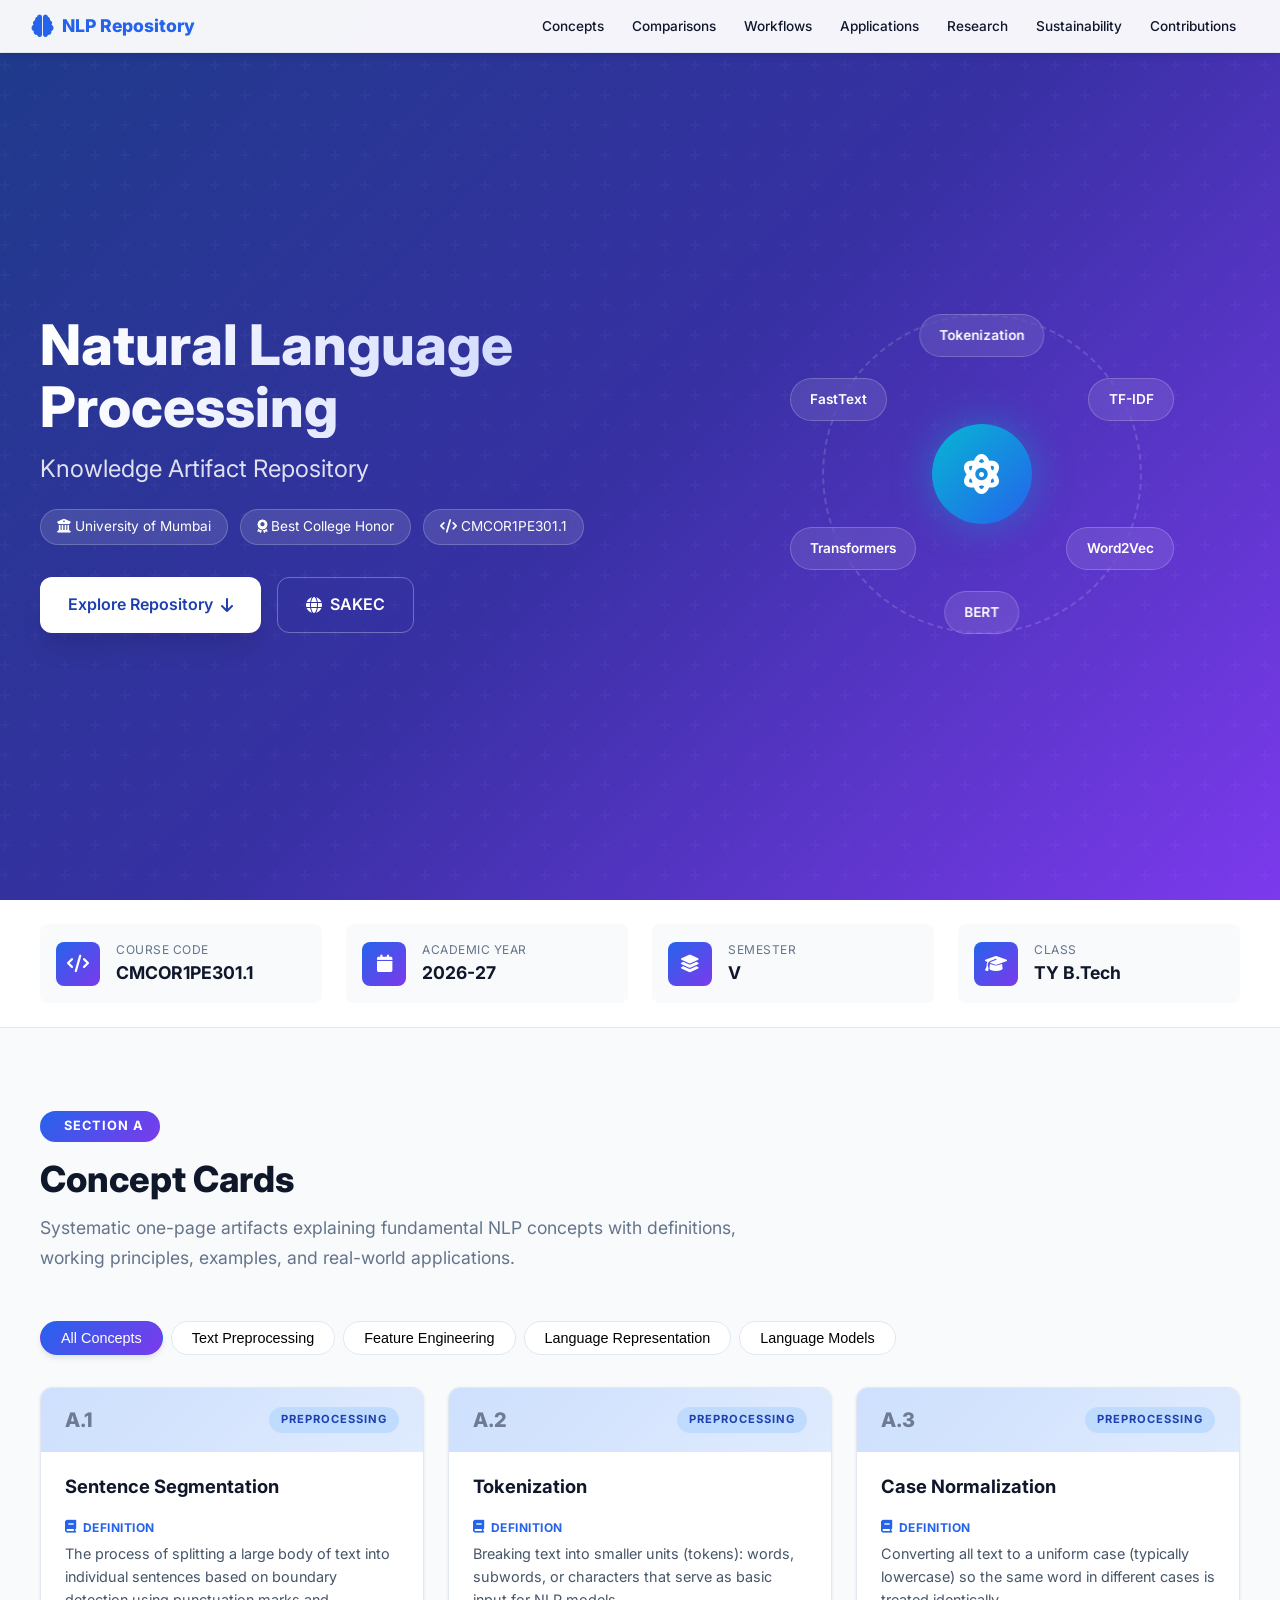
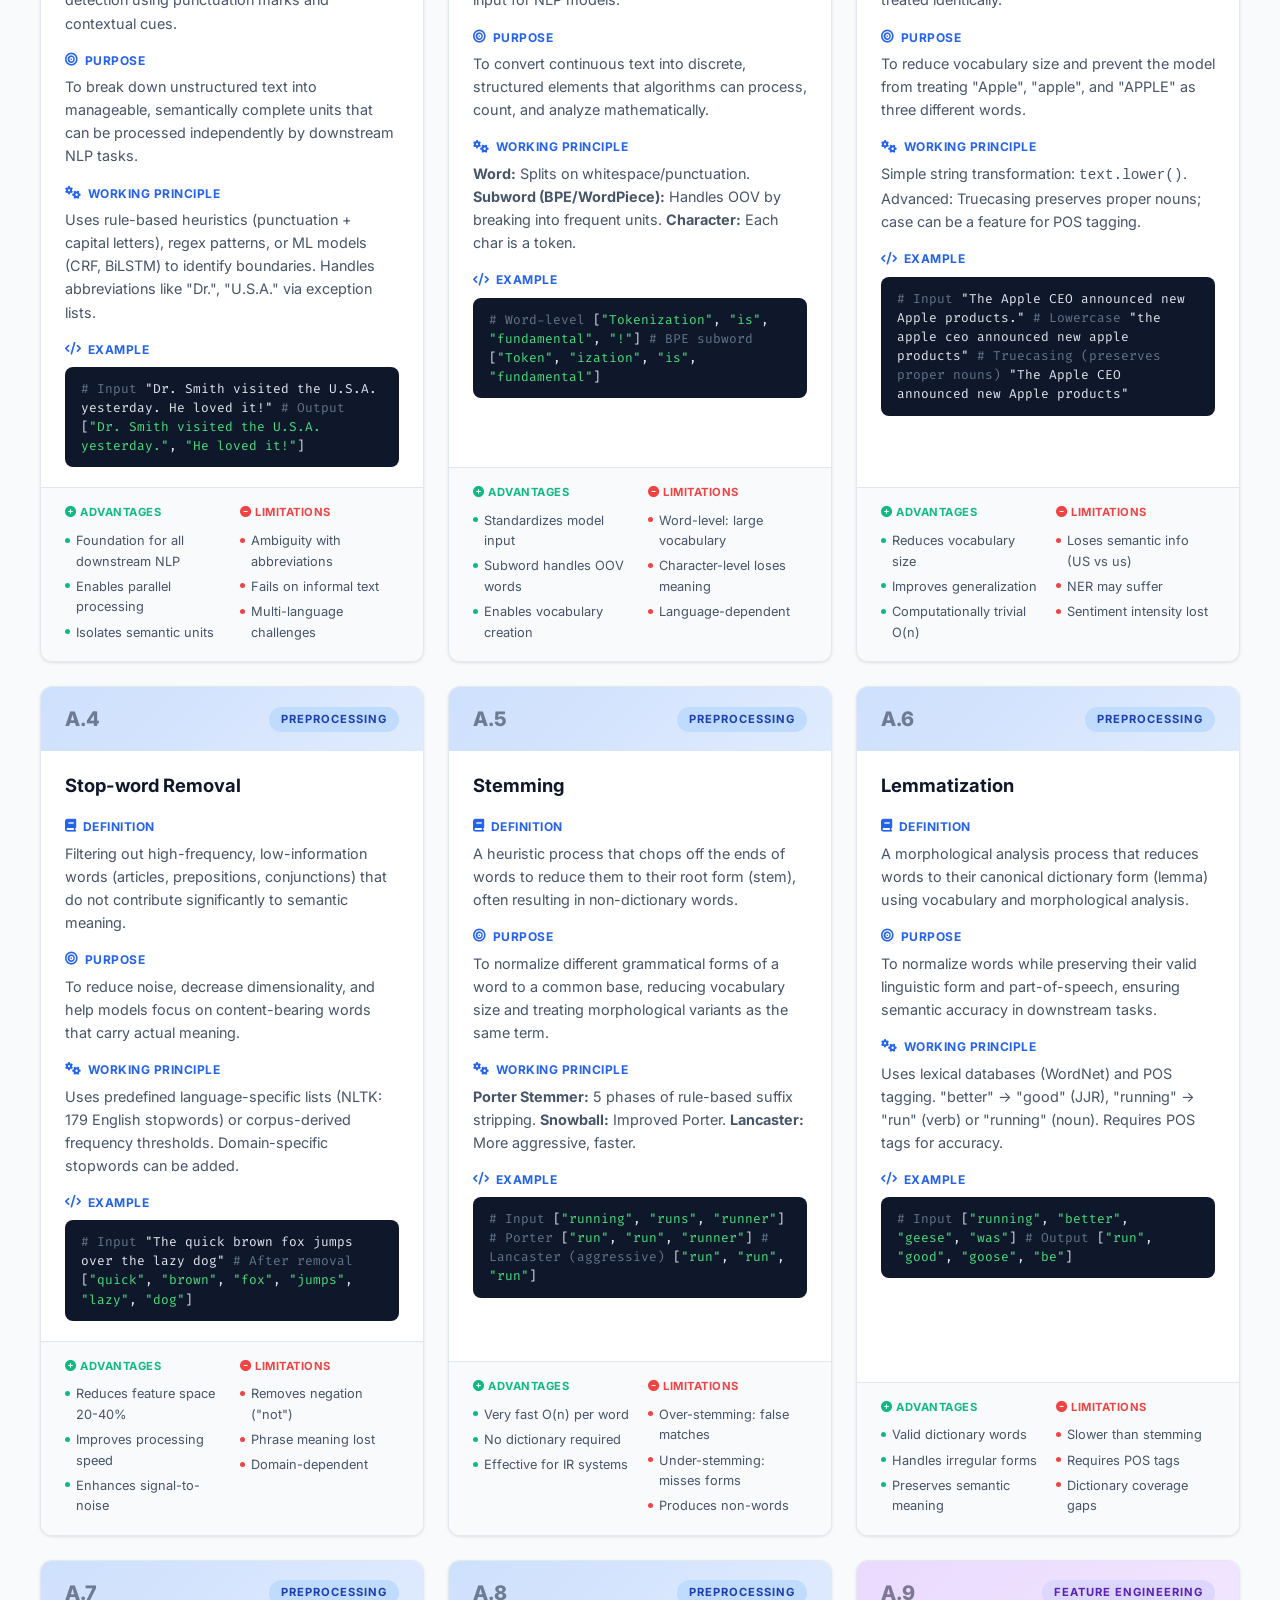
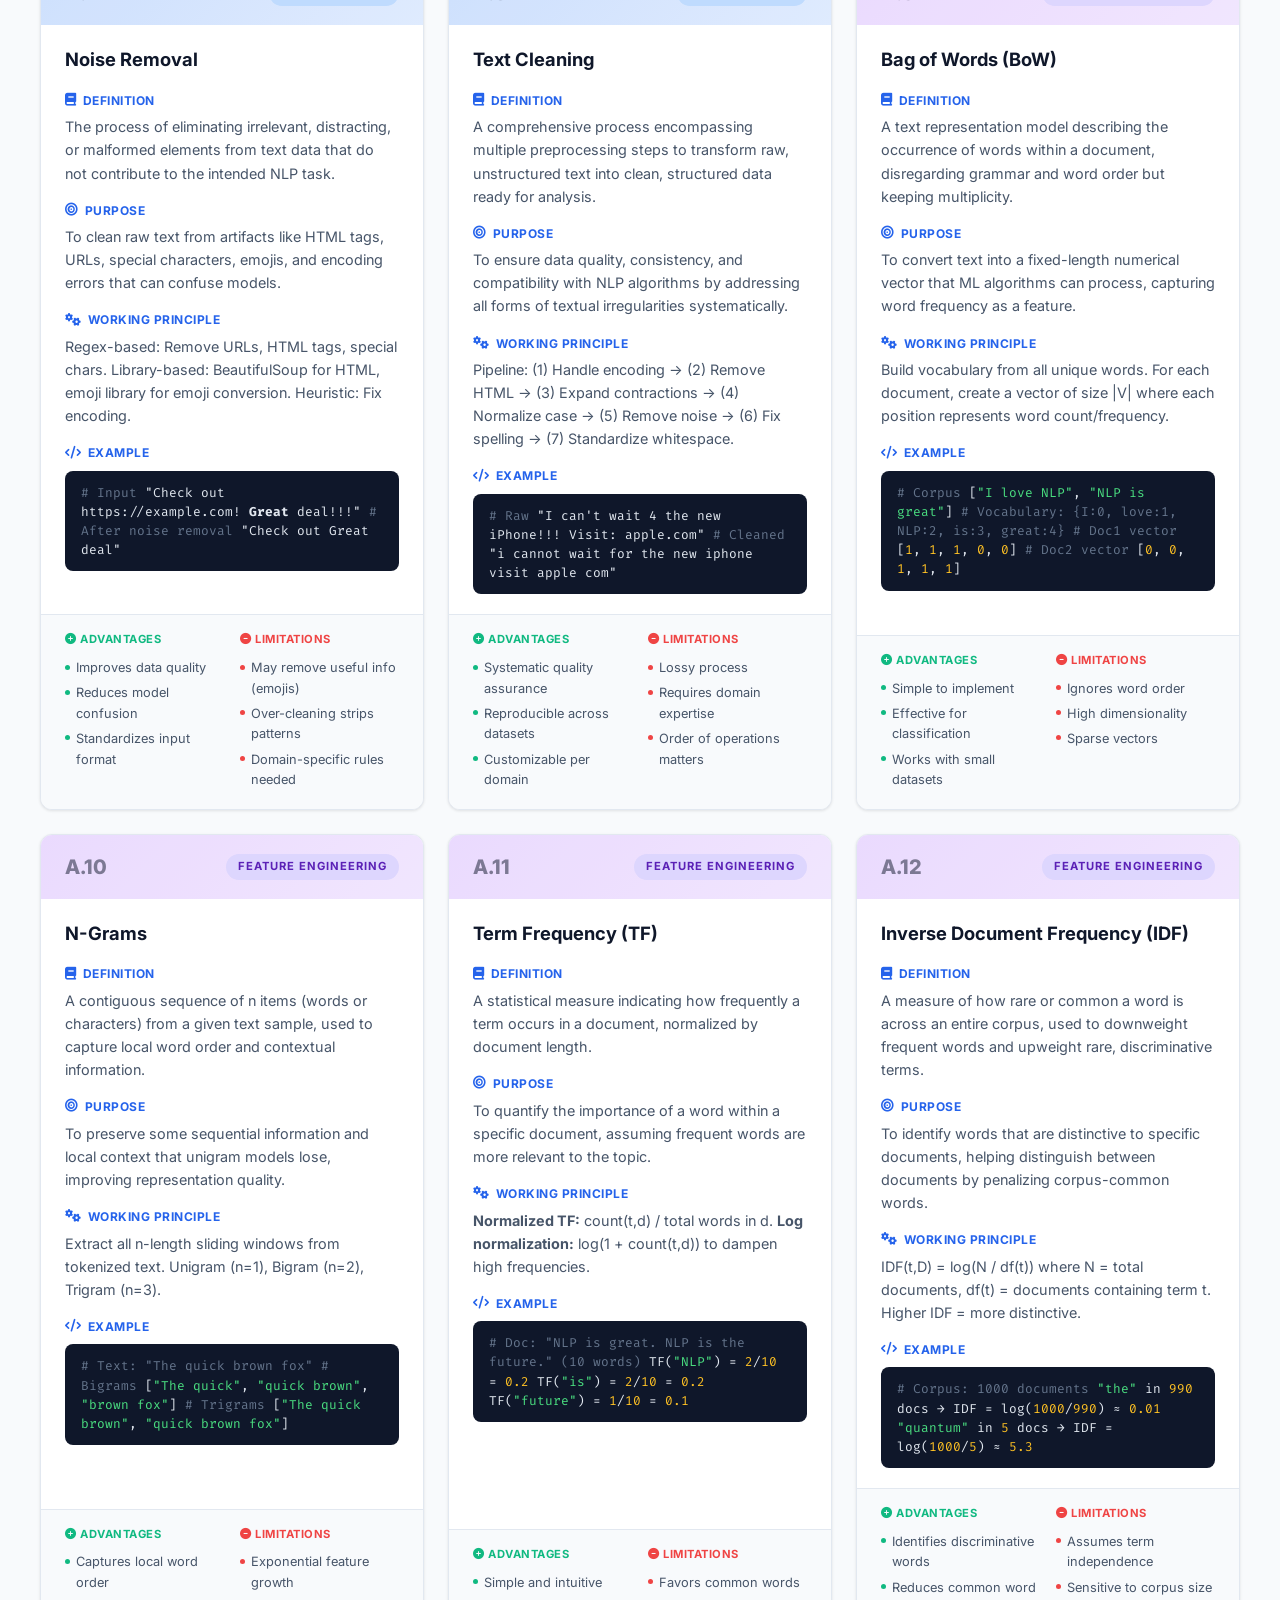
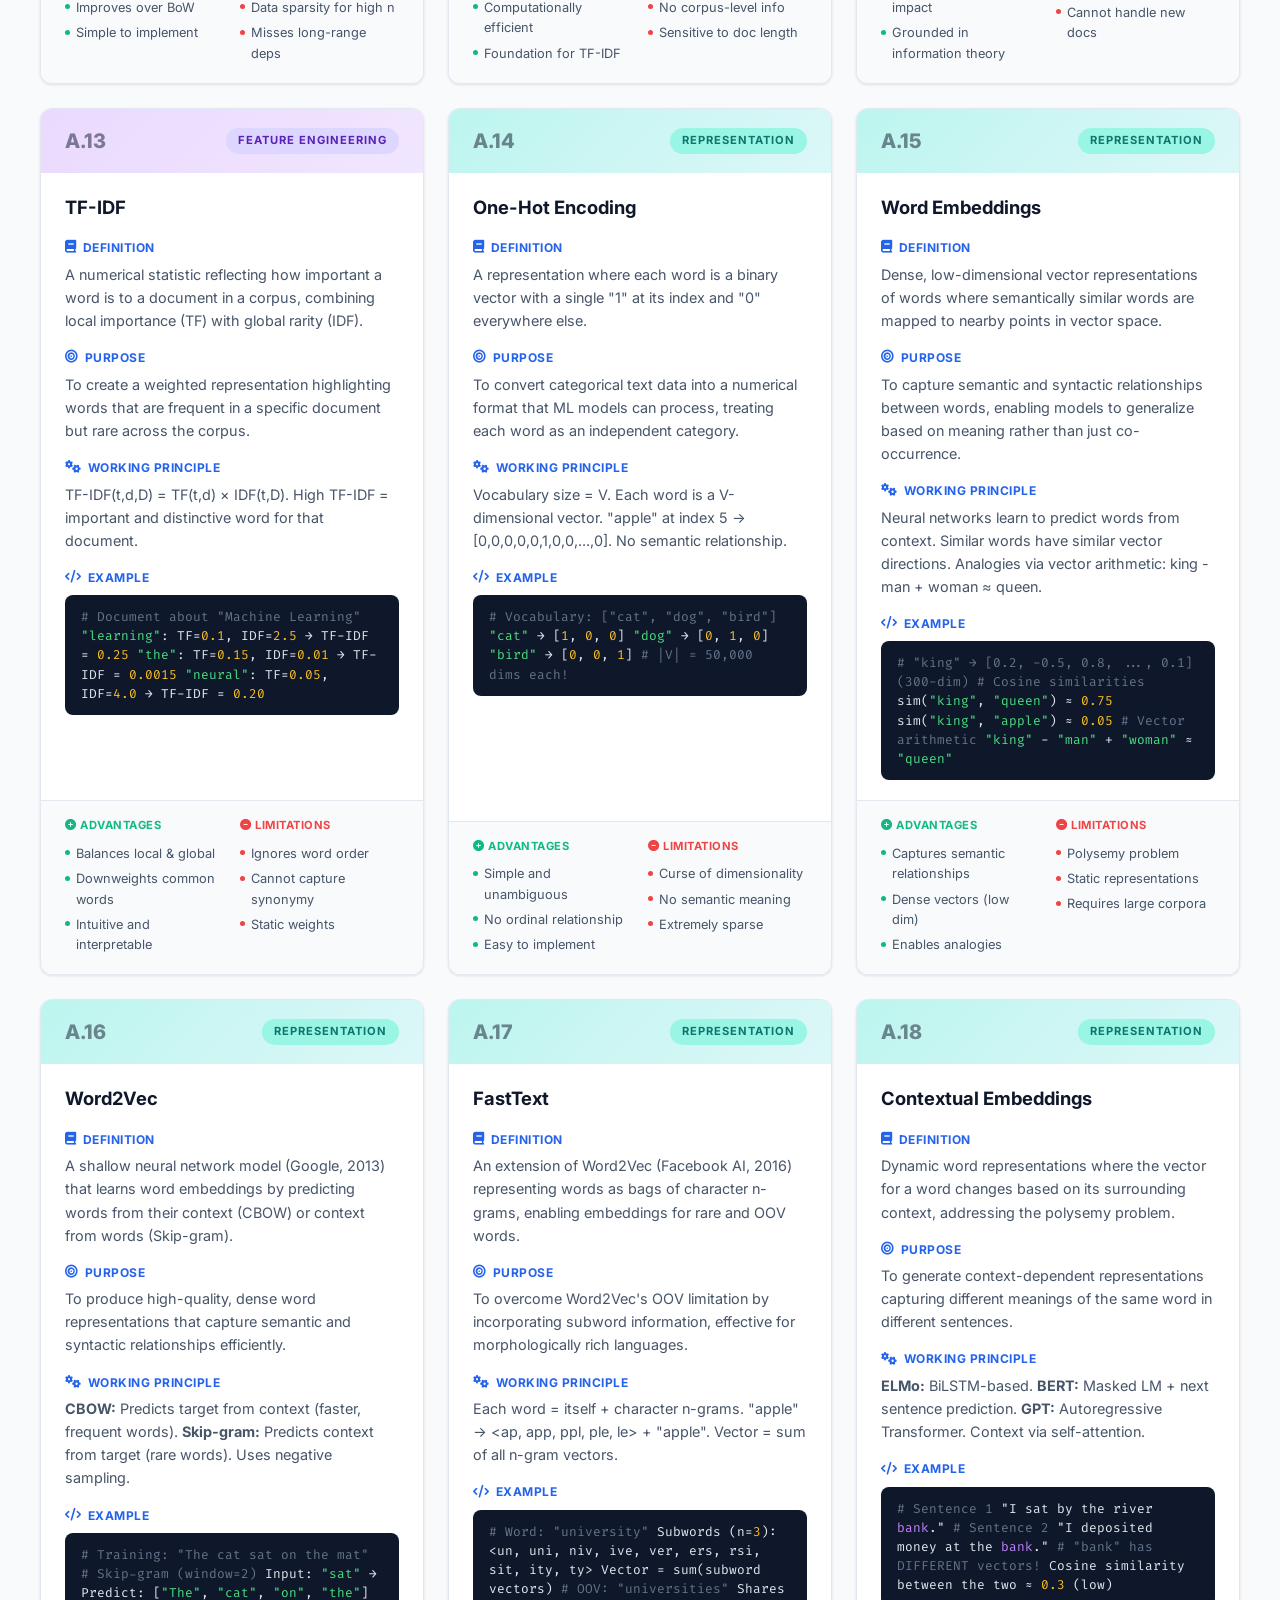
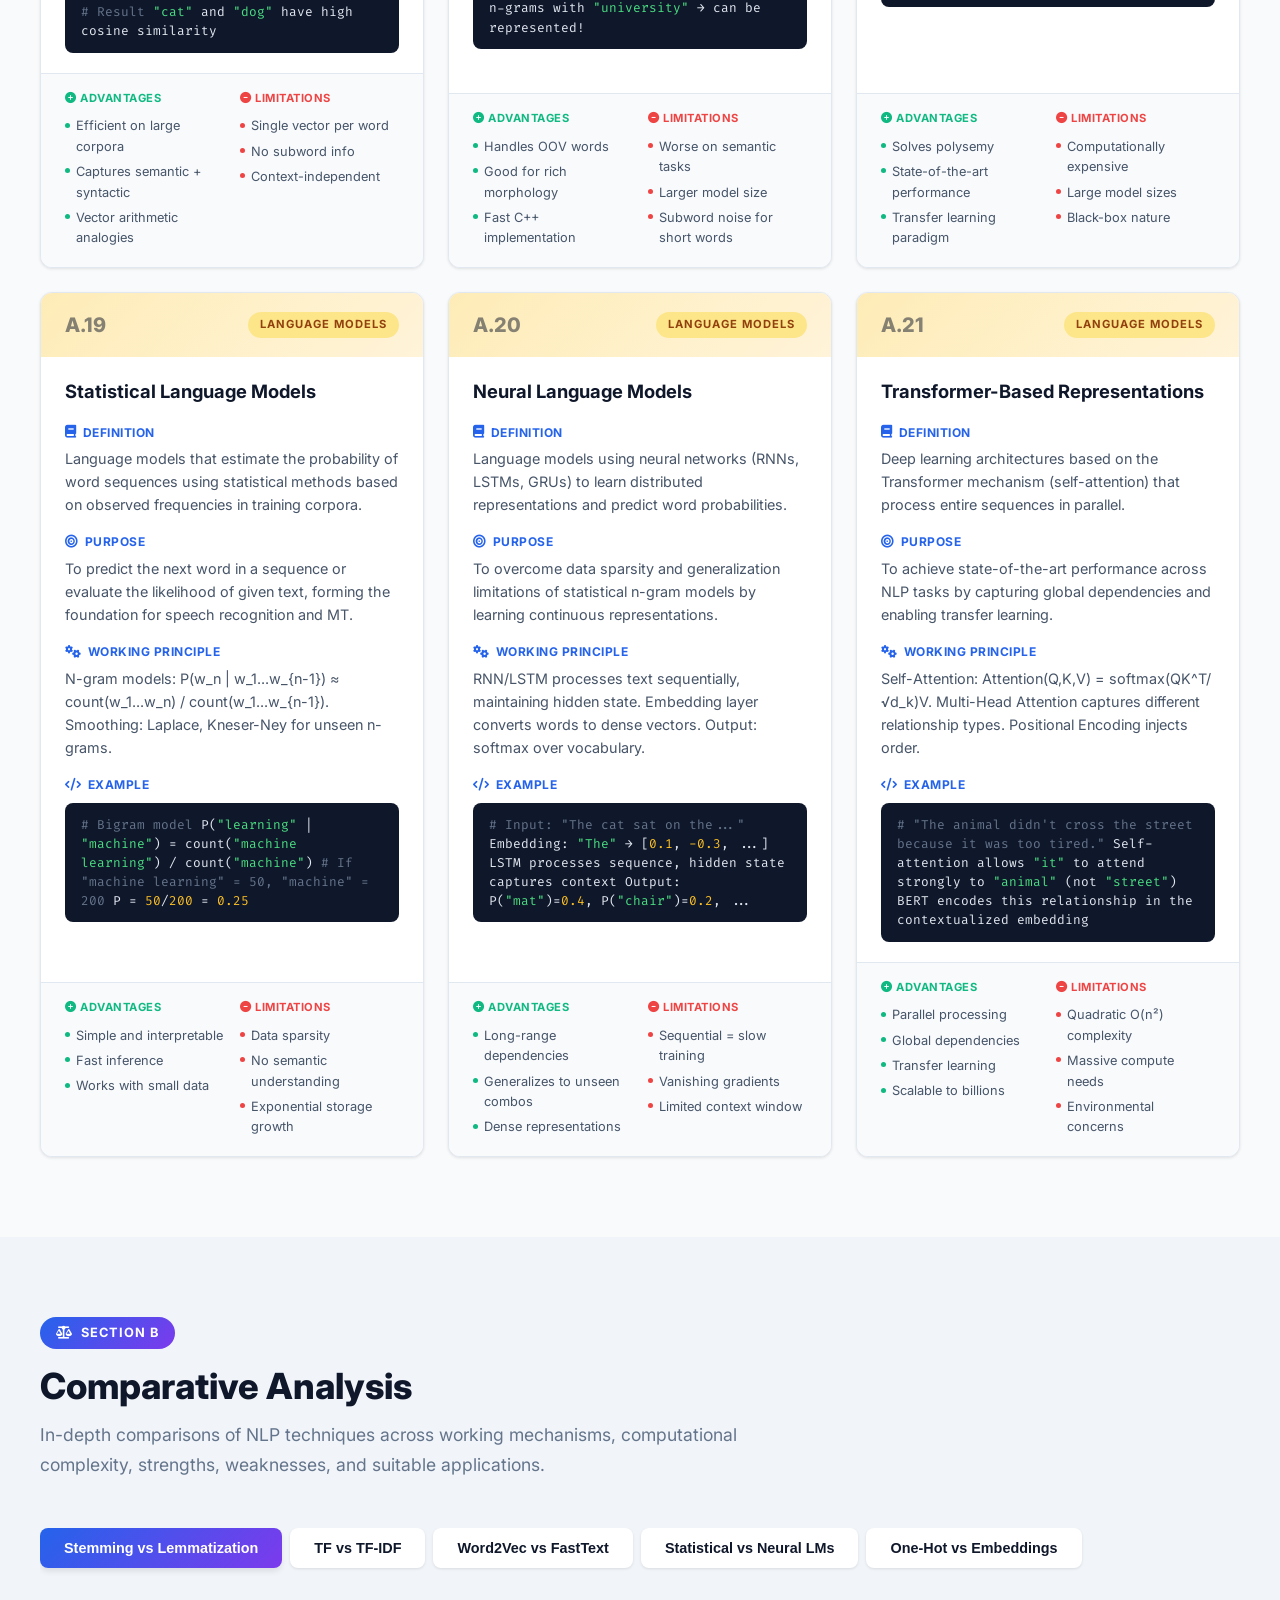
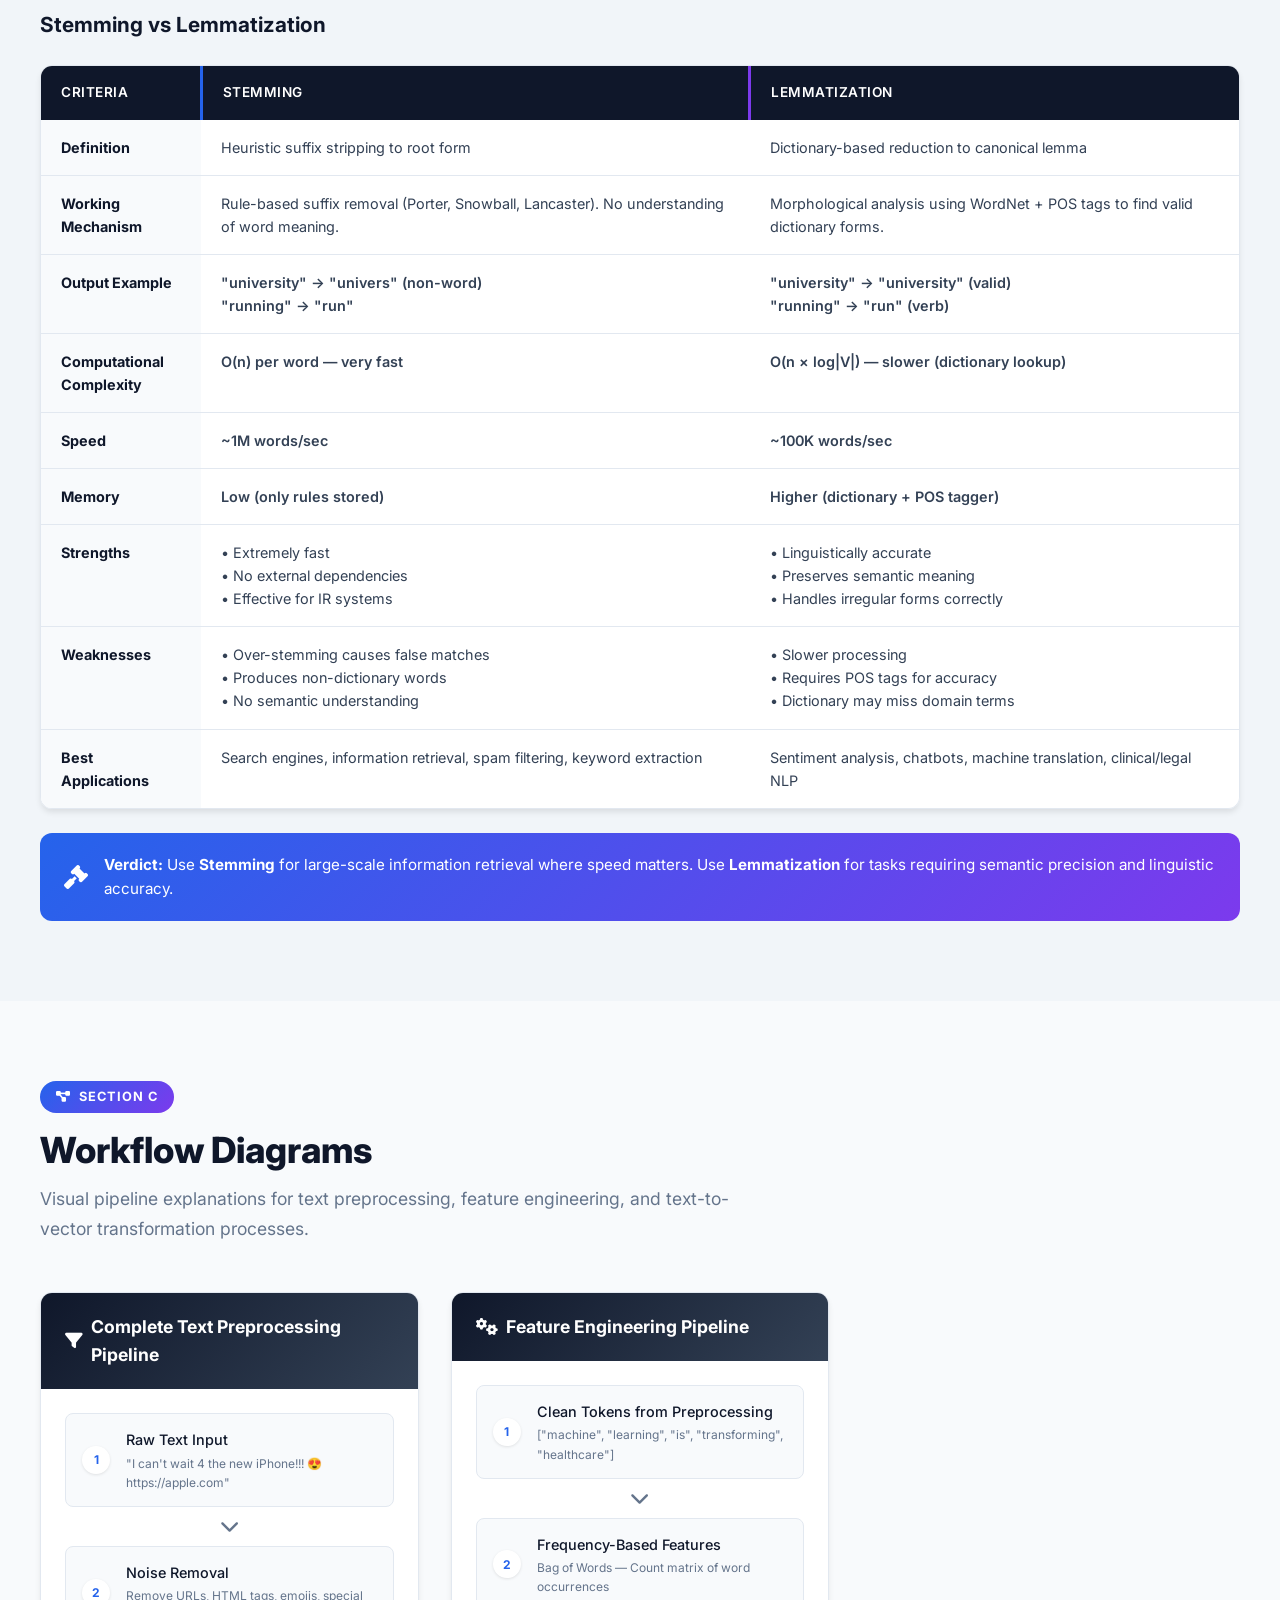
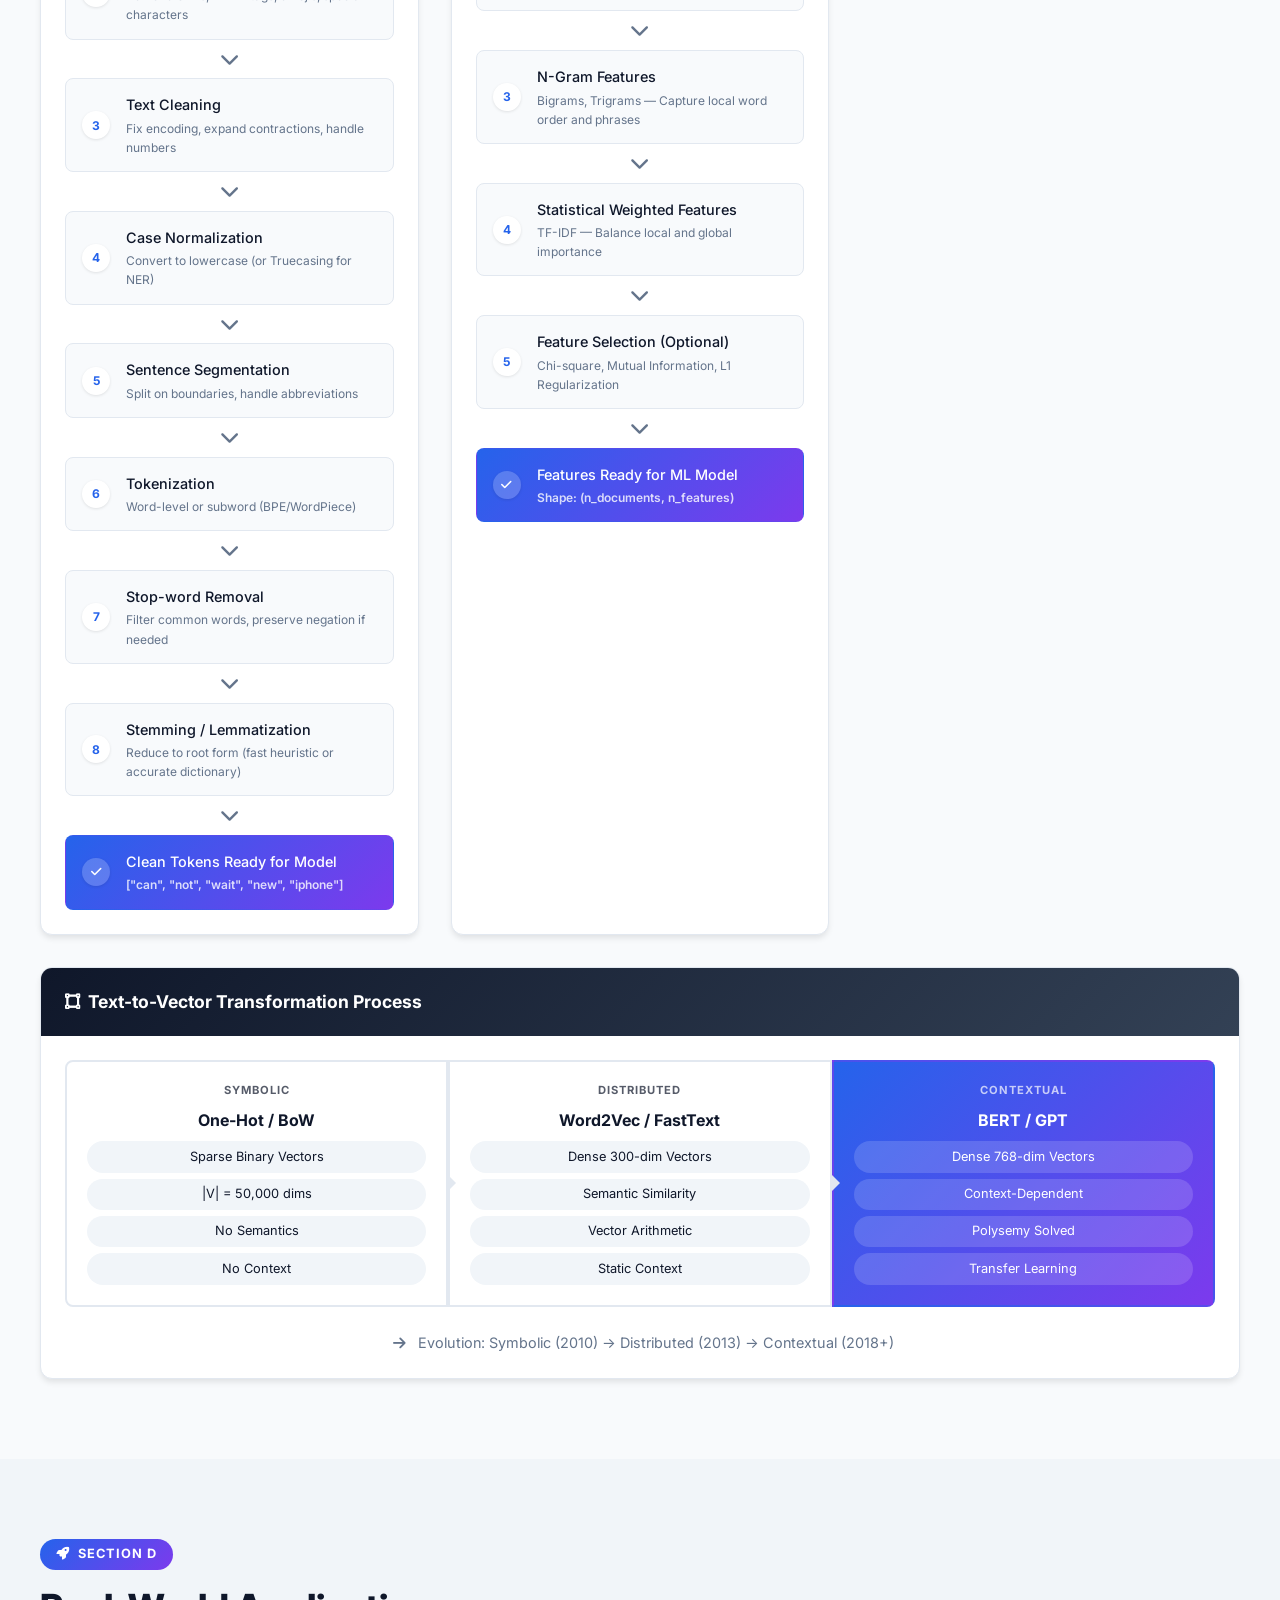
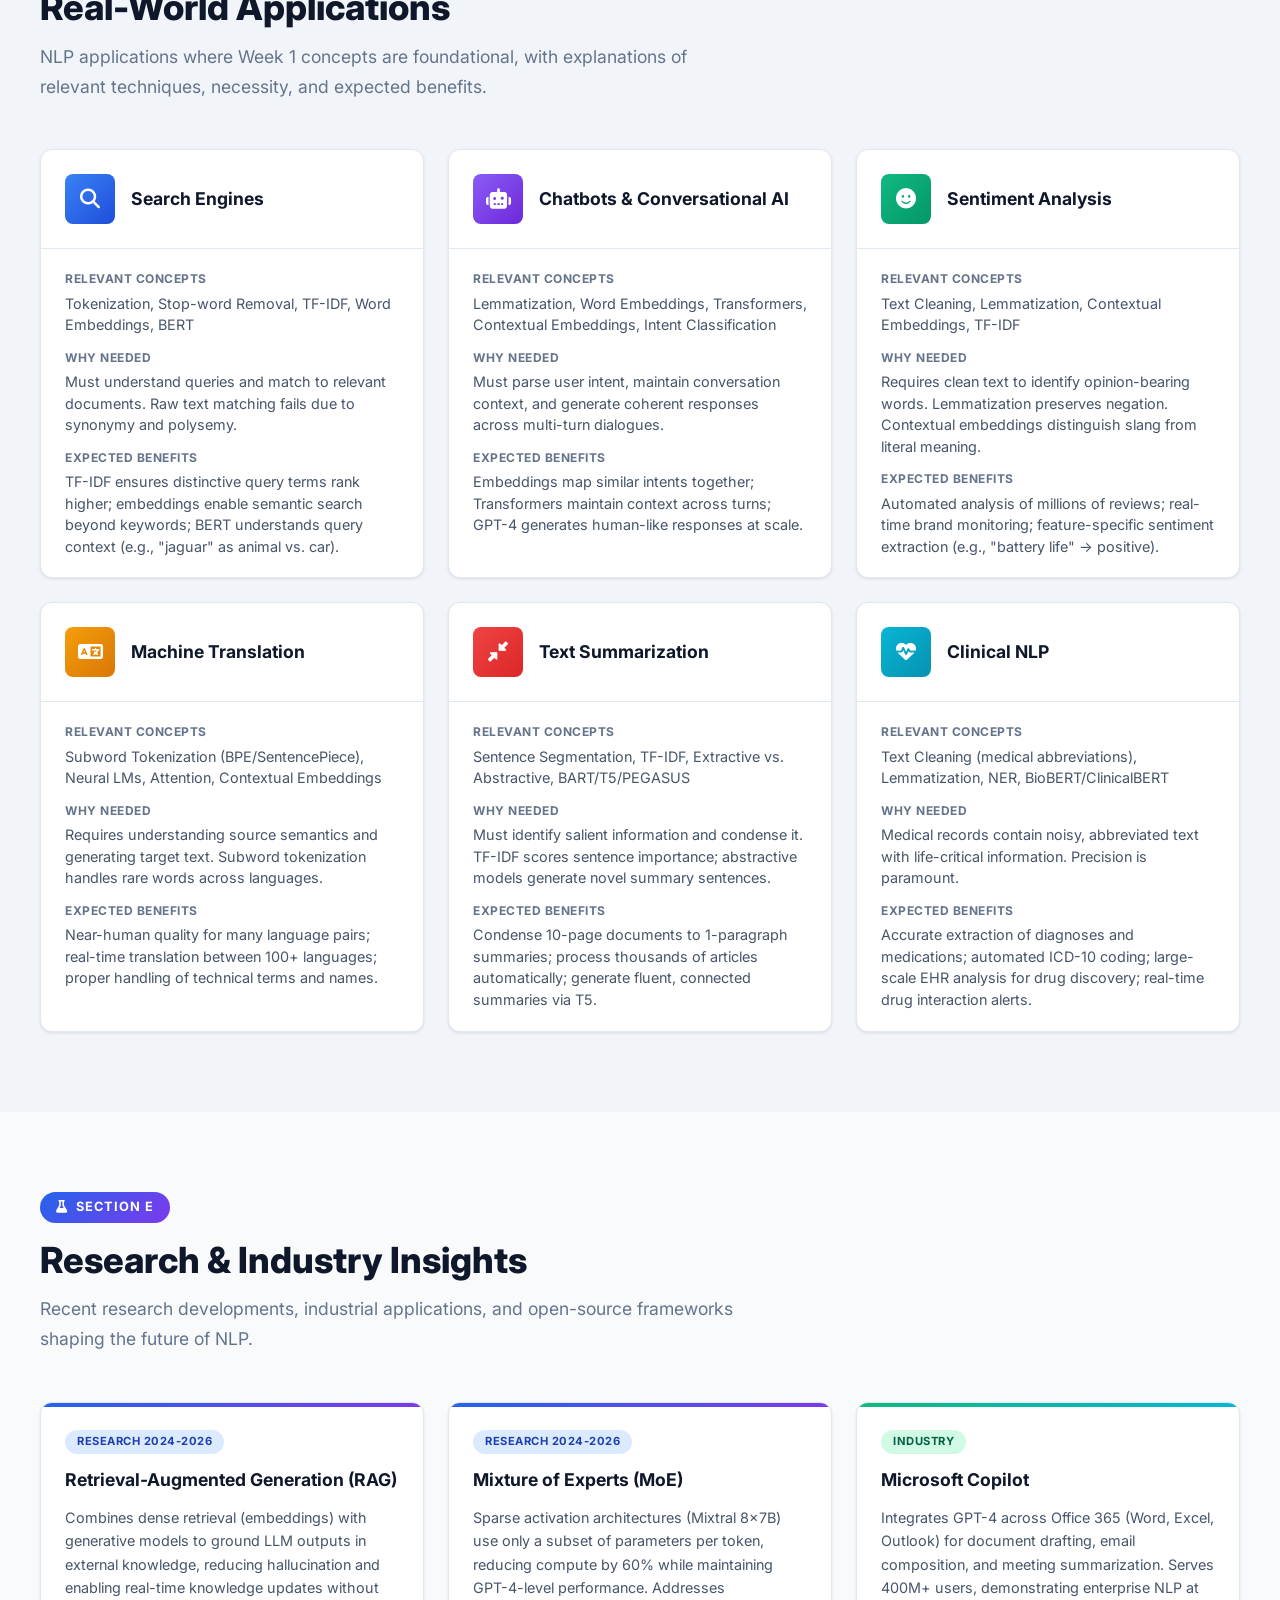
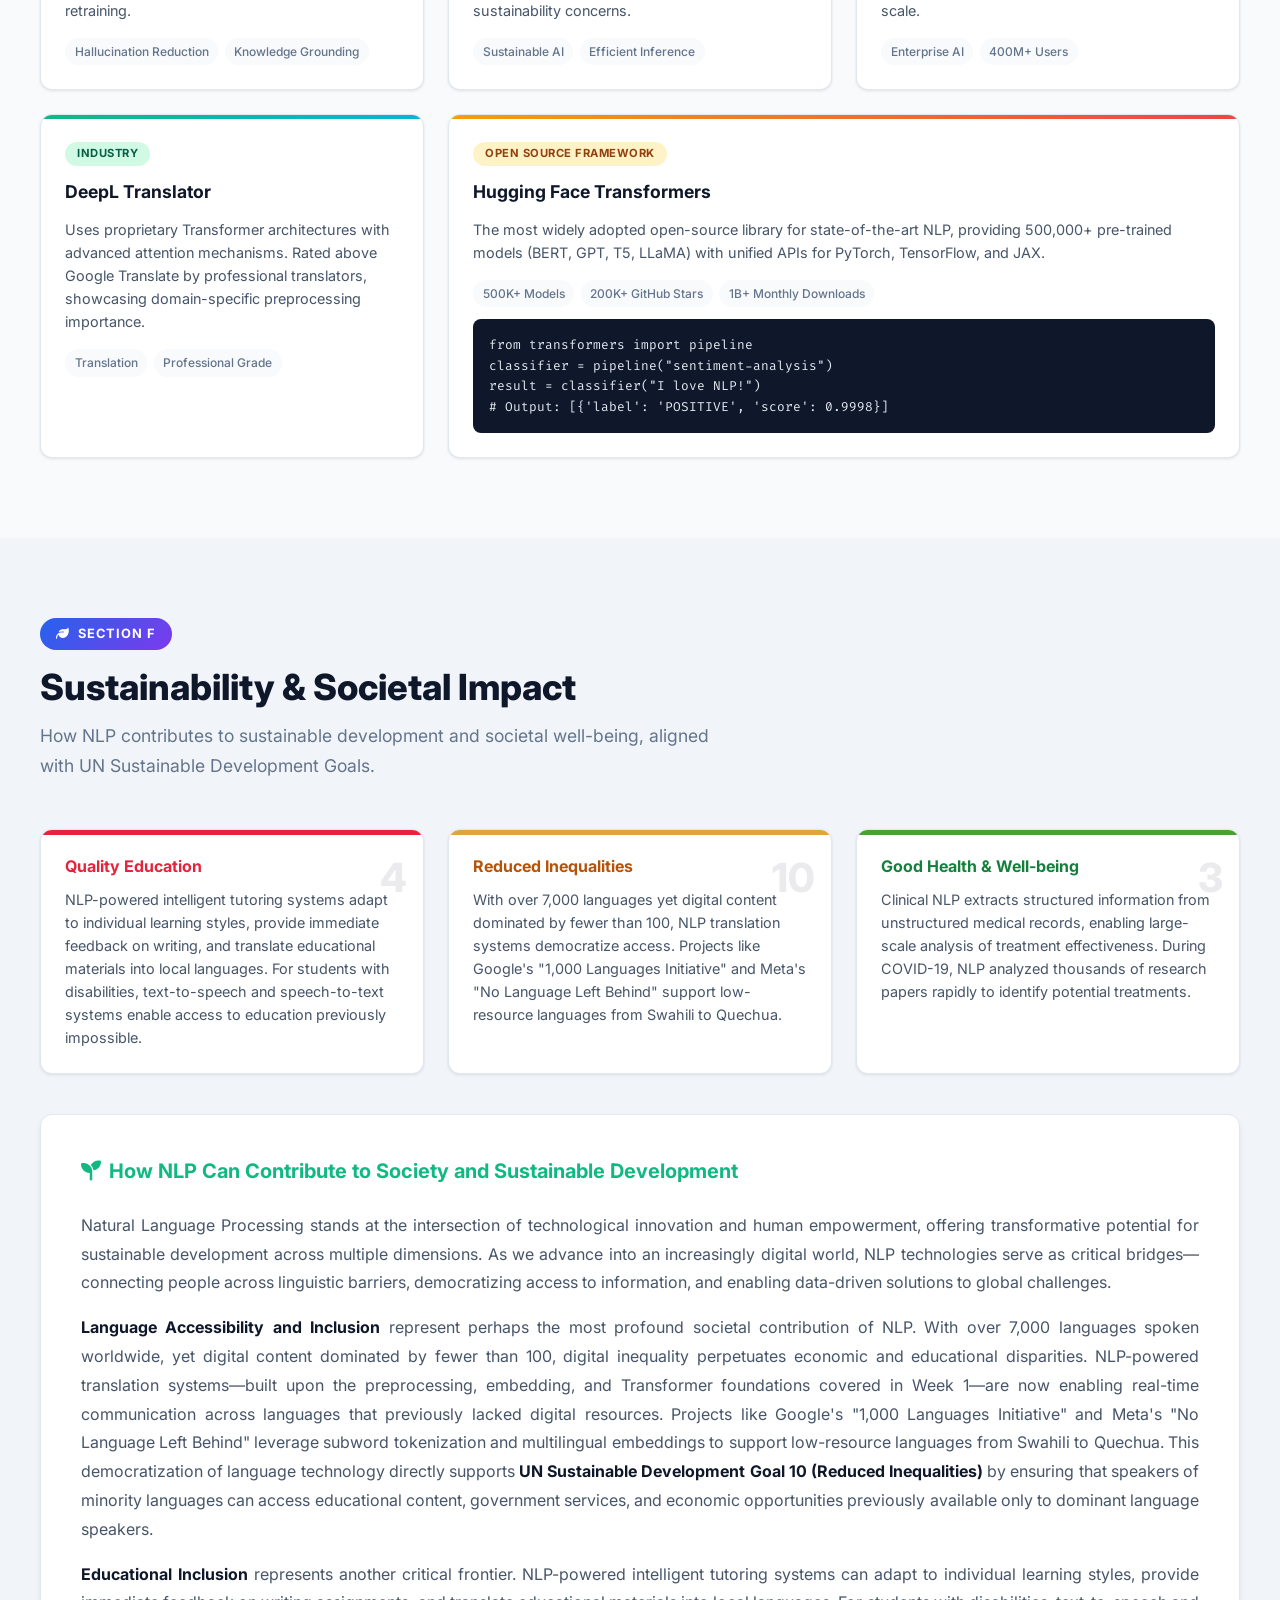
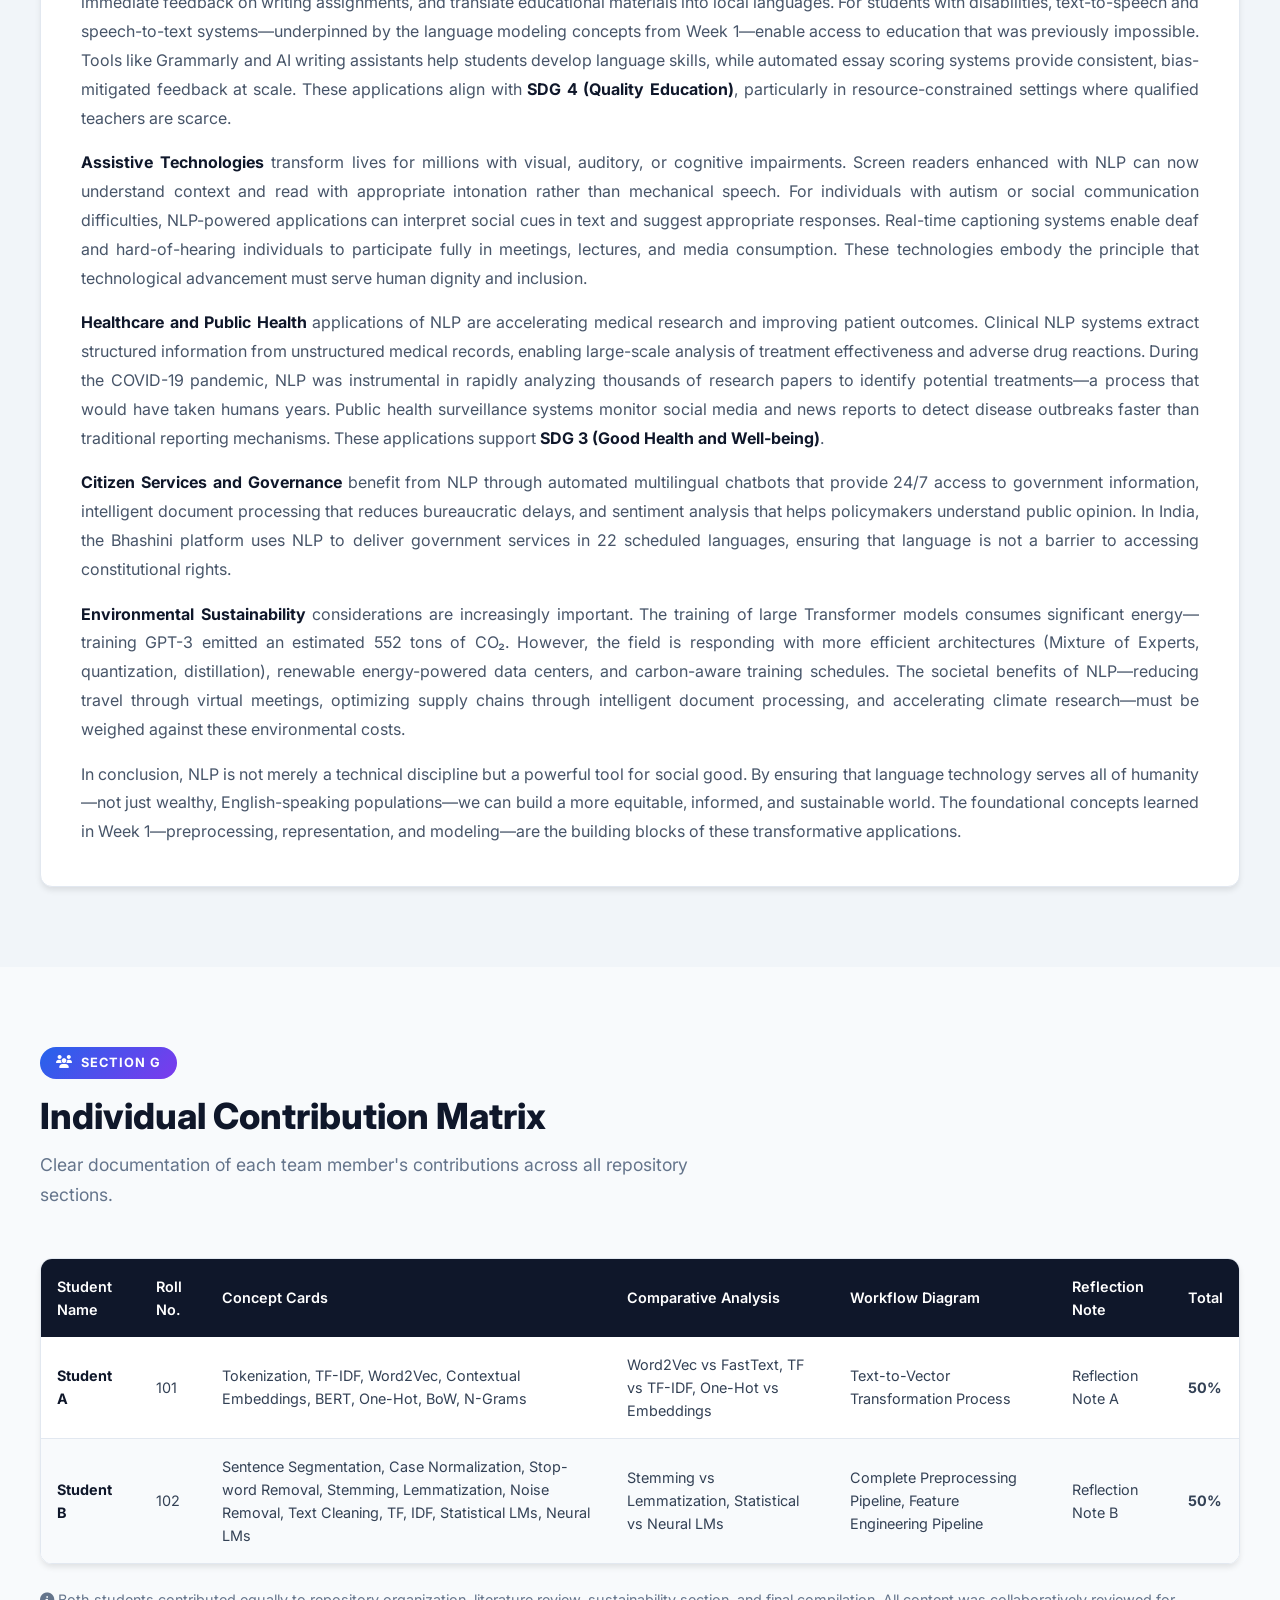
==== index.html @ ac27a71c "initial commit" ====
<!DOCTYPE html>
<html lang="en">
<head>
    <meta charset="UTF-8">
    <meta name="viewport" content="width=device-width, initial-scale=1.0">
    <title>NLP Knowledge Artifact Repository | SAKEC</title>
    <link href="https://fonts.googleapis.com/css2?family=Inter:wght@300;400;500;600;700;800&family=Fira+Code:wght@400;500&display=swap" rel="stylesheet">
    <link rel="stylesheet" href="https://cdnjs.cloudflare.com/ajax/libs/font-awesome/6.5.1/css/all.min.css">
    <style>
        :root {
            --primary: #2563eb;
            --primary-dark: #1e40af;
            --secondary: #7c3aed;
            --accent: #06b6d4;
            --success: #10b981;
            --warning: #f59e0b;
            --danger: #ef4444;
            --dark: #0f172a;
            --light: #f8fafc;
            --gray: #64748b;
            --border: #e2e8f0;
            --shadow: 0 1px 3px rgba(0,0,0,0.1);
            --shadow-md: 0 4px 6px -1px rgba(0,0,0,0.1);
            --shadow-lg: 0 10px 15px -3px rgba(0,0,0,0.1);
            --shadow-xl: 0 20px 25px -5px rgba(0,0,0,0.1);
            --radius: 12px;
            --radius-sm: 8px;
            --transition: all 0.3s cubic-bezier(0.4, 0, 0.2, 1);
        }

        * { margin: 0; padding: 0; box-sizing: border-box; }
        html { scroll-behavior: smooth; scroll-padding-top: 80px; }
        body {
            font-family: 'Inter', -apple-system, BlinkMacSystemFont, sans-serif;
            line-height: 1.6;
            color: var(--dark);
            background: var(--light);
            overflow-x: hidden;
        }

        /* ===== NAVIGATION ===== */
        .navbar {
            position: fixed;
            top: 0; left: 0; right: 0;
            background: rgba(255,255,255,0.95);
            backdrop-filter: blur(12px);
            padding: 0.75rem 2rem;
            display: flex;
            justify-content: space-between;
            align-items: center;
            box-shadow: var(--shadow-md);
            z-index: 1000;
            border-bottom: 1px solid var(--border);
        }
        .nav-brand {
            display: flex;
            align-items: center;
            gap: 0.5rem;
            font-size: 1.1rem;
            font-weight: 800;
            color: var(--primary);
            text-decoration: none;
        }
        .nav-brand i { font-size: 1.4rem; }
        .nav-links {
            display: flex;
            list-style: none;
            gap: 0.25rem;
        }
        .nav-links a {
            text-decoration: none;
            color: var(--dark);
            font-weight: 500;
            font-size: 0.85rem;
            padding: 0.5rem 0.75rem;
            border-radius: var(--radius-sm);
            transition: var(--transition);
        }
        .nav-links a:hover { color: var(--primary); background: rgba(37,99,235,0.08); }
        .hamburger { display: none; flex-direction: column; gap: 4px; cursor: pointer; padding: 0.5rem; }
        .hamburger span { width: 22px; height: 2.5px; background: var(--dark); border-radius: 3px; transition: var(--transition); }

        /* ===== HERO ===== */
        .hero {
            min-height: 100vh;
            display: flex;
            align-items: center;
            justify-content: center;
            padding: 7rem 2rem 4rem;
            background: linear-gradient(135deg, #1e3a8a 0%, #3730a3 50%, #7c3aed 100%);
            color: white;
            position: relative;
            overflow: hidden;
        }
        .hero::before {
            content: '';
            position: absolute;
            inset: 0;
            background: url("data:image/svg+xml,%3Csvg width='60' height='60' viewBox='0 0 60 60' xmlns='http://www.w3.org/2000/svg'%3E%3Cg fill='none' fill-rule='evenodd'%3E%3Cg fill='%23ffffff' fill-opacity='0.05'%3E%3Cpath d='M36 34v-4h-2v4h-4v2h4v4h2v-4h4v-2h-4zm0-30V0h-2v4h-4v2h4v4h2V6h4V4h-4zM6 34v-4H4v4H0v2h4v4h2v-4h4v-2H6zM6 4V0H4v4H0v2h4v4h2V6h4V4H6z'/%3E%3C/g%3E%3C/g%3E%3C/svg%3E");
            opacity: 0.5;
        }
        .hero-inner {
            max-width: 1200px;
            width: 100%;
            display: grid;
            grid-template-columns: 1.2fr 1fr;
            gap: 4rem;
            align-items: center;
            position: relative;
            z-index: 2;
        }
        .hero-content h1 {
            font-size: 3.5rem;
            font-weight: 800;
            line-height: 1.1;
            margin-bottom: 0.75rem;
            background: linear-gradient(to right, #fff, #c7d2fe);
            -webkit-background-clip: text;
            -webkit-text-fill-color: transparent;
        }
        .hero-content h2 {
            font-size: 1.5rem;
            font-weight: 400;
            opacity: 0.85;
            margin-bottom: 1.25rem;
        }
        .hero-meta {
            display: flex;
            flex-wrap: wrap;
            gap: 0.75rem;
            margin-bottom: 2rem;
        }
        .meta-badge {
            background: rgba(255,255,255,0.12);
            border: 1px solid rgba(255,255,255,0.2);
            padding: 0.4rem 1rem;
            border-radius: 50px;
            font-size: 0.85rem;
            backdrop-filter: blur(5px);
        }
        .cta-group { display: flex; gap: 1rem; flex-wrap: wrap; }
        .cta-primary {
            display: inline-flex;
            align-items: center;
            gap: 0.5rem;
            background: white;
            color: var(--primary-dark);
            padding: 0.875rem 1.75rem;
            border-radius: var(--radius);
            text-decoration: none;
            font-weight: 600;
            transition: var(--transition);
            box-shadow: var(--shadow-xl);
        }
        .cta-primary:hover { transform: translateY(-2px); box-shadow: 0 25px 30px -5px rgba(0,0,0,0.3); }
        .cta-secondary {
            display: inline-flex;
            align-items: center;
            gap: 0.5rem;
            background: transparent;
            color: white;
            padding: 0.875rem 1.75rem;
            border-radius: var(--radius);
            text-decoration: none;
            font-weight: 600;
            border: 1px solid rgba(255,255,255,0.3);
            transition: var(--transition);
        }
        .cta-secondary:hover { background: rgba(255,255,255,0.1); }

        .hero-visual {
            position: relative;
            height: 400px;
            display: flex;
            align-items: center;
            justify-content: center;
        }
        .orbit-container {
            position: relative;
            width: 320px;
            height: 320px;
        }
        .orbit-center {
            position: absolute;
            top: 50%; left: 50%;
            transform: translate(-50%, -50%);
            width: 100px; height: 100px;
            background: linear-gradient(135deg, var(--accent), var(--primary));
            border-radius: 50%;
            display: flex;
            align-items: center;
            justify-content: center;
            font-size: 2.5rem;
            box-shadow: 0 0 40px rgba(6,182,212,0.4);
            z-index: 10;
        }
        .orbit-ring {
            position: absolute;
            inset: 0;
            border: 2px dashed rgba(255,255,255,0.15);
            border-radius: 50%;
            animation: spin 20s linear infinite;
        }
        .orbit-item {
            position: absolute;
            background: rgba(255,255,255,0.1);
            backdrop-filter: blur(10px);
            border: 1px solid rgba(255,255,255,0.2);
            padding: 0.6rem 1.2rem;
            border-radius: 50px;
            font-size: 0.85rem;
            font-weight: 600;
            white-space: nowrap;
            animation: float 4s ease-in-out infinite;
        }
        .orbit-item:nth-child(2) { top: 0; left: 50%; transform: translateX(-50%); animation-delay: 0s; }
        .orbit-item:nth-child(3) { top: 20%; right: -10%; animation-delay: 0.5s; }
        .orbit-item:nth-child(4) { bottom: 20%; right: -10%; animation-delay: 1s; }
        .orbit-item:nth-child(5) { bottom: 0; left: 50%; transform: translateX(-50%); animation-delay: 1.5s; }
        .orbit-item:nth-child(6) { bottom: 20%; left: -10%; animation-delay: 2s; }
        .orbit-item:nth-child(7) { top: 20%; left: -10%; animation-delay: 2.5s; }

        @keyframes spin { from { transform: rotate(0deg); } to { transform: rotate(360deg); } }
        @keyframes float {
            0%, 100% { transform: translateY(0) scale(1); }
            50% { transform: translateY(-10px) scale(1.05); }
        }

        /* ===== COURSE INFO BAR ===== */
        .course-bar {
            background: white;
            border-bottom: 1px solid var(--border);
            padding: 1.5rem 2rem;
        }
        .course-bar-inner {
            max-width: 1200px;
            margin: 0 auto;
            display: grid;
            grid-template-columns: repeat(4, 1fr);
            gap: 1.5rem;
        }
        .course-stat {
            display: flex;
            align-items: center;
            gap: 1rem;
            padding: 1rem;
            border-radius: var(--radius-sm);
            background: var(--light);
        }
        .stat-icon {
            width: 44px; height: 44px;
            background: linear-gradient(135deg, var(--primary), var(--secondary));
            border-radius: var(--radius-sm);
            display: flex;
            align-items: center;
            justify-content: center;
            color: white;
            font-size: 1.1rem;
        }
        .stat-label { font-size: 0.75rem; color: var(--gray); text-transform: uppercase; letter-spacing: 0.5px; }
        .stat-value { font-size: 1.1rem; font-weight: 700; color: var(--dark); }

        /* ===== SECTIONS ===== */
        .section { padding: 5rem 2rem; }
        .section-alt { background: #f1f5f9; }
        .container { max-width: 1200px; margin: 0 auto; }
        .section-header {
            margin-bottom: 3rem;
            max-width: 700px;
        }
        .section-label {
            display: inline-flex;
            align-items: center;
            gap: 0.5rem;
            background: linear-gradient(135deg, var(--primary), var(--secondary));
            color: white;
            padding: 0.35rem 1rem;
            border-radius: 50px;
            font-size: 0.8rem;
            font-weight: 700;
            text-transform: uppercase;
            letter-spacing: 1px;
            margin-bottom: 1rem;
        }
        .section-title {
            font-size: 2.25rem;
            font-weight: 800;
            color: var(--dark);
            margin-bottom: 0.75rem;
            line-height: 1.2;
        }
        .section-desc {
            color: var(--gray);
            font-size: 1.1rem;
            line-height: 1.7;
        }

        /* ===== CONCEPT CARDS ===== */
        .filter-bar {
            display: flex;
            gap: 0.5rem;
            margin-bottom: 2rem;
            flex-wrap: wrap;
        }
        .filter-pill {
            padding: 0.5rem 1.25rem;
            border: 1.5px solid var(--border);
            background: white;
            border-radius: 50px;
            cursor: pointer;
            font-weight: 500;
            font-size: 0.9rem;
            transition: var(--transition);
        }
        .filter-pill:hover { border-color: var(--primary); color: var(--primary); }
        .filter-pill.active {
            background: linear-gradient(135deg, var(--primary), var(--secondary));
            color: white;
            border-color: transparent;
            box-shadow: var(--shadow-md);
        }

        .concept-grid {
            display: grid;
            grid-template-columns: repeat(auto-fill, minmax(360px, 1fr));
            gap: 1.5rem;
        }
        .concept-card {
            background: white;
            border-radius: var(--radius);
            overflow: hidden;
            box-shadow: var(--shadow);
            transition: var(--transition);
            border: 1px solid var(--border);
            display: flex;
            flex-direction: column;
        }
        .concept-card:hover {
            transform: translateY(-4px);
            box-shadow: var(--shadow-xl);
            border-color: rgba(37,99,235,0.2);
        }
        .card-header {
            padding: 1rem 1.5rem;
            display: flex;
            justify-content: space-between;
            align-items: center;
            position: relative;
            overflow: hidden;
        }
        .card-header::before {
            content: '';
            position: absolute;
            inset: 0;
            opacity: 0.08;
        }
        .card-header.preprocessing { background: linear-gradient(135deg, #dbeafe, #eff6ff); }
        .card-header.preprocessing::before { background: #2563eb; }
        .card-header.feature { background: linear-gradient(135deg, #f3e8ff, #faf5ff); }
        .card-header.feature::before { background: #7c3aed; }
        .card-header.representation { background: linear-gradient(135deg, #ccfbf1, #f0fdfa); }
        .card-header.representation::before { background: #06b6d4; }
        .card-header.models { background: linear-gradient(135deg, #fef3c7, #fffbeb); }
        .card-header.models::before { background: #f59e0b; }

        .card-id {
            font-size: 1.25rem;
            font-weight: 800;
            color: var(--dark);
            opacity: 0.5;
            position: relative;
        }
        .card-tag {
            font-size: 0.7rem;
            font-weight: 700;
            text-transform: uppercase;
            letter-spacing: 1px;
            padding: 0.25rem 0.75rem;
            border-radius: 50px;
            position: relative;
        }
        .card-tag.preprocessing { background: #bfdbfe; color: #1e40af; }
        .card-tag.feature { background: #ddd6fe; color: #5b21b6; }
        .card-tag.representation { background: #99f6e4; color: #0f766e; }
        .card-tag.models { background: #fde68a; color: #92400e; }

        .card-body { padding: 1.25rem 1.5rem; flex: 1; }
        .card-body h3 {
            font-size: 1.15rem;
            font-weight: 700;
            color: var(--dark);
            margin-bottom: 1rem;
        }
        .field { margin-bottom: 1rem; }
        .field:last-child { margin-bottom: 0; }
        .field-label {
            font-size: 0.75rem;
            font-weight: 700;
            text-transform: uppercase;
            letter-spacing: 0.5px;
            color: var(--primary);
            margin-bottom: 0.35rem;
            display: flex;
            align-items: center;
            gap: 0.4rem;
        }
        .field-label i { font-size: 0.8rem; }
        .field p {
            font-size: 0.9rem;
            color: #475569;
            line-height: 1.6;
        }
        .code-block {
            background: #0f172a;
            color: #e2e8f0;
            padding: 0.75rem 1rem;
            border-radius: var(--radius-sm);
            font-family: 'Fira Code', monospace;
            font-size: 0.8rem;
            line-height: 1.5;
            overflow-x: auto;
            margin-top: 0.5rem;
        }
        .code-block .comment { color: #64748b; }
        .code-block .keyword { color: #c084fc; }
        .code-block .string { color: #4ade80; }
        .code-block .number { color: #fbbf24; }

        .card-footer {
            padding: 1rem 1.5rem;
            background: #f8fafc;
            border-top: 1px solid var(--border);
            display: grid;
            grid-template-columns: 1fr 1fr;
            gap: 1rem;
        }
        .footer-col h4 {
            font-size: 0.7rem;
            font-weight: 700;
            text-transform: uppercase;
            letter-spacing: 0.5px;
            margin-bottom: 0.4rem;
        }
        .footer-col.pros h4 { color: var(--success); }
        .footer-col.cons h4 { color: var(--danger); }
        .footer-col ul {
            list-style: none;
            font-size: 0.8rem;
            color: #475569;
        }
        .footer-col li {
            padding: 0.15rem 0;
            display: flex;
            align-items: flex-start;
            gap: 0.4rem;
        }
        .footer-col li::before {
            content: '';
            width: 5px; height: 5px;
            border-radius: 50%;
            margin-top: 0.4rem;
            flex-shrink: 0;
        }
        .footer-col.pros li::before { background: var(--success); }
        .footer-col.cons li::before { background: var(--danger); }

        /* ===== COMPARISONS ===== */
        .tab-nav {
            display: flex;
            gap: 0.5rem;
            margin-bottom: 2rem;
            overflow-x: auto;
            padding-bottom: 0.5rem;
            scrollbar-width: none;
        }
        .tab-nav::-webkit-scrollbar { display: none; }
        .tab-btn {
            padding: 0.75rem 1.5rem;
            border: none;
            background: white;
            border-radius: var(--radius-sm);
            cursor: pointer;
            font-weight: 600;
            font-size: 0.9rem;
            white-space: nowrap;
            transition: var(--transition);
            box-shadow: var(--shadow);
            color: var(--dark);
        }
        .tab-btn:hover { background: var(--light); }
        .tab-btn.active {
            background: linear-gradient(135deg, var(--primary), var(--secondary));
            color: white;
            box-shadow: var(--shadow-md);
        }
        .tab-panel {
            display: none;
            animation: fadeIn 0.4s ease;
        }
        .tab-panel.active { display: block; }
        @keyframes fadeIn {
            from { opacity: 0; transform: translateY(10px); }
            to { opacity: 1; transform: translateY(0); }
        }

        .comp-table-wrap {
            overflow-x: auto;
            border-radius: var(--radius);
            box-shadow: var(--shadow-md);
            margin-bottom: 1.5rem;
            border: 1px solid var(--border);
        }
        .comp-table {
            width: 100%;
            border-collapse: collapse;
            background: white;
            font-size: 0.9rem;
        }
        .comp-table th {
            background: var(--dark);
            color: white;
            padding: 1rem 1.25rem;
            text-align: left;
            font-weight: 600;
            font-size: 0.85rem;
            text-transform: uppercase;
            letter-spacing: 0.5px;
        }
        .comp-table td {
            padding: 1rem 1.25rem;
            border-bottom: 1px solid var(--border);
            color: #334155;
            vertical-align: top;
        }
        .comp-table tr:last-child td { border-bottom: none; }
        .comp-table tr:hover { background: #f8fafc; }
        .comp-table td:first-child {
            font-weight: 600;
            color: var(--dark);
            width: 160px;
            background: #f8fafc;
        }
        .col-left { border-left: 3px solid var(--primary); }
        .col-right { border-left: 3px solid var(--secondary); }
        .badge-good { color: var(--success); font-weight: 600; }
        .badge-bad { color: var(--danger); font-weight: 600; }
        .badge-info { color: var(--primary); font-weight: 600; }

        .verdict {
            background: linear-gradient(135deg, var(--primary), var(--secondary));
            color: white;
            padding: 1.25rem 1.5rem;
            border-radius: var(--radius);
            display: flex;
            align-items: center;
            gap: 1rem;
            font-size: 0.95rem;
            line-height: 1.6;
        }
        .verdict i { font-size: 1.5rem; flex-shrink: 0; }
        .verdict strong { font-weight: 700; }

        /* ===== WORKFLOWS ===== */
        .workflow-grid {
            display: grid;
            grid-template-columns: repeat(auto-fit, minmax(350px, 1fr));
            gap: 2rem;
        }
        .workflow-card {
            background: white;
            border-radius: var(--radius);
            box-shadow: var(--shadow-md);
            border: 1px solid var(--border);
            overflow: hidden;
        }
        .workflow-header {
            padding: 1.25rem 1.5rem;
            background: linear-gradient(135deg, var(--dark), #334155);
            color: white;
        }
        .workflow-header h3 {
            font-size: 1.1rem;
            font-weight: 700;
            display: flex;
            align-items: center;
            gap: 0.5rem;
        }
        .workflow-body { padding: 1.5rem; }

        .pipeline {
            display: flex;
            flex-direction: column;
            gap: 0;
        }
        .pipe-step {
            display: flex;
            align-items: center;
            gap: 1rem;
            padding: 0.875rem 1rem;
            background: var(--light);
            border-radius: var(--radius-sm);
            border: 1.5px solid var(--border);
            transition: var(--transition);
        }
        .pipe-step:hover { border-color: var(--primary); background: #eff6ff; }
        .pipe-step.final {
            background: linear-gradient(135deg, var(--primary), var(--secondary));
            color: white;
            border-color: transparent;
            font-weight: 600;
        }
        .step-num {
            width: 28px; height: 28px;
            background: white;
            color: var(--primary);
            border-radius: 50%;
            display: flex;
            align-items: center;
            justify-content: center;
            font-size: 0.75rem;
            font-weight: 700;
            flex-shrink: 0;
            box-shadow: var(--shadow);
        }
        .pipe-step.final .step-num { background: rgba(255,255,255,0.2); color: white; }
        .step-text { font-size: 0.9rem; font-weight: 500; }
        .step-detail { font-size: 0.75rem; color: var(--gray); margin-top: 0.15rem; }
        .pipe-step.final .step-detail { color: rgba(255,255,255,0.8); }
        .pipe-arrow {
            text-align: center;
            color: var(--gray);
            font-size: 1.2rem;
            padding: 0.25rem 0;
        }

        .evo-flow {
            display: flex;
            align-items: stretch;
            gap: 0;
        }
        .evo-stage {
            flex: 1;
            padding: 1.25rem;
            text-align: center;
            border: 2px solid var(--border);
            position: relative;
        }
        .evo-stage:first-child { border-radius: var(--radius-sm) 0 0 var(--radius-sm); }
        .evo-stage:last-child { border-radius: 0 var(--radius-sm) var(--radius-sm) 0; }
        .evo-stage.active {
            background: linear-gradient(135deg, var(--primary), var(--secondary));
            color: white;
            border-color: transparent;
        }
        .evo-stage:not(:last-child)::after {
            content: '';
            position: absolute;
            right: -10px; top: 50%;
            transform: translateY(-50%);
            width: 0; height: 0;
            border-top: 10px solid transparent;
            border-bottom: 10px solid transparent;
            border-left: 10px solid var(--border);
            z-index: 2;
        }
        .evo-stage.active:not(:last-child)::after { border-left-color: var(--secondary); }
        .evo-label {
            font-size: 0.7rem;
            font-weight: 700;
            text-transform: uppercase;
            letter-spacing: 1px;
            margin-bottom: 0.5rem;
            opacity: 0.7;
        }
        .evo-title { font-weight: 700; font-size: 1rem; margin-bottom: 0.5rem; }
        .evo-items { display: flex; flex-direction: column; gap: 0.35rem; }
        .evo-item {
            font-size: 0.8rem;
            padding: 0.35rem 0.75rem;
            background: rgba(255,255,255,0.15);
            border-radius: 50px;
        }
        .evo-stage:not(.active) .evo-item { background: #f1f5f9; }

        /* ===== APPLICATIONS ===== */
        .app-grid {
            display: grid;
            grid-template-columns: repeat(auto-fill, minmax(300px, 1fr));
            gap: 1.5rem;
        }
        .app-card {
            background: white;
            border-radius: var(--radius);
            box-shadow: var(--shadow);
            border: 1px solid var(--border);
            overflow: hidden;
            transition: var(--transition);
        }
        .app-card:hover { transform: translateY(-4px); box-shadow: var(--shadow-xl); }
        .app-top {
            padding: 1.5rem;
            display: flex;
            align-items: center;
            gap: 1rem;
            border-bottom: 1px solid var(--border);
        }
        .app-icon-box {
            width: 50px; height: 50px;
            border-radius: var(--radius-sm);
            display: flex;
            align-items: center;
            justify-content: center;
            font-size: 1.25rem;
            color: white;
        }
        .app-icon-box.search { background: linear-gradient(135deg, #3b82f6, #1d4ed8); }
        .app-icon-box.chat { background: linear-gradient(135deg, #8b5cf6, #6d28d9); }
        .app-icon-box.sentiment { background: linear-gradient(135deg, #10b981, #059669); }
        .app-icon-box.translate { background: linear-gradient(135deg, #f59e0b, #d97706); }
        .app-icon-box.summarize { background: linear-gradient(135deg, #ef4444, #dc2626); }
        .app-icon-box.clinical { background: linear-gradient(135deg, #06b6d4, #0891b2); }
        .app-title { font-size: 1.1rem; font-weight: 700; }
        .app-body { padding: 1.25rem 1.5rem; }
        .app-field { margin-bottom: 0.75rem; }
        .app-field:last-child { margin-bottom: 0; }
        .app-field strong {
            font-size: 0.75rem;
            text-transform: uppercase;
            letter-spacing: 0.5px;
            color: var(--gray);
            display: block;
            margin-bottom: 0.25rem;
        }
        .app-field p { font-size: 0.9rem; color: #475569; line-height: 1.5; }

        /* ===== RESEARCH ===== */
        .research-grid {
            display: grid;
            grid-template-columns: repeat(auto-fill, minmax(300px, 1fr));
            gap: 1.5rem;
        }
        .research-card {
            background: white;
            border-radius: var(--radius);
            box-shadow: var(--shadow);
            border: 1px solid var(--border);
            padding: 1.5rem;
            position: relative;
            overflow: hidden;
        }
        .research-card::before {
            content: '';
            position: absolute;
            top: 0; left: 0; right: 0;
            height: 4px;
        }
        .research-card.research::before { background: linear-gradient(90deg, var(--primary), var(--secondary)); }
        .research-card.industry::before { background: linear-gradient(90deg, var(--success), var(--accent)); }
        .research-card.framework::before { background: linear-gradient(90deg, var(--warning), var(--danger)); }
        .research-badge {
            display: inline-block;
            padding: 0.2rem 0.75rem;
            border-radius: 50px;
            font-size: 0.7rem;
            font-weight: 700;
            text-transform: uppercase;
            letter-spacing: 0.5px;
            margin-bottom: 0.75rem;
        }
        .research-card.research .research-badge { background: #dbeafe; color: #1e40af; }
        .research-card.industry .research-badge { background: #d1fae5; color: #065f46; }
        .research-card.framework .research-badge { background: #fef3c7; color: #92400e; }
        .research-card h3 { font-size: 1.1rem; font-weight: 700; margin-bottom: 0.75rem; color: var(--dark); }
        .research-card p { font-size: 0.9rem; color: #475569; line-height: 1.6; margin-bottom: 1rem; }
        .research-tags { display: flex; flex-wrap: wrap; gap: 0.4rem; }
        .r-tag {
            font-size: 0.75rem;
            padding: 0.25rem 0.6rem;
            background: var(--light);
            border-radius: 50px;
            color: var(--gray);
            font-weight: 500;
        }
        .code-snippet {
            background: #0f172a;
            color: #e2e8f0;
            padding: 1rem;
            border-radius: var(--radius-sm);
            font-family: 'Fira Code', monospace;
            font-size: 0.8rem;
            margin-top: 0.75rem;
            overflow-x: auto;
        }

        /* ===== SUSTAINABILITY ===== */
        .sdg-row {
            display: grid;
            grid-template-columns: repeat(3, 1fr);
            gap: 1.5rem;
            margin-bottom: 2.5rem;
        }
        .sdg-card {
            background: white;
            border-radius: var(--radius);
            box-shadow: var(--shadow);
            border: 1px solid var(--border);
            padding: 1.5rem;
            position: relative;
            overflow: hidden;
        }
        .sdg-card::before {
            content: '';
            position: absolute;
            top: 0; left: 0; right: 0;
            height: 5px;
        }
        .sdg-card:nth-child(1)::before { background: #e5243b; }
        .sdg-card:nth-child(2)::before { background: #dda63a; }
        .sdg-card:nth-child(3)::before { background: #4c9f38; }
        .sdg-num {
            position: absolute;
            top: 1rem; right: 1rem;
            font-size: 2.5rem;
            font-weight: 800;
            opacity: 0.08;
        }
        .sdg-card h4 { font-size: 1rem; margin-bottom: 0.5rem; }
        .sdg-card:nth-child(1) h4 { color: #e5243b; }
        .sdg-card:nth-child(2) h4 { color: #b45309; }
        .sdg-card:nth-child(3) h4 { color: #15803d; }
        .sdg-card p { font-size: 0.9rem; color: #475569; line-height: 1.6; }

        .essay-box {
            background: white;
            border-radius: var(--radius);
            box-shadow: var(--shadow-md);
            border: 1px solid var(--border);
            padding: 2.5rem;
        }
        .essay-box h3 {
            display: flex;
            align-items: center;
            gap: 0.5rem;
            font-size: 1.25rem;
            color: var(--success);
            margin-bottom: 1.5rem;
        }
        .essay-box p {
            font-size: 1rem;
            color: #475569;
            line-height: 1.8;
            margin-bottom: 1rem;
            text-align: justify;
        }
        .essay-box p:last-child { margin-bottom: 0; }
        .essay-box strong { color: var(--dark); }

        /* ===== CONTRIBUTION MATRIX ===== */
        .matrix-wrap {
            overflow-x: auto;
            border-radius: var(--radius);
            box-shadow: var(--shadow-md);
            border: 1px solid var(--border);
        }
        .matrix-table {
            width: 100%;
            border-collapse: collapse;
            background: white;
            font-size: 0.9rem;
        }
        .matrix-table th {
            background: var(--dark);
            color: white;
            padding: 1rem;
            text-align: left;
            font-weight: 600;
        }
        .matrix-table td {
            padding: 1rem;
            border-bottom: 1px solid var(--border);
            color: #334155;
        }
        .matrix-table tr:last-child td { border-bottom: none; }
        .matrix-table tr:nth-child(even) { background: #f8fafc; }
        .matrix-table td:first-child { font-weight: 600; color: var(--dark); }

        /* ===== REFLECTIONS ===== */
        .reflection-grid {
            display: grid;
            grid-template-columns: repeat(auto-fit, minmax(400px, 1fr));
            gap: 2rem;
        }
        .reflection-card {
            background: white;
            border-radius: var(--radius);
            box-shadow: var(--shadow-md);
            border: 1px solid var(--border);
            padding: 2rem;
        }
        .reflection-header {
            display: flex;
            align-items: center;
            gap: 1rem;
            margin-bottom: 1.5rem;
            padding-bottom: 1rem;
            border-bottom: 2px solid var(--border);
        }
        .reflection-avatar {
            width: 50px; height: 50px;
            background: linear-gradient(135deg, var(--primary), var(--secondary));
            border-radius: 50%;
            display: flex;
            align-items: center;
            justify-content: center;
            color: white;
            font-size: 1.25rem;
            font-weight: 700;
        }
        .reflection-meta h4 { font-size: 1.1rem; color: var(--dark); }
        .reflection-meta span { font-size: 0.85rem; color: var(--gray); }
        .reflection-body p {
            font-size: 0.95rem;
            color: #475569;
            line-height: 1.8;
            margin-bottom: 1rem;
            text-align: justify;
        }
        .reflection-body p:last-child { margin-bottom: 0; }
        .highlight-text {
            background: linear-gradient(120deg, #dbeafe 0%, #dbeafe 100%);
            background-repeat: no-repeat;
            background-size: 100% 40%;
            background-position: 0 88%;
            padding: 0 0.2rem;
            font-weight: 600;
            color: var(--primary-dark);
        }

        /* ===== FOOTER ===== */
        .footer {
            background: var(--dark);
            color: white;
            padding: 3rem 2rem 1.5rem;
        }
        .footer-inner {
            max-width: 1200px;
            margin: 0 auto;
            display: grid;
            grid-template-columns: 1fr 2fr 1fr;
            gap: 2rem;
            align-items: start;
            margin-bottom: 2rem;
        }
        .footer-brand {
            display: flex;
            align-items: center;
            gap: 0.5rem;
            font-size: 1.1rem;
            font-weight: 700;
        }
        .footer-info p { opacity: 0.6; font-size: 0.85rem; margin-bottom: 0.25rem; }
        .footer-link {
            color: white;
            opacity: 0.6;
            text-decoration: none;
            font-size: 0.9rem;
            transition: var(--transition);
        }
        .footer-link:hover { opacity: 1; }
        .footer-bottom {
            border-top: 1px solid rgba(255,255,255,0.1);
            padding-top: 1.5rem;
            text-align: center;
            opacity: 0.5;
            font-size: 0.8rem;
        }
        .ai-note { color: var(--accent); margin-top: 0.5rem; }

        /* ===== SCROLL TO TOP ===== */
        .scroll-top {
            position: fixed;
            bottom: 2rem; right: 2rem;
            width: 48px; height: 48px;
            background: linear-gradient(135deg, var(--primary), var(--secondary));
            color: white;
            border: none;
            border-radius: 50%;
            cursor: pointer;
            display: flex;
            align-items: center;
            justify-content: center;
            font-size: 1.1rem;
            box-shadow: var(--shadow-xl);
            opacity: 0;
            visibility: hidden;
            transition: var(--transition);
            z-index: 999;
        }
        .scroll-top.visible { opacity: 1; visibility: visible; }
        .scroll-top:hover { transform: translateY(-3px); }

        /* ===== RESPONSIVE ===== */
        @media (max-width: 1024px) {
            .hero-inner { grid-template-columns: 1fr; text-align: center; }
            .hero-visual { display: none; }
            .hero-content h1 { font-size: 2.5rem; }
            .cta-group { justify-content: center; }
            .course-bar-inner { grid-template-columns: repeat(2, 1fr); }
            .sdg-row { grid-template-columns: 1fr; }
            .reflection-grid { grid-template-columns: 1fr; }
            .footer-inner { grid-template-columns: 1fr; text-align: center; }
        }
        @media (max-width: 768px) {
            .nav-links {
                position: fixed;
                top: 60px; right: -100%;
                width: 100%; height: calc(100vh - 60px);
                background: white;
                flex-direction: column;
                align-items: center;
                padding: 2rem 0;
                transition: var(--transition);
                box-shadow: var(--shadow-xl);
            }
            .nav-links.active { right: 0; }
            .hamburger { display: flex; }
            .hero { padding: 6rem 1.5rem 2rem; }
            .hero-content h1 { font-size: 2rem; }
            .section { padding: 3rem 1.5rem; }
            .section-title { font-size: 1.75rem; }
            .concept-grid { grid-template-columns: 1fr; }
            .course-bar-inner { grid-template-columns: 1fr; }
            .evo-flow { flex-direction: column; }
            .evo-stage { border-radius: var(--radius-sm) !important; }
            .evo-stage:not(:last-child)::after {
                right: 50% !important; bottom: -10px !important; top: auto !important;
                transform: translateX(50%) rotate(90deg) !important;
            }
        }
    </style>
<base target="_blank">
</head>
<body>

<!-- Navigation -->
<nav class="navbar">
    <a href="#" class="nav-brand"><i class="fas fa-brain"></i><span>NLP Repository</span></a>
    <ul class="nav-links" id="navLinks">
        <li><a href="#concepts">Concepts</a></li>
        <li><a href="#comparisons">Comparisons</a></li>
        <li><a href="#workflows">Workflows</a></li>
        <li><a href="#applications">Applications</a></li>
        <li><a href="#research">Research</a></li>
        <li><a href="#sustainability">Sustainability</a></li>
        <li><a href="#contributions">Contributions</a></li>
    </ul>
    <div class="hamburger" onclick="toggleNav()"><span></span><span></span><span></span></div>
</nav>

<!-- Hero -->
<header class="hero">
    <div class="hero-inner">
        <div class="hero-content">
            <h1>Natural Language Processing</h1>
            <h2>Knowledge Artifact Repository</h2>
            <div class="hero-meta">
                <span class="meta-badge"><i class="fas fa-university"></i> University of Mumbai</span>
                <span class="meta-badge"><i class="fas fa-award"></i> Best College Honor</span>
                <span class="meta-badge"><i class="fas fa-code"></i> CMCOR1PE301.1</span>
            </div>
            <div class="cta-group">
                <a href="#concepts" class="cta-primary">Explore Repository <i class="fas fa-arrow-down"></i></a>
                <a href="https://www.sakec.ac.in" target="_blank" class="cta-secondary"><i class="fas fa-globe"></i> SAKEC</a>
            </div>
        </div>
        <div class="hero-visual">
            <div class="orbit-container">
                <div class="orbit-ring"></div>
                <div class="orbit-item">Tokenization</div>
                <div class="orbit-item">TF-IDF</div>
                <div class="orbit-item">Word2Vec</div>
                <div class="orbit-item">BERT</div>
                <div class="orbit-item">Transformers</div>
                <div class="orbit-item">FastText</div>
                <div class="orbit-center"><i class="fas fa-atom"></i></div>
            </div>
        </div>
    </div>
</header>

<!-- Course Info -->
<div class="course-bar">
    <div class="course-bar-inner">
        <div class="course-stat"><div class="stat-icon"><i class="fas fa-code"></i></div><div><div class="stat-label">Course Code</div><div class="stat-value">CMCOR1PE301.1</div></div></div>
        <div class="course-stat"><div class="stat-icon"><i class="fas fa-calendar"></i></div><div><div class="stat-label">Academic Year</div><div class="stat-value">2026-27</div></div></div>
        <div class="course-stat"><div class="stat-icon"><i class="fas fa-layer-group"></i></div><div><div class="stat-label">Semester</div><div class="stat-value">V</div></div></div>
        <div class="course-stat"><div class="stat-icon"><i class="fas fa-graduation-cap"></i></div><div><div class="stat-label">Class</div><div class="stat-value">TY B.Tech</div></div></div>
    </div>
</div>

<!-- Section A: Concept Cards -->
<section id="concepts" class="section">
    <div class="container">
        <div class="section-header">
            <div class="section-label"><i class="fas fa-cards-blank"></i> Section A</div>
            <h2 class="section-title">Concept Cards</h2>
            <p class="section-desc">Systematic one-page artifacts explaining fundamental NLP concepts with definitions, working principles, examples, and real-world applications.</p>
        </div>

        <div class="filter-bar">
            <button class="filter-pill active" onclick="filterConcepts('all', this)">All Concepts</button>
            <button class="filter-pill" onclick="filterConcepts('preprocessing', this)">Text Preprocessing</button>
            <button class="filter-pill" onclick="filterConcepts('feature', this)">Feature Engineering</button>
            <button class="filter-pill" onclick="filterConcepts('representation', this)">Language Representation</button>
            <button class="filter-pill" onclick="filterConcepts('models', this)">Language Models</button>
        </div>

        <div class="concept-grid" id="conceptGrid">

            <!-- A.1 Sentence Segmentation -->
            <div class="concept-card" data-cat="preprocessing">
                <div class="card-header preprocessing">
                    <span class="card-id">A.1</span>
                    <span class="card-tag preprocessing">Preprocessing</span>
                </div>
                <div class="card-body">
                    <h3>Sentence Segmentation</h3>
                    <div class="field">
                        <div class="field-label"><i class="fas fa-book"></i> Definition</div>
                        <p>The process of splitting a large body of text into individual sentences based on boundary detection using punctuation marks and contextual cues.</p>
                    </div>
                    <div class="field">
                        <div class="field-label"><i class="fas fa-bullseye"></i> Purpose</div>
                        <p>To break down unstructured text into manageable, semantically complete units that can be processed independently by downstream NLP tasks.</p>
                    </div>
                    <div class="field">
                        <div class="field-label"><i class="fas fa-cogs"></i> Working Principle</div>
                        <p>Uses rule-based heuristics (punctuation + capital letters), regex patterns, or ML models (CRF, BiLSTM) to identify boundaries. Handles abbreviations like "Dr.", "U.S.A." via exception lists.</p>
                    </div>
                    <div class="field">
                        <div class="field-label"><i class="fas fa-code"></i> Example</div>
                        <div class="code-block">
<span class="comment"># Input</span>
"Dr. Smith visited the U.S.A. yesterday. He loved it!"
<span class="comment"># Output</span>
[<span class="string">"Dr. Smith visited the U.S.A. yesterday."</span>, <span class="string">"He loved it!"</span>]
                        </div>
                    </div>
                </div>
                <div class="card-footer">
                    <div class="footer-col pros">
                        <h4><i class="fas fa-plus-circle"></i> Advantages</h4>
                        <ul><li>Foundation for all downstream NLP</li><li>Enables parallel processing</li><li>Isolates semantic units</li></ul>
                    </div>
                    <div class="footer-col cons">
                        <h4><i class="fas fa-minus-circle"></i> Limitations</h4>
                        <ul><li>Ambiguity with abbreviations</li><li>Fails on informal text</li><li>Multi-language challenges</li></ul>
                    </div>
                </div>
            </div>

            <!-- A.2 Tokenization -->
            <div class="concept-card" data-cat="preprocessing">
                <div class="card-header preprocessing">
                    <span class="card-id">A.2</span>
                    <span class="card-tag preprocessing">Preprocessing</span>
                </div>
                <div class="card-body">
                    <h3>Tokenization</h3>
                    <div class="field">
                        <div class="field-label"><i class="fas fa-book"></i> Definition</div>
                        <p>Breaking text into smaller units (tokens): words, subwords, or characters that serve as basic input for NLP models.</p>
                    </div>
                    <div class="field">
                        <div class="field-label"><i class="fas fa-bullseye"></i> Purpose</div>
                        <p>To convert continuous text into discrete, structured elements that algorithms can process, count, and analyze mathematically.</p>
                    </div>
                    <div class="field">
                        <div class="field-label"><i class="fas fa-cogs"></i> Working Principle</div>
                        <p><strong>Word:</strong> Splits on whitespace/punctuation. <strong>Subword (BPE/WordPiece):</strong> Handles OOV by breaking into frequent units. <strong>Character:</strong> Each char is a token.</p>
                    </div>
                    <div class="field">
                        <div class="field-label"><i class="fas fa-code"></i> Example</div>
                        <div class="code-block">
<span class="comment"># Word-level</span>
[<span class="string">"Tokenization"</span>, <span class="string">"is"</span>, <span class="string">"fundamental"</span>, <span class="string">"!"</span>]
<span class="comment"># BPE subword</span>
[<span class="string">"Token"</span>, <span class="string">"ization"</span>, <span class="string">"is"</span>, <span class="string">"fundamental"</span>]
                        </div>
                    </div>
                </div>
                <div class="card-footer">
                    <div class="footer-col pros">
                        <h4><i class="fas fa-plus-circle"></i> Advantages</h4>
                        <ul><li>Standardizes model input</li><li>Subword handles OOV words</li><li>Enables vocabulary creation</li></ul>
                    </div>
                    <div class="footer-col cons">
                        <h4><i class="fas fa-minus-circle"></i> Limitations</h4>
                        <ul><li>Word-level: large vocabulary</li><li>Character-level loses meaning</li><li>Language-dependent</li></ul>
                    </div>
                </div>
            </div>

            <!-- A.3 Case Normalization -->
            <div class="concept-card" data-cat="preprocessing">
                <div class="card-header preprocessing">
                    <span class="card-id">A.3</span>
                    <span class="card-tag preprocessing">Preprocessing</span>
                </div>
                <div class="card-body">
                    <h3>Case Normalization</h3>
                    <div class="field">
                        <div class="field-label"><i class="fas fa-book"></i> Definition</div>
                        <p>Converting all text to a uniform case (typically lowercase) so the same word in different cases is treated identically.</p>
                    </div>
                    <div class="field">
                        <div class="field-label"><i class="fas fa-bullseye"></i> Purpose</div>
                        <p>To reduce vocabulary size and prevent the model from treating "Apple", "apple", and "APPLE" as three different words.</p>
                    </div>
                    <div class="field">
                        <div class="field-label"><i class="fas fa-cogs"></i> Working Principle</div>
                        <p>Simple string transformation: <code>text.lower()</code>. Advanced: Truecasing preserves proper nouns; case can be a feature for POS tagging.</p>
                    </div>
                    <div class="field">
                        <div class="field-label"><i class="fas fa-code"></i> Example</div>
                        <div class="code-block">
<span class="comment"># Input</span>
"The Apple CEO announced new Apple products."
<span class="comment"># Lowercase</span>
"the apple ceo announced new apple products"
<span class="comment"># Truecasing (preserves proper nouns)</span>
"The Apple CEO announced new Apple products"
                        </div>
                    </div>
                </div>
                <div class="card-footer">
                    <div class="footer-col pros">
                        <h4><i class="fas fa-plus-circle"></i> Advantages</h4>
                        <ul><li>Reduces vocabulary size</li><li>Improves generalization</li><li>Computationally trivial O(n)</li></ul>
                    </div>
                    <div class="footer-col cons">
                        <h4><i class="fas fa-minus-circle"></i> Limitations</h4>
                        <ul><li>Loses semantic info (US vs us)</li><li>NER may suffer</li><li>Sentiment intensity lost</li></ul>
                    </div>
                </div>
            </div>

            <!-- A.4 Stop-word Removal -->
            <div class="concept-card" data-cat="preprocessing">
                <div class="card-header preprocessing">
                    <span class="card-id">A.4</span>
                    <span class="card-tag preprocessing">Preprocessing</span>
                </div>
                <div class="card-body">
                    <h3>Stop-word Removal</h3>
                    <div class="field">
                        <div class="field-label"><i class="fas fa-book"></i> Definition</div>
                        <p>Filtering out high-frequency, low-information words (articles, prepositions, conjunctions) that do not contribute significantly to semantic meaning.</p>
                    </div>
                    <div class="field">
                        <div class="field-label"><i class="fas fa-bullseye"></i> Purpose</div>
                        <p>To reduce noise, decrease dimensionality, and help models focus on content-bearing words that carry actual meaning.</p>
                    </div>
                    <div class="field">
                        <div class="field-label"><i class="fas fa-cogs"></i> Working Principle</div>
                        <p>Uses predefined language-specific lists (NLTK: 179 English stopwords) or corpus-derived frequency thresholds. Domain-specific stopwords can be added.</p>
                    </div>
                    <div class="field">
                        <div class="field-label"><i class="fas fa-code"></i> Example</div>
                        <div class="code-block">
<span class="comment"># Input</span>
"The quick brown fox jumps over the lazy dog"
<span class="comment"># After removal</span>
[<span class="string">"quick"</span>, <span class="string">"brown"</span>, <span class="string">"fox"</span>, <span class="string">"jumps"</span>, <span class="string">"lazy"</span>, <span class="string">"dog"</span>]
                        </div>
                    </div>
                </div>
                <div class="card-footer">
                    <div class="footer-col pros">
                        <h4><i class="fas fa-plus-circle"></i> Advantages</h4>
                        <ul><li>Reduces feature space 20-40%</li><li>Improves processing speed</li><li>Enhances signal-to-noise</li></ul>
                    </div>
                    <div class="footer-col cons">
                        <h4><i class="fas fa-minus-circle"></i> Limitations</h4>
                        <ul><li>Removes negation ("not")</li><li>Phrase meaning lost</li><li>Domain-dependent</li></ul>
                    </div>
                </div>
            </div>

            <!-- A.5 Stemming -->
            <div class="concept-card" data-cat="preprocessing">
                <div class="card-header preprocessing">
                    <span class="card-id">A.5</span>
                    <span class="card-tag preprocessing">Preprocessing</span>
                </div>
                <div class="card-body">
                    <h3>Stemming</h3>
                    <div class="field">
                        <div class="field-label"><i class="fas fa-book"></i> Definition</div>
                        <p>A heuristic process that chops off the ends of words to reduce them to their root form (stem), often resulting in non-dictionary words.</p>
                    </div>
                    <div class="field">
                        <div class="field-label"><i class="fas fa-bullseye"></i> Purpose</div>
                        <p>To normalize different grammatical forms of a word to a common base, reducing vocabulary size and treating morphological variants as the same term.</p>
                    </div>
                    <div class="field">
                        <div class="field-label"><i class="fas fa-cogs"></i> Working Principle</div>
                        <p><strong>Porter Stemmer:</strong> 5 phases of rule-based suffix stripping. <strong>Snowball:</strong> Improved Porter. <strong>Lancaster:</strong> More aggressive, faster.</p>
                    </div>
                    <div class="field">
                        <div class="field-label"><i class="fas fa-code"></i> Example</div>
                        <div class="code-block">
<span class="comment"># Input</span>
[<span class="string">"running"</span>, <span class="string">"runs"</span>, <span class="string">"runner"</span>]
<span class="comment"># Porter</span>
[<span class="string">"run"</span>, <span class="string">"run"</span>, <span class="string">"runner"</span>]
<span class="comment"># Lancaster (aggressive)</span>
[<span class="string">"run"</span>, <span class="string">"run"</span>, <span class="string">"run"</span>]
                        </div>
                    </div>
                </div>
                <div class="card-footer">
                    <div class="footer-col pros">
                        <h4><i class="fas fa-plus-circle"></i> Advantages</h4>
                        <ul><li>Very fast O(n) per word</li><li>No dictionary required</li><li>Effective for IR systems</li></ul>
                    </div>
                    <div class="footer-col cons">
                        <h4><i class="fas fa-minus-circle"></i> Limitations</h4>
                        <ul><li>Over-stemming: false matches</li><li>Under-stemming: misses forms</li><li>Produces non-words</li></ul>
                    </div>
                </div>
            </div>

            <!-- A.6 Lemmatization -->
            <div class="concept-card" data-cat="preprocessing">
                <div class="card-header preprocessing">
                    <span class="card-id">A.6</span>
                    <span class="card-tag preprocessing">Preprocessing</span>
                </div>
                <div class="card-body">
                    <h3>Lemmatization</h3>
                    <div class="field">
                        <div class="field-label"><i class="fas fa-book"></i> Definition</div>
                        <p>A morphological analysis process that reduces words to their canonical dictionary form (lemma) using vocabulary and morphological analysis.</p>
                    </div>
                    <div class="field">
                        <div class="field-label"><i class="fas fa-bullseye"></i> Purpose</div>
                        <p>To normalize words while preserving their valid linguistic form and part-of-speech, ensuring semantic accuracy in downstream tasks.</p>
                    </div>
                    <div class="field">
                        <div class="field-label"><i class="fas fa-cogs"></i> Working Principle</div>
                        <p>Uses lexical databases (WordNet) and POS tagging. "better" → "good" (JJR), "running" → "run" (verb) or "running" (noun). Requires POS tags for accuracy.</p>
                    </div>
                    <div class="field">
                        <div class="field-label"><i class="fas fa-code"></i> Example</div>
                        <div class="code-block">
<span class="comment"># Input</span>
[<span class="string">"running"</span>, <span class="string">"better"</span>, <span class="string">"geese"</span>, <span class="string">"was"</span>]
<span class="comment"># Output</span>
[<span class="string">"run"</span>, <span class="string">"good"</span>, <span class="string">"goose"</span>, <span class="string">"be"</span>]
                        </div>
                    </div>
                </div>
                <div class="card-footer">
                    <div class="footer-col pros">
                        <h4><i class="fas fa-plus-circle"></i> Advantages</h4>
                        <ul><li>Valid dictionary words</li><li>Handles irregular forms</li><li>Preserves semantic meaning</li></ul>
                    </div>
                    <div class="footer-col cons">
                        <h4><i class="fas fa-minus-circle"></i> Limitations</h4>
                        <ul><li>Slower than stemming</li><li>Requires POS tags</li><li>Dictionary coverage gaps</li></ul>
                    </div>
                </div>
            </div>

            <!-- A.7 Noise Removal -->
            <div class="concept-card" data-cat="preprocessing">
                <div class="card-header preprocessing">
                    <span class="card-id">A.7</span>
                    <span class="card-tag preprocessing">Preprocessing</span>
                </div>
                <div class="card-body">
                    <h3>Noise Removal</h3>
                    <div class="field">
                        <div class="field-label"><i class="fas fa-book"></i> Definition</div>
                        <p>The process of eliminating irrelevant, distracting, or malformed elements from text data that do not contribute to the intended NLP task.</p>
                    </div>
                    <div class="field">
                        <div class="field-label"><i class="fas fa-bullseye"></i> Purpose</div>
                        <p>To clean raw text from artifacts like HTML tags, URLs, special characters, emojis, and encoding errors that can confuse models.</p>
                    </div>
                    <div class="field">
                        <div class="field-label"><i class="fas fa-cogs"></i> Working Principle</div>
                        <p>Regex-based: Remove URLs, HTML tags, special chars. Library-based: BeautifulSoup for HTML, emoji library for emoji conversion. Heuristic: Fix encoding.</p>
                    </div>
                    <div class="field">
                        <div class="field-label"><i class="fas fa-code"></i> Example</div>
                        <div class="code-block">
<span class="comment"># Input</span>
"Check out https://example.com! <b>Great</b> deal!!!"
<span class="comment"># After noise removal</span>
"Check out Great deal"
                        </div>
                    </div>
                </div>
                <div class="card-footer">
                    <div class="footer-col pros">
                        <h4><i class="fas fa-plus-circle"></i> Advantages</h4>
                        <ul><li>Improves data quality</li><li>Reduces model confusion</li><li>Standardizes input format</li></ul>
                    </div>
                    <div class="footer-col cons">
                        <h4><i class="fas fa-minus-circle"></i> Limitations</h4>
                        <ul><li>May remove useful info (emojis)</li><li>Over-cleaning strips patterns</li><li>Domain-specific rules needed</li></ul>
                    </div>
                </div>
            </div>

            <!-- A.8 Text Cleaning -->
            <div class="concept-card" data-cat="preprocessing">
                <div class="card-header preprocessing">
                    <span class="card-id">A.8</span>
                    <span class="card-tag preprocessing">Preprocessing</span>
                </div>
                <div class="card-body">
                    <h3>Text Cleaning</h3>
                    <div class="field">
                        <div class="field-label"><i class="fas fa-book"></i> Definition</div>
                        <p>A comprehensive process encompassing multiple preprocessing steps to transform raw, unstructured text into clean, structured data ready for analysis.</p>
                    </div>
                    <div class="field">
                        <div class="field-label"><i class="fas fa-bullseye"></i> Purpose</div>
                        <p>To ensure data quality, consistency, and compatibility with NLP algorithms by addressing all forms of textual irregularities systematically.</p>
                    </div>
                    <div class="field">
                        <div class="field-label"><i class="fas fa-cogs"></i> Working Principle</div>
                        <p>Pipeline: (1) Handle encoding → (2) Remove HTML → (3) Expand contractions → (4) Normalize case → (5) Remove noise → (6) Fix spelling → (7) Standardize whitespace.</p>
                    </div>
                    <div class="field">
                        <div class="field-label"><i class="fas fa-code"></i> Example</div>
                        <div class="code-block">
<span class="comment"># Raw</span>
"I can't wait 4 the new iPhone!!! Visit: apple.com"
<span class="comment"># Cleaned</span>
"i cannot wait for the new iphone visit apple com"
                        </div>
                    </div>
                </div>
                <div class="card-footer">
                    <div class="footer-col pros">
                        <h4><i class="fas fa-plus-circle"></i> Advantages</h4>
                        <ul><li>Systematic quality assurance</li><li>Reproducible across datasets</li><li>Customizable per domain</li></ul>
                    </div>
                    <div class="footer-col cons">
                        <h4><i class="fas fa-minus-circle"></i> Limitations</h4>
                        <ul><li>Lossy process</li><li>Requires domain expertise</li><li>Order of operations matters</li></ul>
                    </div>
                </div>
            </div>

            <!-- A.9 Bag of Words -->
            <div class="concept-card" data-cat="feature">
                <div class="card-header feature">
                    <span class="card-id">A.9</span>
                    <span class="card-tag feature">Feature Engineering</span>
                </div>
                <div class="card-body">
                    <h3>Bag of Words (BoW)</h3>
                    <div class="field">
                        <div class="field-label"><i class="fas fa-book"></i> Definition</div>
                        <p>A text representation model describing the occurrence of words within a document, disregarding grammar and word order but keeping multiplicity.</p>
                    </div>
                    <div class="field">
                        <div class="field-label"><i class="fas fa-bullseye"></i> Purpose</div>
                        <p>To convert text into a fixed-length numerical vector that ML algorithms can process, capturing word frequency as a feature.</p>
                    </div>
                    <div class="field">
                        <div class="field-label"><i class="fas fa-cogs"></i> Working Principle</div>
                        <p>Build vocabulary from all unique words. For each document, create a vector of size |V| where each position represents word count/frequency.</p>
                    </div>
                    <div class="field">
                        <div class="field-label"><i class="fas fa-code"></i> Example</div>
                        <div class="code-block">
<span class="comment"># Corpus</span>
[<span class="string">"I love NLP"</span>, <span class="string">"NLP is great"</span>]
<span class="comment"># Vocabulary: {I:0, love:1, NLP:2, is:3, great:4}</span>
<span class="comment"># Doc1 vector</span>
[<span class="number">1</span>, <span class="number">1</span>, <span class="number">1</span>, <span class="number">0</span>, <span class="number">0</span>]
<span class="comment"># Doc2 vector</span>
[<span class="number">0</span>, <span class="number">0</span>, <span class="number">1</span>, <span class="number">1</span>, <span class="number">1</span>]
                        </div>
                    </div>
                </div>
                <div class="card-footer">
                    <div class="footer-col pros">
                        <h4><i class="fas fa-plus-circle"></i> Advantages</h4>
                        <ul><li>Simple to implement</li><li>Effective for classification</li><li>Works with small datasets</li></ul>
                    </div>
                    <div class="footer-col cons">
                        <h4><i class="fas fa-minus-circle"></i> Limitations</h4>
                        <ul><li>Ignores word order</li><li>High dimensionality</li><li>Sparse vectors</li></ul>
                    </div>
                </div>
            </div>

            <!-- A.10 N-Grams -->
            <div class="concept-card" data-cat="feature">
                <div class="card-header feature">
                    <span class="card-id">A.10</span>
                    <span class="card-tag feature">Feature Engineering</span>
                </div>
                <div class="card-body">
                    <h3>N-Grams</h3>
                    <div class="field">
                        <div class="field-label"><i class="fas fa-book"></i> Definition</div>
                        <p>A contiguous sequence of n items (words or characters) from a given text sample, used to capture local word order and contextual information.</p>
                    </div>
                    <div class="field">
                        <div class="field-label"><i class="fas fa-bullseye"></i> Purpose</div>
                        <p>To preserve some sequential information and local context that unigram models lose, improving representation quality.</p>
                    </div>
                    <div class="field">
                        <div class="field-label"><i class="fas fa-cogs"></i> Working Principle</div>
                        <p>Extract all n-length sliding windows from tokenized text. Unigram (n=1), Bigram (n=2), Trigram (n=3).</p>
                    </div>
                    <div class="field">
                        <div class="field-label"><i class="fas fa-code"></i> Example</div>
                        <div class="code-block">
<span class="comment"># Text: "The quick brown fox"</span>
<span class="comment"># Bigrams</span>
[<span class="string">"The quick"</span>, <span class="string">"quick brown"</span>, <span class="string">"brown fox"</span>]
<span class="comment"># Trigrams</span>
[<span class="string">"The quick brown"</span>, <span class="string">"quick brown fox"</span>]
                        </div>
                    </div>
                </div>
                <div class="card-footer">
                    <div class="footer-col pros">
                        <h4><i class="fas fa-plus-circle"></i> Advantages</h4>
                        <ul><li>Captures local word order</li><li>Improves over BoW</li><li>Simple to implement</li></ul>
                    </div>
                    <div class="footer-col cons">
                        <h4><i class="fas fa-minus-circle"></i> Limitations</h4>
                        <ul><li>Exponential feature growth</li><li>Data sparsity for high n</li><li>Misses long-range deps</li></ul>
                    </div>
                </div>
            </div>

            <!-- A.11 TF -->
            <div class="concept-card" data-cat="feature">
                <div class="card-header feature">
                    <span class="card-id">A.11</span>
                    <span class="card-tag feature">Feature Engineering</span>
                </div>
                <div class="card-body">
                    <h3>Term Frequency (TF)</h3>
                    <div class="field">
                        <div class="field-label"><i class="fas fa-book"></i> Definition</div>
                        <p>A statistical measure indicating how frequently a term occurs in a document, normalized by document length.</p>
                    </div>
                    <div class="field">
                        <div class="field-label"><i class="fas fa-bullseye"></i> Purpose</div>
                        <p>To quantify the importance of a word within a specific document, assuming frequent words are more relevant to the topic.</p>
                    </div>
                    <div class="field">
                        <div class="field-label"><i class="fas fa-cogs"></i> Working Principle</div>
                        <p><strong>Normalized TF:</strong> count(t,d) / total words in d. <strong>Log normalization:</strong> log(1 + count(t,d)) to dampen high frequencies.</p>
                    </div>
                    <div class="field">
                        <div class="field-label"><i class="fas fa-code"></i> Example</div>
                        <div class="code-block">
<span class="comment"># Doc: "NLP is great. NLP is the future." (10 words)</span>
TF(<span class="string">"NLP"</span>) = <span class="number">2</span>/<span class="number">10</span> = <span class="number">0.2</span>
TF(<span class="string">"is"</span>) = <span class="number">2</span>/<span class="number">10</span> = <span class="number">0.2</span>
TF(<span class="string">"future"</span>) = <span class="number">1</span>/<span class="number">10</span> = <span class="number">0.1</span>
                        </div>
                    </div>
                </div>
                <div class="card-footer">
                    <div class="footer-col pros">
                        <h4><i class="fas fa-plus-circle"></i> Advantages</h4>
                        <ul><li>Simple and intuitive</li><li>Computationally efficient</li><li>Foundation for TF-IDF</li></ul>
                    </div>
                    <div class="footer-col cons">
                        <h4><i class="fas fa-minus-circle"></i> Limitations</h4>
                        <ul><li>Favors common words</li><li>No corpus-level info</li><li>Sensitive to doc length</li></ul>
                    </div>
                </div>
            </div>

            <!-- A.12 IDF -->
            <div class="concept-card" data-cat="feature">
                <div class="card-header feature">
                    <span class="card-id">A.12</span>
                    <span class="card-tag feature">Feature Engineering</span>
                </div>
                <div class="card-body">
                    <h3>Inverse Document Frequency (IDF)</h3>
                    <div class="field">
                        <div class="field-label"><i class="fas fa-book"></i> Definition</div>
                        <p>A measure of how rare or common a word is across an entire corpus, used to downweight frequent words and upweight rare, discriminative terms.</p>
                    </div>
                    <div class="field">
                        <div class="field-label"><i class="fas fa-bullseye"></i> Purpose</div>
                        <p>To identify words that are distinctive to specific documents, helping distinguish between documents by penalizing corpus-common words.</p>
                    </div>
                    <div class="field">
                        <div class="field-label"><i class="fas fa-cogs"></i> Working Principle</div>
                        <p>IDF(t,D) = log(N / df(t)) where N = total documents, df(t) = documents containing term t. Higher IDF = more distinctive.</p>
                    </div>
                    <div class="field">
                        <div class="field-label"><i class="fas fa-code"></i> Example</div>
                        <div class="code-block">
<span class="comment"># Corpus: 1000 documents</span>
<span class="string">"the"</span> in <span class="number">990</span> docs → IDF = log(<span class="number">1000</span>/<span class="number">990</span>) ≈ <span class="number">0.01</span>
<span class="string">"quantum"</span> in <span class="number">5</span> docs → IDF = log(<span class="number">1000</span>/<span class="number">5</span>) ≈ <span class="number">5.3</span>
                        </div>
                    </div>
                </div>
                <div class="card-footer">
                    <div class="footer-col pros">
                        <h4><i class="fas fa-plus-circle"></i> Advantages</h4>
                        <ul><li>Identifies discriminative words</li><li>Reduces common word impact</li><li>Grounded in information theory</li></ul>
                    </div>
                    <div class="footer-col cons">
                        <h4><i class="fas fa-minus-circle"></i> Limitations</h4>
                        <ul><li>Assumes term independence</li><li>Sensitive to corpus size</li><li>Cannot handle new docs</li></ul>
                    </div>
                </div>
            </div>

            <!-- A.13 TF-IDF -->
            <div class="concept-card" data-cat="feature">
                <div class="card-header feature">
                    <span class="card-id">A.13</span>
                    <span class="card-tag feature">Feature Engineering</span>
                </div>
                <div class="card-body">
                    <h3>TF-IDF</h3>
                    <div class="field">
                        <div class="field-label"><i class="fas fa-book"></i> Definition</div>
                        <p>A numerical statistic reflecting how important a word is to a document in a corpus, combining local importance (TF) with global rarity (IDF).</p>
                    </div>
                    <div class="field">
                        <div class="field-label"><i class="fas fa-bullseye"></i> Purpose</div>
                        <p>To create a weighted representation highlighting words that are frequent in a specific document but rare across the corpus.</p>
                    </div>
                    <div class="field">
                        <div class="field-label"><i class="fas fa-cogs"></i> Working Principle</div>
                        <p>TF-IDF(t,d,D) = TF(t,d) × IDF(t,D). High TF-IDF = important and distinctive word for that document.</p>
                    </div>
                    <div class="field">
                        <div class="field-label"><i class="fas fa-code"></i> Example</div>
                        <div class="code-block">
<span class="comment"># Document about "Machine Learning"</span>
<span class="string">"learning"</span>: TF=<span class="number">0.1</span>, IDF=<span class="number">2.5</span> → TF-IDF = <span class="number">0.25</span>
<span class="string">"the"</span>: TF=<span class="number">0.15</span>, IDF=<span class="number">0.01</span> → TF-IDF = <span class="number">0.0015</span>
<span class="string">"neural"</span>: TF=<span class="number">0.05</span>, IDF=<span class="number">4.0</span> → TF-IDF = <span class="number">0.20</span>
                        </div>
                    </div>
                </div>
                <div class="card-footer">
                    <div class="footer-col pros">
                        <h4><i class="fas fa-plus-circle"></i> Advantages</h4>
                        <ul><li>Balances local & global</li><li>Downweights common words</li><li>Intuitive and interpretable</li></ul>
                    </div>
                    <div class="footer-col cons">
                        <h4><i class="fas fa-minus-circle"></i> Limitations</h4>
                        <ul><li>Ignores word order</li><li>Cannot capture synonymy</li><li>Static weights</li></ul>
                    </div>
                </div>
            </div>

            <!-- A.14 One-Hot Encoding -->
            <div class="concept-card" data-cat="representation">
                <div class="card-header representation">
                    <span class="card-id">A.14</span>
                    <span class="card-tag representation">Representation</span>
                </div>
                <div class="card-body">
                    <h3>One-Hot Encoding</h3>
                    <div class="field">
                        <div class="field-label"><i class="fas fa-book"></i> Definition</div>
                        <p>A representation where each word is a binary vector with a single "1" at its index and "0" everywhere else.</p>
                    </div>
                    <div class="field">
                        <div class="field-label"><i class="fas fa-bullseye"></i> Purpose</div>
                        <p>To convert categorical text data into a numerical format that ML models can process, treating each word as an independent category.</p>
                    </div>
                    <div class="field">
                        <div class="field-label"><i class="fas fa-cogs"></i> Working Principle</div>
                        <p>Vocabulary size = V. Each word is a V-dimensional vector. "apple" at index 5 → [0,0,0,0,0,1,0,0,...,0]. No semantic relationship.</p>
                    </div>
                    <div class="field">
                        <div class="field-label"><i class="fas fa-code"></i> Example</div>
                        <div class="code-block">
<span class="comment"># Vocabulary: ["cat", "dog", "bird"]</span>
<span class="string">"cat"</span>  → [<span class="number">1</span>, <span class="number">0</span>, <span class="number">0</span>]
<span class="string">"dog"</span>  → [<span class="number">0</span>, <span class="number">1</span>, <span class="number">0</span>]
<span class="string">"bird"</span> → [<span class="number">0</span>, <span class="number">0</span>, <span class="number">1</span>]
<span class="comment"># |V| = 50,000 dims each!</span>
                        </div>
                    </div>
                </div>
                <div class="card-footer">
                    <div class="footer-col pros">
                        <h4><i class="fas fa-plus-circle"></i> Advantages</h4>
                        <ul><li>Simple and unambiguous</li><li>No ordinal relationship</li><li>Easy to implement</li></ul>
                    </div>
                    <div class="footer-col cons">
                        <h4><i class="fas fa-minus-circle"></i> Limitations</h4>
                        <ul><li>Curse of dimensionality</li><li>No semantic meaning</li><li>Extremely sparse</li></ul>
                    </div>
                </div>
            </div>

            <!-- A.15 Word Embeddings -->
            <div class="concept-card" data-cat="representation">
                <div class="card-header representation">
                    <span class="card-id">A.15</span>
                    <span class="card-tag representation">Representation</span>
                </div>
                <div class="card-body">
                    <h3>Word Embeddings</h3>
                    <div class="field">
                        <div class="field-label"><i class="fas fa-book"></i> Definition</div>
                        <p>Dense, low-dimensional vector representations of words where semantically similar words are mapped to nearby points in vector space.</p>
                    </div>
                    <div class="field">
                        <div class="field-label"><i class="fas fa-bullseye"></i> Purpose</div>
                        <p>To capture semantic and syntactic relationships between words, enabling models to generalize based on meaning rather than just co-occurrence.</p>
                    </div>
                    <div class="field">
                        <div class="field-label"><i class="fas fa-cogs"></i> Working Principle</div>
                        <p>Neural networks learn to predict words from context. Similar words have similar vector directions. Analogies via vector arithmetic: king - man + woman ≈ queen.</p>
                    </div>
                    <div class="field">
                        <div class="field-label"><i class="fas fa-code"></i> Example</div>
                        <div class="code-block">
<span class="comment"># "king" → [0.2, -0.5, 0.8, ..., 0.1] (300-dim)</span>
<span class="comment"># Cosine similarities</span>
sim(<span class="string">"king"</span>, <span class="string">"queen"</span>) ≈ <span class="number">0.75</span>
sim(<span class="string">"king"</span>, <span class="string">"apple"</span>) ≈ <span class="number">0.05</span>
<span class="comment"># Vector arithmetic</span>
<span class="string">"king"</span> - <span class="string">"man"</span> + <span class="string">"woman"</span> ≈ <span class="string">"queen"</span>
                        </div>
                    </div>
                </div>
                <div class="card-footer">
                    <div class="footer-col pros">
                        <h4><i class="fas fa-plus-circle"></i> Advantages</h4>
                        <ul><li>Captures semantic relationships</li><li>Dense vectors (low dim)</li><li>Enables analogies</li></ul>
                    </div>
                    <div class="footer-col cons">
                        <h4><i class="fas fa-minus-circle"></i> Limitations</h4>
                        <ul><li>Polysemy problem</li><li>Static representations</li><li>Requires large corpora</li></ul>
                    </div>
                </div>
            </div>

            <!-- A.16 Word2Vec -->
            <div class="concept-card" data-cat="representation">
                <div class="card-header representation">
                    <span class="card-id">A.16</span>
                    <span class="card-tag representation">Representation</span>
                </div>
                <div class="card-body">
                    <h3>Word2Vec</h3>
                    <div class="field">
                        <div class="field-label"><i class="fas fa-book"></i> Definition</div>
                        <p>A shallow neural network model (Google, 2013) that learns word embeddings by predicting words from their context (CBOW) or context from words (Skip-gram).</p>
                    </div>
                    <div class="field">
                        <div class="field-label"><i class="fas fa-bullseye"></i> Purpose</div>
                        <p>To produce high-quality, dense word representations that capture semantic and syntactic relationships efficiently.</p>
                    </div>
                    <div class="field">
                        <div class="field-label"><i class="fas fa-cogs"></i> Working Principle</div>
                        <p><strong>CBOW:</strong> Predicts target from context (faster, frequent words). <strong>Skip-gram:</strong> Predicts context from target (rare words). Uses negative sampling.</p>
                    </div>
                    <div class="field">
                        <div class="field-label"><i class="fas fa-code"></i> Example</div>
                        <div class="code-block">
<span class="comment"># Training: "The cat sat on the mat"</span>
<span class="comment"># Skip-gram (window=2)</span>
Input: <span class="string">"sat"</span> → Predict: [<span class="string">"The"</span>, <span class="string">"cat"</span>, <span class="string">"on"</span>, <span class="string">"the"</span>]
<span class="comment"># Result</span>
<span class="string">"cat"</span> and <span class="string">"dog"</span> have high cosine similarity
                        </div>
                    </div>
                </div>
                <div class="card-footer">
                    <div class="footer-col pros">
                        <h4><i class="fas fa-plus-circle"></i> Advantages</h4>
                        <ul><li>Efficient on large corpora</li><li>Captures semantic + syntactic</li><li>Vector arithmetic analogies</li></ul>
                    </div>
                    <div class="footer-col cons">
                        <h4><i class="fas fa-minus-circle"></i> Limitations</h4>
                        <ul><li>Single vector per word</li><li>No subword info</li><li>Context-independent</li></ul>
                    </div>
                </div>
            </div>

            <!-- A.17 FastText -->
            <div class="concept-card" data-cat="representation">
                <div class="card-header representation">
                    <span class="card-id">A.17</span>
                    <span class="card-tag representation">Representation</span>
                </div>
                <div class="card-body">
                    <h3>FastText</h3>
                    <div class="field">
                        <div class="field-label"><i class="fas fa-book"></i> Definition</div>
                        <p>An extension of Word2Vec (Facebook AI, 2016) representing words as bags of character n-grams, enabling embeddings for rare and OOV words.</p>
                    </div>
                    <div class="field">
                        <div class="field-label"><i class="fas fa-bullseye"></i> Purpose</div>
                        <p>To overcome Word2Vec's OOV limitation by incorporating subword information, effective for morphologically rich languages.</p>
                    </div>
                    <div class="field">
                        <div class="field-label"><i class="fas fa-cogs"></i> Working Principle</div>
                        <p>Each word = itself + character n-grams. "apple" → &lt;ap, app, ppl, ple, le&gt; + "apple". Vector = sum of all n-gram vectors.</p>
                    </div>
                    <div class="field">
                        <div class="field-label"><i class="fas fa-code"></i> Example</div>
                        <div class="code-block">
<span class="comment"># Word: "university"</span>
Subwords (n=<span class="number">3</span>): &lt;un, uni, niv, ive, ver, ers, rsi, sit, ity, ty&gt;
Vector = sum(subword vectors)
<span class="comment"># OOV: "universities"</span>
Shares n-grams with <span class="string">"university"</span> → can be represented!
                        </div>
                    </div>
                </div>
                <div class="card-footer">
                    <div class="footer-col pros">
                        <h4><i class="fas fa-plus-circle"></i> Advantages</h4>
                        <ul><li>Handles OOV words</li><li>Good for rich morphology</li><li>Fast C++ implementation</li></ul>
                    </div>
                    <div class="footer-col cons">
                        <h4><i class="fas fa-minus-circle"></i> Limitations</h4>
                        <ul><li>Worse on semantic tasks</li><li>Larger model size</li><li>Subword noise for short words</li></ul>
                    </div>
                </div>
            </div>

            <!-- A.18 Contextual Embeddings -->
            <div class="concept-card" data-cat="representation">
                <div class="card-header representation">
                    <span class="card-id">A.18</span>
                    <span class="card-tag representation">Representation</span>
                </div>
                <div class="card-body">
                    <h3>Contextual Embeddings</h3>
                    <div class="field">
                        <div class="field-label"><i class="fas fa-book"></i> Definition</div>
                        <p>Dynamic word representations where the vector for a word changes based on its surrounding context, addressing the polysemy problem.</p>
                    </div>
                    <div class="field">
                        <div class="field-label"><i class="fas fa-bullseye"></i> Purpose</div>
                        <p>To generate context-dependent representations capturing different meanings of the same word in different sentences.</p>
                    </div>
                    <div class="field">
                        <div class="field-label"><i class="fas fa-cogs"></i> Working Principle</div>
                        <p><strong>ELMo:</strong> BiLSTM-based. <strong>BERT:</strong> Masked LM + next sentence prediction. <strong>GPT:</strong> Autoregressive Transformer. Context via self-attention.</p>
                    </div>
                    <div class="field">
                        <div class="field-label"><i class="fas fa-code"></i> Example</div>
                        <div class="code-block">
<span class="comment"># Sentence 1</span>
"I sat by the river <span class="keyword">bank</span>."
<span class="comment"># Sentence 2</span>
"I deposited money at the <span class="keyword">bank</span>."
<span class="comment"># "bank" has DIFFERENT vectors!</span>
Cosine similarity between the two ≈ <span class="number">0.3</span> (low)
                        </div>
                    </div>
                </div>
                <div class="card-footer">
                    <div class="footer-col pros">
                        <h4><i class="fas fa-plus-circle"></i> Advantages</h4>
                        <ul><li>Solves polysemy</li><li>State-of-the-art performance</li><li>Transfer learning paradigm</li></ul>
                    </div>
                    <div class="footer-col cons">
                        <h4><i class="fas fa-minus-circle"></i> Limitations</h4>
                        <ul><li>Computationally expensive</li><li>Large model sizes</li><li>Black-box nature</li></ul>
                    </div>
                </div>
            </div>

            <!-- A.19 Statistical Language Models -->
            <div class="concept-card" data-cat="models">
                <div class="card-header models">
                    <span class="card-id">A.19</span>
                    <span class="card-tag models">Language Models</span>
                </div>
                <div class="card-body">
                    <h3>Statistical Language Models</h3>
                    <div class="field">
                        <div class="field-label"><i class="fas fa-book"></i> Definition</div>
                        <p>Language models that estimate the probability of word sequences using statistical methods based on observed frequencies in training corpora.</p>
                    </div>
                    <div class="field">
                        <div class="field-label"><i class="fas fa-bullseye"></i> Purpose</div>
                        <p>To predict the next word in a sequence or evaluate the likelihood of given text, forming the foundation for speech recognition and MT.</p>
                    </div>
                    <div class="field">
                        <div class="field-label"><i class="fas fa-cogs"></i> Working Principle</div>
                        <p>N-gram models: P(w_n | w_1...w_{n-1}) ≈ count(w_1...w_n) / count(w_1...w_{n-1}). Smoothing: Laplace, Kneser-Ney for unseen n-grams.</p>
                    </div>
                    <div class="field">
                        <div class="field-label"><i class="fas fa-code"></i> Example</div>
                        <div class="code-block">
<span class="comment"># Bigram model</span>
P(<span class="string">"learning"</span> | <span class="string">"machine"</span>) = 
  count(<span class="string">"machine learning"</span>) / count(<span class="string">"machine"</span>)
<span class="comment"># If "machine learning" = 50, "machine" = 200</span>
P = <span class="number">50</span>/<span class="number">200</span> = <span class="number">0.25</span>
                        </div>
                    </div>
                </div>
                <div class="card-footer">
                    <div class="footer-col pros">
                        <h4><i class="fas fa-plus-circle"></i> Advantages</h4>
                        <ul><li>Simple and interpretable</li><li>Fast inference</li><li>Works with small data</li></ul>
                    </div>
                    <div class="footer-col cons">
                        <h4><i class="fas fa-minus-circle"></i> Limitations</h4>
                        <ul><li>Data sparsity</li><li>No semantic understanding</li><li>Exponential storage growth</li></ul>
                    </div>
                </div>
            </div>

            <!-- A.20 Neural Language Models -->
            <div class="concept-card" data-cat="models">
                <div class="card-header models">
                    <span class="card-id">A.20</span>
                    <span class="card-tag models">Language Models</span>
                </div>
                <div class="card-body">
                    <h3>Neural Language Models</h3>
                    <div class="field">
                        <div class="field-label"><i class="fas fa-book"></i> Definition</div>
                        <p>Language models using neural networks (RNNs, LSTMs, GRUs) to learn distributed representations and predict word probabilities.</p>
                    </div>
                    <div class="field">
                        <div class="field-label"><i class="fas fa-bullseye"></i> Purpose</div>
                        <p>To overcome data sparsity and generalization limitations of statistical n-gram models by learning continuous representations.</p>
                    </div>
                    <div class="field">
                        <div class="field-label"><i class="fas fa-cogs"></i> Working Principle</div>
                        <p>RNN/LSTM processes text sequentially, maintaining hidden state. Embedding layer converts words to dense vectors. Output: softmax over vocabulary.</p>
                    </div>
                    <div class="field">
                        <div class="field-label"><i class="fas fa-code"></i> Example</div>
                        <div class="code-block">
<span class="comment"># Input: "The cat sat on the..."</span>
Embedding: <span class="string">"The"</span> → [<span class="number">0.1</span>, <span class="number">-0.3</span>, ...]
LSTM processes sequence, hidden state captures context
Output: P(<span class="string">"mat"</span>)=<span class="number">0.4</span>, P(<span class="string">"chair"</span>)=<span class="number">0.2</span>, ...
                        </div>
                    </div>
                </div>
                <div class="card-footer">
                    <div class="footer-col pros">
                        <h4><i class="fas fa-plus-circle"></i> Advantages</h4>
                        <ul><li>Long-range dependencies</li><li>Generalizes to unseen combos</li><li>Dense representations</li></ul>
                    </div>
                    <div class="footer-col cons">
                        <h4><i class="fas fa-minus-circle"></i> Limitations</h4>
                        <ul><li>Sequential = slow training</li><li>Vanishing gradients</li><li>Limited context window</li></ul>
                    </div>
                </div>
            </div>

            <!-- A.21 Transformer-Based Representations -->
            <div class="concept-card" data-cat="models">
                <div class="card-header models">
                    <span class="card-id">A.21</span>
                    <span class="card-tag models">Language Models</span>
                </div>
                <div class="card-body">
                    <h3>Transformer-Based Representations</h3>
                    <div class="field">
                        <div class="field-label"><i class="fas fa-book"></i> Definition</div>
                        <p>Deep learning architectures based on the Transformer mechanism (self-attention) that process entire sequences in parallel.</p>
                    </div>
                    <div class="field">
                        <div class="field-label"><i class="fas fa-bullseye"></i> Purpose</div>
                        <p>To achieve state-of-the-art performance across NLP tasks by capturing global dependencies and enabling transfer learning.</p>
                    </div>
                    <div class="field">
                        <div class="field-label"><i class="fas fa-cogs"></i> Working Principle</div>
                        <p>Self-Attention: Attention(Q,K,V) = softmax(QK^T/√d_k)V. Multi-Head Attention captures different relationship types. Positional Encoding injects order.</p>
                    </div>
                    <div class="field">
                        <div class="field-label"><i class="fas fa-code"></i> Example</div>
                        <div class="code-block">
<span class="comment"># "The animal didn't cross the street because it was too tired."</span>
Self-attention allows <span class="string">"it"</span> to attend strongly to <span class="string">"animal"</span>
(not <span class="string">"street"</span>)
BERT encodes this relationship in the contextualized embedding
                        </div>
                    </div>
                </div>
                <div class="card-footer">
                    <div class="footer-col pros">
                        <h4><i class="fas fa-plus-circle"></i> Advantages</h4>
                        <ul><li>Parallel processing</li><li>Global dependencies</li><li>Transfer learning</li><li>Scalable to billions</li></ul>
                    </div>
                    <div class="footer-col cons">
                        <h4><i class="fas fa-minus-circle"></i> Limitations</h4>
                        <ul><li>Quadratic O(n²) complexity</li><li>Massive compute needs</li><li>Environmental concerns</li></ul>
                    </div>
                </div>
            </div>

        </div>
    </div>
</section>

<!-- Section B: Comparative Analysis -->
<section id="comparisons" class="section section-alt">
    <div class="container">
        <div class="section-header">
            <div class="section-label"><i class="fas fa-scale-balanced"></i> Section B</div>
            <h2 class="section-title">Comparative Analysis</h2>
            <p class="section-desc">In-depth comparisons of NLP techniques across working mechanisms, computational complexity, strengths, weaknesses, and suitable applications.</p>
        </div>

        <div class="tab-nav">
            <button class="tab-btn active" onclick="showTab('tab1', this)">Stemming vs Lemmatization</button>
            <button class="tab-btn" onclick="showTab('tab2', this)">TF vs TF-IDF</button>
            <button class="tab-btn" onclick="showTab('tab3', this)">Word2Vec vs FastText</button>
            <button class="tab-btn" onclick="showTab('tab4', this)">Statistical vs Neural LMs</button>
            <button class="tab-btn" onclick="showTab('tab5', this)">One-Hot vs Embeddings</button>
        </div>

        <!-- Tab 1: Stemming vs Lemmatization -->
        <div id="tab1" class="tab-panel active">
            <h3 style="margin-bottom:1.5rem;font-size:1.3rem;">Stemming vs Lemmatization</h3>
            <div class="comp-table-wrap">
                <table class="comp-table">
                    <thead><tr><th>Criteria</th><th class="col-left">Stemming</th><th class="col-right">Lemmatization</th></tr></thead>
                    <tbody>
                        <tr><td><strong>Definition</strong></td><td>Heuristic suffix stripping to root form</td><td>Dictionary-based reduction to canonical lemma</td></tr>
                        <tr><td><strong>Working Mechanism</strong></td><td>Rule-based suffix removal (Porter, Snowball, Lancaster). No understanding of word meaning.</td><td>Morphological analysis using WordNet + POS tags to find valid dictionary forms.</td></tr>
                        <tr><td><strong>Output Example</strong></td><td class="badge-bad">"university" → "univers" (non-word)<br>"running" → "run"</td><td class="badge-good">"university" → "university" (valid)<br>"running" → "run" (verb)</td></tr>
                        <tr><td><strong>Computational Complexity</strong></td><td class="badge-good">O(n) per word — very fast</td><td class="badge-info">O(n × log|V|) — slower (dictionary lookup)</td></tr>
                        <tr><td><strong>Speed</strong></td><td class="badge-good">~1M words/sec</td><td class="badge-bad">~100K words/sec</td></tr>
                        <tr><td><strong>Memory</strong></td><td class="badge-good">Low (only rules stored)</td><td class="badge-bad">Higher (dictionary + POS tagger)</td></tr>
                        <tr><td><strong>Strengths</strong></td><td>• Extremely fast<br>• No external dependencies<br>• Effective for IR systems</td><td>• Linguistically accurate<br>• Preserves semantic meaning<br>• Handles irregular forms correctly</td></tr>
                        <tr><td><strong>Weaknesses</strong></td><td>• Over-stemming causes false matches<br>• Produces non-dictionary words<br>• No semantic understanding</td><td>• Slower processing<br>• Requires POS tags for accuracy<br>• Dictionary may miss domain terms</td></tr>
                        <tr><td><strong>Best Applications</strong></td><td>Search engines, information retrieval, spam filtering, keyword extraction</td><td>Sentiment analysis, chatbots, machine translation, clinical/legal NLP</td></tr>
                    </tbody>
                </table>
            </div>
            <div class="verdict"><i class="fas fa-gavel"></i><div><strong>Verdict:</strong> Use <strong>Stemming</strong> for large-scale information retrieval where speed matters. Use <strong>Lemmatization</strong> for tasks requiring semantic precision and linguistic accuracy.</div></div>
        </div>

        <!-- Tab 2: TF vs TF-IDF -->
        <div id="tab2" class="tab-panel">
            <h3 style="margin-bottom:1.5rem;font-size:1.3rem;">TF vs TF-IDF</h3>
            <div class="comp-table-wrap">
                <table class="comp-table">
                    <thead><tr><th>Criteria</th><th class="col-left">Term Frequency (TF)</th><th class="col-right">TF-IDF</th></tr></thead>
                    <tbody>
                        <tr><td><strong>Formula</strong></td><td>TF(t,d) = count(t,d) / |d|</td><td>TF-IDF(t,d,D) = TF(t,d) × log(N/df(t))</td></tr>
                        <tr><td><strong>Scope</strong></td><td>Document-local only</td><td>Document-local + Corpus-global</td></tr>
                        <tr><td><strong>Common Words</strong></td><td class="badge-bad">Favors "the", "is" (high TF)</td><td class="badge-good">Automatically downweights them</td></tr>
                        <tr><td><strong>Computational Complexity</strong></td><td class="badge-good">O(|d|) per document</td><td class="badge-info">O(|d| + |D|) — needs corpus stats</td></tr>
                        <tr><td><strong>Strengths</strong></td><td>• Simple and intuitive<br>• Fast to compute<br>• Good for within-doc analysis</td><td>• Balances local and global importance<br>• Better discrimination between docs<br>• Industry standard for IR</td></tr>
                        <tr><td><strong>Weaknesses</strong></td><td>• Cannot distinguish document types<br>• Biased by document length<br>• No corpus context</td><td>• Still ignores word order<br>• Assumes term independence<br>• Sensitive to corpus composition</td></tr>
                        <tr><td><strong>Best Applications</strong></td><td>Single document keyword extraction, basic text statistics</td><td>Search engine ranking, document clustering, text classification, plagiarism detection</td></tr>
                    </tbody>
                </table>
            </div>
            <div class="verdict"><i class="fas fa-gavel"></i><div><strong>Verdict:</strong> Use <strong>TF-IDF</strong> for almost all information retrieval and document classification tasks. TF alone is insufficient for cross-document comparison.</div></div>
        </div>

        <!-- Tab 3: Word2Vec vs FastText -->
        <div id="tab3" class="tab-panel">
            <h3 style="margin-bottom:1.5rem;font-size:1.3rem;">Word2Vec vs FastText</h3>
            <div class="comp-table-wrap">
                <table class="comp-table">
                    <thead><tr><th>Criteria</th><th class="col-left">Word2Vec</th><th class="col-right">FastText</th></tr></thead>
                    <tbody>
                        <tr><td><strong>Definition</strong></td><td>Neural word embedding using CBOW or Skip-gram</td><td>Extension using character n-gram representations</td></tr>
                        <tr><td><strong>Working Mechanism</strong></td><td>Learns word vectors by predicting context/target. Each word has a single vector.</td><td>Represents words as sum of word vector + character n-gram vectors. Shares subword info.</td></tr>
                        <tr><td><strong>OOV Handling</strong></td><td class="badge-bad">Cannot handle OOV (random vector)</td><td class="badge-good">Handles OOV via subword composition</td></tr>
                        <tr><td><strong>Model Size</strong></td><td class="badge-good">Smaller (only word vectors)</td><td class="badge-bad">Larger (word + n-gram vectors)</td></tr>
                        <tr><td><strong>Training Speed</strong></td><td>Faster (Python gensim)</td><td>Highly optimized C++ implementation</td></tr>
                        <tr><td><strong>Strengths</strong></td><td>• Better semantic relationships<br>• Smaller footprint<br>• Mature ecosystem (gensim)</td><td>• Handles OOV and rare words<br>• Better for morphologically rich languages<br>• Built-in text classifier</td></tr>
                        <tr><td><strong>Weaknesses</strong></td><td>• Single vector per word (polysemy)<br>• No subword information<br>• Poor for rare words</td><td>• Slightly worse semantic performance<br>• Subword noise for short words<br>• Still context-independent</td></tr>
                        <tr><td><strong>Best Applications</strong></td><td>General English NLP, semantic similarity, recommendation systems</td><td>Multilingual apps, morphologically complex languages, specialized domains</td></tr>
                    </tbody>
                </table>
            </div>
            <div class="verdict"><i class="fas fa-gavel"></i><div><strong>Verdict:</strong> Use <strong>Word2Vec</strong> for general-purpose English NLP. Use <strong>FastText</strong> for multilingual applications, morphologically complex languages, or domains with many rare/technical terms.</div></div>
        </div>

        <!-- Tab 4: Statistical vs Neural -->
        <div id="tab4" class="tab-panel">
            <h3 style="margin-bottom:1.5rem;font-size:1.3rem;">Statistical vs Neural Language Models</h3>
            <div class="comp-table-wrap">
                <table class="comp-table">
                    <thead><tr><th>Criteria</th><th class="col-left">Statistical (N-gram)</th><th class="col-right">Neural (RNN/Transformer)</th></tr></thead>
                    <tbody>
                        <tr><td><strong>Definition</strong></td><td>Probability models based on observed word frequencies</td><td>Deep learning models learning distributed representations</td></tr>
                        <tr><td><strong>Working Mechanism</strong></td><td>Count-based frequency estimation with smoothing</td><td>Neural network forward passes with backpropagation</td></tr>
                        <tr><td><strong>Data Requirements</strong></td><td class="badge-good">Works with limited data</td><td class="badge-bad">Requires large corpora</td></tr>
                        <tr><td><strong>Interpretability</strong></td><td class="badge-good">High — easy to debug</td><td class="badge-bad">Low — black-box nature</td></tr>
                        <tr><td><strong>Long-range Dependencies</strong></td><td class="badge-bad">Cannot capture</td><td class="badge-good">Captures via attention/LSTM</td></tr>
                        <tr><td><strong>Strengths</strong></td><td>• Interpretable and debuggable<br>• Fast inference<br>• No GPU required<br>• Easy to implement</td><td>• Semantic generalization<br>• Transfer learning capability<br>• State-of-the-art performance<br>• Handles unseen combinations</td></tr>
                        <tr><td><strong>Weaknesses</strong></td><td>• Data sparsity (zero probabilities)<br>• No semantic understanding<br>• Exponential storage growth<br>• Limited context window</td><td>• Computationally expensive<br>• Requires large training data<br>• Environmental impact<br>• Hallucination risks</td></tr>
                        <tr><td><strong>Best Applications</strong></td><td>Spell checkers, keyboard autocomplete, resource-constrained environments</td><td>Machine translation, chatbots, text summarization, code generation</td></tr>
                    </tbody>
                </table>
            </div>
            <div class="verdict"><i class="fas fa-gavel"></i><div><strong>Verdict:</strong> Use <strong>Statistical models</strong> for resource-constrained, interpretable, or small-data scenarios. Use <strong>Neural models</strong> for tasks requiring deep semantic understanding.</div></div>
        </div>

        <!-- Tab 5: One-Hot vs Embeddings -->
        <div id="tab5" class="tab-panel">
            <h3 style="margin-bottom:1.5rem;font-size:1.3rem;">One-Hot Encoding vs Word Embeddings</h3>
            <div class="comp-table-wrap">
                <table class="comp-table">
                    <thead><tr><th>Criteria</th><th class="col-left">One-Hot Encoding</th><th class="col-right">Word Embeddings</th></tr></thead>
                    <tbody>
                        <tr><td><strong>Dimensionality</strong></td><td class="badge-bad">|V| (10K–1M+)</td><td class="badge-good">Fixed small (50–1024)</td></tr>
                        <tr><td><strong>Sparsity</strong></td><td class="badge-bad">Extremely sparse (99.99% zeros)</td><td class="badge-good">Dense (all non-zero)</td></tr>
                        <tr><td><strong>Semantic Info</strong></td><td class="badge-bad">None — purely symbolic</td><td class="badge-good">Rich — captures meaning, analogy</td></tr>
                        <tr><td><strong>Memory Efficiency</strong></td><td class="badge-bad">Very poor</td><td class="badge-good">Excellent</td></tr>
                        <tr><td><strong>Generalization</strong></td><td class="badge-bad">None</td><td class="badge-good">Strong — similar words cluster</td></tr>
                        <tr><td><strong>Training</strong></td><td class="badge-good">None required</td><td class="badge-bad">Requires large corpus + time</td></tr>
                        <tr><td><strong>Strengths</strong></td><td>• Simple and unambiguous<br>• No implied ordinal relationship<br>• Works with any vocabulary</td><td>• Captures semantic relationships<br>• Enables similarity queries<br>• Compact representation</td></tr>
                        <tr><td><strong>Weaknesses</strong></td><td>• Curse of dimensionality<br>• No semantic meaning<br>• Cannot handle OOV</td><td>• Requires training data<br>• Polysemy issue<br>• Static for non-contextual</td></tr>
                        <tr><td><strong>Best Applications</strong></td><td>Very small vocabularies, baseline experiments, categorical features</td><td>All modern NLP: search, classification, translation, generation</td></tr>
                    </tbody>
                </table>
            </div>
            <div class="verdict"><i class="fas fa-gavel"></i><div><strong>Verdict:</strong> <strong>One-Hot Encoding</strong> is obsolete for NLP. <strong>Word Embeddings</strong> are the universal standard for all production NLP systems.</div></div>
        </div>

    </div>
</section>

<!-- Section C: Workflow Diagrams -->
<section id="workflows" class="section">
    <div class="container">
        <div class="section-header">
            <div class="section-label"><i class="fas fa-project-diagram"></i> Section C</div>
            <h2 class="section-title">Workflow Diagrams</h2>
            <p class="section-desc">Visual pipeline explanations for text preprocessing, feature engineering, and text-to-vector transformation processes.</p>
        </div>

        <div class="workflow-grid">
            <!-- Workflow 1: Preprocessing -->
            <div class="workflow-card">
                <div class="workflow-header"><h3><i class="fas fa-filter"></i> Complete Text Preprocessing Pipeline</h3></div>
                <div class="workflow-body">
                    <div class="pipeline">
                        <div class="pipe-step"><div class="step-num">1</div><div><div class="step-text">Raw Text Input</div><div class="step-detail">"I can't wait 4 the new iPhone!!! 😍 https://apple.com"</div></div></div>
                        <div class="pipe-arrow"><i class="fas fa-chevron-down"></i></div>
                        <div class="pipe-step"><div class="step-num">2</div><div><div class="step-text">Noise Removal</div><div class="step-detail">Remove URLs, HTML tags, emojis, special characters</div></div></div>
                        <div class="pipe-arrow"><i class="fas fa-chevron-down"></i></div>
                        <div class="pipe-step"><div class="step-num">3</div><div><div class="step-text">Text Cleaning</div><div class="step-detail">Fix encoding, expand contractions, handle numbers</div></div></div>
                        <div class="pipe-arrow"><i class="fas fa-chevron-down"></i></div>
                        <div class="pipe-step"><div class="step-num">4</div><div><div class="step-text">Case Normalization</div><div class="step-detail">Convert to lowercase (or Truecasing for NER)</div></div></div>
                        <div class="pipe-arrow"><i class="fas fa-chevron-down"></i></div>
                        <div class="pipe-step"><div class="step-num">5</div><div><div class="step-text">Sentence Segmentation</div><div class="step-detail">Split on boundaries, handle abbreviations</div></div></div>
                        <div class="pipe-arrow"><i class="fas fa-chevron-down"></i></div>
                        <div class="pipe-step"><div class="step-num">6</div><div><div class="step-text">Tokenization</div><div class="step-detail">Word-level or subword (BPE/WordPiece)</div></div></div>
                        <div class="pipe-arrow"><i class="fas fa-chevron-down"></i></div>
                        <div class="pipe-step"><div class="step-num">7</div><div><div class="step-text">Stop-word Removal</div><div class="step-detail">Filter common words, preserve negation if needed</div></div></div>
                        <div class="pipe-arrow"><i class="fas fa-chevron-down"></i></div>
                        <div class="pipe-step"><div class="step-num">8</div><div><div class="step-text">Stemming / Lemmatization</div><div class="step-detail">Reduce to root form (fast heuristic or accurate dictionary)</div></div></div>
                        <div class="pipe-arrow"><i class="fas fa-chevron-down"></i></div>
                        <div class="pipe-step final"><div class="step-num"><i class="fas fa-check"></i></div><div><div class="step-text">Clean Tokens Ready for Model</div><div class="step-detail">["can", "not", "wait", "new", "iphone"]</div></div></div>
                    </div>
                </div>
            </div>

            <!-- Workflow 2: Feature Engineering -->
            <div class="workflow-card">
                <div class="workflow-header"><h3><i class="fas fa-cogs"></i> Feature Engineering Pipeline</h3></div>
                <div class="workflow-body">
                    <div class="pipeline">
                        <div class="pipe-step"><div class="step-num">1</div><div><div class="step-text">Clean Tokens from Preprocessing</div><div class="step-detail">["machine", "learning", "is", "transforming", "healthcare"]</div></div></div>
                        <div class="pipe-arrow"><i class="fas fa-chevron-down"></i></div>
                        <div class="pipe-step"><div class="step-num">2</div><div><div class="step-text">Frequency-Based Features</div><div class="step-detail">Bag of Words — Count matrix of word occurrences</div></div></div>
                        <div class="pipe-arrow"><i class="fas fa-chevron-down"></i></div>
                        <div class="pipe-step"><div class="step-num">3</div><div><div class="step-text">N-Gram Features</div><div class="step-detail">Bigrams, Trigrams — Capture local word order and phrases</div></div></div>
                        <div class="pipe-arrow"><i class="fas fa-chevron-down"></i></div>
                        <div class="pipe-step"><div class="step-num">4</div><div><div class="step-text">Statistical Weighted Features</div><div class="step-detail">TF-IDF — Balance local and global importance</div></div></div>
                        <div class="pipe-arrow"><i class="fas fa-chevron-down"></i></div>
                        <div class="pipe-step"><div class="step-num">5</div><div><div class="step-text">Feature Selection (Optional)</div><div class="step-detail">Chi-square, Mutual Information, L1 Regularization</div></div></div>
                        <div class="pipe-arrow"><i class="fas fa-chevron-down"></i></div>
                        <div class="pipe-step final"><div class="step-num"><i class="fas fa-check"></i></div><div><div class="step-text">Features Ready for ML Model</div><div class="step-detail">Shape: (n_documents, n_features)</div></div></div>
                    </div>
                </div>
            </div>

            <!-- Workflow 3: Text-to-Vector -->
            <div class="workflow-card" style="grid-column: 1 / -1;">
                <div class="workflow-header"><h3><i class="fas fa-vector-square"></i> Text-to-Vector Transformation Process</h3></div>
                <div class="workflow-body">
                    <div class="evo-flow">
                        <div class="evo-stage">
                            <div class="evo-label">Symbolic</div>
                            <div class="evo-title">One-Hot / BoW</div>
                            <div class="evo-items">
                                <span class="evo-item">Sparse Binary Vectors</span>
                                <span class="evo-item">|V| = 50,000 dims</span>
                                <span class="evo-item">No Semantics</span>
                                <span class="evo-item">No Context</span>
                            </div>
                        </div>
                        <div class="evo-stage">
                            <div class="evo-label">Distributed</div>
                            <div class="evo-title">Word2Vec / FastText</div>
                            <div class="evo-items">
                                <span class="evo-item">Dense 300-dim Vectors</span>
                                <span class="evo-item">Semantic Similarity</span>
                                <span class="evo-item">Vector Arithmetic</span>
                                <span class="evo-item">Static Context</span>
                            </div>
                        </div>
                        <div class="evo-stage active">
                            <div class="evo-label">Contextual</div>
                            <div class="evo-title">BERT / GPT</div>
                            <div class="evo-items">
                                <span class="evo-item">Dense 768-dim Vectors</span>
                                <span class="evo-item">Context-Dependent</span>
                                <span class="evo-item">Polysemy Solved</span>
                                <span class="evo-item">Transfer Learning</span>
                            </div>
                        </div>
                    </div>
                    <div style="margin-top:1.5rem;text-align:center;color:var(--gray);font-size:0.9rem;">
                        <i class="fas fa-arrow-right" style="margin:0 0.5rem;"></i> Evolution: Symbolic (2010) → Distributed (2013) → Contextual (2018+)
                    </div>
                </div>
            </div>
        </div>
    </div>
</section>

<!-- Section D: Real-World Applications -->
<section id="applications" class="section section-alt">
    <div class="container">
        <div class="section-header">
            <div class="section-label"><i class="fas fa-rocket"></i> Section D</div>
            <h2 class="section-title">Real-World Applications</h2>
            <p class="section-desc">NLP applications where Week 1 concepts are foundational, with explanations of relevant techniques, necessity, and expected benefits.</p>
        </div>

        <div class="app-grid">
            <div class="app-card">
                <div class="app-top">
                    <div class="app-icon-box search"><i class="fas fa-search"></i></div>
                    <div class="app-title">Search Engines</div>
                </div>
                <div class="app-body">
                    <div class="app-field"><strong>Relevant Concepts</strong><p>Tokenization, Stop-word Removal, TF-IDF, Word Embeddings, BERT</p></div>
                    <div class="app-field"><strong>Why Needed</strong><p>Must understand queries and match to relevant documents. Raw text matching fails due to synonymy and polysemy.</p></div>
                    <div class="app-field"><strong>Expected Benefits</strong><p>TF-IDF ensures distinctive query terms rank higher; embeddings enable semantic search beyond keywords; BERT understands query context (e.g., "jaguar" as animal vs. car).</p></div>
                </div>
            </div>

            <div class="app-card">
                <div class="app-top">
                    <div class="app-icon-box chat"><i class="fas fa-robot"></i></div>
                    <div class="app-title">Chatbots & Conversational AI</div>
                </div>
                <div class="app-body">
                    <div class="app-field"><strong>Relevant Concepts</strong><p>Lemmatization, Word Embeddings, Transformers, Contextual Embeddings, Intent Classification</p></div>
                    <div class="app-field"><strong>Why Needed</strong><p>Must parse user intent, maintain conversation context, and generate coherent responses across multi-turn dialogues.</p></div>
                    <div class="app-field"><strong>Expected Benefits</strong><p>Embeddings map similar intents together; Transformers maintain context across turns; GPT-4 generates human-like responses at scale.</p></div>
                </div>
            </div>

            <div class="app-card">
                <div class="app-top">
                    <div class="app-icon-box sentiment"><i class="fas fa-smile"></i></div>
                    <div class="app-title">Sentiment Analysis</div>
                </div>
                <div class="app-body">
                    <div class="app-field"><strong>Relevant Concepts</strong><p>Text Cleaning, Lemmatization, Contextual Embeddings, TF-IDF</p></div>
                    <div class="app-field"><strong>Why Needed</strong><p>Requires clean text to identify opinion-bearing words. Lemmatization preserves negation. Contextual embeddings distinguish slang from literal meaning.</p></div>
                    <div class="app-field"><strong>Expected Benefits</strong><p>Automated analysis of millions of reviews; real-time brand monitoring; feature-specific sentiment extraction (e.g., "battery life" → positive).</p></div>
                </div>
            </div>

            <div class="app-card">
                <div class="app-top">
                    <div class="app-icon-box translate"><i class="fas fa-language"></i></div>
                    <div class="app-title">Machine Translation</div>
                </div>
                <div class="app-body">
                    <div class="app-field"><strong>Relevant Concepts</strong><p>Subword Tokenization (BPE/SentencePiece), Neural LMs, Attention, Contextual Embeddings</p></div>
                    <div class="app-field"><strong>Why Needed</strong><p>Requires understanding source semantics and generating target text. Subword tokenization handles rare words across languages.</p></div>
                    <div class="app-field"><strong>Expected Benefits</strong><p>Near-human quality for many language pairs; real-time translation between 100+ languages; proper handling of technical terms and names.</p></div>
                </div>
            </div>

            <div class="app-card">
                <div class="app-top">
                    <div class="app-icon-box summarize"><i class="fas fa-compress-alt"></i></div>
                    <div class="app-title">Text Summarization</div>
                </div>
                <div class="app-body">
                    <div class="app-field"><strong>Relevant Concepts</strong><p>Sentence Segmentation, TF-IDF, Extractive vs. Abstractive, BART/T5/PEGASUS</p></div>
                    <div class="app-field"><strong>Why Needed</strong><p>Must identify salient information and condense it. TF-IDF scores sentence importance; abstractive models generate novel summary sentences.</p></div>
                    <div class="app-field"><strong>Expected Benefits</strong><p>Condense 10-page documents to 1-paragraph summaries; process thousands of articles automatically; generate fluent, connected summaries via T5.</p></div>
                </div>
            </div>

            <div class="app-card">
                <div class="app-top">
                    <div class="app-icon-box clinical"><i class="fas fa-heartbeat"></i></div>
                    <div class="app-title">Clinical NLP</div>
                </div>
                <div class="app-body">
                    <div class="app-field"><strong>Relevant Concepts</strong><p>Text Cleaning (medical abbreviations), Lemmatization, NER, BioBERT/ClinicalBERT</p></div>
                    <div class="app-field"><strong>Why Needed</strong><p>Medical records contain noisy, abbreviated text with life-critical information. Precision is paramount.</p></div>
                    <div class="app-field"><strong>Expected Benefits</strong><p>Accurate extraction of diagnoses and medications; automated ICD-10 coding; large-scale EHR analysis for drug discovery; real-time drug interaction alerts.</p></div>
                </div>
            </div>
        </div>
    </div>
</section>

<!-- Section E: Research & Industry -->
<section id="research" class="section">
    <div class="container">
        <div class="section-header">
            <div class="section-label"><i class="fas fa-flask"></i> Section E</div>
            <h2 class="section-title">Research & Industry Insights</h2>
            <p class="section-desc">Recent research developments, industrial applications, and open-source frameworks shaping the future of NLP.</p>
        </div>

        <div class="research-grid">
            <div class="research-card research">
                <div class="research-badge">Research 2024-2026</div>
                <h3>Retrieval-Augmented Generation (RAG)</h3>
                <p>Combines dense retrieval (embeddings) with generative models to ground LLM outputs in external knowledge, reducing hallucination and enabling real-time knowledge updates without retraining.</p>
                <div class="research-tags">
                    <span class="r-tag">Hallucination Reduction</span>
                    <span class="r-tag">Knowledge Grounding</span>
                </div>
            </div>

            <div class="research-card research">
                <div class="research-badge">Research 2024-2026</div>
                <h3>Mixture of Experts (MoE)</h3>
                <p>Sparse activation architectures (Mixtral 8x7B) use only a subset of parameters per token, reducing compute by 60% while maintaining GPT-4-level performance. Addresses sustainability concerns.</p>
                <div class="research-tags">
                    <span class="r-tag">Sustainable AI</span>
                    <span class="r-tag">Efficient Inference</span>
                </div>
            </div>

            <div class="research-card industry">
                <div class="research-badge">Industry</div>
                <h3>Microsoft Copilot</h3>
                <p>Integrates GPT-4 across Office 365 (Word, Excel, Outlook) for document drafting, email composition, and meeting summarization. Serves 400M+ users, demonstrating enterprise NLP at scale.</p>
                <div class="research-tags">
                    <span class="r-tag">Enterprise AI</span>
                    <span class="r-tag">400M+ Users</span>
                </div>
            </div>

            <div class="research-card industry">
                <div class="research-badge">Industry</div>
                <h3>DeepL Translator</h3>
                <p>Uses proprietary Transformer architectures with advanced attention mechanisms. Rated above Google Translate by professional translators, showcasing domain-specific preprocessing importance.</p>
                <div class="research-tags">
                    <span class="r-tag">Translation</span>
                    <span class="r-tag">Professional Grade</span>
                </div>
            </div>

            <div class="research-card framework" style="grid-column: span 2;">
                <div class="research-badge">Open Source Framework</div>
                <h3>Hugging Face Transformers</h3>
                <p>The most widely adopted open-source library for state-of-the-art NLP, providing 500,000+ pre-trained models (BERT, GPT, T5, LLaMA) with unified APIs for PyTorch, TensorFlow, and JAX.</p>
                <div class="research-tags">
                    <span class="r-tag">500K+ Models</span>
                    <span class="r-tag">200K+ GitHub Stars</span>
                    <span class="r-tag">1B+ Monthly Downloads</span>
                </div>
                <div class="code-snippet">from transformers import pipeline<br>classifier = pipeline("sentiment-analysis")<br>result = classifier("I love NLP!")<br># Output: [{'label': 'POSITIVE', 'score': 0.9998}]</div>
            </div>
        </div>
    </div>
</section>

<!-- Section F: Sustainability -->
<section id="sustainability" class="section section-alt">
    <div class="container">
        <div class="section-header">
            <div class="section-label"><i class="fas fa-leaf"></i> Section F</div>
            <h2 class="section-title">Sustainability & Societal Impact</h2>
            <p class="section-desc">How NLP contributes to sustainable development and societal well-being, aligned with UN Sustainable Development Goals.</p>
        </div>

        <div class="sdg-row">
            <div class="sdg-card">
                <div class="sdg-num">4</div>
                <h4>Quality Education</h4>
                <p>NLP-powered intelligent tutoring systems adapt to individual learning styles, provide immediate feedback on writing, and translate educational materials into local languages. For students with disabilities, text-to-speech and speech-to-text systems enable access to education previously impossible.</p>
            </div>
            <div class="sdg-card">
                <div class="sdg-num">10</div>
                <h4>Reduced Inequalities</h4>
                <p>With over 7,000 languages yet digital content dominated by fewer than 100, NLP translation systems democratize access. Projects like Google's "1,000 Languages Initiative" and Meta's "No Language Left Behind" support low-resource languages from Swahili to Quechua.</p>
            </div>
            <div class="sdg-card">
                <div class="sdg-num">3</div>
                <h4>Good Health & Well-being</h4>
                <p>Clinical NLP extracts structured information from unstructured medical records, enabling large-scale analysis of treatment effectiveness. During COVID-19, NLP analyzed thousands of research papers rapidly to identify potential treatments.</p>
            </div>
        </div>

        <div class="essay-box">
            <h3><i class="fas fa-seedling"></i> How NLP Can Contribute to Society and Sustainable Development</h3>
            <p>Natural Language Processing stands at the intersection of technological innovation and human empowerment, offering transformative potential for sustainable development across multiple dimensions. As we advance into an increasingly digital world, NLP technologies serve as critical bridges—connecting people across linguistic barriers, democratizing access to information, and enabling data-driven solutions to global challenges.</p>
            <p><strong>Language Accessibility and Inclusion</strong> represent perhaps the most profound societal contribution of NLP. With over 7,000 languages spoken worldwide, yet digital content dominated by fewer than 100, digital inequality perpetuates economic and educational disparities. NLP-powered translation systems—built upon the preprocessing, embedding, and Transformer foundations covered in Week 1—are now enabling real-time communication across languages that previously lacked digital resources. Projects like Google's "1,000 Languages Initiative" and Meta's "No Language Left Behind" leverage subword tokenization and multilingual embeddings to support low-resource languages from Swahili to Quechua. This democratization of language technology directly supports <strong>UN Sustainable Development Goal 10 (Reduced Inequalities)</strong> by ensuring that speakers of minority languages can access educational content, government services, and economic opportunities previously available only to dominant language speakers.</p>
            <p><strong>Educational Inclusion</strong> represents another critical frontier. NLP-powered intelligent tutoring systems can adapt to individual learning styles, provide immediate feedback on writing assignments, and translate educational materials into local languages. For students with disabilities, text-to-speech and speech-to-text systems—underpinned by the language modeling concepts from Week 1—enable access to education that was previously impossible. Tools like Grammarly and AI writing assistants help students develop language skills, while automated essay scoring systems provide consistent, bias-mitigated feedback at scale. These applications align with <strong>SDG 4 (Quality Education)</strong>, particularly in resource-constrained settings where qualified teachers are scarce.</p>
            <p><strong>Assistive Technologies</strong> transform lives for millions with visual, auditory, or cognitive impairments. Screen readers enhanced with NLP can now understand context and read with appropriate intonation rather than mechanical speech. For individuals with autism or social communication difficulties, NLP-powered applications can interpret social cues in text and suggest appropriate responses. Real-time captioning systems enable deaf and hard-of-hearing individuals to participate fully in meetings, lectures, and media consumption. These technologies embody the principle that technological advancement must serve human dignity and inclusion.</p>
            <p><strong>Healthcare and Public Health</strong> applications of NLP are accelerating medical research and improving patient outcomes. Clinical NLP systems extract structured information from unstructured medical records, enabling large-scale analysis of treatment effectiveness and adverse drug reactions. During the COVID-19 pandemic, NLP was instrumental in rapidly analyzing thousands of research papers to identify potential treatments—a process that would have taken humans years. Public health surveillance systems monitor social media and news reports to detect disease outbreaks faster than traditional reporting mechanisms. These applications support <strong>SDG 3 (Good Health and Well-being)</strong>.</p>
            <p><strong>Citizen Services and Governance</strong> benefit from NLP through automated multilingual chatbots that provide 24/7 access to government information, intelligent document processing that reduces bureaucratic delays, and sentiment analysis that helps policymakers understand public opinion. In India, the Bhashini platform uses NLP to deliver government services in 22 scheduled languages, ensuring that language is not a barrier to accessing constitutional rights.</p>
            <p><strong>Environmental Sustainability</strong> considerations are increasingly important. The training of large Transformer models consumes significant energy—training GPT-3 emitted an estimated 552 tons of CO₂. However, the field is responding with more efficient architectures (Mixture of Experts, quantization, distillation), renewable energy-powered data centers, and carbon-aware training schedules. The societal benefits of NLP—reducing travel through virtual meetings, optimizing supply chains through intelligent document processing, and accelerating climate research—must be weighed against these environmental costs.</p>
            <p>In conclusion, NLP is not merely a technical discipline but a powerful tool for social good. By ensuring that language technology serves all of humanity—not just wealthy, English-speaking populations—we can build a more equitable, informed, and sustainable world. The foundational concepts learned in Week 1—preprocessing, representation, and modeling—are the building blocks of these transformative applications.</p>
        </div>
    </div>
</section>

<!-- Section G: Contributions -->
<section id="contributions" class="section">
    <div class="container">
        <div class="section-header">
            <div class="section-label"><i class="fas fa-users"></i> Section G</div>
            <h2 class="section-title">Individual Contribution Matrix</h2>
            <p class="section-desc">Clear documentation of each team member's contributions across all repository sections.</p>
        </div>

        <div class="matrix-wrap">
            <table class="matrix-table">
                <thead>
                    <tr>
                        <th>Student Name</th>
                        <th>Roll No.</th>
                        <th>Concept Cards</th>
                        <th>Comparative Analysis</th>
                        <th>Workflow Diagram</th>
                        <th>Reflection Note</th>
                        <th>Total</th>
                    </tr>
                </thead>
                <tbody>
                    <tr>
                        <td><strong>Student A</strong></td>
                        <td>101</td>
                        <td>Tokenization, TF-IDF, Word2Vec, Contextual Embeddings, BERT, One-Hot, BoW, N-Grams</td>
                        <td>Word2Vec vs FastText, TF vs TF-IDF, One-Hot vs Embeddings</td>
                        <td>Text-to-Vector Transformation Process</td>
                        <td>Reflection Note A</td>
                        <td><strong>50%</strong></td>
                    </tr>
                    <tr>
                        <td><strong>Student B</strong></td>
                        <td>102</td>
                        <td>Sentence Segmentation, Case Normalization, Stop-word Removal, Stemming, Lemmatization, Noise Removal, Text Cleaning, TF, IDF, Statistical LMs, Neural LMs</td>
                        <td>Stemming vs Lemmatization, Statistical vs Neural LMs</td>
                        <td>Complete Preprocessing Pipeline, Feature Engineering Pipeline</td>
                        <td>Reflection Note B</td>
                        <td><strong>50%</strong></td>
                    </tr>
                </tbody>
            </table>
        </div>
        <p style="margin-top:1.5rem;color:var(--gray);font-size:0.9rem;"><i class="fas fa-info-circle"></i> Both students contributed equally to repository organization, literature review, sustainability section, and final compilation. All content was collaboratively reviewed for accuracy.</p>
    </div>
</section>

<!-- Section H: Reflections -->
<section id="reflections" class="section section-alt">
    <div class="container">
        <div class="section-header">
            <div class="section-label"><i class="fas fa-pen-fancy"></i> Section H</div>
            <h2 class="section-title">Reflection Notes</h2>
            <p class="section-desc">Critical reflections on learning outcomes, challenges faced, and future applications of Week 1 NLP concepts.</p>
        </div>

        <div class="reflection-grid">
            <div class="reflection-card">
                <div class="reflection-header">
                    <div class="reflection-avatar">A</div>
                    <div class="reflection-meta">
                        <h4>Reflection Note A — Student A</h4>
                        <span>Roll No. 101 | Concept Cards & Comparisons Lead</span>
                    </div>
                </div>
                <div class="reflection-body">
                    <p>Working on this Knowledge Artifact Repository deepened my understanding of how NLP preprocessing and representation techniques form an <span class="highlight-text">interconnected pipeline</span> rather than isolated steps. Initially, I viewed tokenization and vectorization as mechanical procedures, but researching their interactions revealed critical dependencies—poor tokenization directly degrades embedding quality, and preprocessing choices must align with the downstream model architecture.</p>
                    <p>Creating the <span class="highlight-text">Word2Vec vs FastText</span> comparison was particularly illuminating. I discovered that the "better" model depends entirely on the use case—Word2Vec excels at semantic relationships in English, while FastText's subword handling makes it indispensable for morphologically rich languages. This nuanced understanding would not have emerged from textbook reading alone.</p>
                    <p>The workflow diagrams forced me to think systematically about pipeline design. I realized that preprocessing is not one-size-fits-all—a sentiment analysis pipeline must preserve negation words during stop-word removal, while an information retrieval pipeline might prioritize aggressive stemming for speed.</p>
                    <p>Looking forward, I plan to explore how these Week 1 foundations enable modern LLMs. Understanding that BERT's contextual embeddings are built upon the same tokenization and attention principles we studied makes the field feel accessible rather than magical. I intend to implement these concepts in a mini-project: building a semantic search engine for academic papers using TF-IDF and sentence embeddings.</p>
                </div>
            </div>

            <div class="reflection-card">
                <div class="reflection-header">
                    <div class="reflection-avatar">B</div>
                    <div class="reflection-meta">
                        <h4>Reflection Note B — Student B</h4>
                        <span>Roll No. 102 | Preprocessing & Workflows Lead</span>
                    </div>
                </div>
                <div class="reflection-body">
                    <p>This repository project transformed my perspective on NLP from <span class="highlight-text">"using black-box libraries"</span> to "understanding why each step matters." The Stemming vs Lemmatization comparison challenged my assumption that "more accurate is always better"—I now appreciate that stemming's speed advantage makes it the right choice for search engines processing billions of queries, while lemmatization is essential for clinical NLP where "univers" vs "university" could change a diagnosis.</p>
                    <p>Designing the <span class="highlight-text">Complete Preprocessing Pipeline</span> diagram revealed the critical importance of step ordering. I initially placed stop-word removal before tokenization, which would have been impossible. This mistake taught me that pipeline design requires both theoretical knowledge and practical implementation awareness. The order of operations matters significantly—encoding normalization must precede tokenization, and lemmatization requires POS tags that can only be generated from properly tokenized input.</p>
                    <p>Researching BERT and Transformer architectures for the concept card was the most challenging yet rewarding part. Understanding how self-attention replaces sequential processing with parallel computation helped me grasp why modern NLP is so much faster than RNN-based approaches. The mathematical elegance of the attention mechanism—softmax(QK<sup>T</sup>/√d<sub>k</sub>)V—belies its profound impact.</p>
                    <p>I was particularly struck by the <span class="highlight-text">sustainability implications</span> of our research. Learning that training GPT-3 emitted 552 tons of CO₂ made me critically evaluate whether every large model is necessary. The emergence of efficient architectures like Mixture of Experts and model distillation techniques gives me hope that the field is maturing toward responsible innovation.</p>
                    <p>For future application, I plan to build a multilingual chatbot for rural healthcare in India using FastText embeddings and lightweight Transformer models. This would directly apply our Week 1 knowledge to a real societal need—providing health information in regional languages where medical professionals are scarce.</p>
                </div>
            </div>
        </div>
    </div>
</section>

<!-- Footer -->
<footer class="footer">
    <div class="footer-inner">
        <div class="footer-brand"><i class="fas fa-brain"></i><span>NLP Repository</span></div>
        <div class="footer-info">
            <p>Shah & Anchor Kutchhi Engineering College</p>
            <p>Autonomous Institute Affiliated to University of Mumbai</p>
            <p>Bestowed with the University of Mumbai's Best College Honor A.Y. 2024-25</p>
        </div>
        <div><a href="https://www.sakec.ac.in" target="_blank" class="footer-link"><i class="fas fa-globe"></i> www.sakec.ac.in</a></div>
    </div>
    <div class="footer-bottom">
        <p> CMCOR1PE301.1 | A.Y. 2026-27 | TY B.Tech | Semester V</p>
        <p class="ai-note"><i class="fas fa-robot"></i> AI-Assisted Content Generation Declared | All External Sources Cited | Academic Integrity Maintained</p>
    </div>
</footer>

<button class="scroll-top" id="scrollTop" onclick="window.scrollTo({top:0,behavior:'smooth'})"><i class="fas fa-arrow-up"></i></button>

<script>
    // Mobile Navigation
    function toggleNav() {
        document.getElementById('navLinks').classList.toggle('active');
    }
    document.querySelectorAll('.nav-links a').forEach(link => {
        link.addEventListener('click', () => document.getElementById('navLinks').classList.remove('active'));
    });

    // Concept Filtering
    function filterConcepts(category, btn) {
        document.querySelectorAll('.filter-pill').forEach(b => b.classList.remove('active'));
        btn.classList.add('active');
        document.querySelectorAll('.concept-card').forEach(card => {
            card.style.display = (category === 'all' || card.dataset.cat === category) ? 'flex' : 'none';
        });
    }

    // Tab Switching
    function showTab(tabId, btn) {
        document.querySelectorAll('.tab-panel').forEach(p => p.classList.remove('active'));
        document.querySelectorAll('.tab-btn').forEach(b => b.classList.remove('active'));
        document.getElementById(tabId).classList.add('active');
        btn.classList.add('active');
    }

    // Scroll to Top
    const scrollTopBtn = document.getElementById('scrollTop');
    window.addEventListener('scroll', () => {
        scrollTopBtn.classList.toggle('visible', window.scrollY > 500);
    });

    // Intersection Observer for animations
    const observer = new IntersectionObserver((entries) => {
        entries.forEach(entry => {
            if (entry.isIntersecting) {
                entry.target.style.opacity = '1';
                entry.target.style.transform = 'translateY(0)';
            }
        });
    }, { threshold: 0.1 });

    document.querySelectorAll('.concept-card, .app-card, .research-card, .workflow-card').forEach(el => {
        el.style.opacity = '0';
        el.style.transform = 'translateY(20px)';
        el.style.transition = 'opacity 0.5s ease, transform 0.5s ease';
        observer.observe(el);
    });
</script>
</body>
</html>
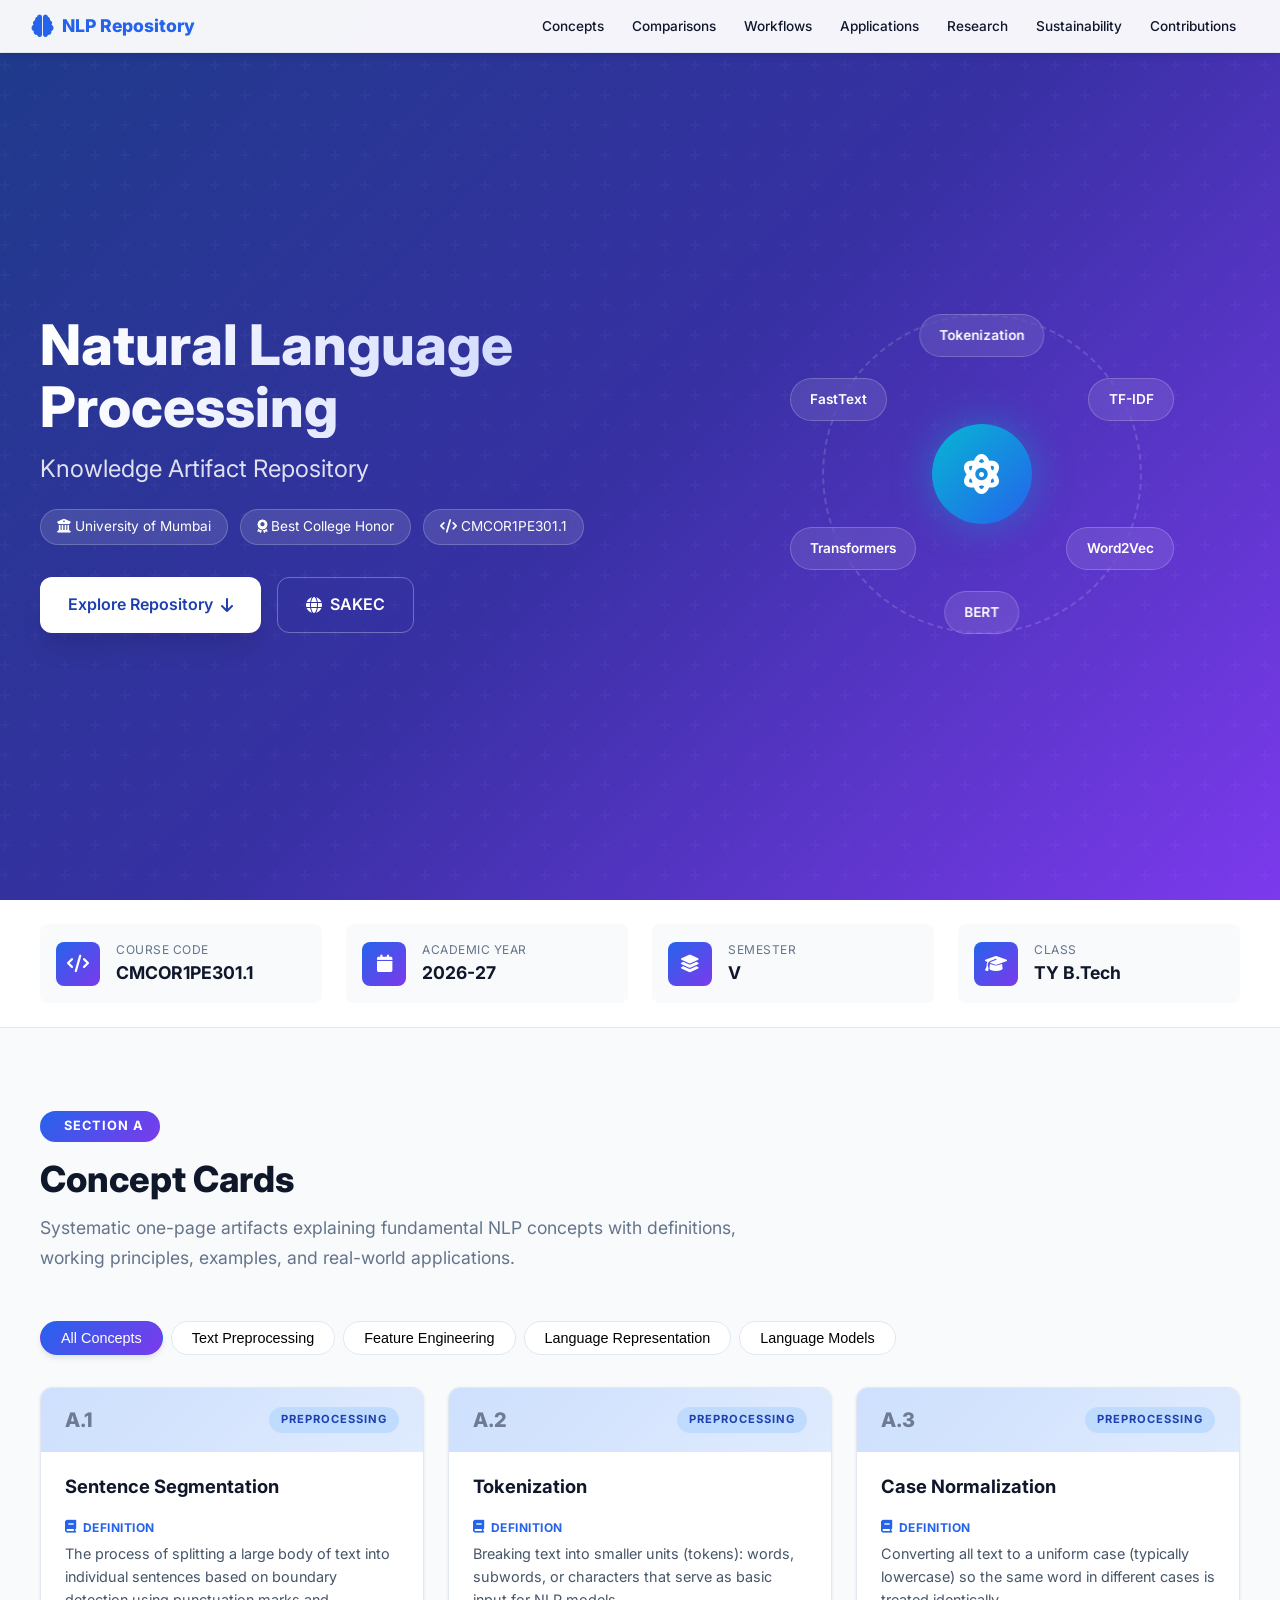
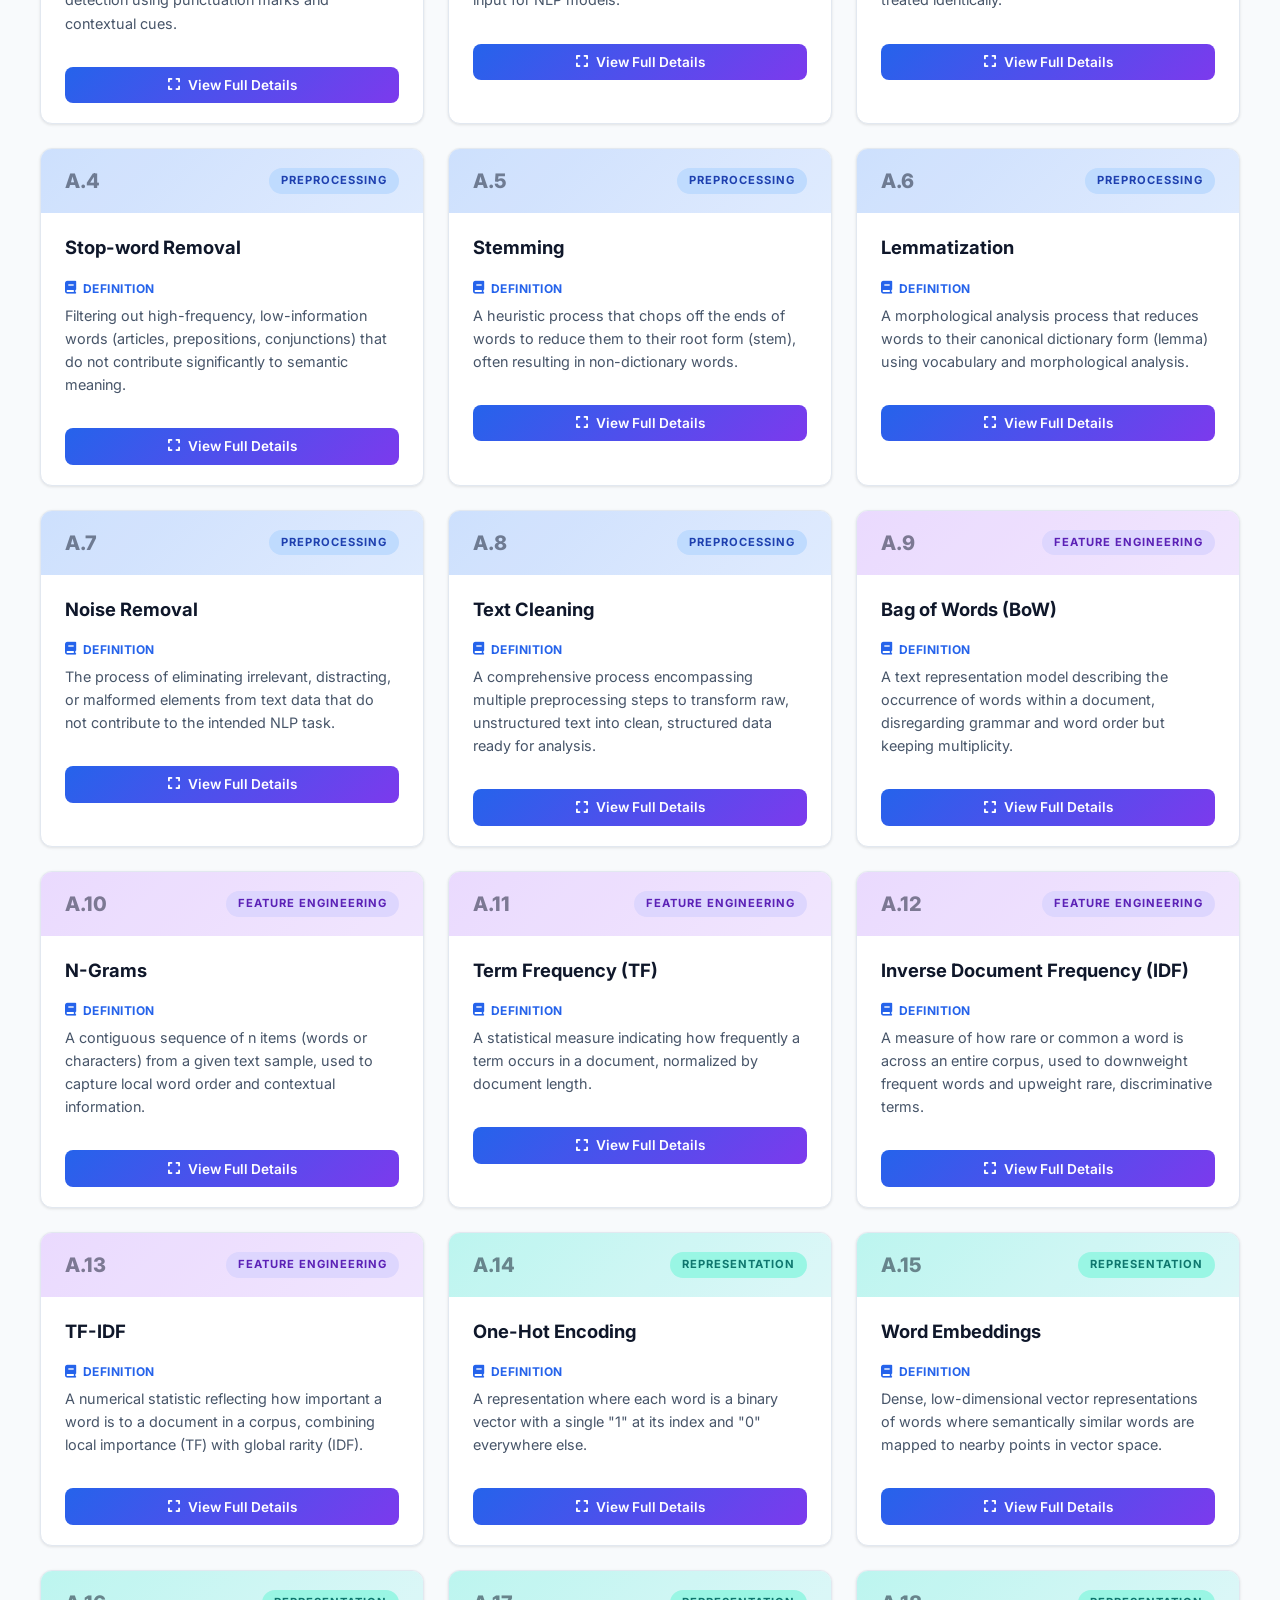
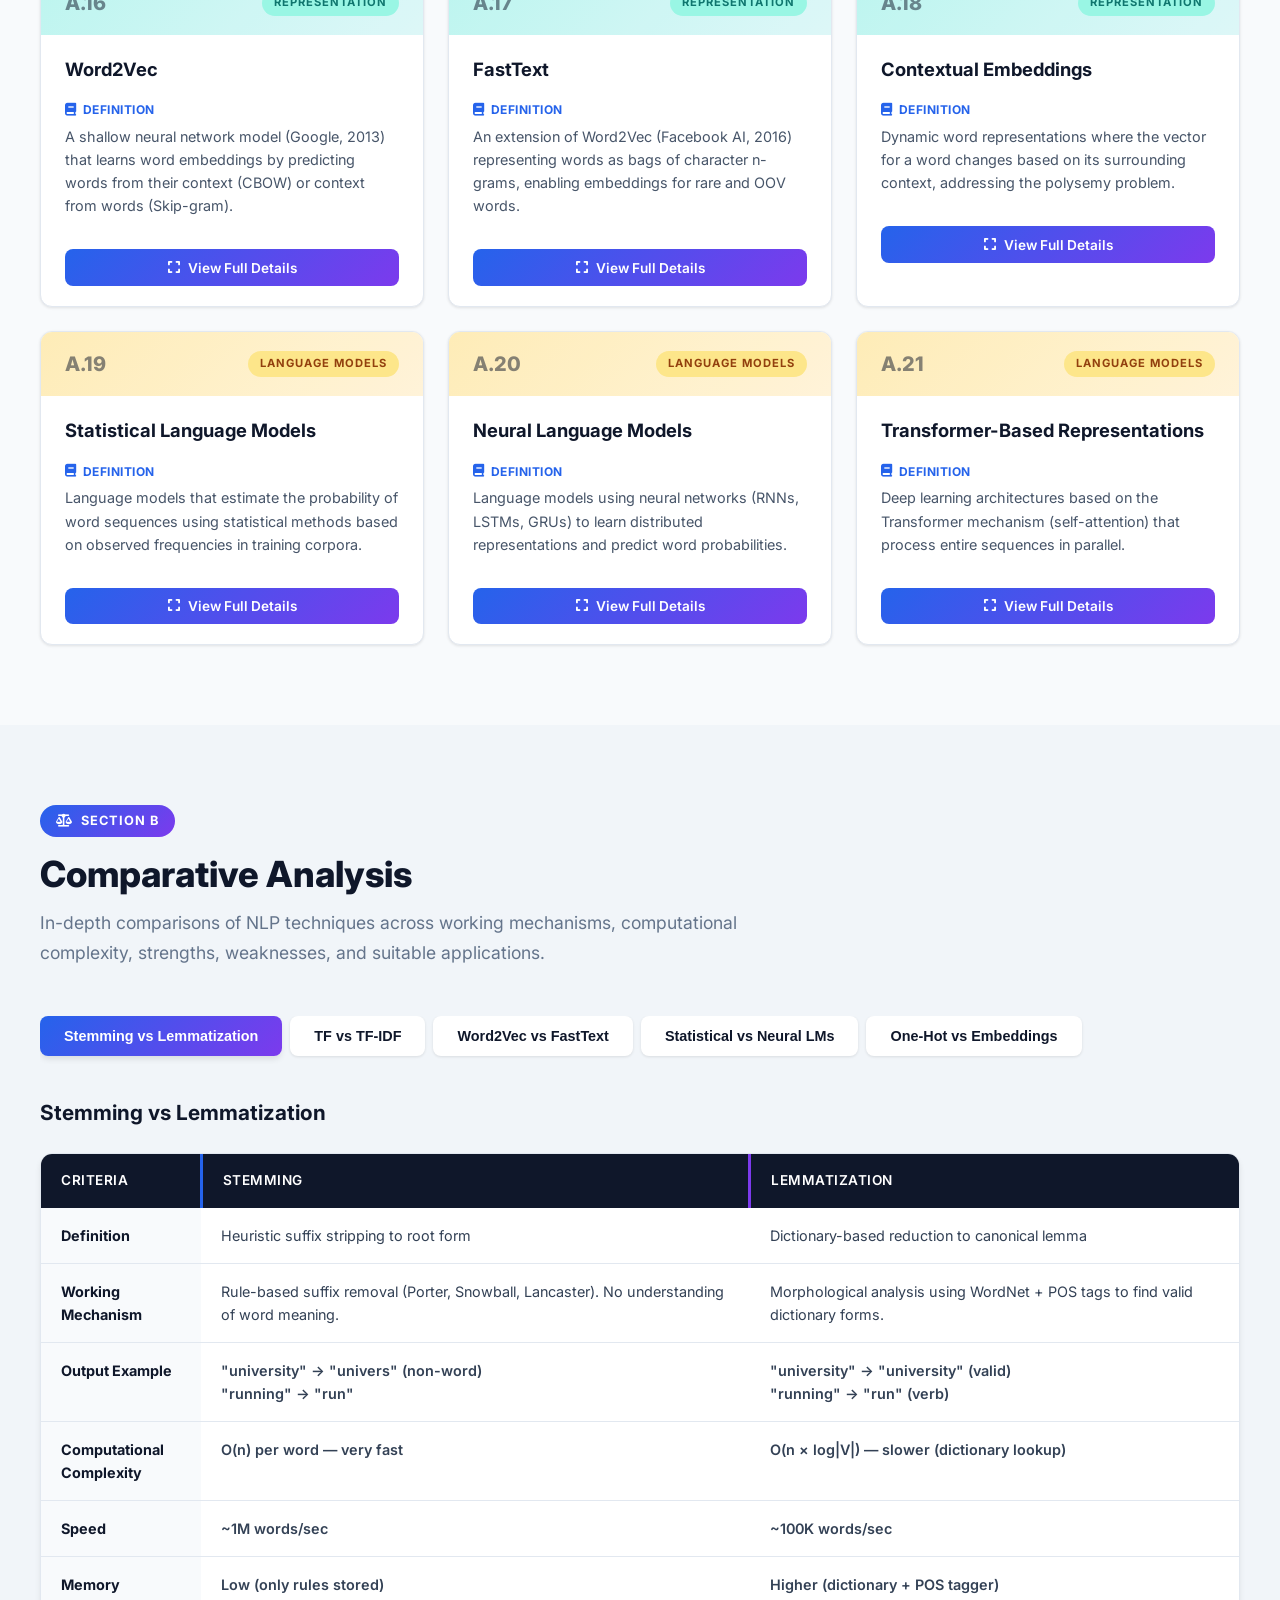
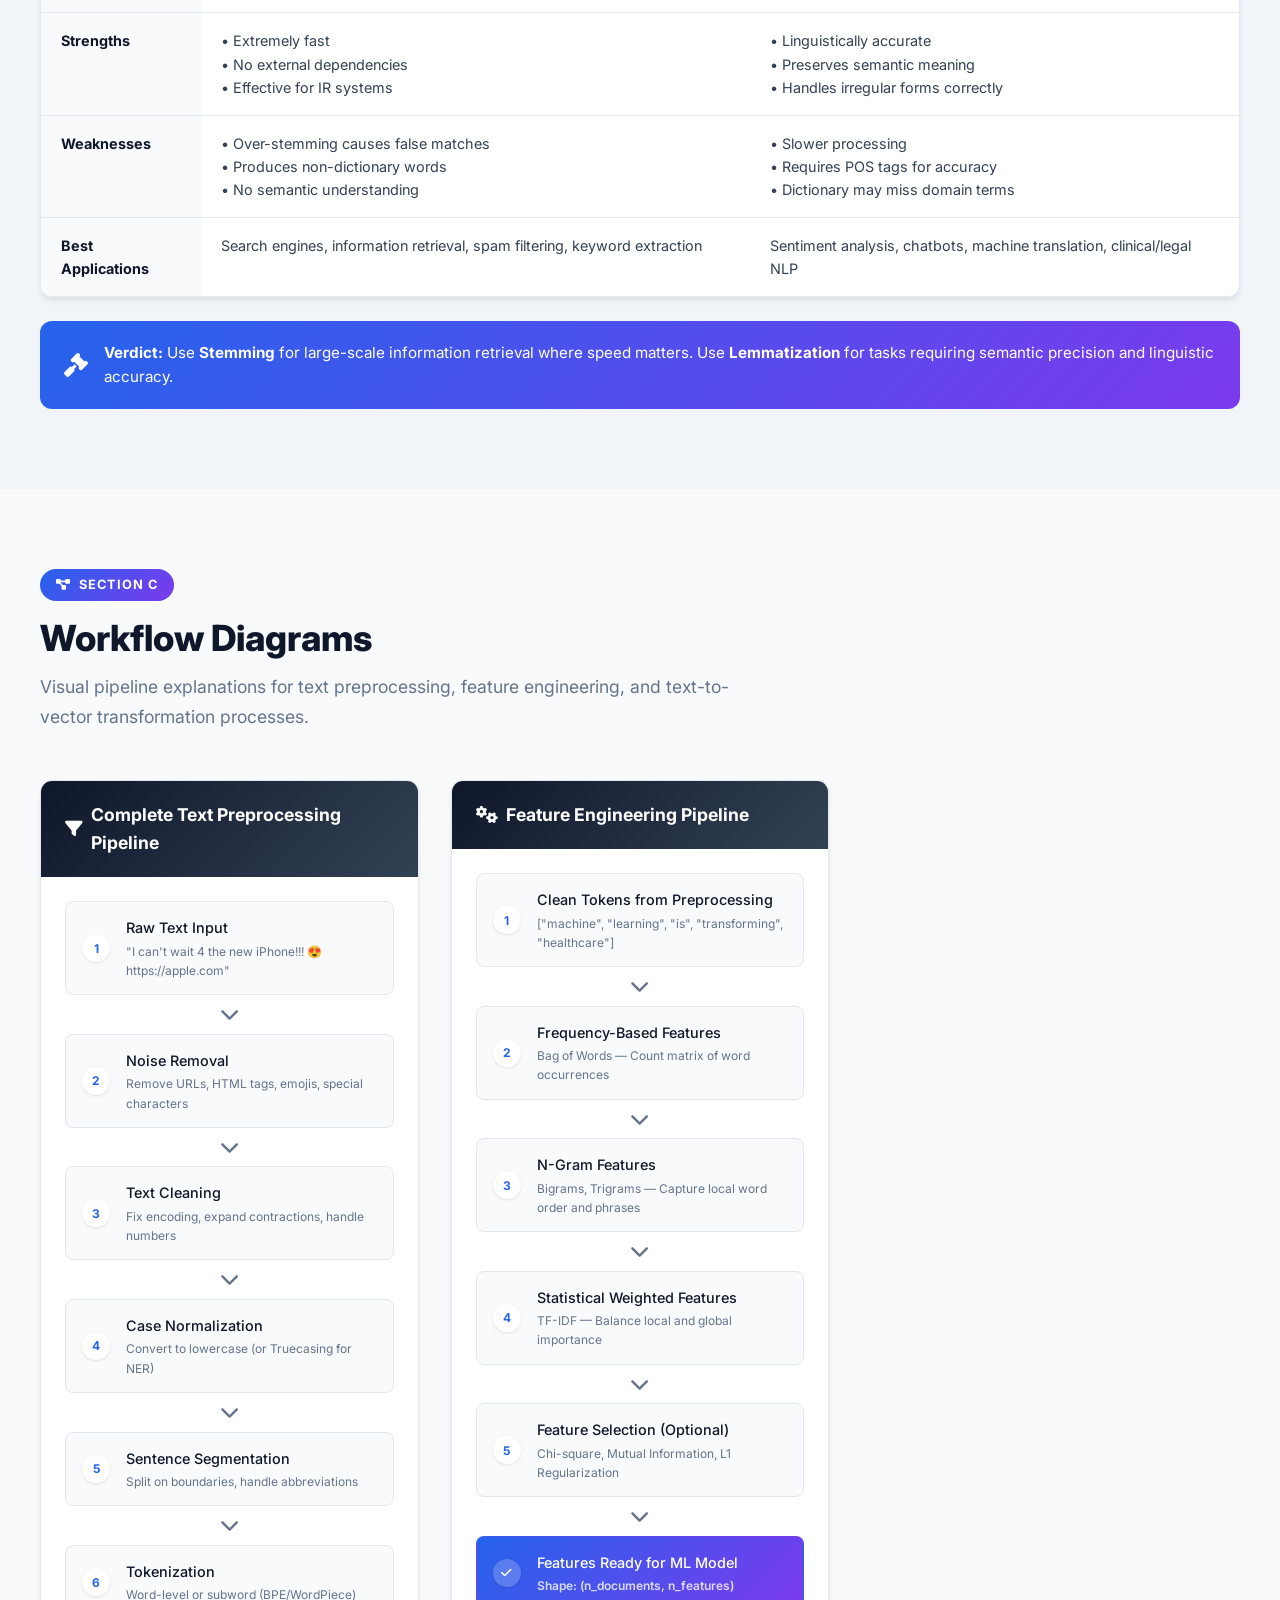
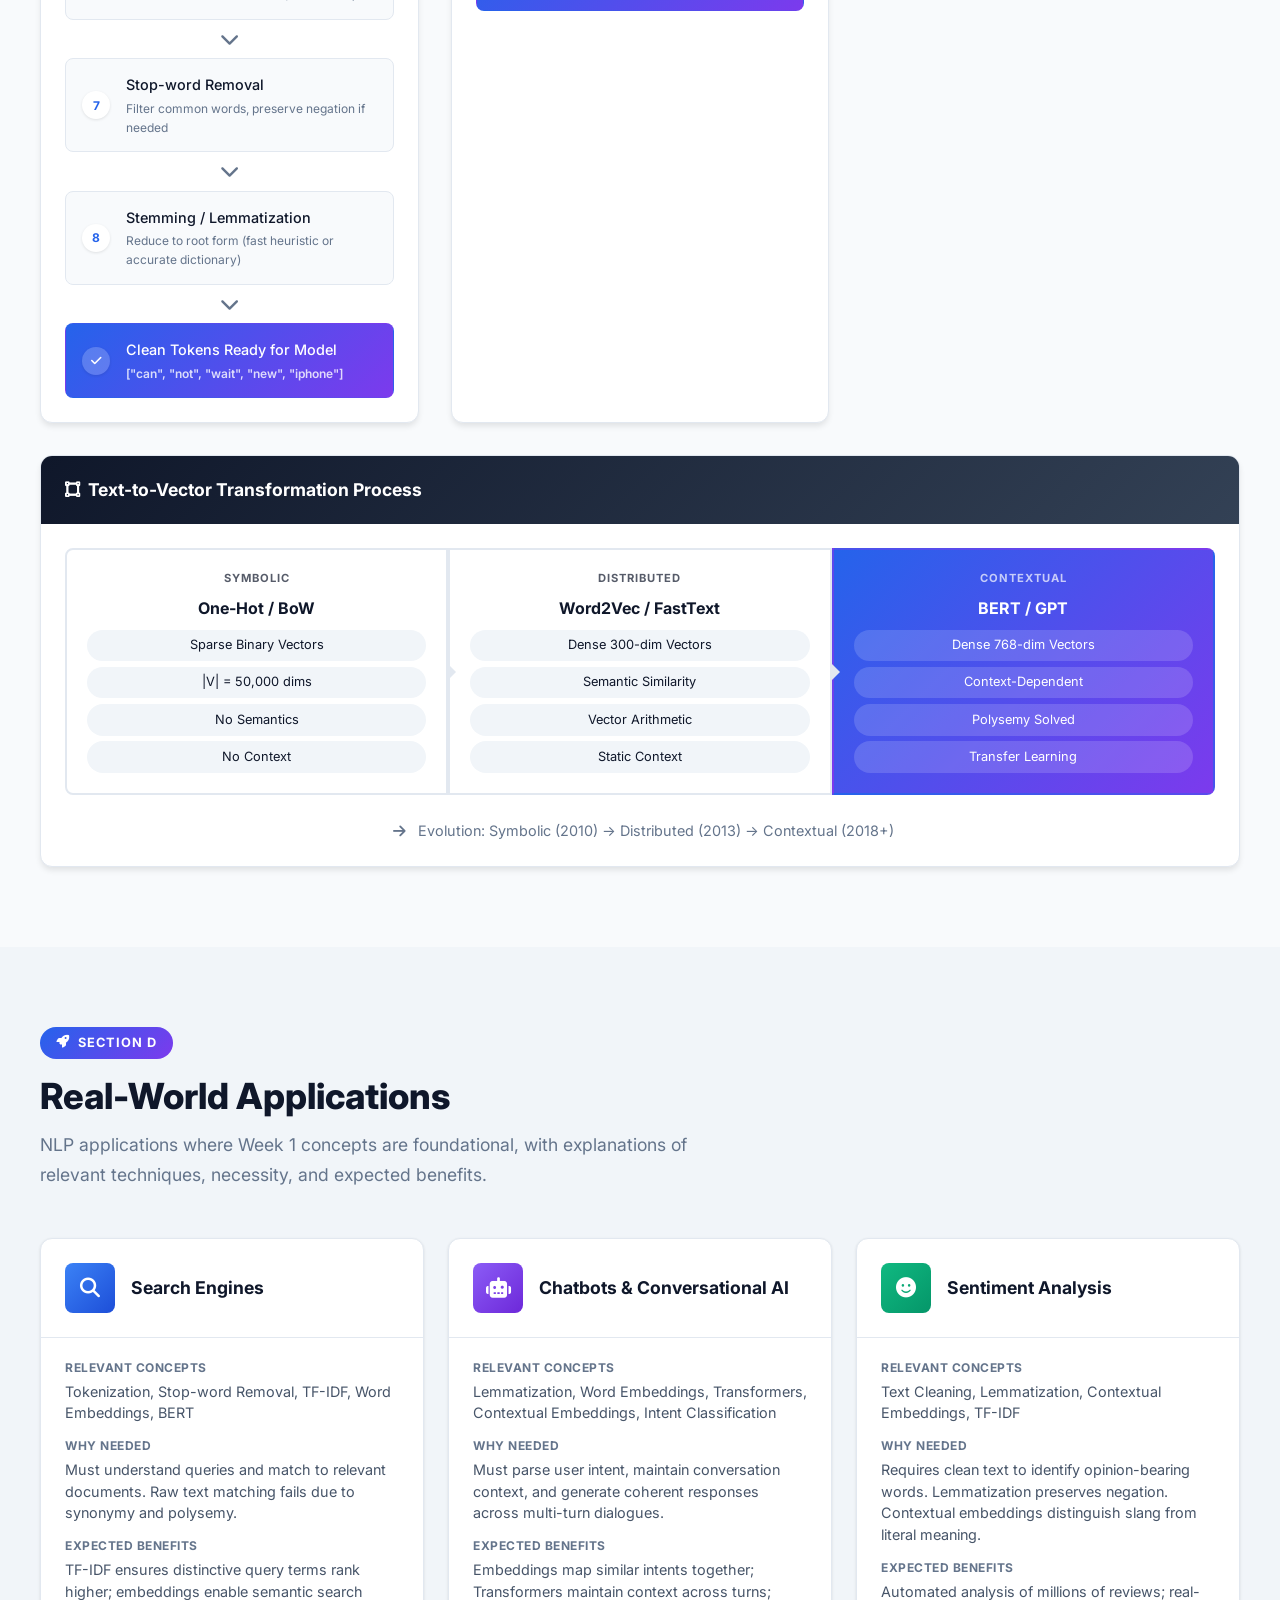
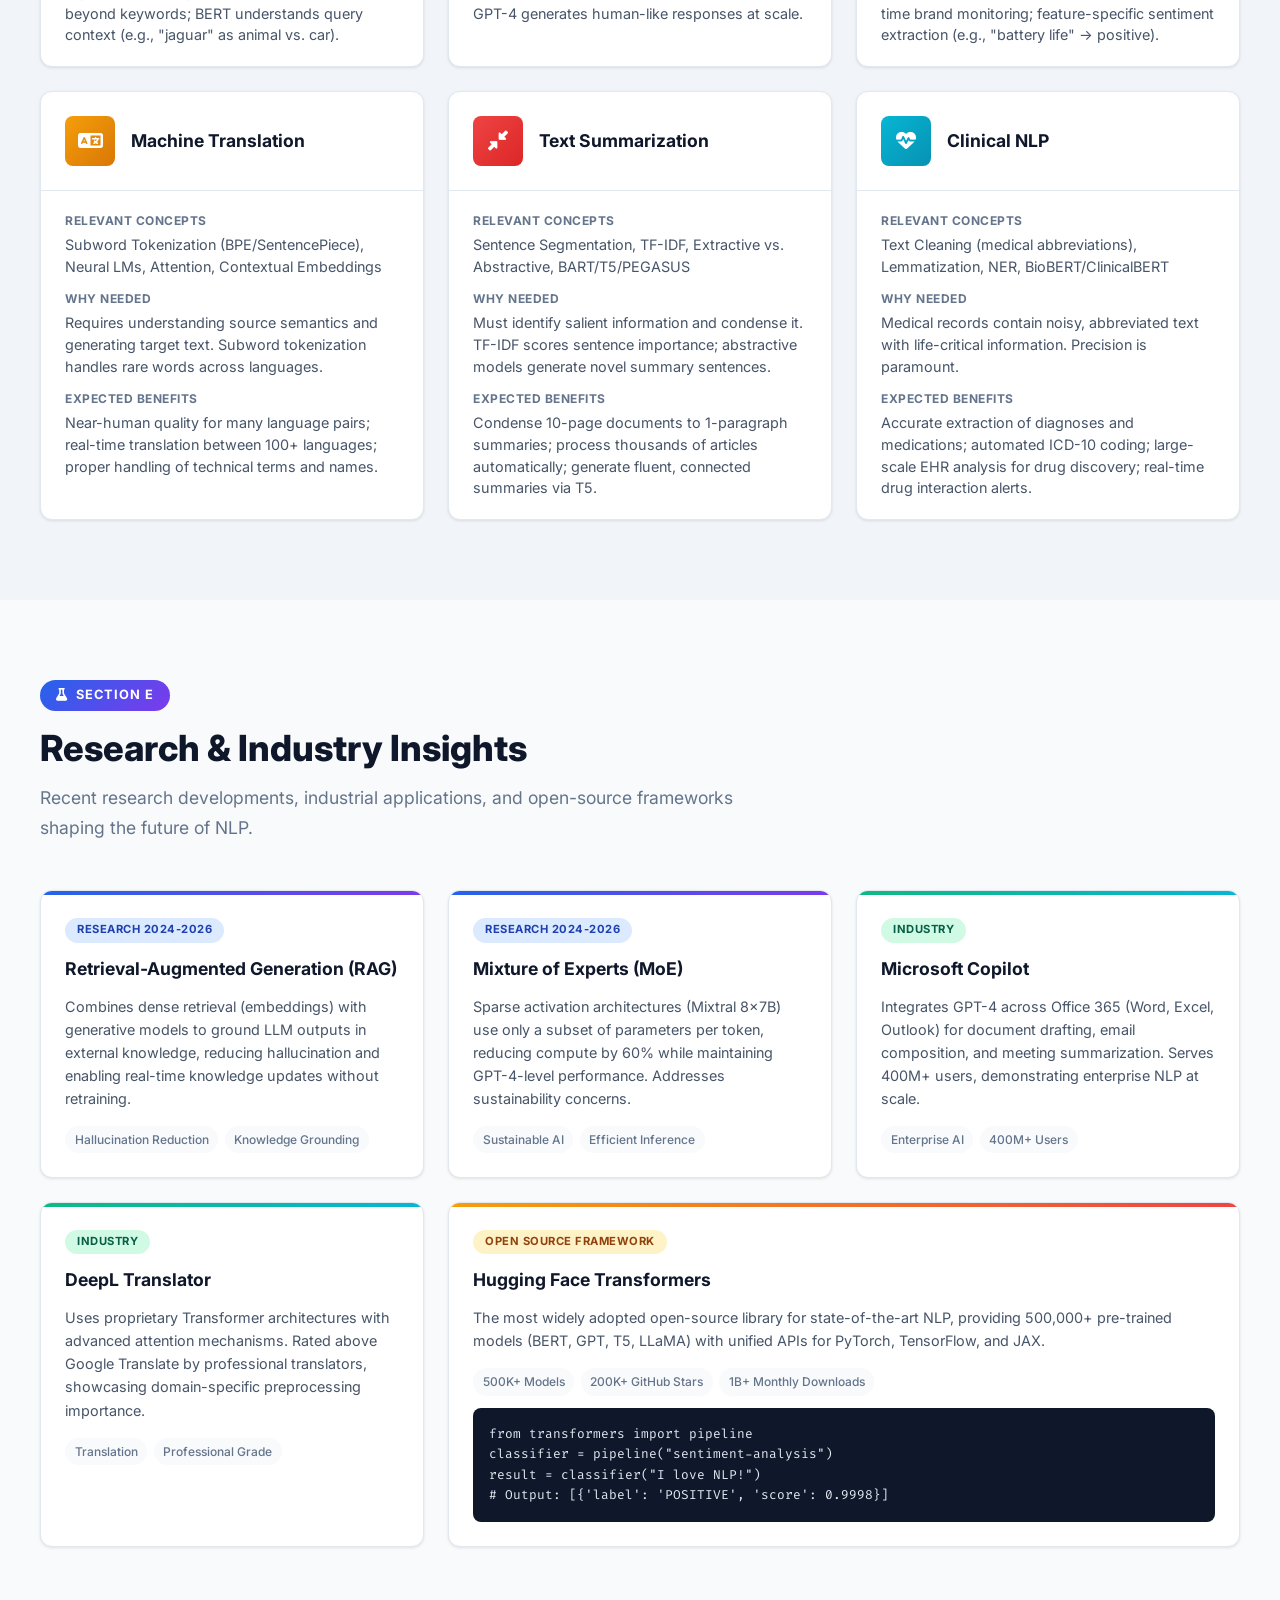
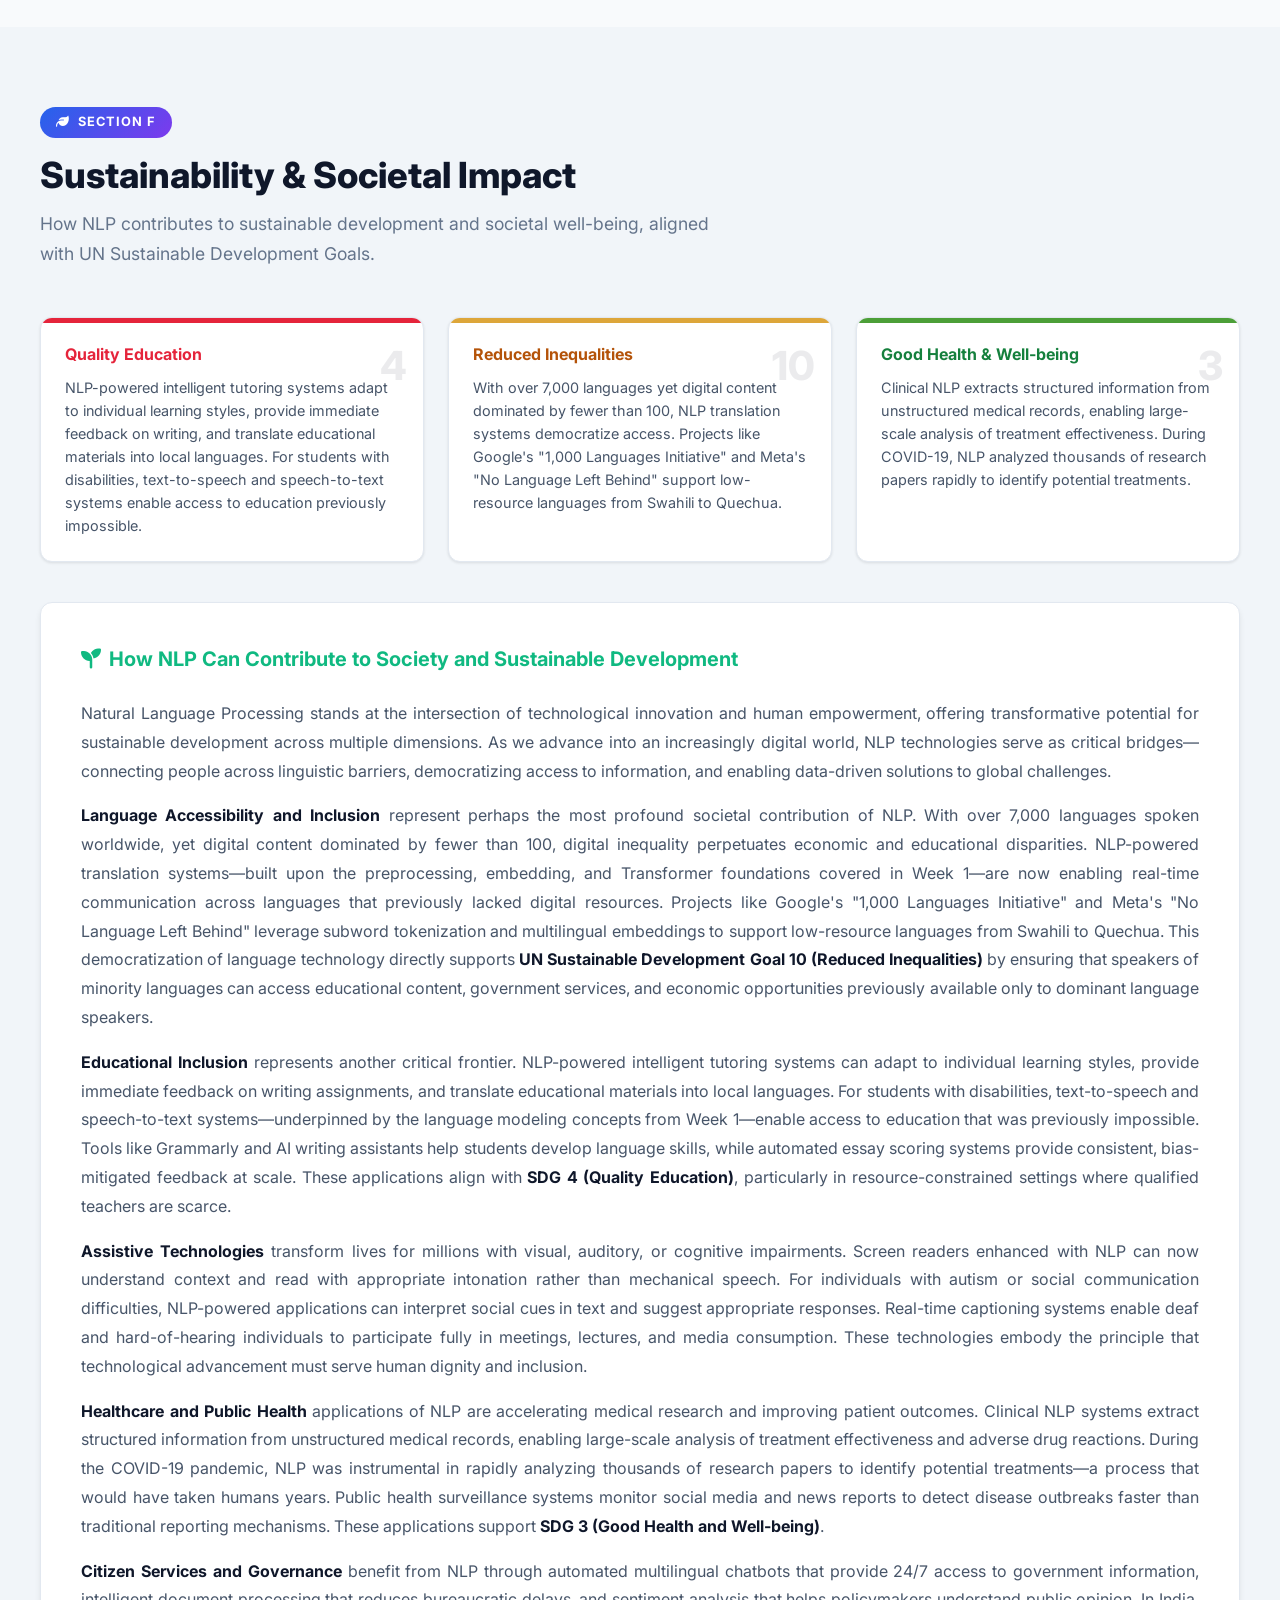
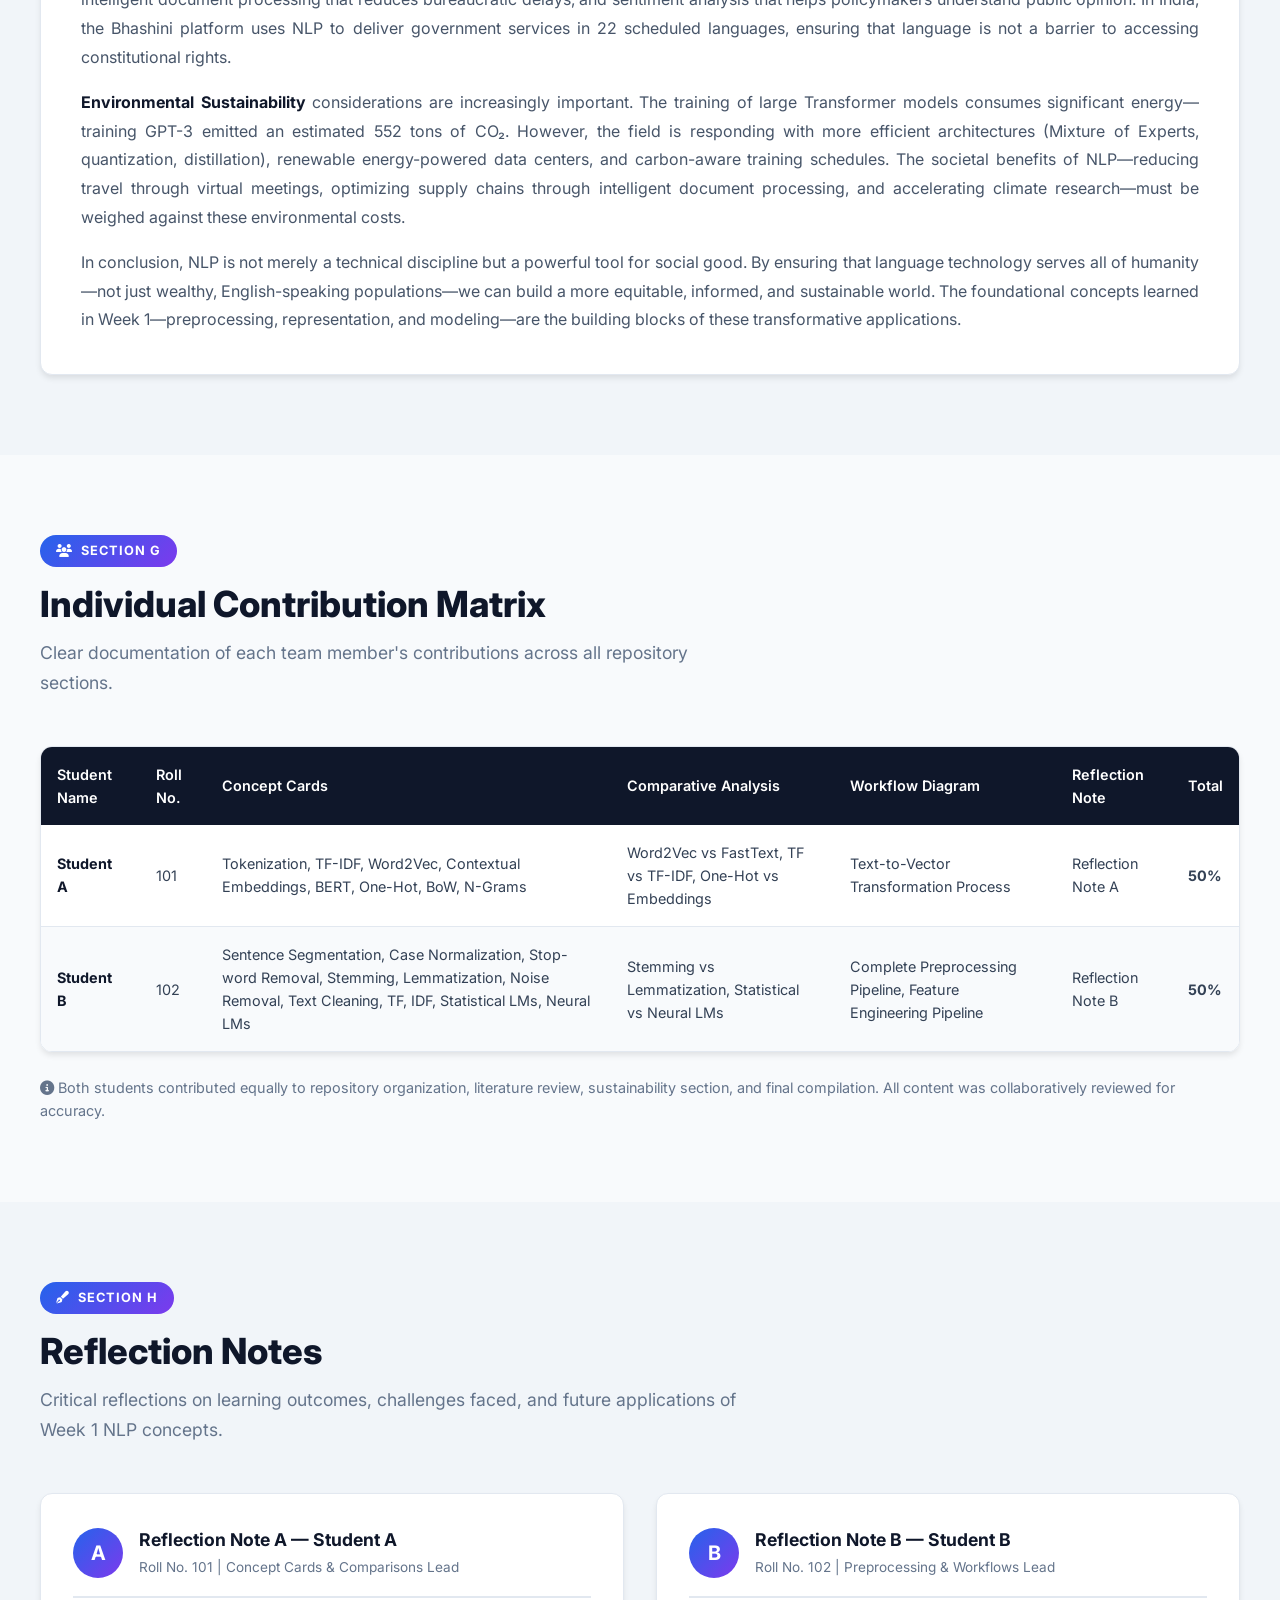
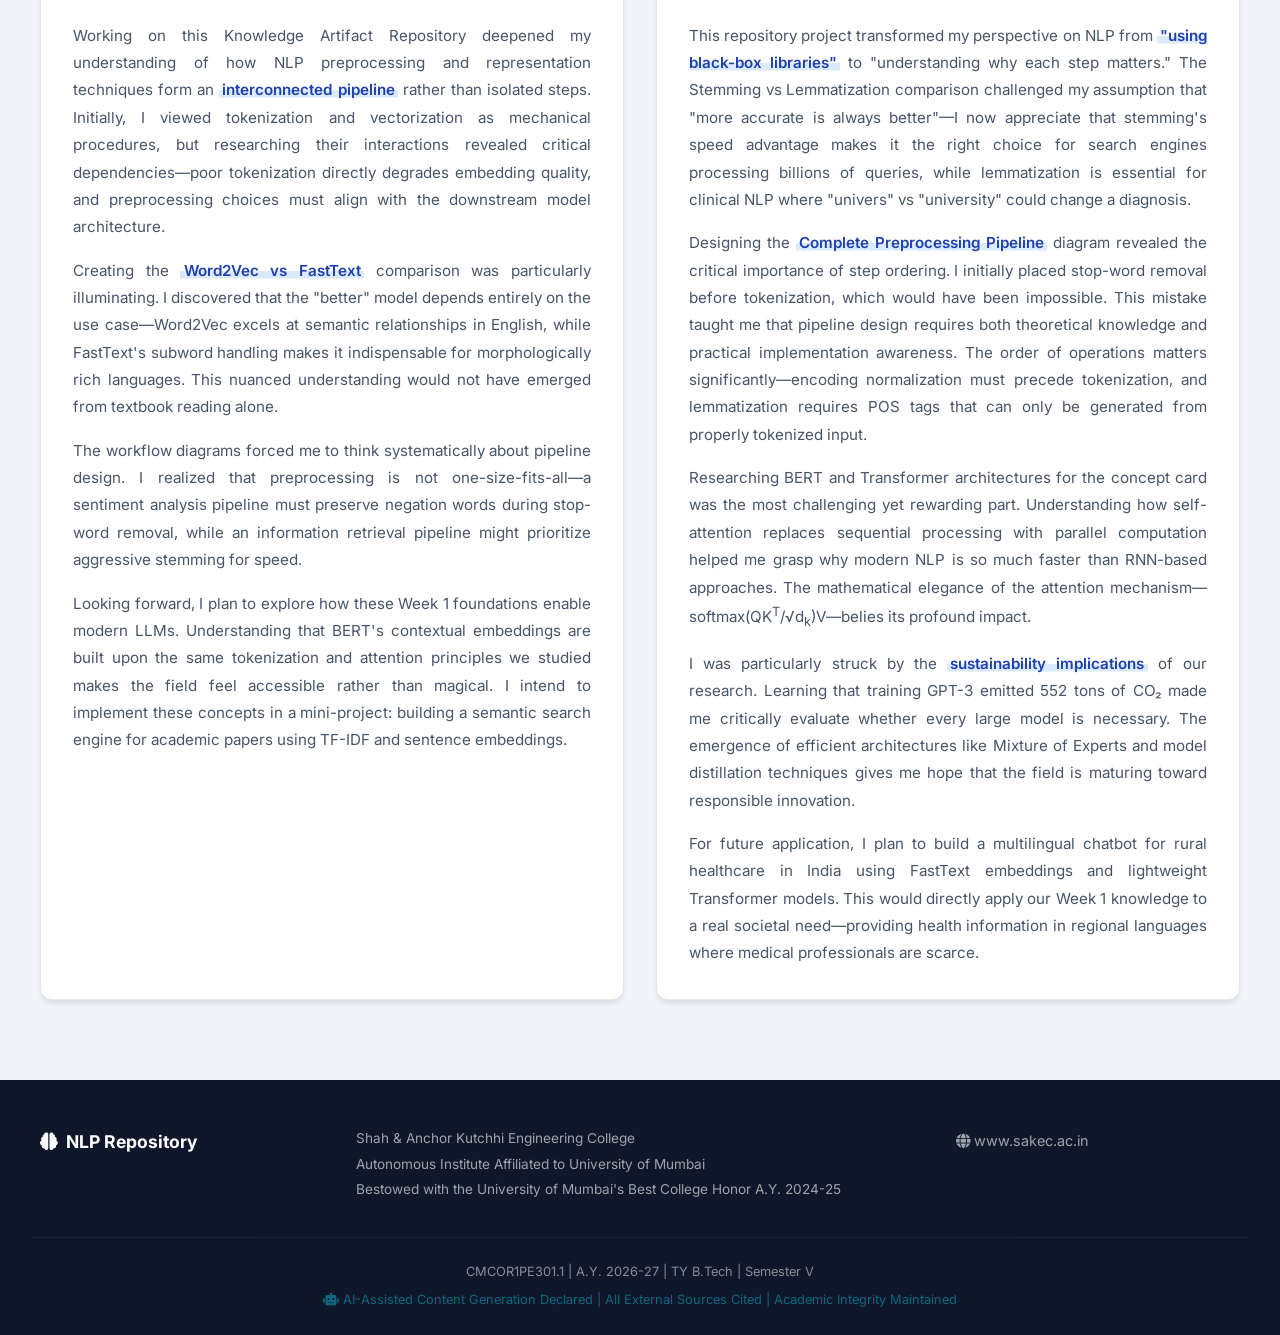
==== commit d3941777: "add styling cards" ====
--- a/index.html
+++ b/index.html
@@ -999,6 +999,98 @@
         .scroll-top.visible { opacity: 1; visibility: visible; }
         .scroll-top:hover { transform: translateY(-3px); }
 
+        /* ===== CONCEPT CARD: COMPACT VIEW + MODAL ===== */
+        /* By default, only the first field (Definition) and the header/title show on the card.
+           Everything else (Purpose, Working Principle, Example, pros/cons footer) is revealed
+           only inside the full-details modal. */
+        .concept-card .card-body > div.field:nth-of-type(n+2) { display: none; }
+        .concept-card .card-footer { display: none; }
+        .concept-card .card-body p.card-desc-hint {
+            font-size: 0.8rem;
+            color: var(--gray);
+            margin-top: 0.75rem;
+        }
+
+        .details-btn {
+            margin-top: 1rem;
+            display: inline-flex;
+            align-items: center;
+            justify-content: center;
+            gap: 0.5rem;
+            width: 100%;
+            background: linear-gradient(135deg, var(--primary), var(--secondary));
+            color: white;
+            border: none;
+            padding: 0.65rem 1.25rem;
+            border-radius: var(--radius-sm);
+            font-weight: 600;
+            font-size: 0.85rem;
+            font-family: inherit;
+            cursor: pointer;
+            transition: var(--transition);
+        }
+        .details-btn:hover { transform: translateY(-2px); box-shadow: var(--shadow-md); }
+        .details-btn:active { transform: translateY(0); }
+
+        body.modal-open { overflow: hidden; }
+
+        .modal-overlay {
+            position: fixed;
+            inset: 0;
+            background: rgba(15, 23, 42, 0.55);
+            backdrop-filter: blur(8px);
+            -webkit-backdrop-filter: blur(8px);
+            display: flex;
+            align-items: center;
+            justify-content: center;
+            padding: 2rem 1.25rem;
+            z-index: 2000;
+            opacity: 0;
+            visibility: hidden;
+            transition: opacity 0.25s ease, visibility 0.25s ease;
+        }
+        .modal-overlay.active { opacity: 1; visibility: visible; }
+
+        .modal-box {
+            position: relative;
+            background: white;
+            border-radius: var(--radius);
+            max-width: 640px;
+            width: 100%;
+            max-height: 88vh;
+            overflow-y: auto;
+            box-shadow: var(--shadow-xl);
+            transform: scale(0.94) translateY(12px);
+            transition: transform 0.25s cubic-bezier(0.4, 0, 0.2, 1);
+        }
+        .modal-overlay.active .modal-box { transform: scale(1) translateY(0); }
+
+        /* Inside the modal, reveal everything the compact card hides */
+        .modal-box .concept-card { box-shadow: none; border: none; border-radius: 0; }
+        .modal-box .card-body > div.field:nth-of-type(n+2) { display: block !important; }
+        .modal-box .card-footer { display: grid !important; }
+        .modal-box .details-btn { display: none !important; }
+
+        .modal-close-btn {
+            position: sticky;
+            top: 1rem;
+            float: right;
+            margin: 1rem 1rem -2.5rem 0;
+            width: 36px; height: 36px;
+            border-radius: 50%;
+            border: none;
+            background: rgba(15,23,42,0.08);
+            color: var(--dark);
+            font-size: 1rem;
+            cursor: pointer;
+            display: flex;
+            align-items: center;
+            justify-content: center;
+            z-index: 10;
+            transition: var(--transition);
+        }
+        .modal-close-btn:hover { background: rgba(15,23,42,0.16); transform: rotate(90deg); }
+
         /* ===== RESPONSIVE ===== */
         @media (max-width: 1024px) {
             .hero-inner { grid-template-columns: 1fr; text-align: center; }
@@ -1036,6 +1128,7 @@
                 right: 50% !important; bottom: -10px !important; top: auto !important;
                 transform: translateX(50%) rotate(90deg) !important;
             }
+            .modal-box { max-height: 92vh; }
         }
     </style>
 <base target="_blank">
@@ -2549,6 +2642,11 @@
 
 <button class="scroll-top" id="scrollTop" onclick="window.scrollTo({top:0,behavior:'smooth'})"><i class="fas fa-arrow-up"></i></button>
 
+<!-- Concept Card Full-Details Modal -->
+<div class="modal-overlay" id="modalOverlay">
+    <div class="modal-box" id="modalBox"></div>
+</div>
+
 <script>
     // Mobile Navigation
     function toggleNav() {
@@ -2597,6 +2695,64 @@
         el.style.transition = 'opacity 0.5s ease, transform 0.5s ease';
         observer.observe(el);
     });
+
+    // ===== Concept Card: "View Full Details" button + modal =====
+    function initConceptCardDetails() {
+        document.querySelectorAll('.concept-card').forEach(card => {
+            const body = card.querySelector('.card-body');
+            if (!body || body.querySelector('.details-btn')) return;
+            const btn = document.createElement('button');
+            btn.type = 'button';
+            btn.className = 'details-btn';
+            btn.innerHTML = '<i class="fas fa-expand"></i> View Full Details';
+            btn.addEventListener('click', (e) => {
+                e.stopPropagation();
+                openCardModal(card);
+            });
+            body.appendChild(btn);
+        });
+    }
+
+    function openCardModal(card) {
+        const overlay = document.getElementById('modalOverlay');
+        const modalBox = document.getElementById('modalBox');
+
+        // Clone the full card (header + all fields + pros/cons footer)
+        const clone = card.cloneNode(true);
+        // Make sure the clone is visible regardless of scroll-animation state
+        clone.style.opacity = '1';
+        clone.style.transform = 'none';
+        clone.style.display = 'flex';
+
+        modalBox.innerHTML = '';
+
+        const closeBtn = document.createElement('button');
+        closeBtn.type = 'button';
+        closeBtn.className = 'modal-close-btn';
+        closeBtn.setAttribute('aria-label', 'Close');
+        closeBtn.innerHTML = '<i class="fas fa-times"></i>';
+        closeBtn.addEventListener('click', closeCardModal);
+
+        modalBox.appendChild(closeBtn);
+        modalBox.appendChild(clone);
+
+        overlay.classList.add('active');
+        document.body.classList.add('modal-open');
+    }
+
+    function closeCardModal() {
+        document.getElementById('modalOverlay').classList.remove('active');
+        document.body.classList.remove('modal-open');
+    }
+
+    document.getElementById('modalOverlay').addEventListener('click', (e) => {
+        if (e.target.id === 'modalOverlay') closeCardModal();
+    });
+    document.addEventListener('keydown', (e) => {
+        if (e.key === 'Escape') closeCardModal();
+    });
+
+    initConceptCardDetails();
 </script>
 </body>
 </html>
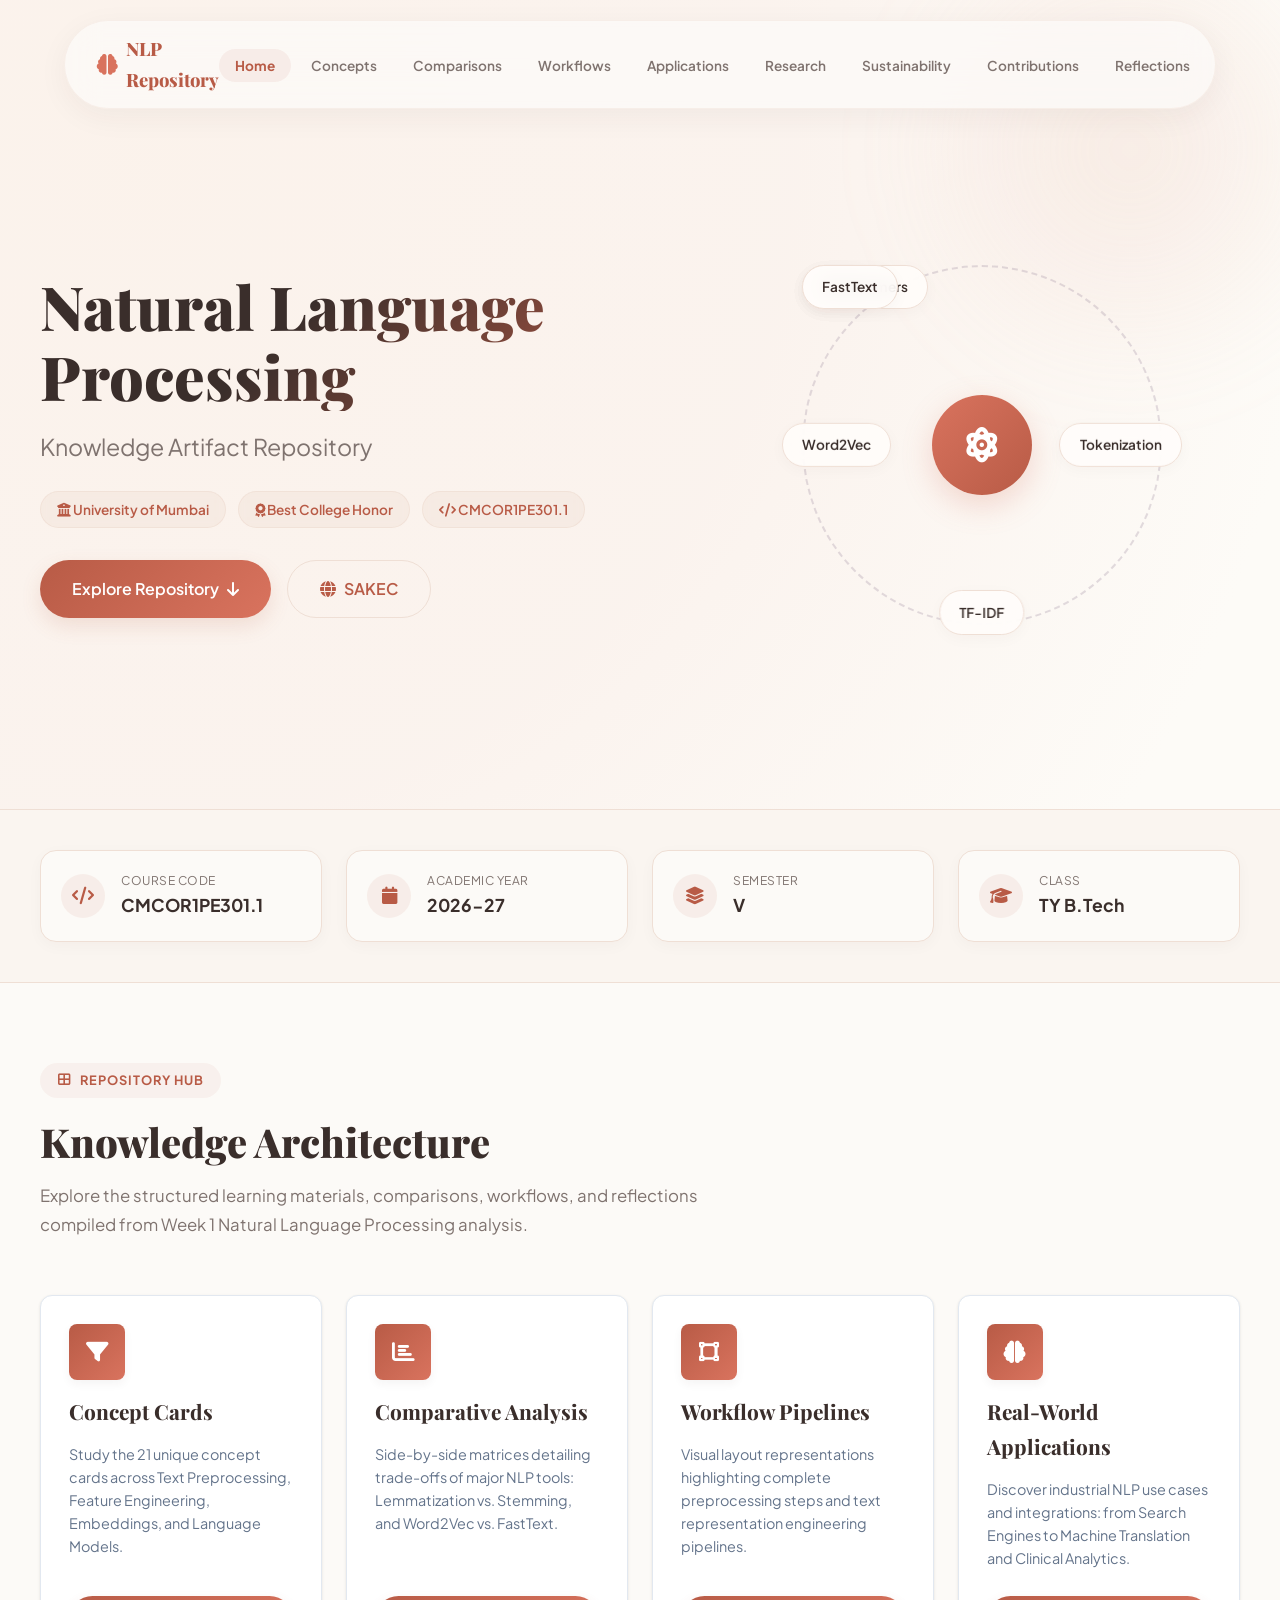
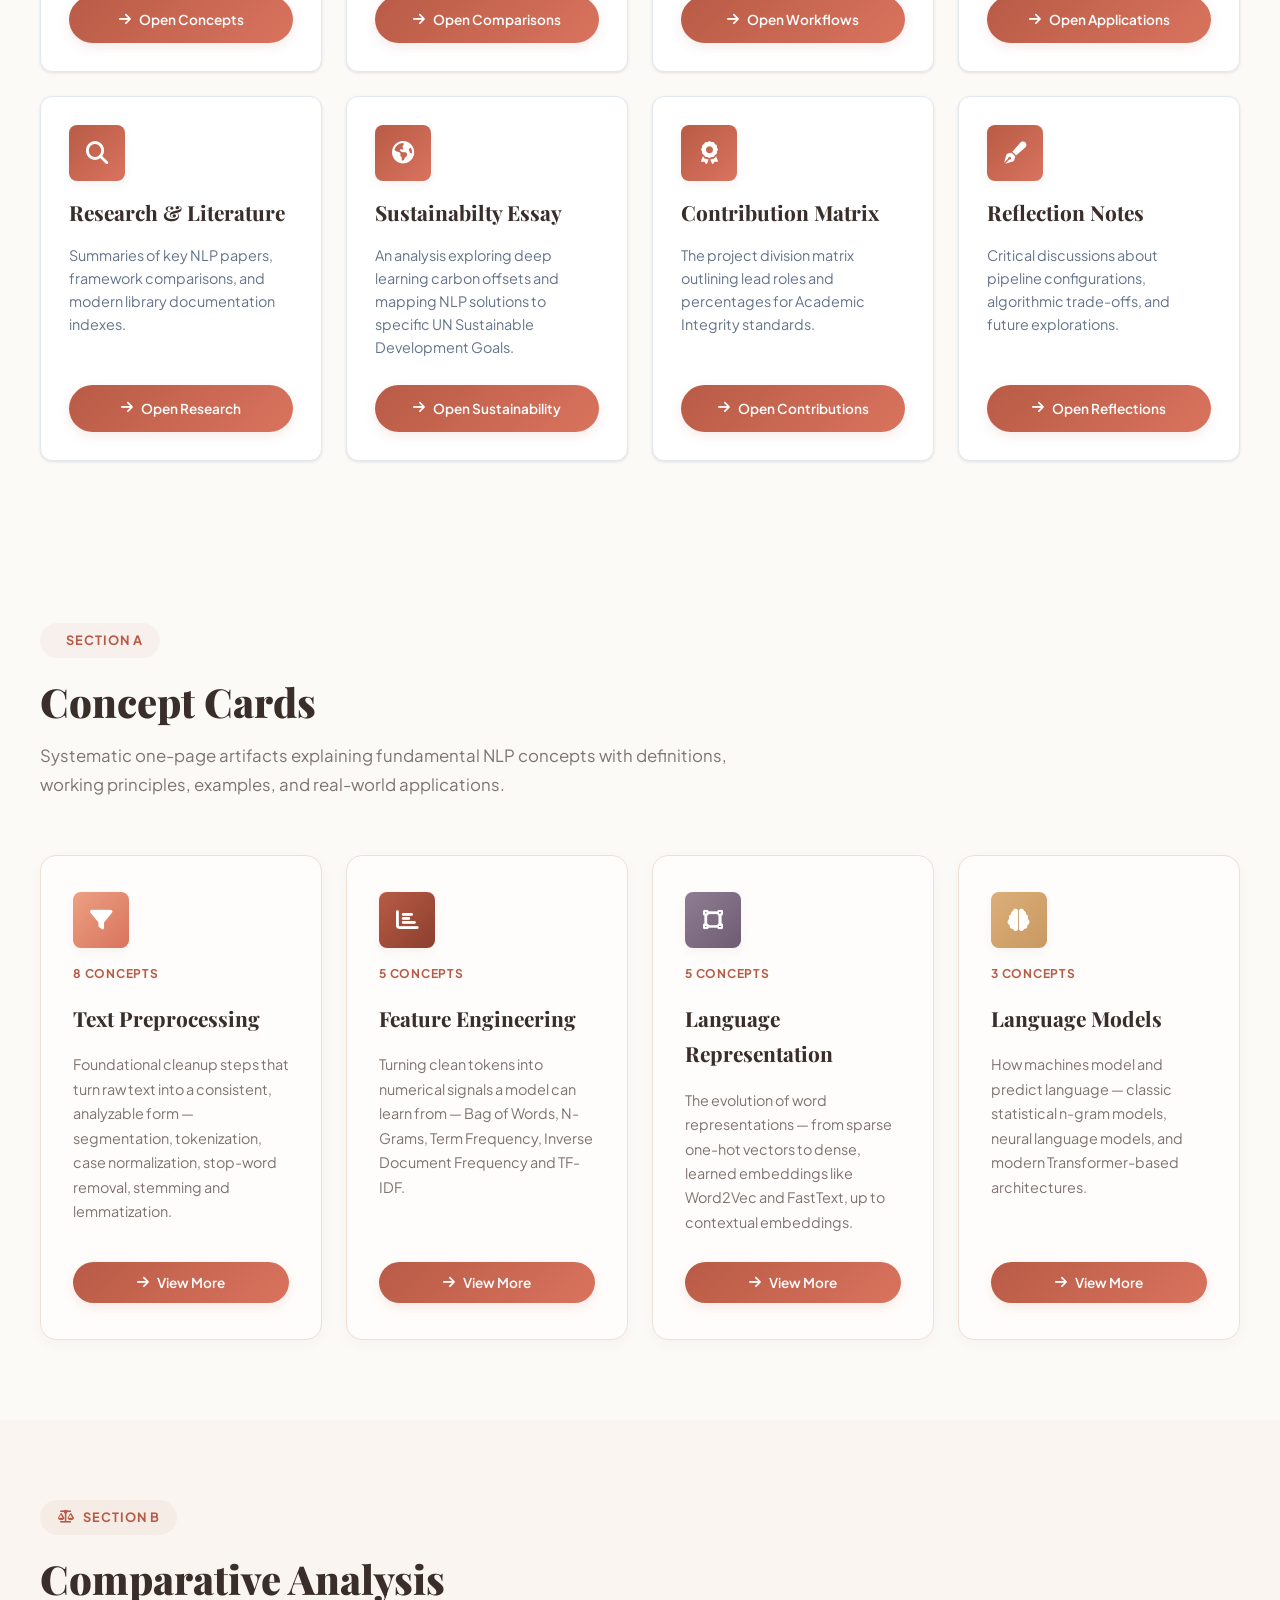
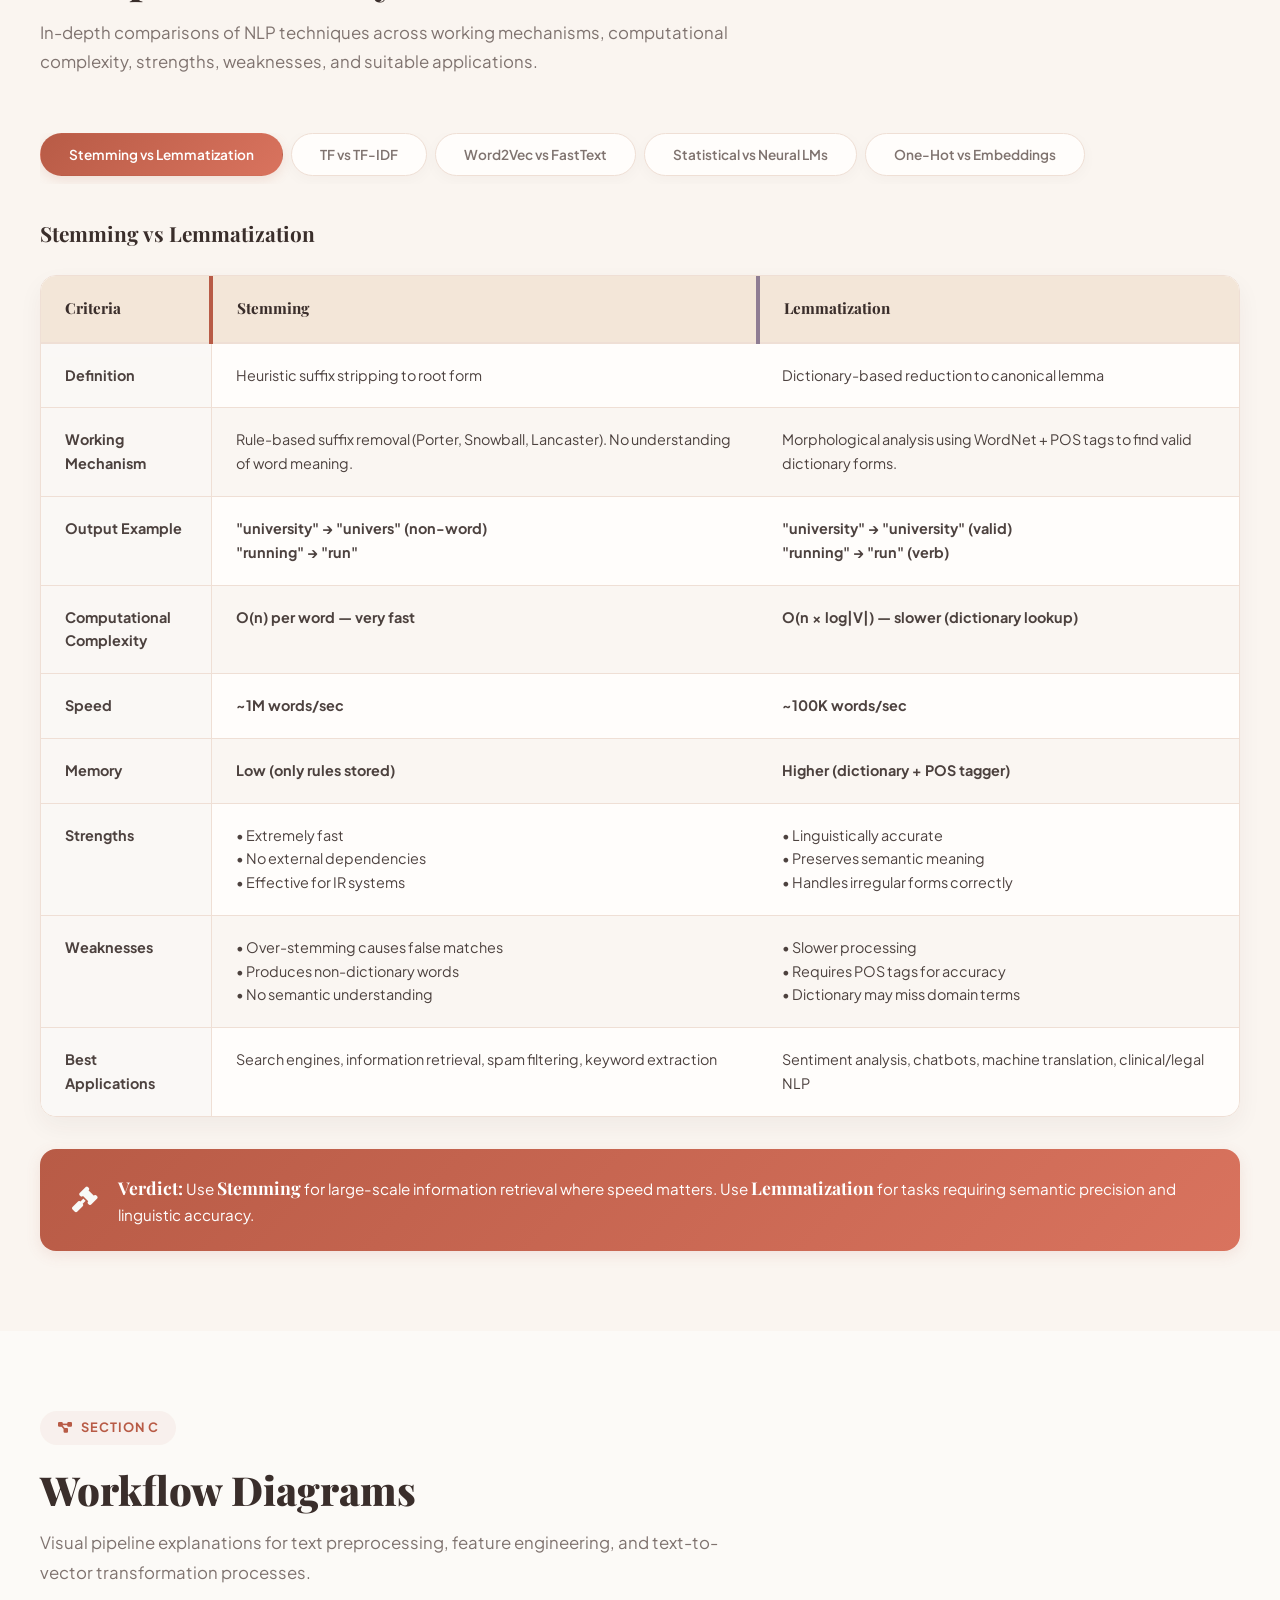
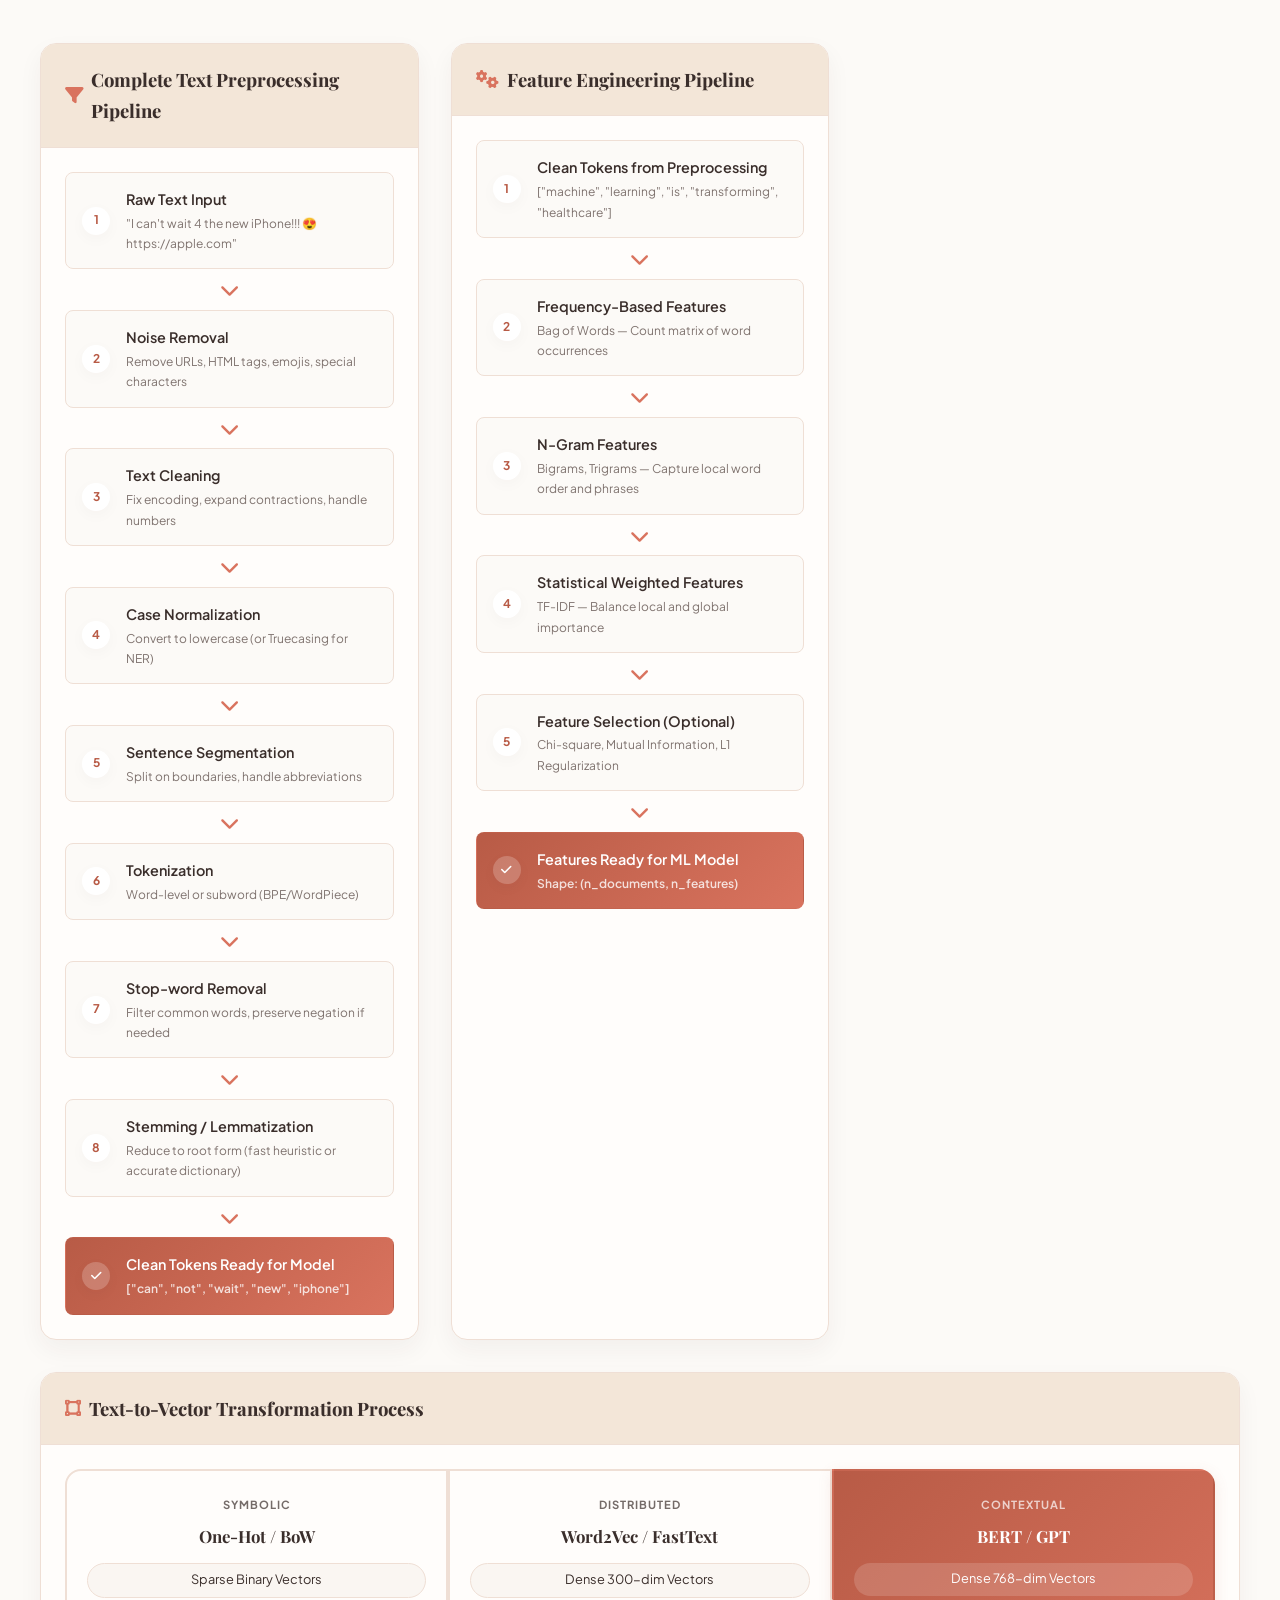
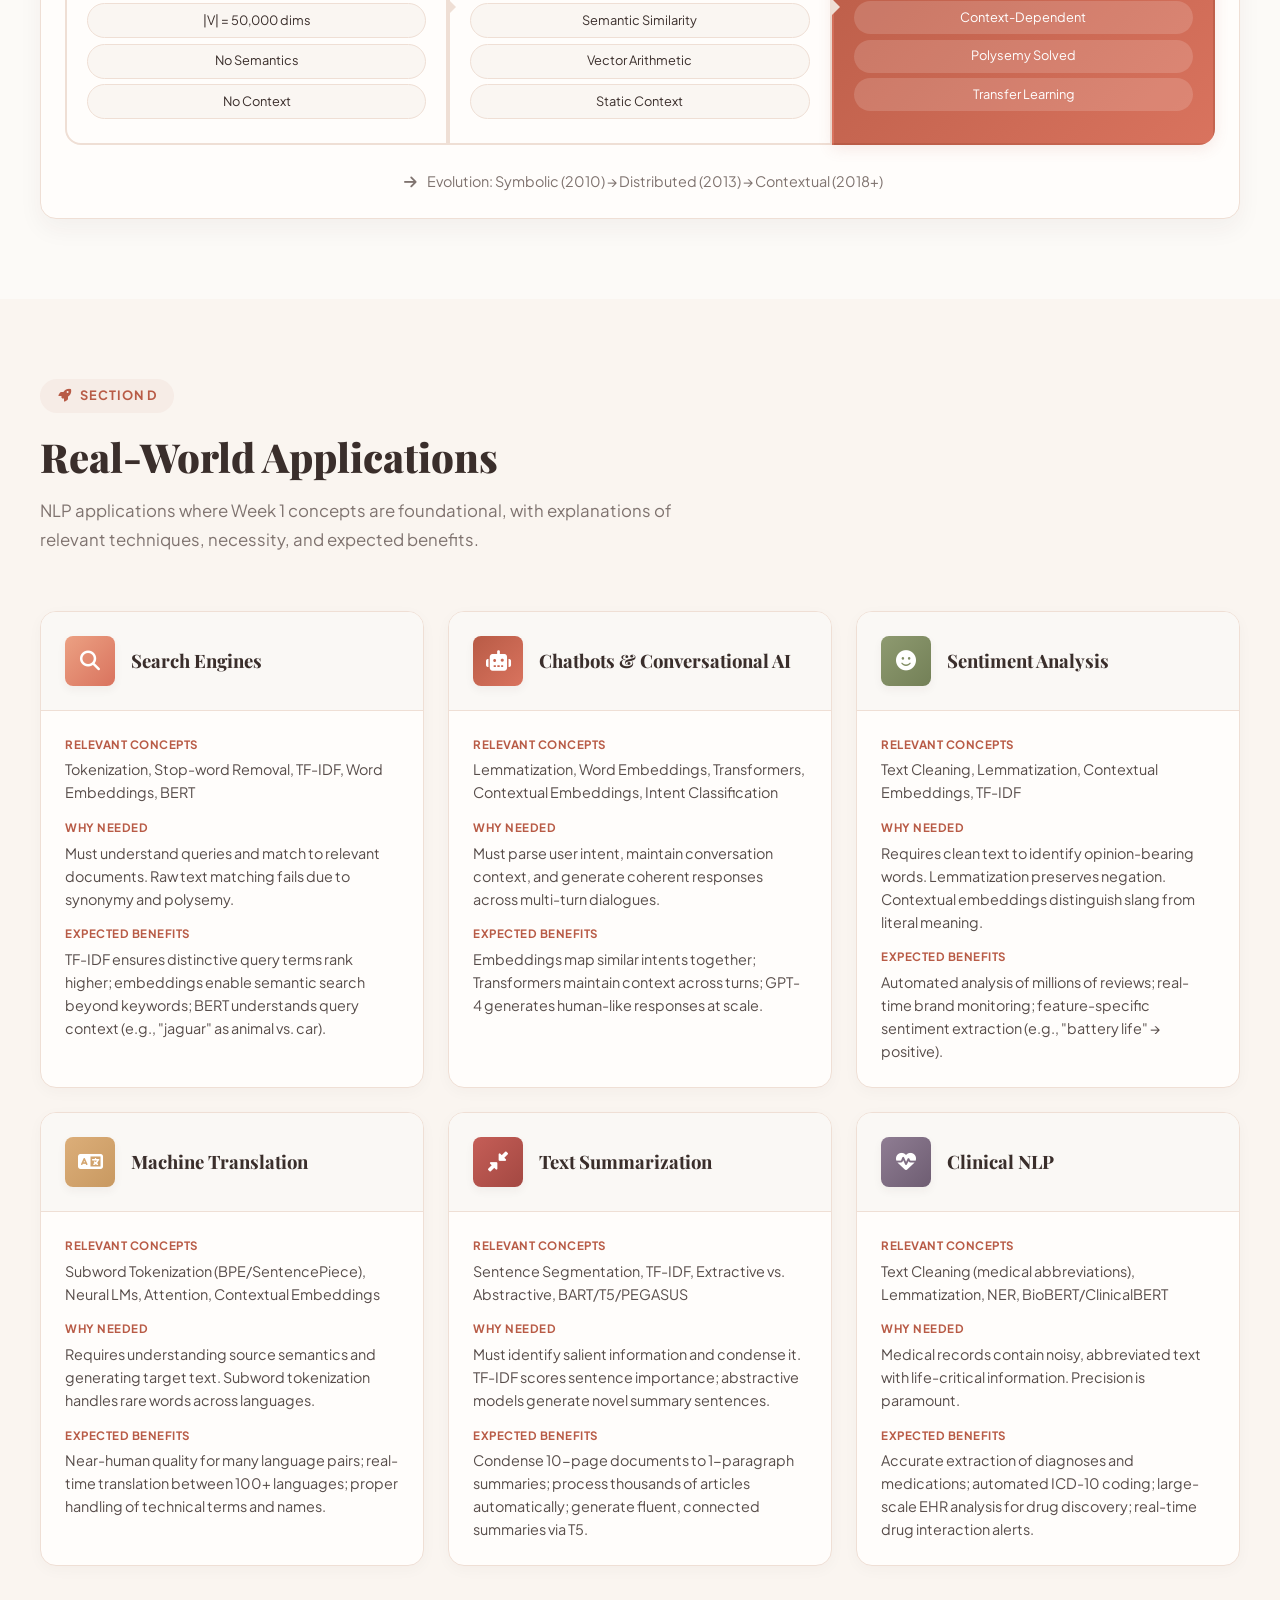
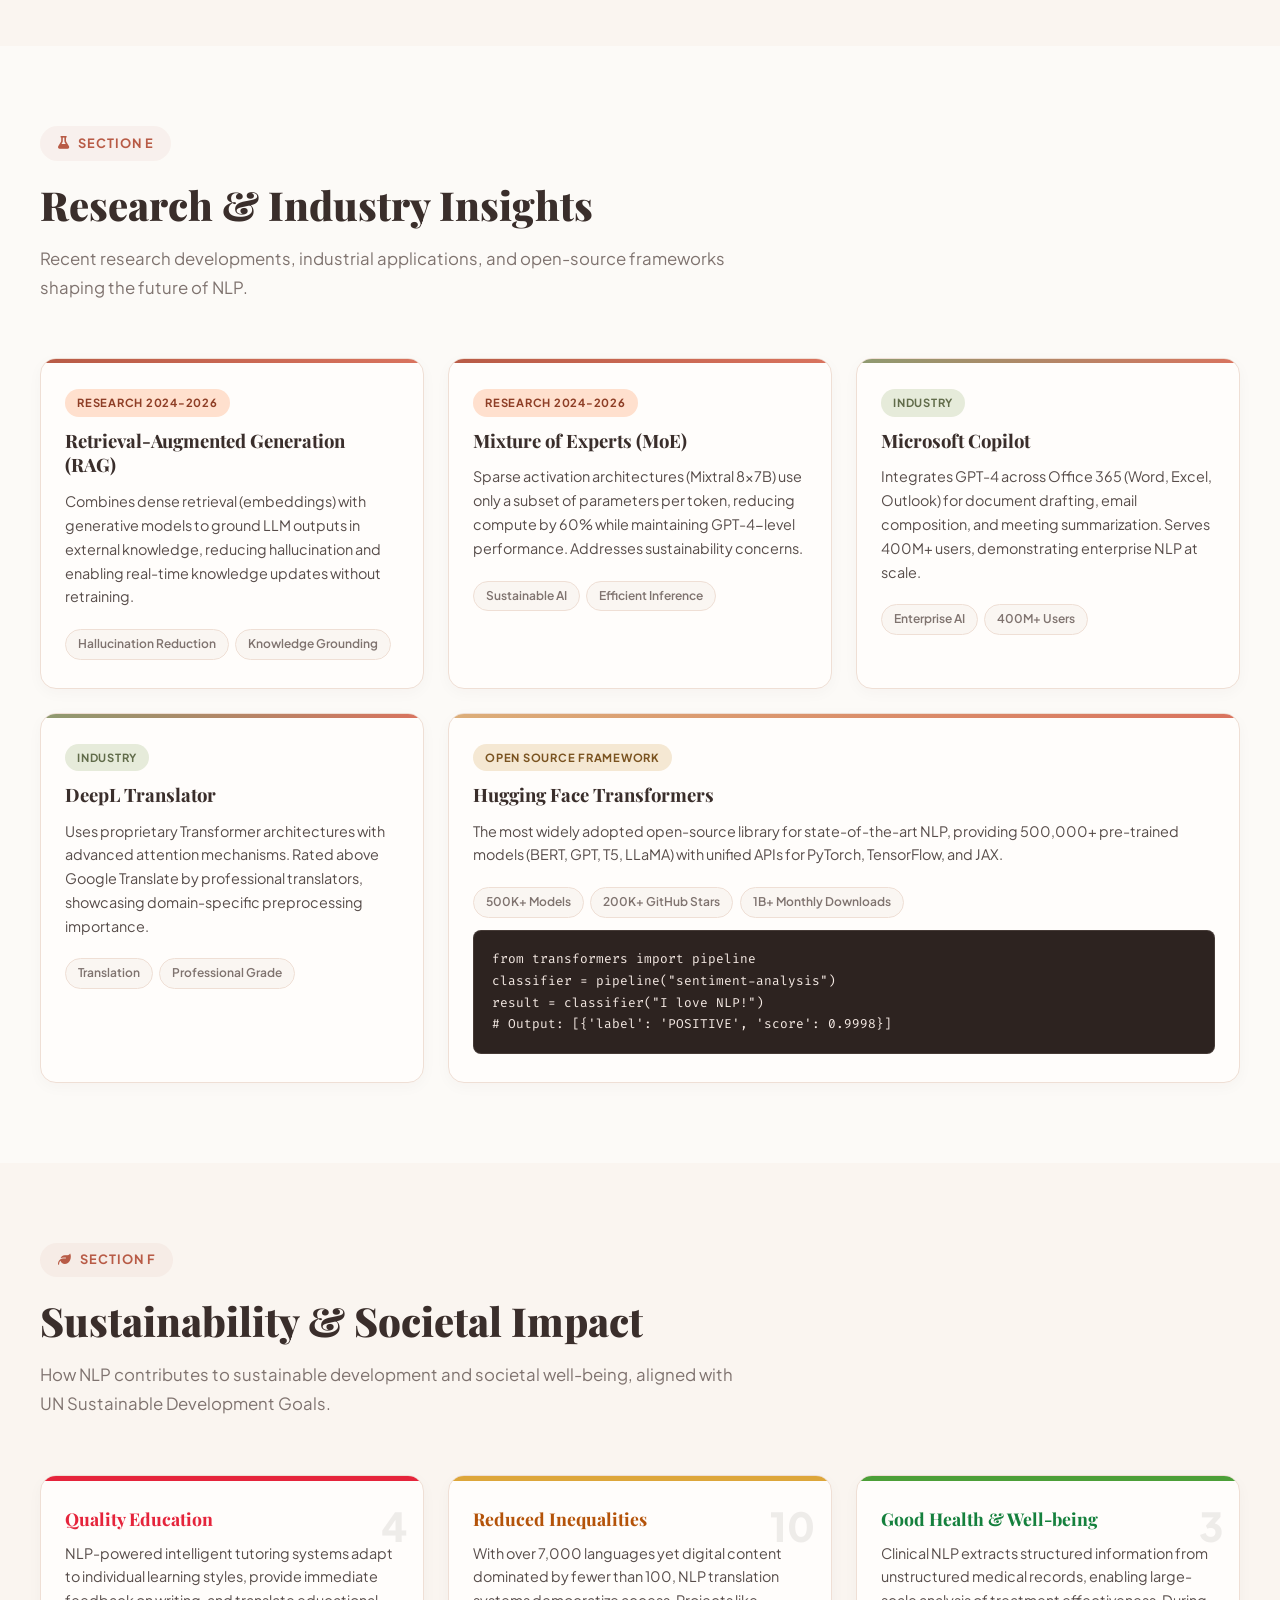
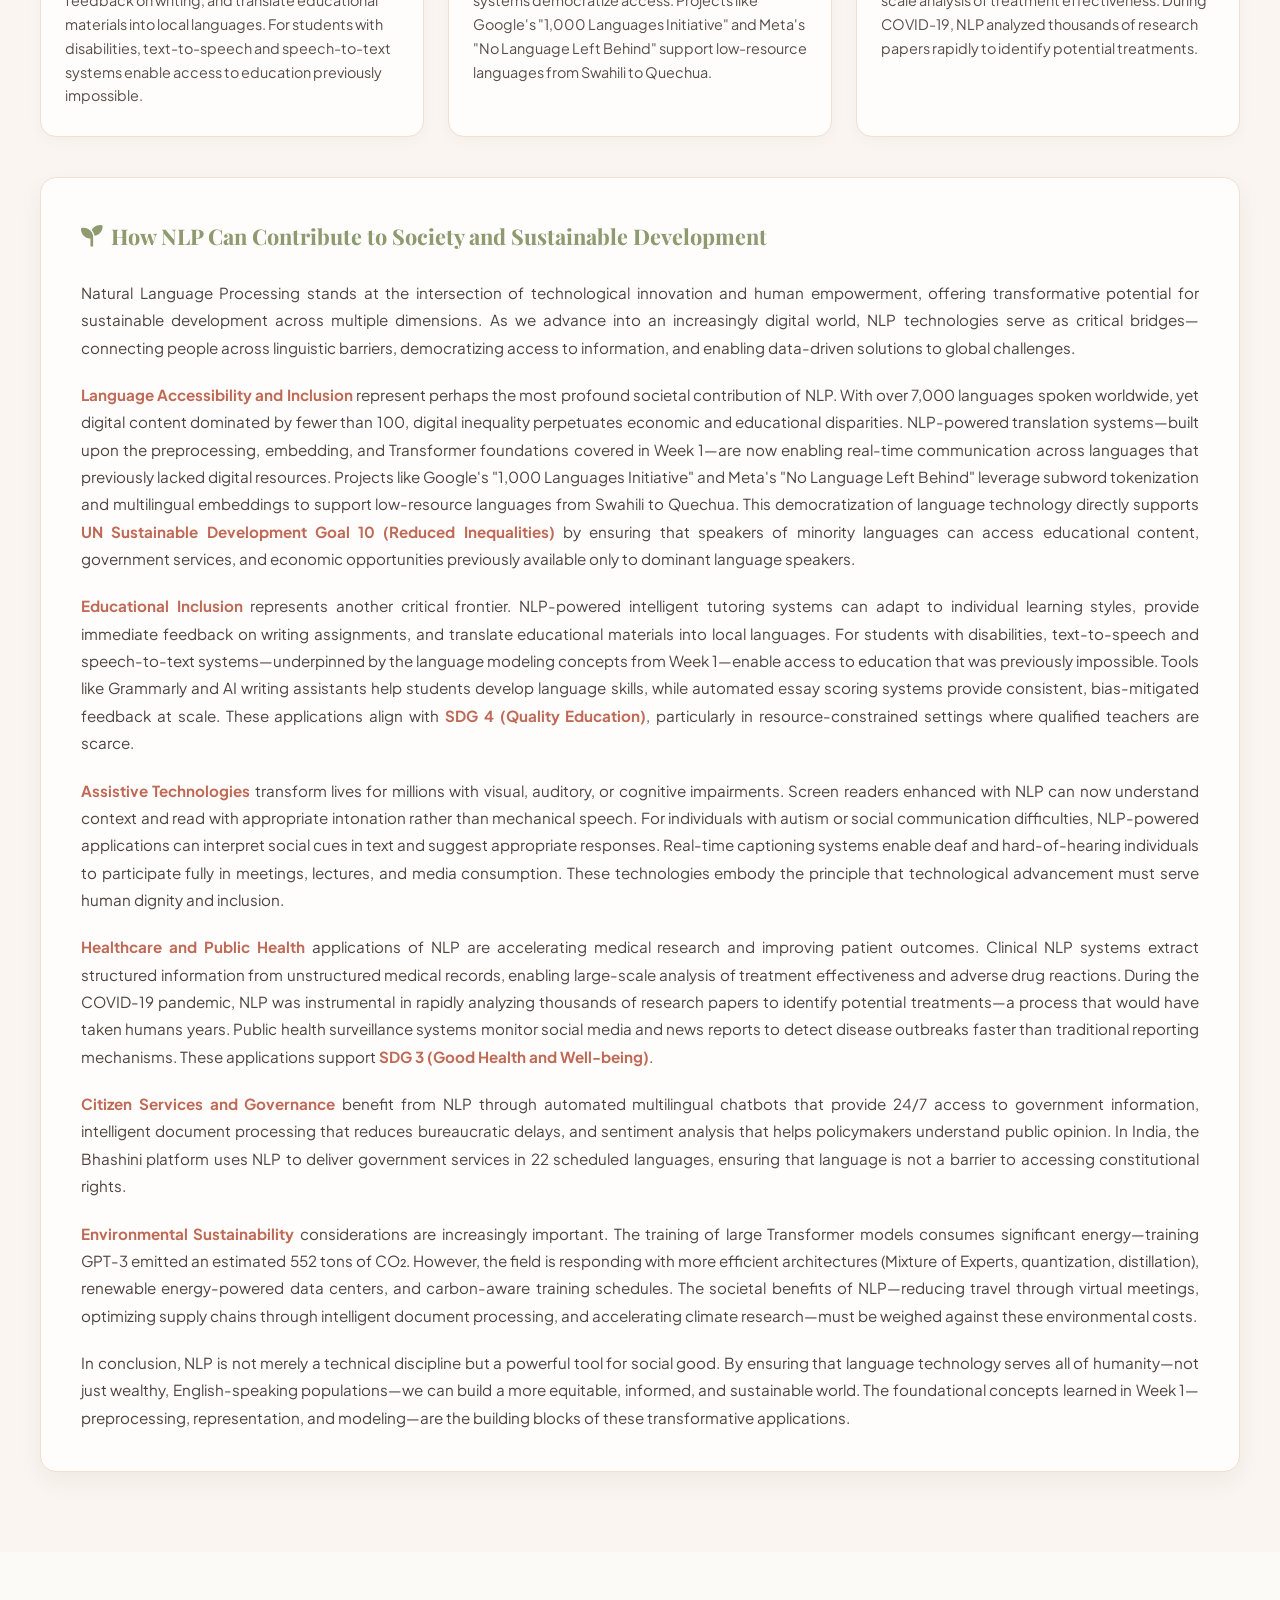
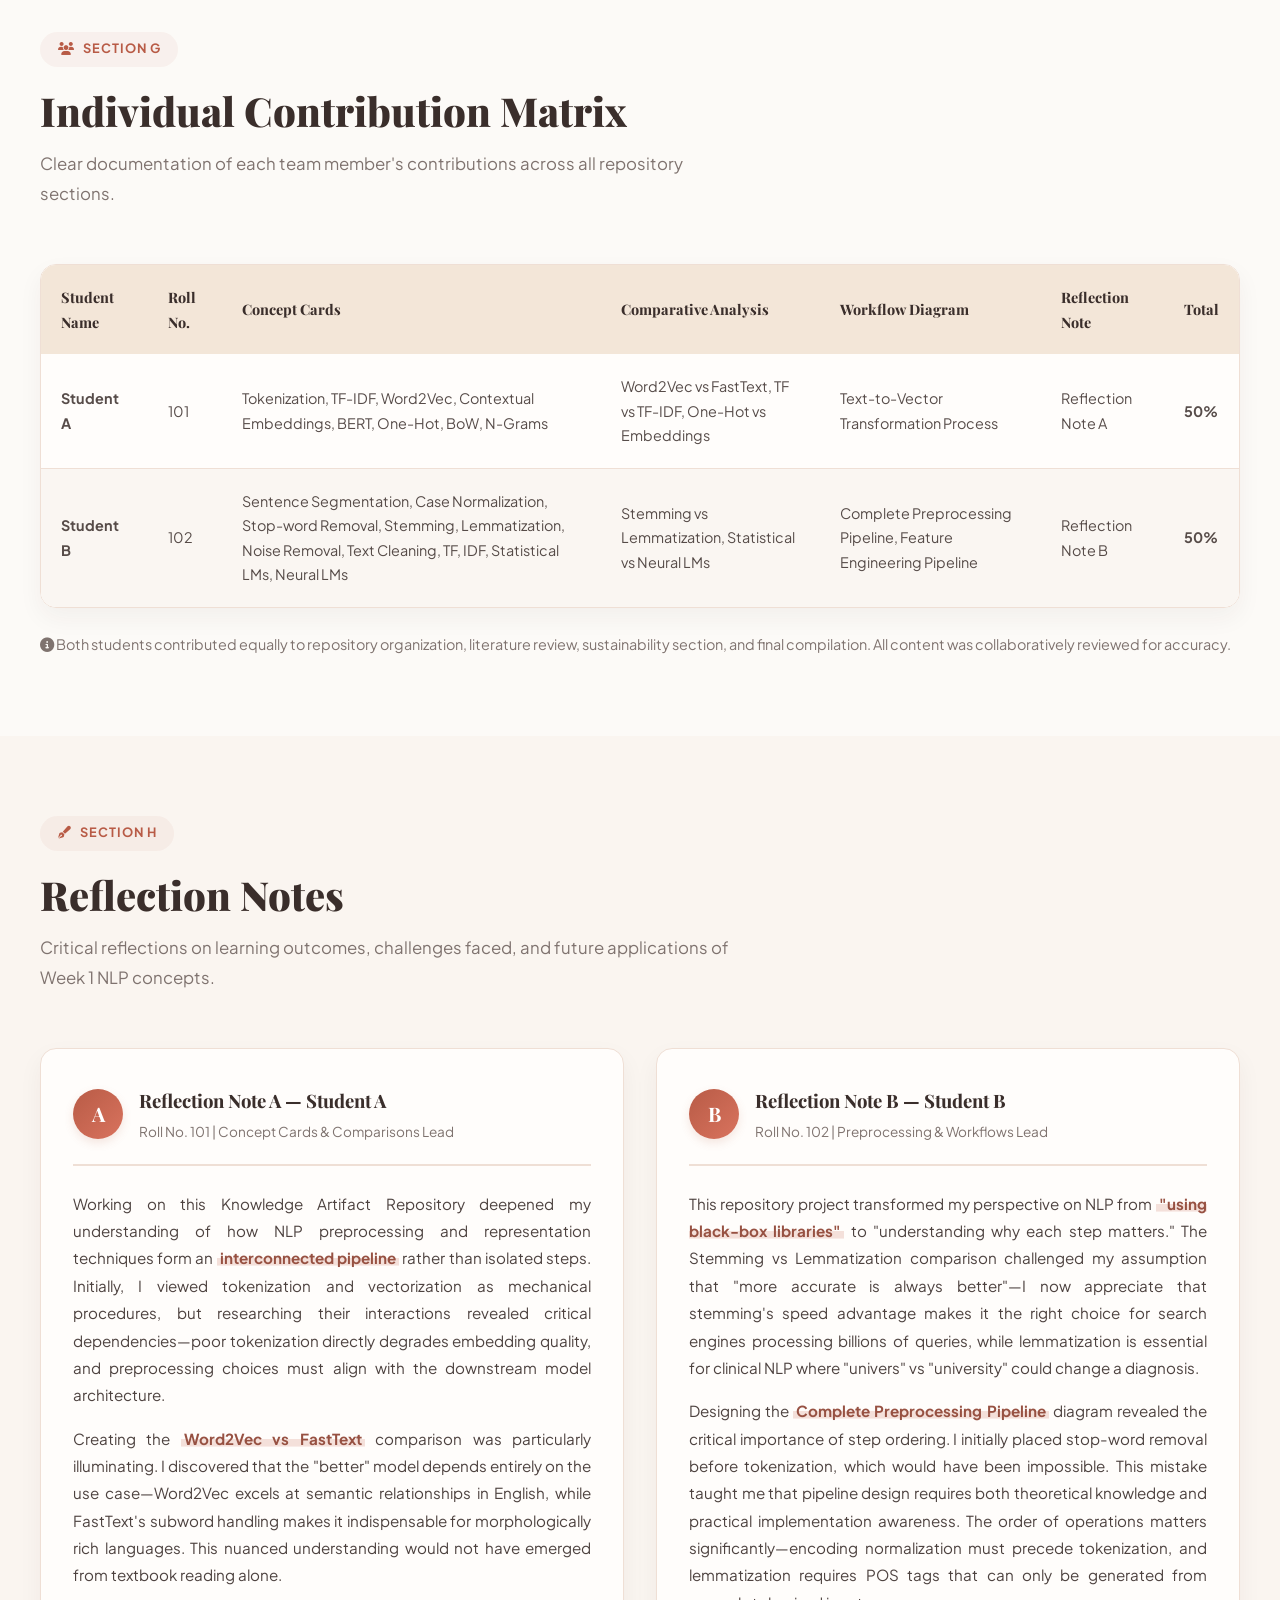
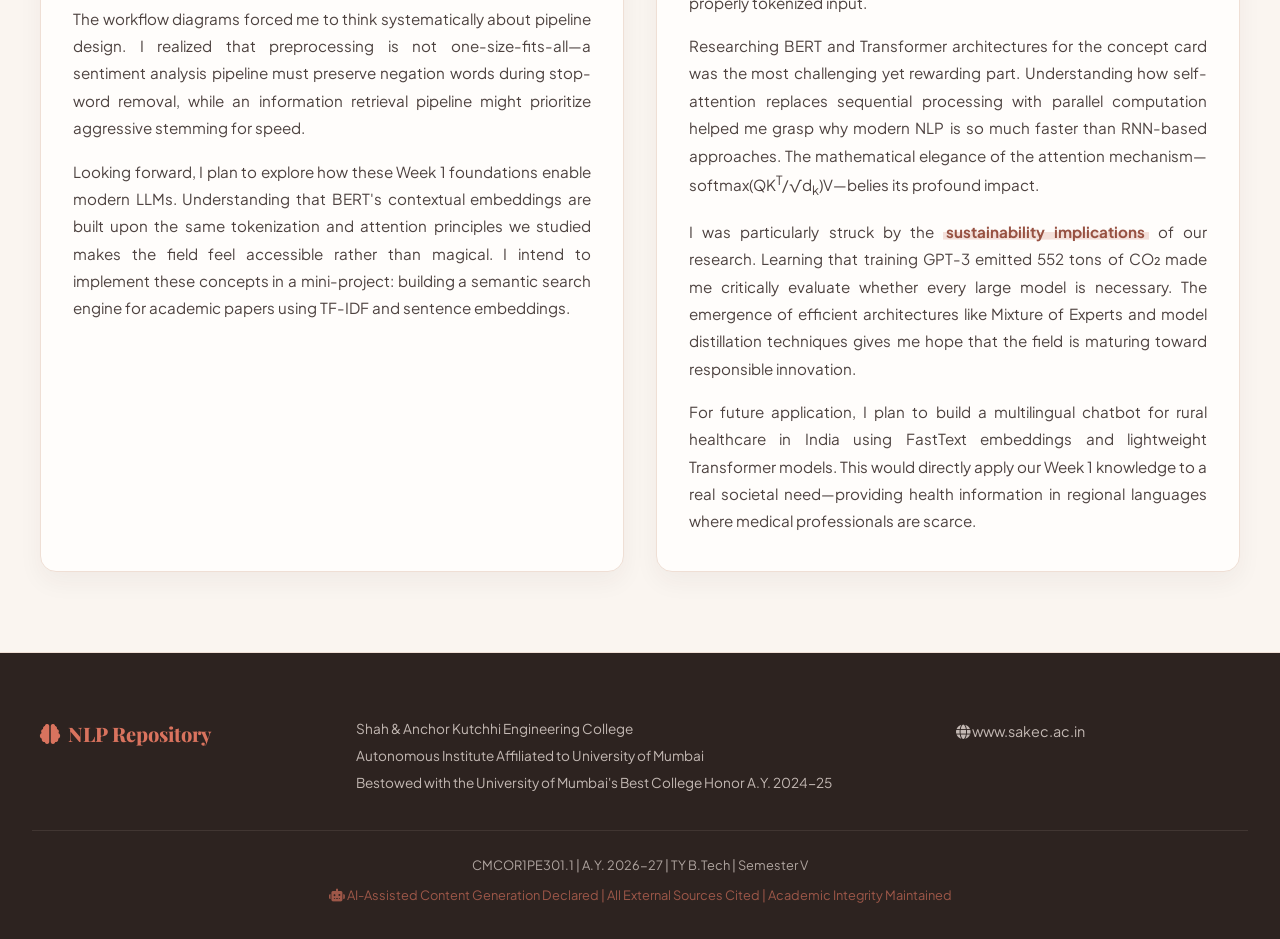
==== commit 29f6a33d: "Refractor project into modular structure" ====
--- a/index.html
+++ b/index.html
@@ -1,2758 +1,323 @@
 <!DOCTYPE html>
 <html lang="en">
+
 <head>
     <meta charset="UTF-8">
     <meta name="viewport" content="width=device-width, initial-scale=1.0">
     <title>NLP Knowledge Artifact Repository | SAKEC</title>
-    <link href="https://fonts.googleapis.com/css2?family=Inter:wght@300;400;500;600;700;800&family=Fira+Code:wght@400;500&display=swap" rel="stylesheet">
+    <link
+        href="https://fonts.googleapis.com/css2?family=Inter:wght@300;400;500;600;700;800&family=Fira+Code:wght@400;500&display=swap"
+        rel="stylesheet">
     <link rel="stylesheet" href="https://cdnjs.cloudflare.com/ajax/libs/font-awesome/6.5.1/css/all.min.css">
-    <style>
-        :root {
-            --primary: #2563eb;
-            --primary-dark: #1e40af;
-            --secondary: #7c3aed;
-            --accent: #06b6d4;
-            --success: #10b981;
-            --warning: #f59e0b;
-            --danger: #ef4444;
-            --dark: #0f172a;
-            --light: #f8fafc;
-            --gray: #64748b;
-            --border: #e2e8f0;
-            --shadow: 0 1px 3px rgba(0,0,0,0.1);
-            --shadow-md: 0 4px 6px -1px rgba(0,0,0,0.1);
-            --shadow-lg: 0 10px 15px -3px rgba(0,0,0,0.1);
-            --shadow-xl: 0 20px 25px -5px rgba(0,0,0,0.1);
-            --radius: 12px;
-            --radius-sm: 8px;
-            --transition: all 0.3s cubic-bezier(0.4, 0, 0.2, 1);
-        }
-
-        * { margin: 0; padding: 0; box-sizing: border-box; }
-        html { scroll-behavior: smooth; scroll-padding-top: 80px; }
-        body {
-            font-family: 'Inter', -apple-system, BlinkMacSystemFont, sans-serif;
-            line-height: 1.6;
-            color: var(--dark);
-            background: var(--light);
-            overflow-x: hidden;
-        }
-
-        /* ===== NAVIGATION ===== */
-        .navbar {
-            position: fixed;
-            top: 0; left: 0; right: 0;
-            background: rgba(255,255,255,0.95);
-            backdrop-filter: blur(12px);
-            padding: 0.75rem 2rem;
-            display: flex;
-            justify-content: space-between;
-            align-items: center;
-            box-shadow: var(--shadow-md);
-            z-index: 1000;
-            border-bottom: 1px solid var(--border);
-        }
-        .nav-brand {
-            display: flex;
-            align-items: center;
-            gap: 0.5rem;
-            font-size: 1.1rem;
-            font-weight: 800;
-            color: var(--primary);
-            text-decoration: none;
-        }
-        .nav-brand i { font-size: 1.4rem; }
-        .nav-links {
-            display: flex;
-            list-style: none;
-            gap: 0.25rem;
-        }
-        .nav-links a {
-            text-decoration: none;
-            color: var(--dark);
-            font-weight: 500;
-            font-size: 0.85rem;
-            padding: 0.5rem 0.75rem;
-            border-radius: var(--radius-sm);
-            transition: var(--transition);
-        }
-        .nav-links a:hover { color: var(--primary); background: rgba(37,99,235,0.08); }
-        .hamburger { display: none; flex-direction: column; gap: 4px; cursor: pointer; padding: 0.5rem; }
-        .hamburger span { width: 22px; height: 2.5px; background: var(--dark); border-radius: 3px; transition: var(--transition); }
-
-        /* ===== HERO ===== */
-        .hero {
-            min-height: 100vh;
-            display: flex;
-            align-items: center;
-            justify-content: center;
-            padding: 7rem 2rem 4rem;
-            background: linear-gradient(135deg, #1e3a8a 0%, #3730a3 50%, #7c3aed 100%);
-            color: white;
-            position: relative;
-            overflow: hidden;
-        }
-        .hero::before {
-            content: '';
-            position: absolute;
-            inset: 0;
-            background: url("data:image/svg+xml,%3Csvg width='60' height='60' viewBox='0 0 60 60' xmlns='http://www.w3.org/2000/svg'%3E%3Cg fill='none' fill-rule='evenodd'%3E%3Cg fill='%23ffffff' fill-opacity='0.05'%3E%3Cpath d='M36 34v-4h-2v4h-4v2h4v4h2v-4h4v-2h-4zm0-30V0h-2v4h-4v2h4v4h2V6h4V4h-4zM6 34v-4H4v4H0v2h4v4h2v-4h4v-2H6zM6 4V0H4v4H0v2h4v4h2V6h4V4H6z'/%3E%3C/g%3E%3C/g%3E%3C/svg%3E");
-            opacity: 0.5;
-        }
-        .hero-inner {
-            max-width: 1200px;
-            width: 100%;
-            display: grid;
-            grid-template-columns: 1.2fr 1fr;
-            gap: 4rem;
-            align-items: center;
-            position: relative;
-            z-index: 2;
-        }
-        .hero-content h1 {
-            font-size: 3.5rem;
-            font-weight: 800;
-            line-height: 1.1;
-            margin-bottom: 0.75rem;
-            background: linear-gradient(to right, #fff, #c7d2fe);
-            -webkit-background-clip: text;
-            -webkit-text-fill-color: transparent;
-        }
-        .hero-content h2 {
-            font-size: 1.5rem;
-            font-weight: 400;
-            opacity: 0.85;
-            margin-bottom: 1.25rem;
-        }
-        .hero-meta {
-            display: flex;
-            flex-wrap: wrap;
-            gap: 0.75rem;
-            margin-bottom: 2rem;
-        }
-        .meta-badge {
-            background: rgba(255,255,255,0.12);
-            border: 1px solid rgba(255,255,255,0.2);
-            padding: 0.4rem 1rem;
-            border-radius: 50px;
-            font-size: 0.85rem;
-            backdrop-filter: blur(5px);
-        }
-        .cta-group { display: flex; gap: 1rem; flex-wrap: wrap; }
-        .cta-primary {
-            display: inline-flex;
-            align-items: center;
-            gap: 0.5rem;
-            background: white;
-            color: var(--primary-dark);
-            padding: 0.875rem 1.75rem;
-            border-radius: var(--radius);
-            text-decoration: none;
-            font-weight: 600;
-            transition: var(--transition);
-            box-shadow: var(--shadow-xl);
-        }
-        .cta-primary:hover { transform: translateY(-2px); box-shadow: 0 25px 30px -5px rgba(0,0,0,0.3); }
-        .cta-secondary {
-            display: inline-flex;
-            align-items: center;
-            gap: 0.5rem;
-            background: transparent;
-            color: white;
-            padding: 0.875rem 1.75rem;
-            border-radius: var(--radius);
-            text-decoration: none;
-            font-weight: 600;
-            border: 1px solid rgba(255,255,255,0.3);
-            transition: var(--transition);
-        }
-        .cta-secondary:hover { background: rgba(255,255,255,0.1); }
-
-        .hero-visual {
-            position: relative;
-            height: 400px;
-            display: flex;
-            align-items: center;
-            justify-content: center;
-        }
-        .orbit-container {
-            position: relative;
-            width: 320px;
-            height: 320px;
-        }
-        .orbit-center {
-            position: absolute;
-            top: 50%; left: 50%;
-            transform: translate(-50%, -50%);
-            width: 100px; height: 100px;
-            background: linear-gradient(135deg, var(--accent), var(--primary));
-            border-radius: 50%;
-            display: flex;
-            align-items: center;
-            justify-content: center;
-            font-size: 2.5rem;
-            box-shadow: 0 0 40px rgba(6,182,212,0.4);
-            z-index: 10;
-        }
-        .orbit-ring {
-            position: absolute;
-            inset: 0;
-            border: 2px dashed rgba(255,255,255,0.15);
-            border-radius: 50%;
-            animation: spin 20s linear infinite;
-        }
-        .orbit-item {
-            position: absolute;
-            background: rgba(255,255,255,0.1);
-            backdrop-filter: blur(10px);
-            border: 1px solid rgba(255,255,255,0.2);
-            padding: 0.6rem 1.2rem;
-            border-radius: 50px;
-            font-size: 0.85rem;
-            font-weight: 600;
-            white-space: nowrap;
-            animation: float 4s ease-in-out infinite;
-        }
-        .orbit-item:nth-child(2) { top: 0; left: 50%; transform: translateX(-50%); animation-delay: 0s; }
-        .orbit-item:nth-child(3) { top: 20%; right: -10%; animation-delay: 0.5s; }
-        .orbit-item:nth-child(4) { bottom: 20%; right: -10%; animation-delay: 1s; }
-        .orbit-item:nth-child(5) { bottom: 0; left: 50%; transform: translateX(-50%); animation-delay: 1.5s; }
-        .orbit-item:nth-child(6) { bottom: 20%; left: -10%; animation-delay: 2s; }
-        .orbit-item:nth-child(7) { top: 20%; left: -10%; animation-delay: 2.5s; }
-
-        @keyframes spin { from { transform: rotate(0deg); } to { transform: rotate(360deg); } }
-        @keyframes float {
-            0%, 100% { transform: translateY(0) scale(1); }
-            50% { transform: translateY(-10px) scale(1.05); }
-        }
-
-        /* ===== COURSE INFO BAR ===== */
-        .course-bar {
-            background: white;
-            border-bottom: 1px solid var(--border);
-            padding: 1.5rem 2rem;
-        }
-        .course-bar-inner {
-            max-width: 1200px;
-            margin: 0 auto;
-            display: grid;
-            grid-template-columns: repeat(4, 1fr);
-            gap: 1.5rem;
-        }
-        .course-stat {
-            display: flex;
-            align-items: center;
-            gap: 1rem;
-            padding: 1rem;
-            border-radius: var(--radius-sm);
-            background: var(--light);
-        }
-        .stat-icon {
-            width: 44px; height: 44px;
-            background: linear-gradient(135deg, var(--primary), var(--secondary));
-            border-radius: var(--radius-sm);
-            display: flex;
-            align-items: center;
-            justify-content: center;
-            color: white;
-            font-size: 1.1rem;
-        }
-        .stat-label { font-size: 0.75rem; color: var(--gray); text-transform: uppercase; letter-spacing: 0.5px; }
-        .stat-value { font-size: 1.1rem; font-weight: 700; color: var(--dark); }
-
-        /* ===== SECTIONS ===== */
-        .section { padding: 5rem 2rem; }
-        .section-alt { background: #f1f5f9; }
-        .container { max-width: 1200px; margin: 0 auto; }
-        .section-header {
-            margin-bottom: 3rem;
-            max-width: 700px;
-        }
-        .section-label {
-            display: inline-flex;
-            align-items: center;
-            gap: 0.5rem;
-            background: linear-gradient(135deg, var(--primary), var(--secondary));
-            color: white;
-            padding: 0.35rem 1rem;
-            border-radius: 50px;
-            font-size: 0.8rem;
-            font-weight: 700;
-            text-transform: uppercase;
-            letter-spacing: 1px;
-            margin-bottom: 1rem;
-        }
-        .section-title {
-            font-size: 2.25rem;
-            font-weight: 800;
-            color: var(--dark);
-            margin-bottom: 0.75rem;
-            line-height: 1.2;
-        }
-        .section-desc {
-            color: var(--gray);
-            font-size: 1.1rem;
-            line-height: 1.7;
-        }
-
-        /* ===== CONCEPT CARDS ===== */
-        .filter-bar {
-            display: flex;
-            gap: 0.5rem;
-            margin-bottom: 2rem;
-            flex-wrap: wrap;
-        }
-        .filter-pill {
-            padding: 0.5rem 1.25rem;
-            border: 1.5px solid var(--border);
-            background: white;
-            border-radius: 50px;
-            cursor: pointer;
-            font-weight: 500;
-            font-size: 0.9rem;
-            transition: var(--transition);
-        }
-        .filter-pill:hover { border-color: var(--primary); color: var(--primary); }
-        .filter-pill.active {
-            background: linear-gradient(135deg, var(--primary), var(--secondary));
-            color: white;
-            border-color: transparent;
-            box-shadow: var(--shadow-md);
-        }
-
-        .concept-grid {
-            display: grid;
-            grid-template-columns: repeat(auto-fill, minmax(360px, 1fr));
-            gap: 1.5rem;
-        }
-        .concept-card {
-            background: white;
-            border-radius: var(--radius);
-            overflow: hidden;
-            box-shadow: var(--shadow);
-            transition: var(--transition);
-            border: 1px solid var(--border);
-            display: flex;
-            flex-direction: column;
-        }
-        .concept-card:hover {
-            transform: translateY(-4px);
-            box-shadow: var(--shadow-xl);
-            border-color: rgba(37,99,235,0.2);
-        }
-        .card-header {
-            padding: 1rem 1.5rem;
-            display: flex;
-            justify-content: space-between;
-            align-items: center;
-            position: relative;
-            overflow: hidden;
-        }
-        .card-header::before {
-            content: '';
-            position: absolute;
-            inset: 0;
-            opacity: 0.08;
-        }
-        .card-header.preprocessing { background: linear-gradient(135deg, #dbeafe, #eff6ff); }
-        .card-header.preprocessing::before { background: #2563eb; }
-        .card-header.feature { background: linear-gradient(135deg, #f3e8ff, #faf5ff); }
-        .card-header.feature::before { background: #7c3aed; }
-        .card-header.representation { background: linear-gradient(135deg, #ccfbf1, #f0fdfa); }
-        .card-header.representation::before { background: #06b6d4; }
-        .card-header.models { background: linear-gradient(135deg, #fef3c7, #fffbeb); }
-        .card-header.models::before { background: #f59e0b; }
-
-        .card-id {
-            font-size: 1.25rem;
-            font-weight: 800;
-            color: var(--dark);
-            opacity: 0.5;
-            position: relative;
-        }
-        .card-tag {
-            font-size: 0.7rem;
-            font-weight: 700;
-            text-transform: uppercase;
-            letter-spacing: 1px;
-            padding: 0.25rem 0.75rem;
-            border-radius: 50px;
-            position: relative;
-        }
-        .card-tag.preprocessing { background: #bfdbfe; color: #1e40af; }
-        .card-tag.feature { background: #ddd6fe; color: #5b21b6; }
-        .card-tag.representation { background: #99f6e4; color: #0f766e; }
-        .card-tag.models { background: #fde68a; color: #92400e; }
-
-        .card-body { padding: 1.25rem 1.5rem; flex: 1; }
-        .card-body h3 {
-            font-size: 1.15rem;
-            font-weight: 700;
-            color: var(--dark);
-            margin-bottom: 1rem;
-        }
-        .field { margin-bottom: 1rem; }
-        .field:last-child { margin-bottom: 0; }
-        .field-label {
-            font-size: 0.75rem;
-            font-weight: 700;
-            text-transform: uppercase;
-            letter-spacing: 0.5px;
-            color: var(--primary);
-            margin-bottom: 0.35rem;
-            display: flex;
-            align-items: center;
-            gap: 0.4rem;
-        }
-        .field-label i { font-size: 0.8rem; }
-        .field p {
-            font-size: 0.9rem;
-            color: #475569;
-            line-height: 1.6;
-        }
-        .code-block {
-            background: #0f172a;
-            color: #e2e8f0;
-            padding: 0.75rem 1rem;
-            border-radius: var(--radius-sm);
-            font-family: 'Fira Code', monospace;
-            font-size: 0.8rem;
-            line-height: 1.5;
-            overflow-x: auto;
-            margin-top: 0.5rem;
-        }
-        .code-block .comment { color: #64748b; }
-        .code-block .keyword { color: #c084fc; }
-        .code-block .string { color: #4ade80; }
-        .code-block .number { color: #fbbf24; }
-
-        .card-footer {
-            padding: 1rem 1.5rem;
-            background: #f8fafc;
-            border-top: 1px solid var(--border);
-            display: grid;
-            grid-template-columns: 1fr 1fr;
-            gap: 1rem;
-        }
-        .footer-col h4 {
-            font-size: 0.7rem;
-            font-weight: 700;
-            text-transform: uppercase;
-            letter-spacing: 0.5px;
-            margin-bottom: 0.4rem;
-        }
-        .footer-col.pros h4 { color: var(--success); }
-        .footer-col.cons h4 { color: var(--danger); }
-        .footer-col ul {
-            list-style: none;
-            font-size: 0.8rem;
-            color: #475569;
-        }
-        .footer-col li {
-            padding: 0.15rem 0;
-            display: flex;
-            align-items: flex-start;
-            gap: 0.4rem;
-        }
-        .footer-col li::before {
-            content: '';
-            width: 5px; height: 5px;
-            border-radius: 50%;
-            margin-top: 0.4rem;
-            flex-shrink: 0;
-        }
-        .footer-col.pros li::before { background: var(--success); }
-        .footer-col.cons li::before { background: var(--danger); }
-
-        /* ===== COMPARISONS ===== */
-        .tab-nav {
-            display: flex;
-            gap: 0.5rem;
-            margin-bottom: 2rem;
-            overflow-x: auto;
-            padding-bottom: 0.5rem;
-            scrollbar-width: none;
-        }
-        .tab-nav::-webkit-scrollbar { display: none; }
-        .tab-btn {
-            padding: 0.75rem 1.5rem;
-            border: none;
-            background: white;
-            border-radius: var(--radius-sm);
-            cursor: pointer;
-            font-weight: 600;
-            font-size: 0.9rem;
-            white-space: nowrap;
-            transition: var(--transition);
-            box-shadow: var(--shadow);
-            color: var(--dark);
-        }
-        .tab-btn:hover { background: var(--light); }
-        .tab-btn.active {
-            background: linear-gradient(135deg, var(--primary), var(--secondary));
-            color: white;
-            box-shadow: var(--shadow-md);
-        }
-        .tab-panel {
-            display: none;
-            animation: fadeIn 0.4s ease;
-        }
-        .tab-panel.active { display: block; }
-        @keyframes fadeIn {
-            from { opacity: 0; transform: translateY(10px); }
-            to { opacity: 1; transform: translateY(0); }
-        }
-
-        .comp-table-wrap {
-            overflow-x: auto;
-            border-radius: var(--radius);
-            box-shadow: var(--shadow-md);
-            margin-bottom: 1.5rem;
-            border: 1px solid var(--border);
-        }
-        .comp-table {
-            width: 100%;
-            border-collapse: collapse;
-            background: white;
-            font-size: 0.9rem;
-        }
-        .comp-table th {
-            background: var(--dark);
-            color: white;
-            padding: 1rem 1.25rem;
-            text-align: left;
-            font-weight: 600;
-            font-size: 0.85rem;
-            text-transform: uppercase;
-            letter-spacing: 0.5px;
-        }
-        .comp-table td {
-            padding: 1rem 1.25rem;
-            border-bottom: 1px solid var(--border);
-            color: #334155;
-            vertical-align: top;
-        }
-        .comp-table tr:last-child td { border-bottom: none; }
-        .comp-table tr:hover { background: #f8fafc; }
-        .comp-table td:first-child {
-            font-weight: 600;
-            color: var(--dark);
-            width: 160px;
-            background: #f8fafc;
-        }
-        .col-left { border-left: 3px solid var(--primary); }
-        .col-right { border-left: 3px solid var(--secondary); }
-        .badge-good { color: var(--success); font-weight: 600; }
-        .badge-bad { color: var(--danger); font-weight: 600; }
-        .badge-info { color: var(--primary); font-weight: 600; }
-
-        .verdict {
-            background: linear-gradient(135deg, var(--primary), var(--secondary));
-            color: white;
-            padding: 1.25rem 1.5rem;
-            border-radius: var(--radius);
-            display: flex;
-            align-items: center;
-            gap: 1rem;
-            font-size: 0.95rem;
-            line-height: 1.6;
-        }
-        .verdict i { font-size: 1.5rem; flex-shrink: 0; }
-        .verdict strong { font-weight: 700; }
-
-        /* ===== WORKFLOWS ===== */
-        .workflow-grid {
-            display: grid;
-            grid-template-columns: repeat(auto-fit, minmax(350px, 1fr));
-            gap: 2rem;
-        }
-        .workflow-card {
-            background: white;
-            border-radius: var(--radius);
-            box-shadow: var(--shadow-md);
-            border: 1px solid var(--border);
-            overflow: hidden;
-        }
-        .workflow-header {
-            padding: 1.25rem 1.5rem;
-            background: linear-gradient(135deg, var(--dark), #334155);
-            color: white;
-        }
-        .workflow-header h3 {
-            font-size: 1.1rem;
-            font-weight: 700;
-            display: flex;
-            align-items: center;
-            gap: 0.5rem;
-        }
-        .workflow-body { padding: 1.5rem; }
-
-        .pipeline {
-            display: flex;
-            flex-direction: column;
-            gap: 0;
-        }
-        .pipe-step {
-            display: flex;
-            align-items: center;
-            gap: 1rem;
-            padding: 0.875rem 1rem;
-            background: var(--light);
-            border-radius: var(--radius-sm);
-            border: 1.5px solid var(--border);
-            transition: var(--transition);
-        }
-        .pipe-step:hover { border-color: var(--primary); background: #eff6ff; }
-        .pipe-step.final {
-            background: linear-gradient(135deg, var(--primary), var(--secondary));
-            color: white;
-            border-color: transparent;
-            font-weight: 600;
-        }
-        .step-num {
-            width: 28px; height: 28px;
-            background: white;
-            color: var(--primary);
-            border-radius: 50%;
-            display: flex;
-            align-items: center;
-            justify-content: center;
-            font-size: 0.75rem;
-            font-weight: 700;
-            flex-shrink: 0;
-            box-shadow: var(--shadow);
-        }
-        .pipe-step.final .step-num { background: rgba(255,255,255,0.2); color: white; }
-        .step-text { font-size: 0.9rem; font-weight: 500; }
-        .step-detail { font-size: 0.75rem; color: var(--gray); margin-top: 0.15rem; }
-        .pipe-step.final .step-detail { color: rgba(255,255,255,0.8); }
-        .pipe-arrow {
-            text-align: center;
-            color: var(--gray);
-            font-size: 1.2rem;
-            padding: 0.25rem 0;
-        }
-
-        .evo-flow {
-            display: flex;
-            align-items: stretch;
-            gap: 0;
-        }
-        .evo-stage {
-            flex: 1;
-            padding: 1.25rem;
-            text-align: center;
-            border: 2px solid var(--border);
-            position: relative;
-        }
-        .evo-stage:first-child { border-radius: var(--radius-sm) 0 0 var(--radius-sm); }
-        .evo-stage:last-child { border-radius: 0 var(--radius-sm) var(--radius-sm) 0; }
-        .evo-stage.active {
-            background: linear-gradient(135deg, var(--primary), var(--secondary));
-            color: white;
-            border-color: transparent;
-        }
-        .evo-stage:not(:last-child)::after {
-            content: '';
-            position: absolute;
-            right: -10px; top: 50%;
-            transform: translateY(-50%);
-            width: 0; height: 0;
-            border-top: 10px solid transparent;
-            border-bottom: 10px solid transparent;
-            border-left: 10px solid var(--border);
-            z-index: 2;
-        }
-        .evo-stage.active:not(:last-child)::after { border-left-color: var(--secondary); }
-        .evo-label {
-            font-size: 0.7rem;
-            font-weight: 700;
-            text-transform: uppercase;
-            letter-spacing: 1px;
-            margin-bottom: 0.5rem;
-            opacity: 0.7;
-        }
-        .evo-title { font-weight: 700; font-size: 1rem; margin-bottom: 0.5rem; }
-        .evo-items { display: flex; flex-direction: column; gap: 0.35rem; }
-        .evo-item {
-            font-size: 0.8rem;
-            padding: 0.35rem 0.75rem;
-            background: rgba(255,255,255,0.15);
-            border-radius: 50px;
-        }
-        .evo-stage:not(.active) .evo-item { background: #f1f5f9; }
-
-        /* ===== APPLICATIONS ===== */
-        .app-grid {
-            display: grid;
-            grid-template-columns: repeat(auto-fill, minmax(300px, 1fr));
-            gap: 1.5rem;
-        }
-        .app-card {
-            background: white;
-            border-radius: var(--radius);
-            box-shadow: var(--shadow);
-            border: 1px solid var(--border);
-            overflow: hidden;
-            transition: var(--transition);
-        }
-        .app-card:hover { transform: translateY(-4px); box-shadow: var(--shadow-xl); }
-        .app-top {
-            padding: 1.5rem;
-            display: flex;
-            align-items: center;
-            gap: 1rem;
-            border-bottom: 1px solid var(--border);
-        }
-        .app-icon-box {
-            width: 50px; height: 50px;
-            border-radius: var(--radius-sm);
-            display: flex;
-            align-items: center;
-            justify-content: center;
-            font-size: 1.25rem;
-            color: white;
-        }
-        .app-icon-box.search { background: linear-gradient(135deg, #3b82f6, #1d4ed8); }
-        .app-icon-box.chat { background: linear-gradient(135deg, #8b5cf6, #6d28d9); }
-        .app-icon-box.sentiment { background: linear-gradient(135deg, #10b981, #059669); }
-        .app-icon-box.translate { background: linear-gradient(135deg, #f59e0b, #d97706); }
-        .app-icon-box.summarize { background: linear-gradient(135deg, #ef4444, #dc2626); }
-        .app-icon-box.clinical { background: linear-gradient(135deg, #06b6d4, #0891b2); }
-        .app-title { font-size: 1.1rem; font-weight: 700; }
-        .app-body { padding: 1.25rem 1.5rem; }
-        .app-field { margin-bottom: 0.75rem; }
-        .app-field:last-child { margin-bottom: 0; }
-        .app-field strong {
-            font-size: 0.75rem;
-            text-transform: uppercase;
-            letter-spacing: 0.5px;
-            color: var(--gray);
-            display: block;
-            margin-bottom: 0.25rem;
-        }
-        .app-field p { font-size: 0.9rem; color: #475569; line-height: 1.5; }
-
-        /* ===== RESEARCH ===== */
-        .research-grid {
-            display: grid;
-            grid-template-columns: repeat(auto-fill, minmax(300px, 1fr));
-            gap: 1.5rem;
-        }
-        .research-card {
-            background: white;
-            border-radius: var(--radius);
-            box-shadow: var(--shadow);
-            border: 1px solid var(--border);
-            padding: 1.5rem;
-            position: relative;
-            overflow: hidden;
-        }
-        .research-card::before {
-            content: '';
-            position: absolute;
-            top: 0; left: 0; right: 0;
-            height: 4px;
-        }
-        .research-card.research::before { background: linear-gradient(90deg, var(--primary), var(--secondary)); }
-        .research-card.industry::before { background: linear-gradient(90deg, var(--success), var(--accent)); }
-        .research-card.framework::before { background: linear-gradient(90deg, var(--warning), var(--danger)); }
-        .research-badge {
-            display: inline-block;
-            padding: 0.2rem 0.75rem;
-            border-radius: 50px;
-            font-size: 0.7rem;
-            font-weight: 700;
-            text-transform: uppercase;
-            letter-spacing: 0.5px;
-            margin-bottom: 0.75rem;
-        }
-        .research-card.research .research-badge { background: #dbeafe; color: #1e40af; }
-        .research-card.industry .research-badge { background: #d1fae5; color: #065f46; }
-        .research-card.framework .research-badge { background: #fef3c7; color: #92400e; }
-        .research-card h3 { font-size: 1.1rem; font-weight: 700; margin-bottom: 0.75rem; color: var(--dark); }
-        .research-card p { font-size: 0.9rem; color: #475569; line-height: 1.6; margin-bottom: 1rem; }
-        .research-tags { display: flex; flex-wrap: wrap; gap: 0.4rem; }
-        .r-tag {
-            font-size: 0.75rem;
-            padding: 0.25rem 0.6rem;
-            background: var(--light);
-            border-radius: 50px;
-            color: var(--gray);
-            font-weight: 500;
-        }
-        .code-snippet {
-            background: #0f172a;
-            color: #e2e8f0;
-            padding: 1rem;
-            border-radius: var(--radius-sm);
-            font-family: 'Fira Code', monospace;
-            font-size: 0.8rem;
-            margin-top: 0.75rem;
-            overflow-x: auto;
-        }
-
-        /* ===== SUSTAINABILITY ===== */
-        .sdg-row {
-            display: grid;
-            grid-template-columns: repeat(3, 1fr);
-            gap: 1.5rem;
-            margin-bottom: 2.5rem;
-        }
-        .sdg-card {
-            background: white;
-            border-radius: var(--radius);
-            box-shadow: var(--shadow);
-            border: 1px solid var(--border);
-            padding: 1.5rem;
-            position: relative;
-            overflow: hidden;
-        }
-        .sdg-card::before {
-            content: '';
-            position: absolute;
-            top: 0; left: 0; right: 0;
-            height: 5px;
-        }
-        .sdg-card:nth-child(1)::before { background: #e5243b; }
-        .sdg-card:nth-child(2)::before { background: #dda63a; }
-        .sdg-card:nth-child(3)::before { background: #4c9f38; }
-        .sdg-num {
-            position: absolute;
-            top: 1rem; right: 1rem;
-            font-size: 2.5rem;
-            font-weight: 800;
-            opacity: 0.08;
-        }
-        .sdg-card h4 { font-size: 1rem; margin-bottom: 0.5rem; }
-        .sdg-card:nth-child(1) h4 { color: #e5243b; }
-        .sdg-card:nth-child(2) h4 { color: #b45309; }
-        .sdg-card:nth-child(3) h4 { color: #15803d; }
-        .sdg-card p { font-size: 0.9rem; color: #475569; line-height: 1.6; }
-
-        .essay-box {
-            background: white;
-            border-radius: var(--radius);
-            box-shadow: var(--shadow-md);
-            border: 1px solid var(--border);
-            padding: 2.5rem;
-        }
-        .essay-box h3 {
-            display: flex;
-            align-items: center;
-            gap: 0.5rem;
-            font-size: 1.25rem;
-            color: var(--success);
-            margin-bottom: 1.5rem;
-        }
-        .essay-box p {
-            font-size: 1rem;
-            color: #475569;
-            line-height: 1.8;
-            margin-bottom: 1rem;
-            text-align: justify;
-        }
-        .essay-box p:last-child { margin-bottom: 0; }
-        .essay-box strong { color: var(--dark); }
-
-        /* ===== CONTRIBUTION MATRIX ===== */
-        .matrix-wrap {
-            overflow-x: auto;
-            border-radius: var(--radius);
-            box-shadow: var(--shadow-md);
-            border: 1px solid var(--border);
-        }
-        .matrix-table {
-            width: 100%;
-            border-collapse: collapse;
-            background: white;
-            font-size: 0.9rem;
-        }
-        .matrix-table th {
-            background: var(--dark);
-            color: white;
-            padding: 1rem;
-            text-align: left;
-            font-weight: 600;
-        }
-        .matrix-table td {
-            padding: 1rem;
-            border-bottom: 1px solid var(--border);
-            color: #334155;
-        }
-        .matrix-table tr:last-child td { border-bottom: none; }
-        .matrix-table tr:nth-child(even) { background: #f8fafc; }
-        .matrix-table td:first-child { font-weight: 600; color: var(--dark); }
-
-        /* ===== REFLECTIONS ===== */
-        .reflection-grid {
-            display: grid;
-            grid-template-columns: repeat(auto-fit, minmax(400px, 1fr));
-            gap: 2rem;
-        }
-        .reflection-card {
-            background: white;
-            border-radius: var(--radius);
-            box-shadow: var(--shadow-md);
-            border: 1px solid var(--border);
-            padding: 2rem;
-        }
-        .reflection-header {
-            display: flex;
-            align-items: center;
-            gap: 1rem;
-            margin-bottom: 1.5rem;
-            padding-bottom: 1rem;
-            border-bottom: 2px solid var(--border);
-        }
-        .reflection-avatar {
-            width: 50px; height: 50px;
-            background: linear-gradient(135deg, var(--primary), var(--secondary));
-            border-radius: 50%;
-            display: flex;
-            align-items: center;
-            justify-content: center;
-            color: white;
-            font-size: 1.25rem;
-            font-weight: 700;
-        }
-        .reflection-meta h4 { font-size: 1.1rem; color: var(--dark); }
-        .reflection-meta span { font-size: 0.85rem; color: var(--gray); }
-        .reflection-body p {
-            font-size: 0.95rem;
-            color: #475569;
-            line-height: 1.8;
-            margin-bottom: 1rem;
-            text-align: justify;
-        }
-        .reflection-body p:last-child { margin-bottom: 0; }
-        .highlight-text {
-            background: linear-gradient(120deg, #dbeafe 0%, #dbeafe 100%);
-            background-repeat: no-repeat;
-            background-size: 100% 40%;
-            background-position: 0 88%;
-            padding: 0 0.2rem;
-            font-weight: 600;
-            color: var(--primary-dark);
-        }
-
-        /* ===== FOOTER ===== */
-        .footer {
-            background: var(--dark);
-            color: white;
-            padding: 3rem 2rem 1.5rem;
-        }
-        .footer-inner {
-            max-width: 1200px;
-            margin: 0 auto;
-            display: grid;
-            grid-template-columns: 1fr 2fr 1fr;
-            gap: 2rem;
-            align-items: start;
-            margin-bottom: 2rem;
-        }
-        .footer-brand {
-            display: flex;
-            align-items: center;
-            gap: 0.5rem;
-            font-size: 1.1rem;
-            font-weight: 700;
-        }
-        .footer-info p { opacity: 0.6; font-size: 0.85rem; margin-bottom: 0.25rem; }
-        .footer-link {
-            color: white;
-            opacity: 0.6;
-            text-decoration: none;
-            font-size: 0.9rem;
-            transition: var(--transition);
-        }
-        .footer-link:hover { opacity: 1; }
-        .footer-bottom {
-            border-top: 1px solid rgba(255,255,255,0.1);
-            padding-top: 1.5rem;
-            text-align: center;
-            opacity: 0.5;
-            font-size: 0.8rem;
-        }
-        .ai-note { color: var(--accent); margin-top: 0.5rem; }
-
-        /* ===== SCROLL TO TOP ===== */
-        .scroll-top {
-            position: fixed;
-            bottom: 2rem; right: 2rem;
-            width: 48px; height: 48px;
-            background: linear-gradient(135deg, var(--primary), var(--secondary));
-            color: white;
-            border: none;
-            border-radius: 50%;
-            cursor: pointer;
-            display: flex;
-            align-items: center;
-            justify-content: center;
-            font-size: 1.1rem;
-            box-shadow: var(--shadow-xl);
-            opacity: 0;
-            visibility: hidden;
-            transition: var(--transition);
-            z-index: 999;
-        }
-        .scroll-top.visible { opacity: 1; visibility: visible; }
-        .scroll-top:hover { transform: translateY(-3px); }
-
-        /* ===== CONCEPT CARD: COMPACT VIEW + MODAL ===== */
-        /* By default, only the first field (Definition) and the header/title show on the card.
-           Everything else (Purpose, Working Principle, Example, pros/cons footer) is revealed
-           only inside the full-details modal. */
-        .concept-card .card-body > div.field:nth-of-type(n+2) { display: none; }
-        .concept-card .card-footer { display: none; }
-        .concept-card .card-body p.card-desc-hint {
-            font-size: 0.8rem;
-            color: var(--gray);
-            margin-top: 0.75rem;
-        }
-
-        .details-btn {
-            margin-top: 1rem;
-            display: inline-flex;
-            align-items: center;
-            justify-content: center;
-            gap: 0.5rem;
-            width: 100%;
-            background: linear-gradient(135deg, var(--primary), var(--secondary));
-            color: white;
-            border: none;
-            padding: 0.65rem 1.25rem;
-            border-radius: var(--radius-sm);
-            font-weight: 600;
-            font-size: 0.85rem;
-            font-family: inherit;
-            cursor: pointer;
-            transition: var(--transition);
-        }
-        .details-btn:hover { transform: translateY(-2px); box-shadow: var(--shadow-md); }
-        .details-btn:active { transform: translateY(0); }
-
-        body.modal-open { overflow: hidden; }
-
-        .modal-overlay {
-            position: fixed;
-            inset: 0;
-            background: rgba(15, 23, 42, 0.55);
-            backdrop-filter: blur(8px);
-            -webkit-backdrop-filter: blur(8px);
-            display: flex;
-            align-items: center;
-            justify-content: center;
-            padding: 2rem 1.25rem;
-            z-index: 2000;
-            opacity: 0;
-            visibility: hidden;
-            transition: opacity 0.25s ease, visibility 0.25s ease;
-        }
-        .modal-overlay.active { opacity: 1; visibility: visible; }
-
-        .modal-box {
-            position: relative;
-            background: white;
-            border-radius: var(--radius);
-            max-width: 640px;
-            width: 100%;
-            max-height: 88vh;
-            overflow-y: auto;
-            box-shadow: var(--shadow-xl);
-            transform: scale(0.94) translateY(12px);
-            transition: transform 0.25s cubic-bezier(0.4, 0, 0.2, 1);
-        }
-        .modal-overlay.active .modal-box { transform: scale(1) translateY(0); }
-
-        /* Inside the modal, reveal everything the compact card hides */
-        .modal-box .concept-card { box-shadow: none; border: none; border-radius: 0; }
-        .modal-box .card-body > div.field:nth-of-type(n+2) { display: block !important; }
-        .modal-box .card-footer { display: grid !important; }
-        .modal-box .details-btn { display: none !important; }
-
-        .modal-close-btn {
-            position: sticky;
-            top: 1rem;
-            float: right;
-            margin: 1rem 1rem -2.5rem 0;
-            width: 36px; height: 36px;
-            border-radius: 50%;
-            border: none;
-            background: rgba(15,23,42,0.08);
-            color: var(--dark);
-            font-size: 1rem;
-            cursor: pointer;
-            display: flex;
-            align-items: center;
-            justify-content: center;
-            z-index: 10;
-            transition: var(--transition);
-        }
-        .modal-close-btn:hover { background: rgba(15,23,42,0.16); transform: rotate(90deg); }
-
-        /* ===== RESPONSIVE ===== */
-        @media (max-width: 1024px) {
-            .hero-inner { grid-template-columns: 1fr; text-align: center; }
-            .hero-visual { display: none; }
-            .hero-content h1 { font-size: 2.5rem; }
-            .cta-group { justify-content: center; }
-            .course-bar-inner { grid-template-columns: repeat(2, 1fr); }
-            .sdg-row { grid-template-columns: 1fr; }
-            .reflection-grid { grid-template-columns: 1fr; }
-            .footer-inner { grid-template-columns: 1fr; text-align: center; }
-        }
-        @media (max-width: 768px) {
-            .nav-links {
-                position: fixed;
-                top: 60px; right: -100%;
-                width: 100%; height: calc(100vh - 60px);
-                background: white;
-                flex-direction: column;
-                align-items: center;
-                padding: 2rem 0;
-                transition: var(--transition);
-                box-shadow: var(--shadow-xl);
-            }
-            .nav-links.active { right: 0; }
-            .hamburger { display: flex; }
-            .hero { padding: 6rem 1.5rem 2rem; }
-            .hero-content h1 { font-size: 2rem; }
-            .section { padding: 3rem 1.5rem; }
-            .section-title { font-size: 1.75rem; }
-            .concept-grid { grid-template-columns: 1fr; }
-            .course-bar-inner { grid-template-columns: 1fr; }
-            .evo-flow { flex-direction: column; }
-            .evo-stage { border-radius: var(--radius-sm) !important; }
-            .evo-stage:not(:last-child)::after {
-                right: 50% !important; bottom: -10px !important; top: auto !important;
-                transform: translateX(50%) rotate(90deg) !important;
-            }
-            .modal-box { max-height: 92vh; }
-        }
-    </style>
-<base target="_blank">
+    <link rel="stylesheet" href="css/common.css">
+    <link rel="stylesheet" href="css/section_a.css">
+    <link rel="stylesheet" href="css/section_b.css">
+    <link rel="stylesheet" href="css/section_c.css">
+    <link rel="stylesheet" href="css/section_d.css">
+    <link rel="stylesheet" href="css/section_e.css">
+    <link rel="stylesheet" href="css/section_f.css">
+    <link rel="stylesheet" href="css/section_g.css">
+    <link rel="stylesheet" href="css/section_h.css">
+    <base target="_blank">
 </head>
+
 <body>
-
-<!-- Navigation -->
-<nav class="navbar">
-    <a href="#" class="nav-brand"><i class="fas fa-brain"></i><span>NLP Repository</span></a>
-    <ul class="nav-links" id="navLinks">
-        <li><a href="#concepts">Concepts</a></li>
-        <li><a href="#comparisons">Comparisons</a></li>
-        <li><a href="#workflows">Workflows</a></li>
-        <li><a href="#applications">Applications</a></li>
-        <li><a href="#research">Research</a></li>
-        <li><a href="#sustainability">Sustainability</a></li>
-        <li><a href="#contributions">Contributions</a></li>
-    </ul>
-    <div class="hamburger" onclick="toggleNav()"><span></span><span></span><span></span></div>
-</nav>
-
-<!-- Hero -->
-<header class="hero">
-    <div class="hero-inner">
-        <div class="hero-content">
-            <h1>Natural Language Processing</h1>
-            <h2>Knowledge Artifact Repository</h2>
-            <div class="hero-meta">
-                <span class="meta-badge"><i class="fas fa-university"></i> University of Mumbai</span>
-                <span class="meta-badge"><i class="fas fa-award"></i> Best College Honor</span>
-                <span class="meta-badge"><i class="fas fa-code"></i> CMCOR1PE301.1</span>
-            </div>
-            <div class="cta-group">
-                <a href="#concepts" class="cta-primary">Explore Repository <i class="fas fa-arrow-down"></i></a>
-                <a href="https://www.sakec.ac.in" target="_blank" class="cta-secondary"><i class="fas fa-globe"></i> SAKEC</a>
-            </div>
-        </div>
-        <div class="hero-visual">
-            <div class="orbit-container">
-                <div class="orbit-ring"></div>
-                <div class="orbit-item">Tokenization</div>
-                <div class="orbit-item">TF-IDF</div>
-                <div class="orbit-item">Word2Vec</div>
-                <div class="orbit-item">BERT</div>
-                <div class="orbit-item">Transformers</div>
-                <div class="orbit-item">FastText</div>
-                <div class="orbit-center"><i class="fas fa-atom"></i></div>
+    <!-- Navigation -->
+    <nav class="navbar">
+        <a href="index.html" target="_self" class="nav-brand"><i class="fas fa-brain"></i><span>NLP
+                Repository</span></a>
+        <ul class="nav-links" id="navLinks">
+            <li><a href="index.html" target="_self" class="active">Home</a></li>
+            <li><a href="#concepts" target="_self" class="">Concepts</a></li>
+            <li><a href="#comparisons" target="_self" class="">Comparisons</a></li>
+            <li><a href="#workflows" target="_self" class="">Workflows</a></li>
+            <li><a href="#applications" target="_self" class="">Applications</a></li>
+            <li><a href="#research" target="_self" class="">Research</a></li>
+            <li><a href="#sustainability" target="_self" class="">Sustainability</a></li>
+            <li><a href="#contributions" target="_self" class="">Contributions</a></li>
+            <li><a href="#reflections" target="_self" class="">Reflections</a></li>
+        </ul>
+        <div class="hamburger" onclick="toggleNav()"><span></span><span></span><span></span></div>
+    </nav>
+
+    <!-- Hero -->
+    <header class="hero">
+        <div class="hero-inner">
+            <div class="hero-content">
+                <h1>Natural Language Processing</h1>
+                <h2>Knowledge Artifact Repository</h2>
+                <div class="hero-meta">
+                    <span class="meta-badge"><i class="fas fa-university"></i> University of Mumbai</span>
+                    <span class="meta-badge"><i class="fas fa-award"></i> Best College Honor</span>
+                    <span class="meta-badge"><i class="fas fa-code"></i> CMCOR1PE301.1</span>
+                </div>
+                <div class="cta-group">
+                    <a href="#concepts" target="_self" class="cta-primary">Explore Repository <i
+                            class="fas fa-arrow-down"></i></a>
+                    <a href="https://www.sakec.ac.in" target="_blank" class="cta-secondary"><i class="fas fa-globe"></i>
+                        SAKEC</a>
+                </div>
+            </div>
+            <div class="hero-visual">
+                <div class="orbit-container">
+                    <div class="orbit-ring"></div>
+                    <div class="orbit-item">Tokenization</div>
+                    <div class="orbit-item">TF-IDF</div>
+                    <div class="orbit-item">Word2Vec</div>
+                    <div class="orbit-item">BERT</div>
+                    <div class="orbit-item">Transformers</div>
+                    <div class="orbit-item">FastText</div>
+                    <div class="orbit-center"><i class="fas fa-atom"></i></div>
+                </div>
+            </div>
+        </div>
+    </header>
+
+    <!-- Course Info -->
+    <div class="course-bar">
+        <div class="course-bar-inner">
+            <div class="course-stat">
+                <div class="stat-icon"><i class="fas fa-code"></i></div>
+                <div>
+                    <div class="stat-label">Course Code</div>
+                    <div class="stat-value">CMCOR1PE301.1</div>
+                </div>
+            </div>
+            <div class="course-stat">
+                <div class="stat-icon"><i class="fas fa-calendar"></i></div>
+                <div>
+                    <div class="stat-label">Academic Year</div>
+                    <div class="stat-value">2026-27</div>
+                </div>
+            </div>
+            <div class="course-stat">
+                <div class="stat-icon"><i class="fas fa-layer-group"></i></div>
+                <div>
+                    <div class="stat-label">Semester</div>
+                    <div class="stat-value">V</div>
+                </div>
+            </div>
+            <div class="course-stat">
+                <div class="stat-icon"><i class="fas fa-graduation-cap"></i></div>
+                <div>
+                    <div class="stat-label">Class</div>
+                    <div class="stat-value">TY B.Tech</div>
+                </div>
             </div>
         </div>
     </div>
-</header>
-
-<!-- Course Info -->
-<div class="course-bar">
-    <div class="course-bar-inner">
-        <div class="course-stat"><div class="stat-icon"><i class="fas fa-code"></i></div><div><div class="stat-label">Course Code</div><div class="stat-value">CMCOR1PE301.1</div></div></div>
-        <div class="course-stat"><div class="stat-icon"><i class="fas fa-calendar"></i></div><div><div class="stat-label">Academic Year</div><div class="stat-value">2026-27</div></div></div>
-        <div class="course-stat"><div class="stat-icon"><i class="fas fa-layer-group"></i></div><div><div class="stat-label">Semester</div><div class="stat-value">V</div></div></div>
-        <div class="course-stat"><div class="stat-icon"><i class="fas fa-graduation-cap"></i></div><div><div class="stat-label">Class</div><div class="stat-value">TY B.Tech</div></div></div>
+
+    <!-- Hub Dashboard Section -->
+    <section id="dashboard" class="section">
+        <div class="container">
+            <div class="section-header">
+                <div class="section-label"><i class="fas fa-th-large"></i> Repository Hub</div>
+                <h2 class="section-title">Knowledge Architecture</h2>
+                <p class="section-desc">Explore the structured learning materials, comparisons, workflows, and
+                    reflections compiled from Week 1 Natural Language Processing analysis.</p>
+            </div>
+
+            <div class="category-grid"
+                style="display: grid; grid-template-columns: repeat(auto-fit, minmax(280px, 1fr)); gap: 1.5rem;">
+                <div class="category-card"
+                    style="display: flex; flex-direction: column; gap: 0.85rem; padding: 1.75rem; background: white; border-radius: 12px; border: 1px solid #e2e8f0; box-shadow: 0 1px 3px rgba(0,0,0,0.1);">
+                    <div class="category-icon preprocessing"
+                        style="width: 56px; height: 56px; border-radius: 8px; display: flex; align-items: center; justify-content: center; font-size: 1.4rem; color: white; background: linear-gradient(135deg, var(--primary), var(--accent));">
+                        <i class="fas fa-filter"></i>
+                    </div>
+                    <h3>Concept Cards</h3>
+                    <p style="color: #64748b; font-size: 0.9rem; line-height: 1.6; flex: 1;">Study the 21 unique concept
+                        cards across Text Preprocessing, Feature Engineering, Embeddings, and Language Models.</p>
+                    <a href="#concepts" target="_self" style="text-decoration: none;" class="category-view-btn"><i
+                            class="fas fa-arrow-right"></i> Open Concepts</a>
+                </div>
+
+                <div class="category-card"
+                    style="display: flex; flex-direction: column; gap: 0.85rem; padding: 1.75rem; background: white; border-radius: 12px; border: 1px solid #e2e8f0; box-shadow: 0 1px 3px rgba(0,0,0,0.1);">
+                    <div class="category-icon feature"
+                        style="width: 56px; height: 56px; border-radius: 8px; display: flex; align-items: center; justify-content: center; font-size: 1.4rem; color: white; background: linear-gradient(135deg, var(--primary), var(--accent));">
+                        <i class="fas fa-chart-bar"></i>
+                    </div>
+                    <h3>Comparative Analysis</h3>
+                    <p style="color: #64748b; font-size: 0.9rem; line-height: 1.6; flex: 1;">Side-by-side matrices
+                        detailing trade-offs of major NLP tools: Lemmatization vs. Stemming, and Word2Vec vs. FastText.
+                    </p>
+                    <a href="#comparisons" target="_self" style="text-decoration: none;" class="category-view-btn"><i
+                            class="fas fa-arrow-right"></i> Open Comparisons</a>
+                </div>
+
+                <div class="category-card"
+                    style="display: flex; flex-direction: column; gap: 0.85rem; padding: 1.75rem; background: white; border-radius: 12px; border: 1px solid #e2e8f0; box-shadow: 0 1px 3px rgba(0,0,0,0.1);">
+                    <div class="category-icon representation"
+                        style="width: 56px; height: 56px; border-radius: 8px; display: flex; align-items: center; justify-content: center; font-size: 1.4rem; color: white; background: linear-gradient(135deg, var(--primary), var(--accent));">
+                        <i class="fas fa-vector-square"></i>
+                    </div>
+                    <h3>Workflow Pipelines</h3>
+                    <p style="color: #64748b; font-size: 0.9rem; line-height: 1.6; flex: 1;">Visual layout
+                        representations highlighting complete preprocessing steps and text representation engineering
+                        pipelines.</p>
+                    <a href="#workflows" target="_self" style="text-decoration: none;" class="category-view-btn"><i
+                            class="fas fa-arrow-right"></i> Open Workflows</a>
+                </div>
+
+                <div class="category-card"
+                    style="display: flex; flex-direction: column; gap: 0.85rem; padding: 1.75rem; background: white; border-radius: 12px; border: 1px solid #e2e8f0; box-shadow: 0 1px 3px rgba(0,0,0,0.1);">
+                    <div class="category-icon models"
+                        style="width: 56px; height: 56px; border-radius: 8px; display: flex; align-items: center; justify-content: center; font-size: 1.4rem; color: white; background: linear-gradient(135deg, var(--primary), var(--accent));">
+                        <i class="fas fa-brain"></i>
+                    </div>
+                    <h3>Real-World Applications</h3>
+                    <p style="color: #64748b; font-size: 0.9rem; line-height: 1.6; flex: 1;">Discover industrial NLP use
+                        cases and integrations: from Search Engines to Machine Translation and Clinical Analytics.</p>
+                    <a href="#applications" target="_self" style="text-decoration: none;" class="category-view-btn"><i
+                            class="fas fa-arrow-right"></i> Open Applications</a>
+                </div>
+
+                <div class="category-card"
+                    style="display: flex; flex-direction: column; gap: 0.85rem; padding: 1.75rem; background: white; border-radius: 12px; border: 1px solid #e2e8f0; box-shadow: 0 1px 3px rgba(0,0,0,0.1);">
+                    <div class="category-icon search"
+                        style="width: 56px; height: 56px; border-radius: 8px; display: flex; align-items: center; justify-content: center; font-size: 1.4rem; color: white; background: linear-gradient(135deg, var(--primary), var(--accent));">
+                        <i class="fas fa-search"></i>
+                    </div>
+                    <h3>Research & Literature</h3>
+                    <p style="color: #64748b; font-size: 0.9rem; line-height: 1.6; flex: 1;">Summaries of key NLP
+                        papers, framework comparisons, and modern library documentation indexes.</p>
+                    <a href="#research" target="_self" style="text-decoration: none;" class="category-view-btn"><i
+                            class="fas fa-arrow-right"></i> Open Research</a>
+                </div>
+
+                <div class="category-card"
+                    style="display: flex; flex-direction: column; gap: 0.85rem; padding: 1.75rem; background: white; border-radius: 12px; border: 1px solid #e2e8f0; box-shadow: 0 1px 3px rgba(0,0,0,0.1);">
+                    <div class="category-icon chat"
+                        style="width: 56px; height: 56px; border-radius: 8px; display: flex; align-items: center; justify-content: center; font-size: 1.4rem; color: white; background: linear-gradient(135deg, var(--primary), var(--accent));">
+                        <i class="fas fa-globe-americas"></i>
+                    </div>
+                    <h3>Sustainabilty Essay</h3>
+                    <p style="color: #64748b; font-size: 0.9rem; line-height: 1.6; flex: 1;">An analysis exploring deep
+                        learning carbon offsets and mapping NLP solutions to specific UN Sustainable Development Goals.
+                    </p>
+                    <a href="#sustainability" target="_self" style="text-decoration: none;" class="category-view-btn"><i
+                            class="fas fa-arrow-right"></i> Open Sustainability</a>
+                </div>
+
+                <div class="category-card"
+                    style="display: flex; flex-direction: column; gap: 0.85rem; padding: 1.75rem; background: white; border-radius: 12px; border: 1px solid #e2e8f0; box-shadow: 0 1px 3px rgba(0,0,0,0.1);">
+                    <div class="category-icon translate"
+                        style="width: 56px; height: 56px; border-radius: 8px; display: flex; align-items: center; justify-content: center; font-size: 1.4rem; color: white; background: linear-gradient(135deg, var(--primary), var(--accent));">
+                        <i class="fas fa-award"></i>
+                    </div>
+                    <h3>Contribution Matrix</h3>
+                    <p style="color: #64748b; font-size: 0.9rem; line-height: 1.6; flex: 1;">The project division matrix
+                        outlining lead roles and percentages for Academic Integrity standards.</p>
+                    <a href="#contributions" target="_self" style="text-decoration: none;" class="category-view-btn"><i
+                            class="fas fa-arrow-right"></i> Open Contributions</a>
+                </div>
+
+                <div class="category-card"
+                    style="display: flex; flex-direction: column; gap: 0.85rem; padding: 1.75rem; background: white; border-radius: 12px; border: 1px solid #e2e8f0; box-shadow: 0 1px 3px rgba(0,0,0,0.1);">
+                    <div class="category-icon summarize"
+                        style="width: 56px; height: 56px; border-radius: 8px; display: flex; align-items: center; justify-content: center; font-size: 1.4rem; color: white; background: linear-gradient(135deg, var(--primary), var(--accent));">
+                        <i class="fas fa-pen-fancy"></i>
+                    </div>
+                    <h3>Reflection Notes</h3>
+                    <p style="color: #64748b; font-size: 0.9rem; line-height: 1.6; flex: 1;">Critical discussions about
+                        pipeline configurations, algorithmic trade-offs, and future explorations.</p>
+                    <a href="#reflections" target="_self" style="text-decoration: none;" class="category-view-btn"><i
+                            class="fas fa-arrow-right"></i> Open Reflections</a>
+                </div>
+            </div>
+        </div>
+    </section>
+
+    <!-- Section A: Concept Cards -->
+    <section id="concepts" class="section">
+        <div class="container section-placeholder" data-src="pages/section_a.html">
+            <p style="text-align: center; opacity: 0.5;"><i class="fas fa-spinner fa-spin"></i> Loading Concepts...</p>
+        </div>
+    </section>
+
+    <!-- Section B: Comparative Analysis -->
+    <section id="comparisons" class="section section-alt">
+        <div class="container section-placeholder" data-src="pages/section_b.html">
+            <p style="text-align: center; opacity: 0.5;"><i class="fas fa-spinner fa-spin"></i> Loading Comparisons...
+            </p>
+        </div>
+    </section>
+
+    <!-- Section C: Workflow Diagrams -->
+    <section id="workflows" class="section">
+        <div class="container section-placeholder" data-src="pages/section_c.html">
+            <p style="text-align: center; opacity: 0.5;"><i class="fas fa-spinner fa-spin"></i> Loading Workflows...</p>
+        </div>
+    </section>
+
+    <!-- Section D: Real-World Applications -->
+    <section id="applications" class="section section-alt">
+        <div class="container section-placeholder" data-src="pages/section_d.html">
+            <p style="text-align: center; opacity: 0.5;"><i class="fas fa-spinner fa-spin"></i> Loading Applications...
+            </p>
+        </div>
+    </section>
+
+    <!-- Section E: Research & Industry -->
+    <section id="research" class="section">
+        <div class="container section-placeholder" data-src="pages/section_e.html">
+            <p style="text-align: center; opacity: 0.5;"><i class="fas fa-spinner fa-spin"></i> Loading Research...</p>
+        </div>
+    </section>
+
+    <!-- Section F: Sustainability -->
+    <section id="sustainability" class="section section-alt">
+        <div class="container section-placeholder" data-src="pages/section_f.html">
+            <p style="text-align: center; opacity: 0.5;"><i class="fas fa-spinner fa-spin"></i> Loading
+                Sustainability...</p>
+        </div>
+    </section>
+
+    <!-- Section G: Contributions -->
+    <section id="contributions" class="section">
+        <div class="container section-placeholder" data-src="pages/section_g.html">
+            <p style="text-align: center; opacity: 0.5;"><i class="fas fa-spinner fa-spin"></i> Loading Contributions...
+            </p>
+        </div>
+    </section>
+
+    <!-- Section H: Reflections -->
+    <section id="reflections" class="section section-alt">
+        <div class="container section-placeholder" data-src="pages/section_h.html">
+            <p style="text-align: center; opacity: 0.5;"><i class="fas fa-spinner fa-spin"></i> Loading Reflections...
+            </p>
+        </div>
+    </section>
+
+    <!-- Footer -->
+    <footer class="footer">
+        <div class="footer-inner">
+            <div class="footer-brand"><i class="fas fa-brain"></i><span>NLP Repository</span></div>
+            <div class="footer-info">
+                <p>Shah & Anchor Kutchhi Engineering College</p>
+                <p>Autonomous Institute Affiliated to University of Mumbai</p>
+                <p>Bestowed with the University of Mumbai's Best College Honor A.Y. 2024-25</p>
+            </div>
+            <div><a href="https://www.sakec.ac.in" target="_blank" class="footer-link"><i class="fas fa-globe"></i>
+                    www.sakec.ac.in</a></div>
+        </div>
+        <div class="footer-bottom">
+            <p> CMCOR1PE301.1 | A.Y. 2026-27 | TY B.Tech | Semester V</p>
+            <p class="ai-note"><i class="fas fa-robot"></i> AI-Assisted Content Generation Declared | All External
+                Sources Cited | Academic Integrity Maintained</p>
+        </div>
+    </footer>
+
+    <button class="scroll-top" id="scrollTop" onclick="window.scrollTo({top:0,behavior:'smooth'})"><i
+            class="fas fa-arrow-up"></i></button>
+
+    <!-- Concept Card Full-Details Modal -->
+    <div class="modal-overlay" id="modalOverlay">
+        <div class="modal-box" id="modalBox"></div>
     </div>
-</div>
-
-<!-- Section A: Concept Cards -->
-<section id="concepts" class="section">
-    <div class="container">
-        <div class="section-header">
-            <div class="section-label"><i class="fas fa-cards-blank"></i> Section A</div>
-            <h2 class="section-title">Concept Cards</h2>
-            <p class="section-desc">Systematic one-page artifacts explaining fundamental NLP concepts with definitions, working principles, examples, and real-world applications.</p>
-        </div>
-
-        <div class="filter-bar">
-            <button class="filter-pill active" onclick="filterConcepts('all', this)">All Concepts</button>
-            <button class="filter-pill" onclick="filterConcepts('preprocessing', this)">Text Preprocessing</button>
-            <button class="filter-pill" onclick="filterConcepts('feature', this)">Feature Engineering</button>
-            <button class="filter-pill" onclick="filterConcepts('representation', this)">Language Representation</button>
-            <button class="filter-pill" onclick="filterConcepts('models', this)">Language Models</button>
-        </div>
-
-        <div class="concept-grid" id="conceptGrid">
-
-            <!-- A.1 Sentence Segmentation -->
-            <div class="concept-card" data-cat="preprocessing">
-                <div class="card-header preprocessing">
-                    <span class="card-id">A.1</span>
-                    <span class="card-tag preprocessing">Preprocessing</span>
-                </div>
-                <div class="card-body">
-                    <h3>Sentence Segmentation</h3>
-                    <div class="field">
-                        <div class="field-label"><i class="fas fa-book"></i> Definition</div>
-                        <p>The process of splitting a large body of text into individual sentences based on boundary detection using punctuation marks and contextual cues.</p>
-                    </div>
-                    <div class="field">
-                        <div class="field-label"><i class="fas fa-bullseye"></i> Purpose</div>
-                        <p>To break down unstructured text into manageable, semantically complete units that can be processed independently by downstream NLP tasks.</p>
-                    </div>
-                    <div class="field">
-                        <div class="field-label"><i class="fas fa-cogs"></i> Working Principle</div>
-                        <p>Uses rule-based heuristics (punctuation + capital letters), regex patterns, or ML models (CRF, BiLSTM) to identify boundaries. Handles abbreviations like "Dr.", "U.S.A." via exception lists.</p>
-                    </div>
-                    <div class="field">
-                        <div class="field-label"><i class="fas fa-code"></i> Example</div>
-                        <div class="code-block">
-<span class="comment"># Input</span>
-"Dr. Smith visited the U.S.A. yesterday. He loved it!"
-<span class="comment"># Output</span>
-[<span class="string">"Dr. Smith visited the U.S.A. yesterday."</span>, <span class="string">"He loved it!"</span>]
-                        </div>
-                    </div>
-                </div>
-                <div class="card-footer">
-                    <div class="footer-col pros">
-                        <h4><i class="fas fa-plus-circle"></i> Advantages</h4>
-                        <ul><li>Foundation for all downstream NLP</li><li>Enables parallel processing</li><li>Isolates semantic units</li></ul>
-                    </div>
-                    <div class="footer-col cons">
-                        <h4><i class="fas fa-minus-circle"></i> Limitations</h4>
-                        <ul><li>Ambiguity with abbreviations</li><li>Fails on informal text</li><li>Multi-language challenges</li></ul>
-                    </div>
-                </div>
-            </div>
-
-            <!-- A.2 Tokenization -->
-            <div class="concept-card" data-cat="preprocessing">
-                <div class="card-header preprocessing">
-                    <span class="card-id">A.2</span>
-                    <span class="card-tag preprocessing">Preprocessing</span>
-                </div>
-                <div class="card-body">
-                    <h3>Tokenization</h3>
-                    <div class="field">
-                        <div class="field-label"><i class="fas fa-book"></i> Definition</div>
-                        <p>Breaking text into smaller units (tokens): words, subwords, or characters that serve as basic input for NLP models.</p>
-                    </div>
-                    <div class="field">
-                        <div class="field-label"><i class="fas fa-bullseye"></i> Purpose</div>
-                        <p>To convert continuous text into discrete, structured elements that algorithms can process, count, and analyze mathematically.</p>
-                    </div>
-                    <div class="field">
-                        <div class="field-label"><i class="fas fa-cogs"></i> Working Principle</div>
-                        <p><strong>Word:</strong> Splits on whitespace/punctuation. <strong>Subword (BPE/WordPiece):</strong> Handles OOV by breaking into frequent units. <strong>Character:</strong> Each char is a token.</p>
-                    </div>
-                    <div class="field">
-                        <div class="field-label"><i class="fas fa-code"></i> Example</div>
-                        <div class="code-block">
-<span class="comment"># Word-level</span>
-[<span class="string">"Tokenization"</span>, <span class="string">"is"</span>, <span class="string">"fundamental"</span>, <span class="string">"!"</span>]
-<span class="comment"># BPE subword</span>
-[<span class="string">"Token"</span>, <span class="string">"ization"</span>, <span class="string">"is"</span>, <span class="string">"fundamental"</span>]
-                        </div>
-                    </div>
-                </div>
-                <div class="card-footer">
-                    <div class="footer-col pros">
-                        <h4><i class="fas fa-plus-circle"></i> Advantages</h4>
-                        <ul><li>Standardizes model input</li><li>Subword handles OOV words</li><li>Enables vocabulary creation</li></ul>
-                    </div>
-                    <div class="footer-col cons">
-                        <h4><i class="fas fa-minus-circle"></i> Limitations</h4>
-                        <ul><li>Word-level: large vocabulary</li><li>Character-level loses meaning</li><li>Language-dependent</li></ul>
-                    </div>
-                </div>
-            </div>
-
-            <!-- A.3 Case Normalization -->
-            <div class="concept-card" data-cat="preprocessing">
-                <div class="card-header preprocessing">
-                    <span class="card-id">A.3</span>
-                    <span class="card-tag preprocessing">Preprocessing</span>
-                </div>
-                <div class="card-body">
-                    <h3>Case Normalization</h3>
-                    <div class="field">
-                        <div class="field-label"><i class="fas fa-book"></i> Definition</div>
-                        <p>Converting all text to a uniform case (typically lowercase) so the same word in different cases is treated identically.</p>
-                    </div>
-                    <div class="field">
-                        <div class="field-label"><i class="fas fa-bullseye"></i> Purpose</div>
-                        <p>To reduce vocabulary size and prevent the model from treating "Apple", "apple", and "APPLE" as three different words.</p>
-                    </div>
-                    <div class="field">
-                        <div class="field-label"><i class="fas fa-cogs"></i> Working Principle</div>
-                        <p>Simple string transformation: <code>text.lower()</code>. Advanced: Truecasing preserves proper nouns; case can be a feature for POS tagging.</p>
-                    </div>
-                    <div class="field">
-                        <div class="field-label"><i class="fas fa-code"></i> Example</div>
-                        <div class="code-block">
-<span class="comment"># Input</span>
-"The Apple CEO announced new Apple products."
-<span class="comment"># Lowercase</span>
-"the apple ceo announced new apple products"
-<span class="comment"># Truecasing (preserves proper nouns)</span>
-"The Apple CEO announced new Apple products"
-                        </div>
-                    </div>
-                </div>
-                <div class="card-footer">
-                    <div class="footer-col pros">
-                        <h4><i class="fas fa-plus-circle"></i> Advantages</h4>
-                        <ul><li>Reduces vocabulary size</li><li>Improves generalization</li><li>Computationally trivial O(n)</li></ul>
-                    </div>
-                    <div class="footer-col cons">
-                        <h4><i class="fas fa-minus-circle"></i> Limitations</h4>
-                        <ul><li>Loses semantic info (US vs us)</li><li>NER may suffer</li><li>Sentiment intensity lost</li></ul>
-                    </div>
-                </div>
-            </div>
-
-            <!-- A.4 Stop-word Removal -->
-            <div class="concept-card" data-cat="preprocessing">
-                <div class="card-header preprocessing">
-                    <span class="card-id">A.4</span>
-                    <span class="card-tag preprocessing">Preprocessing</span>
-                </div>
-                <div class="card-body">
-                    <h3>Stop-word Removal</h3>
-                    <div class="field">
-                        <div class="field-label"><i class="fas fa-book"></i> Definition</div>
-                        <p>Filtering out high-frequency, low-information words (articles, prepositions, conjunctions) that do not contribute significantly to semantic meaning.</p>
-                    </div>
-                    <div class="field">
-                        <div class="field-label"><i class="fas fa-bullseye"></i> Purpose</div>
-                        <p>To reduce noise, decrease dimensionality, and help models focus on content-bearing words that carry actual meaning.</p>
-                    </div>
-                    <div class="field">
-                        <div class="field-label"><i class="fas fa-cogs"></i> Working Principle</div>
-                        <p>Uses predefined language-specific lists (NLTK: 179 English stopwords) or corpus-derived frequency thresholds. Domain-specific stopwords can be added.</p>
-                    </div>
-                    <div class="field">
-                        <div class="field-label"><i class="fas fa-code"></i> Example</div>
-                        <div class="code-block">
-<span class="comment"># Input</span>
-"The quick brown fox jumps over the lazy dog"
-<span class="comment"># After removal</span>
-[<span class="string">"quick"</span>, <span class="string">"brown"</span>, <span class="string">"fox"</span>, <span class="string">"jumps"</span>, <span class="string">"lazy"</span>, <span class="string">"dog"</span>]
-                        </div>
-                    </div>
-                </div>
-                <div class="card-footer">
-                    <div class="footer-col pros">
-                        <h4><i class="fas fa-plus-circle"></i> Advantages</h4>
-                        <ul><li>Reduces feature space 20-40%</li><li>Improves processing speed</li><li>Enhances signal-to-noise</li></ul>
-                    </div>
-                    <div class="footer-col cons">
-                        <h4><i class="fas fa-minus-circle"></i> Limitations</h4>
-                        <ul><li>Removes negation ("not")</li><li>Phrase meaning lost</li><li>Domain-dependent</li></ul>
-                    </div>
-                </div>
-            </div>
-
-            <!-- A.5 Stemming -->
-            <div class="concept-card" data-cat="preprocessing">
-                <div class="card-header preprocessing">
-                    <span class="card-id">A.5</span>
-                    <span class="card-tag preprocessing">Preprocessing</span>
-                </div>
-                <div class="card-body">
-                    <h3>Stemming</h3>
-                    <div class="field">
-                        <div class="field-label"><i class="fas fa-book"></i> Definition</div>
-                        <p>A heuristic process that chops off the ends of words to reduce them to their root form (stem), often resulting in non-dictionary words.</p>
-                    </div>
-                    <div class="field">
-                        <div class="field-label"><i class="fas fa-bullseye"></i> Purpose</div>
-                        <p>To normalize different grammatical forms of a word to a common base, reducing vocabulary size and treating morphological variants as the same term.</p>
-                    </div>
-                    <div class="field">
-                        <div class="field-label"><i class="fas fa-cogs"></i> Working Principle</div>
-                        <p><strong>Porter Stemmer:</strong> 5 phases of rule-based suffix stripping. <strong>Snowball:</strong> Improved Porter. <strong>Lancaster:</strong> More aggressive, faster.</p>
-                    </div>
-                    <div class="field">
-                        <div class="field-label"><i class="fas fa-code"></i> Example</div>
-                        <div class="code-block">
-<span class="comment"># Input</span>
-[<span class="string">"running"</span>, <span class="string">"runs"</span>, <span class="string">"runner"</span>]
-<span class="comment"># Porter</span>
-[<span class="string">"run"</span>, <span class="string">"run"</span>, <span class="string">"runner"</span>]
-<span class="comment"># Lancaster (aggressive)</span>
-[<span class="string">"run"</span>, <span class="string">"run"</span>, <span class="string">"run"</span>]
-                        </div>
-                    </div>
-                </div>
-                <div class="card-footer">
-                    <div class="footer-col pros">
-                        <h4><i class="fas fa-plus-circle"></i> Advantages</h4>
-                        <ul><li>Very fast O(n) per word</li><li>No dictionary required</li><li>Effective for IR systems</li></ul>
-                    </div>
-                    <div class="footer-col cons">
-                        <h4><i class="fas fa-minus-circle"></i> Limitations</h4>
-                        <ul><li>Over-stemming: false matches</li><li>Under-stemming: misses forms</li><li>Produces non-words</li></ul>
-                    </div>
-                </div>
-            </div>
-
-            <!-- A.6 Lemmatization -->
-            <div class="concept-card" data-cat="preprocessing">
-                <div class="card-header preprocessing">
-                    <span class="card-id">A.6</span>
-                    <span class="card-tag preprocessing">Preprocessing</span>
-                </div>
-                <div class="card-body">
-                    <h3>Lemmatization</h3>
-                    <div class="field">
-                        <div class="field-label"><i class="fas fa-book"></i> Definition</div>
-                        <p>A morphological analysis process that reduces words to their canonical dictionary form (lemma) using vocabulary and morphological analysis.</p>
-                    </div>
-                    <div class="field">
-                        <div class="field-label"><i class="fas fa-bullseye"></i> Purpose</div>
-                        <p>To normalize words while preserving their valid linguistic form and part-of-speech, ensuring semantic accuracy in downstream tasks.</p>
-                    </div>
-                    <div class="field">
-                        <div class="field-label"><i class="fas fa-cogs"></i> Working Principle</div>
-                        <p>Uses lexical databases (WordNet) and POS tagging. "better" → "good" (JJR), "running" → "run" (verb) or "running" (noun). Requires POS tags for accuracy.</p>
-                    </div>
-                    <div class="field">
-                        <div class="field-label"><i class="fas fa-code"></i> Example</div>
-                        <div class="code-block">
-<span class="comment"># Input</span>
-[<span class="string">"running"</span>, <span class="string">"better"</span>, <span class="string">"geese"</span>, <span class="string">"was"</span>]
-<span class="comment"># Output</span>
-[<span class="string">"run"</span>, <span class="string">"good"</span>, <span class="string">"goose"</span>, <span class="string">"be"</span>]
-                        </div>
-                    </div>
-                </div>
-                <div class="card-footer">
-                    <div class="footer-col pros">
-                        <h4><i class="fas fa-plus-circle"></i> Advantages</h4>
-                        <ul><li>Valid dictionary words</li><li>Handles irregular forms</li><li>Preserves semantic meaning</li></ul>
-                    </div>
-                    <div class="footer-col cons">
-                        <h4><i class="fas fa-minus-circle"></i> Limitations</h4>
-                        <ul><li>Slower than stemming</li><li>Requires POS tags</li><li>Dictionary coverage gaps</li></ul>
-                    </div>
-                </div>
-            </div>
-
-            <!-- A.7 Noise Removal -->
-            <div class="concept-card" data-cat="preprocessing">
-                <div class="card-header preprocessing">
-                    <span class="card-id">A.7</span>
-                    <span class="card-tag preprocessing">Preprocessing</span>
-                </div>
-                <div class="card-body">
-                    <h3>Noise Removal</h3>
-                    <div class="field">
-                        <div class="field-label"><i class="fas fa-book"></i> Definition</div>
-                        <p>The process of eliminating irrelevant, distracting, or malformed elements from text data that do not contribute to the intended NLP task.</p>
-                    </div>
-                    <div class="field">
-                        <div class="field-label"><i class="fas fa-bullseye"></i> Purpose</div>
-                        <p>To clean raw text from artifacts like HTML tags, URLs, special characters, emojis, and encoding errors that can confuse models.</p>
-                    </div>
-                    <div class="field">
-                        <div class="field-label"><i class="fas fa-cogs"></i> Working Principle</div>
-                        <p>Regex-based: Remove URLs, HTML tags, special chars. Library-based: BeautifulSoup for HTML, emoji library for emoji conversion. Heuristic: Fix encoding.</p>
-                    </div>
-                    <div class="field">
-                        <div class="field-label"><i class="fas fa-code"></i> Example</div>
-                        <div class="code-block">
-<span class="comment"># Input</span>
-"Check out https://example.com! <b>Great</b> deal!!!"
-<span class="comment"># After noise removal</span>
-"Check out Great deal"
-                        </div>
-                    </div>
-                </div>
-                <div class="card-footer">
-                    <div class="footer-col pros">
-                        <h4><i class="fas fa-plus-circle"></i> Advantages</h4>
-                        <ul><li>Improves data quality</li><li>Reduces model confusion</li><li>Standardizes input format</li></ul>
-                    </div>
-                    <div class="footer-col cons">
-                        <h4><i class="fas fa-minus-circle"></i> Limitations</h4>
-                        <ul><li>May remove useful info (emojis)</li><li>Over-cleaning strips patterns</li><li>Domain-specific rules needed</li></ul>
-                    </div>
-                </div>
-            </div>
-
-            <!-- A.8 Text Cleaning -->
-            <div class="concept-card" data-cat="preprocessing">
-                <div class="card-header preprocessing">
-                    <span class="card-id">A.8</span>
-                    <span class="card-tag preprocessing">Preprocessing</span>
-                </div>
-                <div class="card-body">
-                    <h3>Text Cleaning</h3>
-                    <div class="field">
-                        <div class="field-label"><i class="fas fa-book"></i> Definition</div>
-                        <p>A comprehensive process encompassing multiple preprocessing steps to transform raw, unstructured text into clean, structured data ready for analysis.</p>
-                    </div>
-                    <div class="field">
-                        <div class="field-label"><i class="fas fa-bullseye"></i> Purpose</div>
-                        <p>To ensure data quality, consistency, and compatibility with NLP algorithms by addressing all forms of textual irregularities systematically.</p>
-                    </div>
-                    <div class="field">
-                        <div class="field-label"><i class="fas fa-cogs"></i> Working Principle</div>
-                        <p>Pipeline: (1) Handle encoding → (2) Remove HTML → (3) Expand contractions → (4) Normalize case → (5) Remove noise → (6) Fix spelling → (7) Standardize whitespace.</p>
-                    </div>
-                    <div class="field">
-                        <div class="field-label"><i class="fas fa-code"></i> Example</div>
-                        <div class="code-block">
-<span class="comment"># Raw</span>
-"I can't wait 4 the new iPhone!!! Visit: apple.com"
-<span class="comment"># Cleaned</span>
-"i cannot wait for the new iphone visit apple com"
-                        </div>
-                    </div>
-                </div>
-                <div class="card-footer">
-                    <div class="footer-col pros">
-                        <h4><i class="fas fa-plus-circle"></i> Advantages</h4>
-                        <ul><li>Systematic quality assurance</li><li>Reproducible across datasets</li><li>Customizable per domain</li></ul>
-                    </div>
-                    <div class="footer-col cons">
-                        <h4><i class="fas fa-minus-circle"></i> Limitations</h4>
-                        <ul><li>Lossy process</li><li>Requires domain expertise</li><li>Order of operations matters</li></ul>
-                    </div>
-                </div>
-            </div>
-
-            <!-- A.9 Bag of Words -->
-            <div class="concept-card" data-cat="feature">
-                <div class="card-header feature">
-                    <span class="card-id">A.9</span>
-                    <span class="card-tag feature">Feature Engineering</span>
-                </div>
-                <div class="card-body">
-                    <h3>Bag of Words (BoW)</h3>
-                    <div class="field">
-                        <div class="field-label"><i class="fas fa-book"></i> Definition</div>
-                        <p>A text representation model describing the occurrence of words within a document, disregarding grammar and word order but keeping multiplicity.</p>
-                    </div>
-                    <div class="field">
-                        <div class="field-label"><i class="fas fa-bullseye"></i> Purpose</div>
-                        <p>To convert text into a fixed-length numerical vector that ML algorithms can process, capturing word frequency as a feature.</p>
-                    </div>
-                    <div class="field">
-                        <div class="field-label"><i class="fas fa-cogs"></i> Working Principle</div>
-                        <p>Build vocabulary from all unique words. For each document, create a vector of size |V| where each position represents word count/frequency.</p>
-                    </div>
-                    <div class="field">
-                        <div class="field-label"><i class="fas fa-code"></i> Example</div>
-                        <div class="code-block">
-<span class="comment"># Corpus</span>
-[<span class="string">"I love NLP"</span>, <span class="string">"NLP is great"</span>]
-<span class="comment"># Vocabulary: {I:0, love:1, NLP:2, is:3, great:4}</span>
-<span class="comment"># Doc1 vector</span>
-[<span class="number">1</span>, <span class="number">1</span>, <span class="number">1</span>, <span class="number">0</span>, <span class="number">0</span>]
-<span class="comment"># Doc2 vector</span>
-[<span class="number">0</span>, <span class="number">0</span>, <span class="number">1</span>, <span class="number">1</span>, <span class="number">1</span>]
-                        </div>
-                    </div>
-                </div>
-                <div class="card-footer">
-                    <div class="footer-col pros">
-                        <h4><i class="fas fa-plus-circle"></i> Advantages</h4>
-                        <ul><li>Simple to implement</li><li>Effective for classification</li><li>Works with small datasets</li></ul>
-                    </div>
-                    <div class="footer-col cons">
-                        <h4><i class="fas fa-minus-circle"></i> Limitations</h4>
-                        <ul><li>Ignores word order</li><li>High dimensionality</li><li>Sparse vectors</li></ul>
-                    </div>
-                </div>
-            </div>
-
-            <!-- A.10 N-Grams -->
-            <div class="concept-card" data-cat="feature">
-                <div class="card-header feature">
-                    <span class="card-id">A.10</span>
-                    <span class="card-tag feature">Feature Engineering</span>
-                </div>
-                <div class="card-body">
-                    <h3>N-Grams</h3>
-                    <div class="field">
-                        <div class="field-label"><i class="fas fa-book"></i> Definition</div>
-                        <p>A contiguous sequence of n items (words or characters) from a given text sample, used to capture local word order and contextual information.</p>
-                    </div>
-                    <div class="field">
-                        <div class="field-label"><i class="fas fa-bullseye"></i> Purpose</div>
-                        <p>To preserve some sequential information and local context that unigram models lose, improving representation quality.</p>
-                    </div>
-                    <div class="field">
-                        <div class="field-label"><i class="fas fa-cogs"></i> Working Principle</div>
-                        <p>Extract all n-length sliding windows from tokenized text. Unigram (n=1), Bigram (n=2), Trigram (n=3).</p>
-                    </div>
-                    <div class="field">
-                        <div class="field-label"><i class="fas fa-code"></i> Example</div>
-                        <div class="code-block">
-<span class="comment"># Text: "The quick brown fox"</span>
-<span class="comment"># Bigrams</span>
-[<span class="string">"The quick"</span>, <span class="string">"quick brown"</span>, <span class="string">"brown fox"</span>]
-<span class="comment"># Trigrams</span>
-[<span class="string">"The quick brown"</span>, <span class="string">"quick brown fox"</span>]
-                        </div>
-                    </div>
-                </div>
-                <div class="card-footer">
-                    <div class="footer-col pros">
-                        <h4><i class="fas fa-plus-circle"></i> Advantages</h4>
-                        <ul><li>Captures local word order</li><li>Improves over BoW</li><li>Simple to implement</li></ul>
-                    </div>
-                    <div class="footer-col cons">
-                        <h4><i class="fas fa-minus-circle"></i> Limitations</h4>
-                        <ul><li>Exponential feature growth</li><li>Data sparsity for high n</li><li>Misses long-range deps</li></ul>
-                    </div>
-                </div>
-            </div>
-
-            <!-- A.11 TF -->
-            <div class="concept-card" data-cat="feature">
-                <div class="card-header feature">
-                    <span class="card-id">A.11</span>
-                    <span class="card-tag feature">Feature Engineering</span>
-                </div>
-                <div class="card-body">
-                    <h3>Term Frequency (TF)</h3>
-                    <div class="field">
-                        <div class="field-label"><i class="fas fa-book"></i> Definition</div>
-                        <p>A statistical measure indicating how frequently a term occurs in a document, normalized by document length.</p>
-                    </div>
-                    <div class="field">
-                        <div class="field-label"><i class="fas fa-bullseye"></i> Purpose</div>
-                        <p>To quantify the importance of a word within a specific document, assuming frequent words are more relevant to the topic.</p>
-                    </div>
-                    <div class="field">
-                        <div class="field-label"><i class="fas fa-cogs"></i> Working Principle</div>
-                        <p><strong>Normalized TF:</strong> count(t,d) / total words in d. <strong>Log normalization:</strong> log(1 + count(t,d)) to dampen high frequencies.</p>
-                    </div>
-                    <div class="field">
-                        <div class="field-label"><i class="fas fa-code"></i> Example</div>
-                        <div class="code-block">
-<span class="comment"># Doc: "NLP is great. NLP is the future." (10 words)</span>
-TF(<span class="string">"NLP"</span>) = <span class="number">2</span>/<span class="number">10</span> = <span class="number">0.2</span>
-TF(<span class="string">"is"</span>) = <span class="number">2</span>/<span class="number">10</span> = <span class="number">0.2</span>
-TF(<span class="string">"future"</span>) = <span class="number">1</span>/<span class="number">10</span> = <span class="number">0.1</span>
-                        </div>
-                    </div>
-                </div>
-                <div class="card-footer">
-                    <div class="footer-col pros">
-                        <h4><i class="fas fa-plus-circle"></i> Advantages</h4>
-                        <ul><li>Simple and intuitive</li><li>Computationally efficient</li><li>Foundation for TF-IDF</li></ul>
-                    </div>
-                    <div class="footer-col cons">
-                        <h4><i class="fas fa-minus-circle"></i> Limitations</h4>
-                        <ul><li>Favors common words</li><li>No corpus-level info</li><li>Sensitive to doc length</li></ul>
-                    </div>
-                </div>
-            </div>
-
-            <!-- A.12 IDF -->
-            <div class="concept-card" data-cat="feature">
-                <div class="card-header feature">
-                    <span class="card-id">A.12</span>
-                    <span class="card-tag feature">Feature Engineering</span>
-                </div>
-                <div class="card-body">
-                    <h3>Inverse Document Frequency (IDF)</h3>
-                    <div class="field">
-                        <div class="field-label"><i class="fas fa-book"></i> Definition</div>
-                        <p>A measure of how rare or common a word is across an entire corpus, used to downweight frequent words and upweight rare, discriminative terms.</p>
-                    </div>
-                    <div class="field">
-                        <div class="field-label"><i class="fas fa-bullseye"></i> Purpose</div>
-                        <p>To identify words that are distinctive to specific documents, helping distinguish between documents by penalizing corpus-common words.</p>
-                    </div>
-                    <div class="field">
-                        <div class="field-label"><i class="fas fa-cogs"></i> Working Principle</div>
-                        <p>IDF(t,D) = log(N / df(t)) where N = total documents, df(t) = documents containing term t. Higher IDF = more distinctive.</p>
-                    </div>
-                    <div class="field">
-                        <div class="field-label"><i class="fas fa-code"></i> Example</div>
-                        <div class="code-block">
-<span class="comment"># Corpus: 1000 documents</span>
-<span class="string">"the"</span> in <span class="number">990</span> docs → IDF = log(<span class="number">1000</span>/<span class="number">990</span>) ≈ <span class="number">0.01</span>
-<span class="string">"quantum"</span> in <span class="number">5</span> docs → IDF = log(<span class="number">1000</span>/<span class="number">5</span>) ≈ <span class="number">5.3</span>
-                        </div>
-                    </div>
-                </div>
-                <div class="card-footer">
-                    <div class="footer-col pros">
-                        <h4><i class="fas fa-plus-circle"></i> Advantages</h4>
-                        <ul><li>Identifies discriminative words</li><li>Reduces common word impact</li><li>Grounded in information theory</li></ul>
-                    </div>
-                    <div class="footer-col cons">
-                        <h4><i class="fas fa-minus-circle"></i> Limitations</h4>
-                        <ul><li>Assumes term independence</li><li>Sensitive to corpus size</li><li>Cannot handle new docs</li></ul>
-                    </div>
-                </div>
-            </div>
-
-            <!-- A.13 TF-IDF -->
-            <div class="concept-card" data-cat="feature">
-                <div class="card-header feature">
-                    <span class="card-id">A.13</span>
-                    <span class="card-tag feature">Feature Engineering</span>
-                </div>
-                <div class="card-body">
-                    <h3>TF-IDF</h3>
-                    <div class="field">
-                        <div class="field-label"><i class="fas fa-book"></i> Definition</div>
-                        <p>A numerical statistic reflecting how important a word is to a document in a corpus, combining local importance (TF) with global rarity (IDF).</p>
-                    </div>
-                    <div class="field">
-                        <div class="field-label"><i class="fas fa-bullseye"></i> Purpose</div>
-                        <p>To create a weighted representation highlighting words that are frequent in a specific document but rare across the corpus.</p>
-                    </div>
-                    <div class="field">
-                        <div class="field-label"><i class="fas fa-cogs"></i> Working Principle</div>
-                        <p>TF-IDF(t,d,D) = TF(t,d) × IDF(t,D). High TF-IDF = important and distinctive word for that document.</p>
-                    </div>
-                    <div class="field">
-                        <div class="field-label"><i class="fas fa-code"></i> Example</div>
-                        <div class="code-block">
-<span class="comment"># Document about "Machine Learning"</span>
-<span class="string">"learning"</span>: TF=<span class="number">0.1</span>, IDF=<span class="number">2.5</span> → TF-IDF = <span class="number">0.25</span>
-<span class="string">"the"</span>: TF=<span class="number">0.15</span>, IDF=<span class="number">0.01</span> → TF-IDF = <span class="number">0.0015</span>
-<span class="string">"neural"</span>: TF=<span class="number">0.05</span>, IDF=<span class="number">4.0</span> → TF-IDF = <span class="number">0.20</span>
-                        </div>
-                    </div>
-                </div>
-                <div class="card-footer">
-                    <div class="footer-col pros">
-                        <h4><i class="fas fa-plus-circle"></i> Advantages</h4>
-                        <ul><li>Balances local & global</li><li>Downweights common words</li><li>Intuitive and interpretable</li></ul>
-                    </div>
-                    <div class="footer-col cons">
-                        <h4><i class="fas fa-minus-circle"></i> Limitations</h4>
-                        <ul><li>Ignores word order</li><li>Cannot capture synonymy</li><li>Static weights</li></ul>
-                    </div>
-                </div>
-            </div>
-
-            <!-- A.14 One-Hot Encoding -->
-            <div class="concept-card" data-cat="representation">
-                <div class="card-header representation">
-                    <span class="card-id">A.14</span>
-                    <span class="card-tag representation">Representation</span>
-                </div>
-                <div class="card-body">
-                    <h3>One-Hot Encoding</h3>
-                    <div class="field">
-                        <div class="field-label"><i class="fas fa-book"></i> Definition</div>
-                        <p>A representation where each word is a binary vector with a single "1" at its index and "0" everywhere else.</p>
-                    </div>
-                    <div class="field">
-                        <div class="field-label"><i class="fas fa-bullseye"></i> Purpose</div>
-                        <p>To convert categorical text data into a numerical format that ML models can process, treating each word as an independent category.</p>
-                    </div>
-                    <div class="field">
-                        <div class="field-label"><i class="fas fa-cogs"></i> Working Principle</div>
-                        <p>Vocabulary size = V. Each word is a V-dimensional vector. "apple" at index 5 → [0,0,0,0,0,1,0,0,...,0]. No semantic relationship.</p>
-                    </div>
-                    <div class="field">
-                        <div class="field-label"><i class="fas fa-code"></i> Example</div>
-                        <div class="code-block">
-<span class="comment"># Vocabulary: ["cat", "dog", "bird"]</span>
-<span class="string">"cat"</span>  → [<span class="number">1</span>, <span class="number">0</span>, <span class="number">0</span>]
-<span class="string">"dog"</span>  → [<span class="number">0</span>, <span class="number">1</span>, <span class="number">0</span>]
-<span class="string">"bird"</span> → [<span class="number">0</span>, <span class="number">0</span>, <span class="number">1</span>]
-<span class="comment"># |V| = 50,000 dims each!</span>
-                        </div>
-                    </div>
-                </div>
-                <div class="card-footer">
-                    <div class="footer-col pros">
-                        <h4><i class="fas fa-plus-circle"></i> Advantages</h4>
-                        <ul><li>Simple and unambiguous</li><li>No ordinal relationship</li><li>Easy to implement</li></ul>
-                    </div>
-                    <div class="footer-col cons">
-                        <h4><i class="fas fa-minus-circle"></i> Limitations</h4>
-                        <ul><li>Curse of dimensionality</li><li>No semantic meaning</li><li>Extremely sparse</li></ul>
-                    </div>
-                </div>
-            </div>
-
-            <!-- A.15 Word Embeddings -->
-            <div class="concept-card" data-cat="representation">
-                <div class="card-header representation">
-                    <span class="card-id">A.15</span>
-                    <span class="card-tag representation">Representation</span>
-                </div>
-                <div class="card-body">
-                    <h3>Word Embeddings</h3>
-                    <div class="field">
-                        <div class="field-label"><i class="fas fa-book"></i> Definition</div>
-                        <p>Dense, low-dimensional vector representations of words where semantically similar words are mapped to nearby points in vector space.</p>
-                    </div>
-                    <div class="field">
-                        <div class="field-label"><i class="fas fa-bullseye"></i> Purpose</div>
-                        <p>To capture semantic and syntactic relationships between words, enabling models to generalize based on meaning rather than just co-occurrence.</p>
-                    </div>
-                    <div class="field">
-                        <div class="field-label"><i class="fas fa-cogs"></i> Working Principle</div>
-                        <p>Neural networks learn to predict words from context. Similar words have similar vector directions. Analogies via vector arithmetic: king - man + woman ≈ queen.</p>
-                    </div>
-                    <div class="field">
-                        <div class="field-label"><i class="fas fa-code"></i> Example</div>
-                        <div class="code-block">
-<span class="comment"># "king" → [0.2, -0.5, 0.8, ..., 0.1] (300-dim)</span>
-<span class="comment"># Cosine similarities</span>
-sim(<span class="string">"king"</span>, <span class="string">"queen"</span>) ≈ <span class="number">0.75</span>
-sim(<span class="string">"king"</span>, <span class="string">"apple"</span>) ≈ <span class="number">0.05</span>
-<span class="comment"># Vector arithmetic</span>
-<span class="string">"king"</span> - <span class="string">"man"</span> + <span class="string">"woman"</span> ≈ <span class="string">"queen"</span>
-                        </div>
-                    </div>
-                </div>
-                <div class="card-footer">
-                    <div class="footer-col pros">
-                        <h4><i class="fas fa-plus-circle"></i> Advantages</h4>
-                        <ul><li>Captures semantic relationships</li><li>Dense vectors (low dim)</li><li>Enables analogies</li></ul>
-                    </div>
-                    <div class="footer-col cons">
-                        <h4><i class="fas fa-minus-circle"></i> Limitations</h4>
-                        <ul><li>Polysemy problem</li><li>Static representations</li><li>Requires large corpora</li></ul>
-                    </div>
-                </div>
-            </div>
-
-            <!-- A.16 Word2Vec -->
-            <div class="concept-card" data-cat="representation">
-                <div class="card-header representation">
-                    <span class="card-id">A.16</span>
-                    <span class="card-tag representation">Representation</span>
-                </div>
-                <div class="card-body">
-                    <h3>Word2Vec</h3>
-                    <div class="field">
-                        <div class="field-label"><i class="fas fa-book"></i> Definition</div>
-                        <p>A shallow neural network model (Google, 2013) that learns word embeddings by predicting words from their context (CBOW) or context from words (Skip-gram).</p>
-                    </div>
-                    <div class="field">
-                        <div class="field-label"><i class="fas fa-bullseye"></i> Purpose</div>
-                        <p>To produce high-quality, dense word representations that capture semantic and syntactic relationships efficiently.</p>
-                    </div>
-                    <div class="field">
-                        <div class="field-label"><i class="fas fa-cogs"></i> Working Principle</div>
-                        <p><strong>CBOW:</strong> Predicts target from context (faster, frequent words). <strong>Skip-gram:</strong> Predicts context from target (rare words). Uses negative sampling.</p>
-                    </div>
-                    <div class="field">
-                        <div class="field-label"><i class="fas fa-code"></i> Example</div>
-                        <div class="code-block">
-<span class="comment"># Training: "The cat sat on the mat"</span>
-<span class="comment"># Skip-gram (window=2)</span>
-Input: <span class="string">"sat"</span> → Predict: [<span class="string">"The"</span>, <span class="string">"cat"</span>, <span class="string">"on"</span>, <span class="string">"the"</span>]
-<span class="comment"># Result</span>
-<span class="string">"cat"</span> and <span class="string">"dog"</span> have high cosine similarity
-                        </div>
-                    </div>
-                </div>
-                <div class="card-footer">
-                    <div class="footer-col pros">
-                        <h4><i class="fas fa-plus-circle"></i> Advantages</h4>
-                        <ul><li>Efficient on large corpora</li><li>Captures semantic + syntactic</li><li>Vector arithmetic analogies</li></ul>
-                    </div>
-                    <div class="footer-col cons">
-                        <h4><i class="fas fa-minus-circle"></i> Limitations</h4>
-                        <ul><li>Single vector per word</li><li>No subword info</li><li>Context-independent</li></ul>
-                    </div>
-                </div>
-            </div>
-
-            <!-- A.17 FastText -->
-            <div class="concept-card" data-cat="representation">
-                <div class="card-header representation">
-                    <span class="card-id">A.17</span>
-                    <span class="card-tag representation">Representation</span>
-                </div>
-                <div class="card-body">
-                    <h3>FastText</h3>
-                    <div class="field">
-                        <div class="field-label"><i class="fas fa-book"></i> Definition</div>
-                        <p>An extension of Word2Vec (Facebook AI, 2016) representing words as bags of character n-grams, enabling embeddings for rare and OOV words.</p>
-                    </div>
-                    <div class="field">
-                        <div class="field-label"><i class="fas fa-bullseye"></i> Purpose</div>
-                        <p>To overcome Word2Vec's OOV limitation by incorporating subword information, effective for morphologically rich languages.</p>
-                    </div>
-                    <div class="field">
-                        <div class="field-label"><i class="fas fa-cogs"></i> Working Principle</div>
-                        <p>Each word = itself + character n-grams. "apple" → &lt;ap, app, ppl, ple, le&gt; + "apple". Vector = sum of all n-gram vectors.</p>
-                    </div>
-                    <div class="field">
-                        <div class="field-label"><i class="fas fa-code"></i> Example</div>
-                        <div class="code-block">
-<span class="comment"># Word: "university"</span>
-Subwords (n=<span class="number">3</span>): &lt;un, uni, niv, ive, ver, ers, rsi, sit, ity, ty&gt;
-Vector = sum(subword vectors)
-<span class="comment"># OOV: "universities"</span>
-Shares n-grams with <span class="string">"university"</span> → can be represented!
-                        </div>
-                    </div>
-                </div>
-                <div class="card-footer">
-                    <div class="footer-col pros">
-                        <h4><i class="fas fa-plus-circle"></i> Advantages</h4>
-                        <ul><li>Handles OOV words</li><li>Good for rich morphology</li><li>Fast C++ implementation</li></ul>
-                    </div>
-                    <div class="footer-col cons">
-                        <h4><i class="fas fa-minus-circle"></i> Limitations</h4>
-                        <ul><li>Worse on semantic tasks</li><li>Larger model size</li><li>Subword noise for short words</li></ul>
-                    </div>
-                </div>
-            </div>
-
-            <!-- A.18 Contextual Embeddings -->
-            <div class="concept-card" data-cat="representation">
-                <div class="card-header representation">
-                    <span class="card-id">A.18</span>
-                    <span class="card-tag representation">Representation</span>
-                </div>
-                <div class="card-body">
-                    <h3>Contextual Embeddings</h3>
-                    <div class="field">
-                        <div class="field-label"><i class="fas fa-book"></i> Definition</div>
-                        <p>Dynamic word representations where the vector for a word changes based on its surrounding context, addressing the polysemy problem.</p>
-                    </div>
-                    <div class="field">
-                        <div class="field-label"><i class="fas fa-bullseye"></i> Purpose</div>
-                        <p>To generate context-dependent representations capturing different meanings of the same word in different sentences.</p>
-                    </div>
-                    <div class="field">
-                        <div class="field-label"><i class="fas fa-cogs"></i> Working Principle</div>
-                        <p><strong>ELMo:</strong> BiLSTM-based. <strong>BERT:</strong> Masked LM + next sentence prediction. <strong>GPT:</strong> Autoregressive Transformer. Context via self-attention.</p>
-                    </div>
-                    <div class="field">
-                        <div class="field-label"><i class="fas fa-code"></i> Example</div>
-                        <div class="code-block">
-<span class="comment"># Sentence 1</span>
-"I sat by the river <span class="keyword">bank</span>."
-<span class="comment"># Sentence 2</span>
-"I deposited money at the <span class="keyword">bank</span>."
-<span class="comment"># "bank" has DIFFERENT vectors!</span>
-Cosine similarity between the two ≈ <span class="number">0.3</span> (low)
-                        </div>
-                    </div>
-                </div>
-                <div class="card-footer">
-                    <div class="footer-col pros">
-                        <h4><i class="fas fa-plus-circle"></i> Advantages</h4>
-                        <ul><li>Solves polysemy</li><li>State-of-the-art performance</li><li>Transfer learning paradigm</li></ul>
-                    </div>
-                    <div class="footer-col cons">
-                        <h4><i class="fas fa-minus-circle"></i> Limitations</h4>
-                        <ul><li>Computationally expensive</li><li>Large model sizes</li><li>Black-box nature</li></ul>
-                    </div>
-                </div>
-            </div>
-
-            <!-- A.19 Statistical Language Models -->
-            <div class="concept-card" data-cat="models">
-                <div class="card-header models">
-                    <span class="card-id">A.19</span>
-                    <span class="card-tag models">Language Models</span>
-                </div>
-                <div class="card-body">
-                    <h3>Statistical Language Models</h3>
-                    <div class="field">
-                        <div class="field-label"><i class="fas fa-book"></i> Definition</div>
-                        <p>Language models that estimate the probability of word sequences using statistical methods based on observed frequencies in training corpora.</p>
-                    </div>
-                    <div class="field">
-                        <div class="field-label"><i class="fas fa-bullseye"></i> Purpose</div>
-                        <p>To predict the next word in a sequence or evaluate the likelihood of given text, forming the foundation for speech recognition and MT.</p>
-                    </div>
-                    <div class="field">
-                        <div class="field-label"><i class="fas fa-cogs"></i> Working Principle</div>
-                        <p>N-gram models: P(w_n | w_1...w_{n-1}) ≈ count(w_1...w_n) / count(w_1...w_{n-1}). Smoothing: Laplace, Kneser-Ney for unseen n-grams.</p>
-                    </div>
-                    <div class="field">
-                        <div class="field-label"><i class="fas fa-code"></i> Example</div>
-                        <div class="code-block">
-<span class="comment"># Bigram model</span>
-P(<span class="string">"learning"</span> | <span class="string">"machine"</span>) = 
-  count(<span class="string">"machine learning"</span>) / count(<span class="string">"machine"</span>)
-<span class="comment"># If "machine learning" = 50, "machine" = 200</span>
-P = <span class="number">50</span>/<span class="number">200</span> = <span class="number">0.25</span>
-                        </div>
-                    </div>
-                </div>
-                <div class="card-footer">
-                    <div class="footer-col pros">
-                        <h4><i class="fas fa-plus-circle"></i> Advantages</h4>
-                        <ul><li>Simple and interpretable</li><li>Fast inference</li><li>Works with small data</li></ul>
-                    </div>
-                    <div class="footer-col cons">
-                        <h4><i class="fas fa-minus-circle"></i> Limitations</h4>
-                        <ul><li>Data sparsity</li><li>No semantic understanding</li><li>Exponential storage growth</li></ul>
-                    </div>
-                </div>
-            </div>
-
-            <!-- A.20 Neural Language Models -->
-            <div class="concept-card" data-cat="models">
-                <div class="card-header models">
-                    <span class="card-id">A.20</span>
-                    <span class="card-tag models">Language Models</span>
-                </div>
-                <div class="card-body">
-                    <h3>Neural Language Models</h3>
-                    <div class="field">
-                        <div class="field-label"><i class="fas fa-book"></i> Definition</div>
-                        <p>Language models using neural networks (RNNs, LSTMs, GRUs) to learn distributed representations and predict word probabilities.</p>
-                    </div>
-                    <div class="field">
-                        <div class="field-label"><i class="fas fa-bullseye"></i> Purpose</div>
-                        <p>To overcome data sparsity and generalization limitations of statistical n-gram models by learning continuous representations.</p>
-                    </div>
-                    <div class="field">
-                        <div class="field-label"><i class="fas fa-cogs"></i> Working Principle</div>
-                        <p>RNN/LSTM processes text sequentially, maintaining hidden state. Embedding layer converts words to dense vectors. Output: softmax over vocabulary.</p>
-                    </div>
-                    <div class="field">
-                        <div class="field-label"><i class="fas fa-code"></i> Example</div>
-                        <div class="code-block">
-<span class="comment"># Input: "The cat sat on the..."</span>
-Embedding: <span class="string">"The"</span> → [<span class="number">0.1</span>, <span class="number">-0.3</span>, ...]
-LSTM processes sequence, hidden state captures context
-Output: P(<span class="string">"mat"</span>)=<span class="number">0.4</span>, P(<span class="string">"chair"</span>)=<span class="number">0.2</span>, ...
-                        </div>
-                    </div>
-                </div>
-                <div class="card-footer">
-                    <div class="footer-col pros">
-                        <h4><i class="fas fa-plus-circle"></i> Advantages</h4>
-                        <ul><li>Long-range dependencies</li><li>Generalizes to unseen combos</li><li>Dense representations</li></ul>
-                    </div>
-                    <div class="footer-col cons">
-                        <h4><i class="fas fa-minus-circle"></i> Limitations</h4>
-                        <ul><li>Sequential = slow training</li><li>Vanishing gradients</li><li>Limited context window</li></ul>
-                    </div>
-                </div>
-            </div>
-
-            <!-- A.21 Transformer-Based Representations -->
-            <div class="concept-card" data-cat="models">
-                <div class="card-header models">
-                    <span class="card-id">A.21</span>
-                    <span class="card-tag models">Language Models</span>
-                </div>
-                <div class="card-body">
-                    <h3>Transformer-Based Representations</h3>
-                    <div class="field">
-                        <div class="field-label"><i class="fas fa-book"></i> Definition</div>
-                        <p>Deep learning architectures based on the Transformer mechanism (self-attention) that process entire sequences in parallel.</p>
-                    </div>
-                    <div class="field">
-                        <div class="field-label"><i class="fas fa-bullseye"></i> Purpose</div>
-                        <p>To achieve state-of-the-art performance across NLP tasks by capturing global dependencies and enabling transfer learning.</p>
-                    </div>
-                    <div class="field">
-                        <div class="field-label"><i class="fas fa-cogs"></i> Working Principle</div>
-                        <p>Self-Attention: Attention(Q,K,V) = softmax(QK^T/√d_k)V. Multi-Head Attention captures different relationship types. Positional Encoding injects order.</p>
-                    </div>
-                    <div class="field">
-                        <div class="field-label"><i class="fas fa-code"></i> Example</div>
-                        <div class="code-block">
-<span class="comment"># "The animal didn't cross the street because it was too tired."</span>
-Self-attention allows <span class="string">"it"</span> to attend strongly to <span class="string">"animal"</span>
-(not <span class="string">"street"</span>)
-BERT encodes this relationship in the contextualized embedding
-                        </div>
-                    </div>
-                </div>
-                <div class="card-footer">
-                    <div class="footer-col pros">
-                        <h4><i class="fas fa-plus-circle"></i> Advantages</h4>
-                        <ul><li>Parallel processing</li><li>Global dependencies</li><li>Transfer learning</li><li>Scalable to billions</li></ul>
-                    </div>
-                    <div class="footer-col cons">
-                        <h4><i class="fas fa-minus-circle"></i> Limitations</h4>
-                        <ul><li>Quadratic O(n²) complexity</li><li>Massive compute needs</li><li>Environmental concerns</li></ul>
-                    </div>
-                </div>
-            </div>
-
-        </div>
-    </div>
-</section>
-
-<!-- Section B: Comparative Analysis -->
-<section id="comparisons" class="section section-alt">
-    <div class="container">
-        <div class="section-header">
-            <div class="section-label"><i class="fas fa-scale-balanced"></i> Section B</div>
-            <h2 class="section-title">Comparative Analysis</h2>
-            <p class="section-desc">In-depth comparisons of NLP techniques across working mechanisms, computational complexity, strengths, weaknesses, and suitable applications.</p>
-        </div>
-
-        <div class="tab-nav">
-            <button class="tab-btn active" onclick="showTab('tab1', this)">Stemming vs Lemmatization</button>
-            <button class="tab-btn" onclick="showTab('tab2', this)">TF vs TF-IDF</button>
-            <button class="tab-btn" onclick="showTab('tab3', this)">Word2Vec vs FastText</button>
-            <button class="tab-btn" onclick="showTab('tab4', this)">Statistical vs Neural LMs</button>
-            <button class="tab-btn" onclick="showTab('tab5', this)">One-Hot vs Embeddings</button>
-        </div>
-
-        <!-- Tab 1: Stemming vs Lemmatization -->
-        <div id="tab1" class="tab-panel active">
-            <h3 style="margin-bottom:1.5rem;font-size:1.3rem;">Stemming vs Lemmatization</h3>
-            <div class="comp-table-wrap">
-                <table class="comp-table">
-                    <thead><tr><th>Criteria</th><th class="col-left">Stemming</th><th class="col-right">Lemmatization</th></tr></thead>
-                    <tbody>
-                        <tr><td><strong>Definition</strong></td><td>Heuristic suffix stripping to root form</td><td>Dictionary-based reduction to canonical lemma</td></tr>
-                        <tr><td><strong>Working Mechanism</strong></td><td>Rule-based suffix removal (Porter, Snowball, Lancaster). No understanding of word meaning.</td><td>Morphological analysis using WordNet + POS tags to find valid dictionary forms.</td></tr>
-                        <tr><td><strong>Output Example</strong></td><td class="badge-bad">"university" → "univers" (non-word)<br>"running" → "run"</td><td class="badge-good">"university" → "university" (valid)<br>"running" → "run" (verb)</td></tr>
-                        <tr><td><strong>Computational Complexity</strong></td><td class="badge-good">O(n) per word — very fast</td><td class="badge-info">O(n × log|V|) — slower (dictionary lookup)</td></tr>
-                        <tr><td><strong>Speed</strong></td><td class="badge-good">~1M words/sec</td><td class="badge-bad">~100K words/sec</td></tr>
-                        <tr><td><strong>Memory</strong></td><td class="badge-good">Low (only rules stored)</td><td class="badge-bad">Higher (dictionary + POS tagger)</td></tr>
-                        <tr><td><strong>Strengths</strong></td><td>• Extremely fast<br>• No external dependencies<br>• Effective for IR systems</td><td>• Linguistically accurate<br>• Preserves semantic meaning<br>• Handles irregular forms correctly</td></tr>
-                        <tr><td><strong>Weaknesses</strong></td><td>• Over-stemming causes false matches<br>• Produces non-dictionary words<br>• No semantic understanding</td><td>• Slower processing<br>• Requires POS tags for accuracy<br>• Dictionary may miss domain terms</td></tr>
-                        <tr><td><strong>Best Applications</strong></td><td>Search engines, information retrieval, spam filtering, keyword extraction</td><td>Sentiment analysis, chatbots, machine translation, clinical/legal NLP</td></tr>
-                    </tbody>
-                </table>
-            </div>
-            <div class="verdict"><i class="fas fa-gavel"></i><div><strong>Verdict:</strong> Use <strong>Stemming</strong> for large-scale information retrieval where speed matters. Use <strong>Lemmatization</strong> for tasks requiring semantic precision and linguistic accuracy.</div></div>
-        </div>
-
-        <!-- Tab 2: TF vs TF-IDF -->
-        <div id="tab2" class="tab-panel">
-            <h3 style="margin-bottom:1.5rem;font-size:1.3rem;">TF vs TF-IDF</h3>
-            <div class="comp-table-wrap">
-                <table class="comp-table">
-                    <thead><tr><th>Criteria</th><th class="col-left">Term Frequency (TF)</th><th class="col-right">TF-IDF</th></tr></thead>
-                    <tbody>
-                        <tr><td><strong>Formula</strong></td><td>TF(t,d) = count(t,d) / |d|</td><td>TF-IDF(t,d,D) = TF(t,d) × log(N/df(t))</td></tr>
-                        <tr><td><strong>Scope</strong></td><td>Document-local only</td><td>Document-local + Corpus-global</td></tr>
-                        <tr><td><strong>Common Words</strong></td><td class="badge-bad">Favors "the", "is" (high TF)</td><td class="badge-good">Automatically downweights them</td></tr>
-                        <tr><td><strong>Computational Complexity</strong></td><td class="badge-good">O(|d|) per document</td><td class="badge-info">O(|d| + |D|) — needs corpus stats</td></tr>
-                        <tr><td><strong>Strengths</strong></td><td>• Simple and intuitive<br>• Fast to compute<br>• Good for within-doc analysis</td><td>• Balances local and global importance<br>• Better discrimination between docs<br>• Industry standard for IR</td></tr>
-                        <tr><td><strong>Weaknesses</strong></td><td>• Cannot distinguish document types<br>• Biased by document length<br>• No corpus context</td><td>• Still ignores word order<br>• Assumes term independence<br>• Sensitive to corpus composition</td></tr>
-                        <tr><td><strong>Best Applications</strong></td><td>Single document keyword extraction, basic text statistics</td><td>Search engine ranking, document clustering, text classification, plagiarism detection</td></tr>
-                    </tbody>
-                </table>
-            </div>
-            <div class="verdict"><i class="fas fa-gavel"></i><div><strong>Verdict:</strong> Use <strong>TF-IDF</strong> for almost all information retrieval and document classification tasks. TF alone is insufficient for cross-document comparison.</div></div>
-        </div>
-
-        <!-- Tab 3: Word2Vec vs FastText -->
-        <div id="tab3" class="tab-panel">
-            <h3 style="margin-bottom:1.5rem;font-size:1.3rem;">Word2Vec vs FastText</h3>
-            <div class="comp-table-wrap">
-                <table class="comp-table">
-                    <thead><tr><th>Criteria</th><th class="col-left">Word2Vec</th><th class="col-right">FastText</th></tr></thead>
-                    <tbody>
-                        <tr><td><strong>Definition</strong></td><td>Neural word embedding using CBOW or Skip-gram</td><td>Extension using character n-gram representations</td></tr>
-                        <tr><td><strong>Working Mechanism</strong></td><td>Learns word vectors by predicting context/target. Each word has a single vector.</td><td>Represents words as sum of word vector + character n-gram vectors. Shares subword info.</td></tr>
-                        <tr><td><strong>OOV Handling</strong></td><td class="badge-bad">Cannot handle OOV (random vector)</td><td class="badge-good">Handles OOV via subword composition</td></tr>
-                        <tr><td><strong>Model Size</strong></td><td class="badge-good">Smaller (only word vectors)</td><td class="badge-bad">Larger (word + n-gram vectors)</td></tr>
-                        <tr><td><strong>Training Speed</strong></td><td>Faster (Python gensim)</td><td>Highly optimized C++ implementation</td></tr>
-                        <tr><td><strong>Strengths</strong></td><td>• Better semantic relationships<br>• Smaller footprint<br>• Mature ecosystem (gensim)</td><td>• Handles OOV and rare words<br>• Better for morphologically rich languages<br>• Built-in text classifier</td></tr>
-                        <tr><td><strong>Weaknesses</strong></td><td>• Single vector per word (polysemy)<br>• No subword information<br>• Poor for rare words</td><td>• Slightly worse semantic performance<br>• Subword noise for short words<br>• Still context-independent</td></tr>
-                        <tr><td><strong>Best Applications</strong></td><td>General English NLP, semantic similarity, recommendation systems</td><td>Multilingual apps, morphologically complex languages, specialized domains</td></tr>
-                    </tbody>
-                </table>
-            </div>
-            <div class="verdict"><i class="fas fa-gavel"></i><div><strong>Verdict:</strong> Use <strong>Word2Vec</strong> for general-purpose English NLP. Use <strong>FastText</strong> for multilingual applications, morphologically complex languages, or domains with many rare/technical terms.</div></div>
-        </div>
-
-        <!-- Tab 4: Statistical vs Neural -->
-        <div id="tab4" class="tab-panel">
-            <h3 style="margin-bottom:1.5rem;font-size:1.3rem;">Statistical vs Neural Language Models</h3>
-            <div class="comp-table-wrap">
-                <table class="comp-table">
-                    <thead><tr><th>Criteria</th><th class="col-left">Statistical (N-gram)</th><th class="col-right">Neural (RNN/Transformer)</th></tr></thead>
-                    <tbody>
-                        <tr><td><strong>Definition</strong></td><td>Probability models based on observed word frequencies</td><td>Deep learning models learning distributed representations</td></tr>
-                        <tr><td><strong>Working Mechanism</strong></td><td>Count-based frequency estimation with smoothing</td><td>Neural network forward passes with backpropagation</td></tr>
-                        <tr><td><strong>Data Requirements</strong></td><td class="badge-good">Works with limited data</td><td class="badge-bad">Requires large corpora</td></tr>
-                        <tr><td><strong>Interpretability</strong></td><td class="badge-good">High — easy to debug</td><td class="badge-bad">Low — black-box nature</td></tr>
-                        <tr><td><strong>Long-range Dependencies</strong></td><td class="badge-bad">Cannot capture</td><td class="badge-good">Captures via attention/LSTM</td></tr>
-                        <tr><td><strong>Strengths</strong></td><td>• Interpretable and debuggable<br>• Fast inference<br>• No GPU required<br>• Easy to implement</td><td>• Semantic generalization<br>• Transfer learning capability<br>• State-of-the-art performance<br>• Handles unseen combinations</td></tr>
-                        <tr><td><strong>Weaknesses</strong></td><td>• Data sparsity (zero probabilities)<br>• No semantic understanding<br>• Exponential storage growth<br>• Limited context window</td><td>• Computationally expensive<br>• Requires large training data<br>• Environmental impact<br>• Hallucination risks</td></tr>
-                        <tr><td><strong>Best Applications</strong></td><td>Spell checkers, keyboard autocomplete, resource-constrained environments</td><td>Machine translation, chatbots, text summarization, code generation</td></tr>
-                    </tbody>
-                </table>
-            </div>
-            <div class="verdict"><i class="fas fa-gavel"></i><div><strong>Verdict:</strong> Use <strong>Statistical models</strong> for resource-constrained, interpretable, or small-data scenarios. Use <strong>Neural models</strong> for tasks requiring deep semantic understanding.</div></div>
-        </div>
-
-        <!-- Tab 5: One-Hot vs Embeddings -->
-        <div id="tab5" class="tab-panel">
-            <h3 style="margin-bottom:1.5rem;font-size:1.3rem;">One-Hot Encoding vs Word Embeddings</h3>
-            <div class="comp-table-wrap">
-                <table class="comp-table">
-                    <thead><tr><th>Criteria</th><th class="col-left">One-Hot Encoding</th><th class="col-right">Word Embeddings</th></tr></thead>
-                    <tbody>
-                        <tr><td><strong>Dimensionality</strong></td><td class="badge-bad">|V| (10K–1M+)</td><td class="badge-good">Fixed small (50–1024)</td></tr>
-                        <tr><td><strong>Sparsity</strong></td><td class="badge-bad">Extremely sparse (99.99% zeros)</td><td class="badge-good">Dense (all non-zero)</td></tr>
-                        <tr><td><strong>Semantic Info</strong></td><td class="badge-bad">None — purely symbolic</td><td class="badge-good">Rich — captures meaning, analogy</td></tr>
-                        <tr><td><strong>Memory Efficiency</strong></td><td class="badge-bad">Very poor</td><td class="badge-good">Excellent</td></tr>
-                        <tr><td><strong>Generalization</strong></td><td class="badge-bad">None</td><td class="badge-good">Strong — similar words cluster</td></tr>
-                        <tr><td><strong>Training</strong></td><td class="badge-good">None required</td><td class="badge-bad">Requires large corpus + time</td></tr>
-                        <tr><td><strong>Strengths</strong></td><td>• Simple and unambiguous<br>• No implied ordinal relationship<br>• Works with any vocabulary</td><td>• Captures semantic relationships<br>• Enables similarity queries<br>• Compact representation</td></tr>
-                        <tr><td><strong>Weaknesses</strong></td><td>• Curse of dimensionality<br>• No semantic meaning<br>• Cannot handle OOV</td><td>• Requires training data<br>• Polysemy issue<br>• Static for non-contextual</td></tr>
-                        <tr><td><strong>Best Applications</strong></td><td>Very small vocabularies, baseline experiments, categorical features</td><td>All modern NLP: search, classification, translation, generation</td></tr>
-                    </tbody>
-                </table>
-            </div>
-            <div class="verdict"><i class="fas fa-gavel"></i><div><strong>Verdict:</strong> <strong>One-Hot Encoding</strong> is obsolete for NLP. <strong>Word Embeddings</strong> are the universal standard for all production NLP systems.</div></div>
-        </div>
-
-    </div>
-</section>
-
-<!-- Section C: Workflow Diagrams -->
-<section id="workflows" class="section">
-    <div class="container">
-        <div class="section-header">
-            <div class="section-label"><i class="fas fa-project-diagram"></i> Section C</div>
-            <h2 class="section-title">Workflow Diagrams</h2>
-            <p class="section-desc">Visual pipeline explanations for text preprocessing, feature engineering, and text-to-vector transformation processes.</p>
-        </div>
-
-        <div class="workflow-grid">
-            <!-- Workflow 1: Preprocessing -->
-            <div class="workflow-card">
-                <div class="workflow-header"><h3><i class="fas fa-filter"></i> Complete Text Preprocessing Pipeline</h3></div>
-                <div class="workflow-body">
-                    <div class="pipeline">
-                        <div class="pipe-step"><div class="step-num">1</div><div><div class="step-text">Raw Text Input</div><div class="step-detail">"I can't wait 4 the new iPhone!!! 😍 https://apple.com"</div></div></div>
-                        <div class="pipe-arrow"><i class="fas fa-chevron-down"></i></div>
-                        <div class="pipe-step"><div class="step-num">2</div><div><div class="step-text">Noise Removal</div><div class="step-detail">Remove URLs, HTML tags, emojis, special characters</div></div></div>
-                        <div class="pipe-arrow"><i class="fas fa-chevron-down"></i></div>
-                        <div class="pipe-step"><div class="step-num">3</div><div><div class="step-text">Text Cleaning</div><div class="step-detail">Fix encoding, expand contractions, handle numbers</div></div></div>
-                        <div class="pipe-arrow"><i class="fas fa-chevron-down"></i></div>
-                        <div class="pipe-step"><div class="step-num">4</div><div><div class="step-text">Case Normalization</div><div class="step-detail">Convert to lowercase (or Truecasing for NER)</div></div></div>
-                        <div class="pipe-arrow"><i class="fas fa-chevron-down"></i></div>
-                        <div class="pipe-step"><div class="step-num">5</div><div><div class="step-text">Sentence Segmentation</div><div class="step-detail">Split on boundaries, handle abbreviations</div></div></div>
-                        <div class="pipe-arrow"><i class="fas fa-chevron-down"></i></div>
-                        <div class="pipe-step"><div class="step-num">6</div><div><div class="step-text">Tokenization</div><div class="step-detail">Word-level or subword (BPE/WordPiece)</div></div></div>
-                        <div class="pipe-arrow"><i class="fas fa-chevron-down"></i></div>
-                        <div class="pipe-step"><div class="step-num">7</div><div><div class="step-text">Stop-word Removal</div><div class="step-detail">Filter common words, preserve negation if needed</div></div></div>
-                        <div class="pipe-arrow"><i class="fas fa-chevron-down"></i></div>
-                        <div class="pipe-step"><div class="step-num">8</div><div><div class="step-text">Stemming / Lemmatization</div><div class="step-detail">Reduce to root form (fast heuristic or accurate dictionary)</div></div></div>
-                        <div class="pipe-arrow"><i class="fas fa-chevron-down"></i></div>
-                        <div class="pipe-step final"><div class="step-num"><i class="fas fa-check"></i></div><div><div class="step-text">Clean Tokens Ready for Model</div><div class="step-detail">["can", "not", "wait", "new", "iphone"]</div></div></div>
-                    </div>
-                </div>
-            </div>
-
-            <!-- Workflow 2: Feature Engineering -->
-            <div class="workflow-card">
-                <div class="workflow-header"><h3><i class="fas fa-cogs"></i> Feature Engineering Pipeline</h3></div>
-                <div class="workflow-body">
-                    <div class="pipeline">
-                        <div class="pipe-step"><div class="step-num">1</div><div><div class="step-text">Clean Tokens from Preprocessing</div><div class="step-detail">["machine", "learning", "is", "transforming", "healthcare"]</div></div></div>
-                        <div class="pipe-arrow"><i class="fas fa-chevron-down"></i></div>
-                        <div class="pipe-step"><div class="step-num">2</div><div><div class="step-text">Frequency-Based Features</div><div class="step-detail">Bag of Words — Count matrix of word occurrences</div></div></div>
-                        <div class="pipe-arrow"><i class="fas fa-chevron-down"></i></div>
-                        <div class="pipe-step"><div class="step-num">3</div><div><div class="step-text">N-Gram Features</div><div class="step-detail">Bigrams, Trigrams — Capture local word order and phrases</div></div></div>
-                        <div class="pipe-arrow"><i class="fas fa-chevron-down"></i></div>
-                        <div class="pipe-step"><div class="step-num">4</div><div><div class="step-text">Statistical Weighted Features</div><div class="step-detail">TF-IDF — Balance local and global importance</div></div></div>
-                        <div class="pipe-arrow"><i class="fas fa-chevron-down"></i></div>
-                        <div class="pipe-step"><div class="step-num">5</div><div><div class="step-text">Feature Selection (Optional)</div><div class="step-detail">Chi-square, Mutual Information, L1 Regularization</div></div></div>
-                        <div class="pipe-arrow"><i class="fas fa-chevron-down"></i></div>
-                        <div class="pipe-step final"><div class="step-num"><i class="fas fa-check"></i></div><div><div class="step-text">Features Ready for ML Model</div><div class="step-detail">Shape: (n_documents, n_features)</div></div></div>
-                    </div>
-                </div>
-            </div>
-
-            <!-- Workflow 3: Text-to-Vector -->
-            <div class="workflow-card" style="grid-column: 1 / -1;">
-                <div class="workflow-header"><h3><i class="fas fa-vector-square"></i> Text-to-Vector Transformation Process</h3></div>
-                <div class="workflow-body">
-                    <div class="evo-flow">
-                        <div class="evo-stage">
-                            <div class="evo-label">Symbolic</div>
-                            <div class="evo-title">One-Hot / BoW</div>
-                            <div class="evo-items">
-                                <span class="evo-item">Sparse Binary Vectors</span>
-                                <span class="evo-item">|V| = 50,000 dims</span>
-                                <span class="evo-item">No Semantics</span>
-                                <span class="evo-item">No Context</span>
-                            </div>
-                        </div>
-                        <div class="evo-stage">
-                            <div class="evo-label">Distributed</div>
-                            <div class="evo-title">Word2Vec / FastText</div>
-                            <div class="evo-items">
-                                <span class="evo-item">Dense 300-dim Vectors</span>
-                                <span class="evo-item">Semantic Similarity</span>
-                                <span class="evo-item">Vector Arithmetic</span>
-                                <span class="evo-item">Static Context</span>
-                            </div>
-                        </div>
-                        <div class="evo-stage active">
-                            <div class="evo-label">Contextual</div>
-                            <div class="evo-title">BERT / GPT</div>
-                            <div class="evo-items">
-                                <span class="evo-item">Dense 768-dim Vectors</span>
-                                <span class="evo-item">Context-Dependent</span>
-                                <span class="evo-item">Polysemy Solved</span>
-                                <span class="evo-item">Transfer Learning</span>
-                            </div>
-                        </div>
-                    </div>
-                    <div style="margin-top:1.5rem;text-align:center;color:var(--gray);font-size:0.9rem;">
-                        <i class="fas fa-arrow-right" style="margin:0 0.5rem;"></i> Evolution: Symbolic (2010) → Distributed (2013) → Contextual (2018+)
-                    </div>
-                </div>
-            </div>
-        </div>
-    </div>
-</section>
-
-<!-- Section D: Real-World Applications -->
-<section id="applications" class="section section-alt">
-    <div class="container">
-        <div class="section-header">
-            <div class="section-label"><i class="fas fa-rocket"></i> Section D</div>
-            <h2 class="section-title">Real-World Applications</h2>
-            <p class="section-desc">NLP applications where Week 1 concepts are foundational, with explanations of relevant techniques, necessity, and expected benefits.</p>
-        </div>
-
-        <div class="app-grid">
-            <div class="app-card">
-                <div class="app-top">
-                    <div class="app-icon-box search"><i class="fas fa-search"></i></div>
-                    <div class="app-title">Search Engines</div>
-                </div>
-                <div class="app-body">
-                    <div class="app-field"><strong>Relevant Concepts</strong><p>Tokenization, Stop-word Removal, TF-IDF, Word Embeddings, BERT</p></div>
-                    <div class="app-field"><strong>Why Needed</strong><p>Must understand queries and match to relevant documents. Raw text matching fails due to synonymy and polysemy.</p></div>
-                    <div class="app-field"><strong>Expected Benefits</strong><p>TF-IDF ensures distinctive query terms rank higher; embeddings enable semantic search beyond keywords; BERT understands query context (e.g., "jaguar" as animal vs. car).</p></div>
-                </div>
-            </div>
-
-            <div class="app-card">
-                <div class="app-top">
-                    <div class="app-icon-box chat"><i class="fas fa-robot"></i></div>
-                    <div class="app-title">Chatbots & Conversational AI</div>
-                </div>
-                <div class="app-body">
-                    <div class="app-field"><strong>Relevant Concepts</strong><p>Lemmatization, Word Embeddings, Transformers, Contextual Embeddings, Intent Classification</p></div>
-                    <div class="app-field"><strong>Why Needed</strong><p>Must parse user intent, maintain conversation context, and generate coherent responses across multi-turn dialogues.</p></div>
-                    <div class="app-field"><strong>Expected Benefits</strong><p>Embeddings map similar intents together; Transformers maintain context across turns; GPT-4 generates human-like responses at scale.</p></div>
-                </div>
-            </div>
-
-            <div class="app-card">
-                <div class="app-top">
-                    <div class="app-icon-box sentiment"><i class="fas fa-smile"></i></div>
-                    <div class="app-title">Sentiment Analysis</div>
-                </div>
-                <div class="app-body">
-                    <div class="app-field"><strong>Relevant Concepts</strong><p>Text Cleaning, Lemmatization, Contextual Embeddings, TF-IDF</p></div>
-                    <div class="app-field"><strong>Why Needed</strong><p>Requires clean text to identify opinion-bearing words. Lemmatization preserves negation. Contextual embeddings distinguish slang from literal meaning.</p></div>
-                    <div class="app-field"><strong>Expected Benefits</strong><p>Automated analysis of millions of reviews; real-time brand monitoring; feature-specific sentiment extraction (e.g., "battery life" → positive).</p></div>
-                </div>
-            </div>
-
-            <div class="app-card">
-                <div class="app-top">
-                    <div class="app-icon-box translate"><i class="fas fa-language"></i></div>
-                    <div class="app-title">Machine Translation</div>
-                </div>
-                <div class="app-body">
-                    <div class="app-field"><strong>Relevant Concepts</strong><p>Subword Tokenization (BPE/SentencePiece), Neural LMs, Attention, Contextual Embeddings</p></div>
-                    <div class="app-field"><strong>Why Needed</strong><p>Requires understanding source semantics and generating target text. Subword tokenization handles rare words across languages.</p></div>
-                    <div class="app-field"><strong>Expected Benefits</strong><p>Near-human quality for many language pairs; real-time translation between 100+ languages; proper handling of technical terms and names.</p></div>
-                </div>
-            </div>
-
-            <div class="app-card">
-                <div class="app-top">
-                    <div class="app-icon-box summarize"><i class="fas fa-compress-alt"></i></div>
-                    <div class="app-title">Text Summarization</div>
-                </div>
-                <div class="app-body">
-                    <div class="app-field"><strong>Relevant Concepts</strong><p>Sentence Segmentation, TF-IDF, Extractive vs. Abstractive, BART/T5/PEGASUS</p></div>
-                    <div class="app-field"><strong>Why Needed</strong><p>Must identify salient information and condense it. TF-IDF scores sentence importance; abstractive models generate novel summary sentences.</p></div>
-                    <div class="app-field"><strong>Expected Benefits</strong><p>Condense 10-page documents to 1-paragraph summaries; process thousands of articles automatically; generate fluent, connected summaries via T5.</p></div>
-                </div>
-            </div>
-
-            <div class="app-card">
-                <div class="app-top">
-                    <div class="app-icon-box clinical"><i class="fas fa-heartbeat"></i></div>
-                    <div class="app-title">Clinical NLP</div>
-                </div>
-                <div class="app-body">
-                    <div class="app-field"><strong>Relevant Concepts</strong><p>Text Cleaning (medical abbreviations), Lemmatization, NER, BioBERT/ClinicalBERT</p></div>
-                    <div class="app-field"><strong>Why Needed</strong><p>Medical records contain noisy, abbreviated text with life-critical information. Precision is paramount.</p></div>
-                    <div class="app-field"><strong>Expected Benefits</strong><p>Accurate extraction of diagnoses and medications; automated ICD-10 coding; large-scale EHR analysis for drug discovery; real-time drug interaction alerts.</p></div>
-                </div>
-            </div>
-        </div>
-    </div>
-</section>
-
-<!-- Section E: Research & Industry -->
-<section id="research" class="section">
-    <div class="container">
-        <div class="section-header">
-            <div class="section-label"><i class="fas fa-flask"></i> Section E</div>
-            <h2 class="section-title">Research & Industry Insights</h2>
-            <p class="section-desc">Recent research developments, industrial applications, and open-source frameworks shaping the future of NLP.</p>
-        </div>
-
-        <div class="research-grid">
-            <div class="research-card research">
-                <div class="research-badge">Research 2024-2026</div>
-                <h3>Retrieval-Augmented Generation (RAG)</h3>
-                <p>Combines dense retrieval (embeddings) with generative models to ground LLM outputs in external knowledge, reducing hallucination and enabling real-time knowledge updates without retraining.</p>
-                <div class="research-tags">
-                    <span class="r-tag">Hallucination Reduction</span>
-                    <span class="r-tag">Knowledge Grounding</span>
-                </div>
-            </div>
-
-            <div class="research-card research">
-                <div class="research-badge">Research 2024-2026</div>
-                <h3>Mixture of Experts (MoE)</h3>
-                <p>Sparse activation architectures (Mixtral 8x7B) use only a subset of parameters per token, reducing compute by 60% while maintaining GPT-4-level performance. Addresses sustainability concerns.</p>
-                <div class="research-tags">
-                    <span class="r-tag">Sustainable AI</span>
-                    <span class="r-tag">Efficient Inference</span>
-                </div>
-            </div>
-
-            <div class="research-card industry">
-                <div class="research-badge">Industry</div>
-                <h3>Microsoft Copilot</h3>
-                <p>Integrates GPT-4 across Office 365 (Word, Excel, Outlook) for document drafting, email composition, and meeting summarization. Serves 400M+ users, demonstrating enterprise NLP at scale.</p>
-                <div class="research-tags">
-                    <span class="r-tag">Enterprise AI</span>
-                    <span class="r-tag">400M+ Users</span>
-                </div>
-            </div>
-
-            <div class="research-card industry">
-                <div class="research-badge">Industry</div>
-                <h3>DeepL Translator</h3>
-                <p>Uses proprietary Transformer architectures with advanced attention mechanisms. Rated above Google Translate by professional translators, showcasing domain-specific preprocessing importance.</p>
-                <div class="research-tags">
-                    <span class="r-tag">Translation</span>
-                    <span class="r-tag">Professional Grade</span>
-                </div>
-            </div>
-
-            <div class="research-card framework" style="grid-column: span 2;">
-                <div class="research-badge">Open Source Framework</div>
-                <h3>Hugging Face Transformers</h3>
-                <p>The most widely adopted open-source library for state-of-the-art NLP, providing 500,000+ pre-trained models (BERT, GPT, T5, LLaMA) with unified APIs for PyTorch, TensorFlow, and JAX.</p>
-                <div class="research-tags">
-                    <span class="r-tag">500K+ Models</span>
-                    <span class="r-tag">200K+ GitHub Stars</span>
-                    <span class="r-tag">1B+ Monthly Downloads</span>
-                </div>
-                <div class="code-snippet">from transformers import pipeline<br>classifier = pipeline("sentiment-analysis")<br>result = classifier("I love NLP!")<br># Output: [{'label': 'POSITIVE', 'score': 0.9998}]</div>
-            </div>
-        </div>
-    </div>
-</section>
-
-<!-- Section F: Sustainability -->
-<section id="sustainability" class="section section-alt">
-    <div class="container">
-        <div class="section-header">
-            <div class="section-label"><i class="fas fa-leaf"></i> Section F</div>
-            <h2 class="section-title">Sustainability & Societal Impact</h2>
-            <p class="section-desc">How NLP contributes to sustainable development and societal well-being, aligned with UN Sustainable Development Goals.</p>
-        </div>
-
-        <div class="sdg-row">
-            <div class="sdg-card">
-                <div class="sdg-num">4</div>
-                <h4>Quality Education</h4>
-                <p>NLP-powered intelligent tutoring systems adapt to individual learning styles, provide immediate feedback on writing, and translate educational materials into local languages. For students with disabilities, text-to-speech and speech-to-text systems enable access to education previously impossible.</p>
-            </div>
-            <div class="sdg-card">
-                <div class="sdg-num">10</div>
-                <h4>Reduced Inequalities</h4>
-                <p>With over 7,000 languages yet digital content dominated by fewer than 100, NLP translation systems democratize access. Projects like Google's "1,000 Languages Initiative" and Meta's "No Language Left Behind" support low-resource languages from Swahili to Quechua.</p>
-            </div>
-            <div class="sdg-card">
-                <div class="sdg-num">3</div>
-                <h4>Good Health & Well-being</h4>
-                <p>Clinical NLP extracts structured information from unstructured medical records, enabling large-scale analysis of treatment effectiveness. During COVID-19, NLP analyzed thousands of research papers rapidly to identify potential treatments.</p>
-            </div>
-        </div>
-
-        <div class="essay-box">
-            <h3><i class="fas fa-seedling"></i> How NLP Can Contribute to Society and Sustainable Development</h3>
-            <p>Natural Language Processing stands at the intersection of technological innovation and human empowerment, offering transformative potential for sustainable development across multiple dimensions. As we advance into an increasingly digital world, NLP technologies serve as critical bridges—connecting people across linguistic barriers, democratizing access to information, and enabling data-driven solutions to global challenges.</p>
-            <p><strong>Language Accessibility and Inclusion</strong> represent perhaps the most profound societal contribution of NLP. With over 7,000 languages spoken worldwide, yet digital content dominated by fewer than 100, digital inequality perpetuates economic and educational disparities. NLP-powered translation systems—built upon the preprocessing, embedding, and Transformer foundations covered in Week 1—are now enabling real-time communication across languages that previously lacked digital resources. Projects like Google's "1,000 Languages Initiative" and Meta's "No Language Left Behind" leverage subword tokenization and multilingual embeddings to support low-resource languages from Swahili to Quechua. This democratization of language technology directly supports <strong>UN Sustainable Development Goal 10 (Reduced Inequalities)</strong> by ensuring that speakers of minority languages can access educational content, government services, and economic opportunities previously available only to dominant language speakers.</p>
-            <p><strong>Educational Inclusion</strong> represents another critical frontier. NLP-powered intelligent tutoring systems can adapt to individual learning styles, provide immediate feedback on writing assignments, and translate educational materials into local languages. For students with disabilities, text-to-speech and speech-to-text systems—underpinned by the language modeling concepts from Week 1—enable access to education that was previously impossible. Tools like Grammarly and AI writing assistants help students develop language skills, while automated essay scoring systems provide consistent, bias-mitigated feedback at scale. These applications align with <strong>SDG 4 (Quality Education)</strong>, particularly in resource-constrained settings where qualified teachers are scarce.</p>
-            <p><strong>Assistive Technologies</strong> transform lives for millions with visual, auditory, or cognitive impairments. Screen readers enhanced with NLP can now understand context and read with appropriate intonation rather than mechanical speech. For individuals with autism or social communication difficulties, NLP-powered applications can interpret social cues in text and suggest appropriate responses. Real-time captioning systems enable deaf and hard-of-hearing individuals to participate fully in meetings, lectures, and media consumption. These technologies embody the principle that technological advancement must serve human dignity and inclusion.</p>
-            <p><strong>Healthcare and Public Health</strong> applications of NLP are accelerating medical research and improving patient outcomes. Clinical NLP systems extract structured information from unstructured medical records, enabling large-scale analysis of treatment effectiveness and adverse drug reactions. During the COVID-19 pandemic, NLP was instrumental in rapidly analyzing thousands of research papers to identify potential treatments—a process that would have taken humans years. Public health surveillance systems monitor social media and news reports to detect disease outbreaks faster than traditional reporting mechanisms. These applications support <strong>SDG 3 (Good Health and Well-being)</strong>.</p>
-            <p><strong>Citizen Services and Governance</strong> benefit from NLP through automated multilingual chatbots that provide 24/7 access to government information, intelligent document processing that reduces bureaucratic delays, and sentiment analysis that helps policymakers understand public opinion. In India, the Bhashini platform uses NLP to deliver government services in 22 scheduled languages, ensuring that language is not a barrier to accessing constitutional rights.</p>
-            <p><strong>Environmental Sustainability</strong> considerations are increasingly important. The training of large Transformer models consumes significant energy—training GPT-3 emitted an estimated 552 tons of CO₂. However, the field is responding with more efficient architectures (Mixture of Experts, quantization, distillation), renewable energy-powered data centers, and carbon-aware training schedules. The societal benefits of NLP—reducing travel through virtual meetings, optimizing supply chains through intelligent document processing, and accelerating climate research—must be weighed against these environmental costs.</p>
-            <p>In conclusion, NLP is not merely a technical discipline but a powerful tool for social good. By ensuring that language technology serves all of humanity—not just wealthy, English-speaking populations—we can build a more equitable, informed, and sustainable world. The foundational concepts learned in Week 1—preprocessing, representation, and modeling—are the building blocks of these transformative applications.</p>
-        </div>
-    </div>
-</section>
-
-<!-- Section G: Contributions -->
-<section id="contributions" class="section">
-    <div class="container">
-        <div class="section-header">
-            <div class="section-label"><i class="fas fa-users"></i> Section G</div>
-            <h2 class="section-title">Individual Contribution Matrix</h2>
-            <p class="section-desc">Clear documentation of each team member's contributions across all repository sections.</p>
-        </div>
-
-        <div class="matrix-wrap">
-            <table class="matrix-table">
-                <thead>
-                    <tr>
-                        <th>Student Name</th>
-                        <th>Roll No.</th>
-                        <th>Concept Cards</th>
-                        <th>Comparative Analysis</th>
-                        <th>Workflow Diagram</th>
-                        <th>Reflection Note</th>
-                        <th>Total</th>
-                    </tr>
-                </thead>
-                <tbody>
-                    <tr>
-                        <td><strong>Student A</strong></td>
-                        <td>101</td>
-                        <td>Tokenization, TF-IDF, Word2Vec, Contextual Embeddings, BERT, One-Hot, BoW, N-Grams</td>
-                        <td>Word2Vec vs FastText, TF vs TF-IDF, One-Hot vs Embeddings</td>
-                        <td>Text-to-Vector Transformation Process</td>
-                        <td>Reflection Note A</td>
-                        <td><strong>50%</strong></td>
-                    </tr>
-                    <tr>
-                        <td><strong>Student B</strong></td>
-                        <td>102</td>
-                        <td>Sentence Segmentation, Case Normalization, Stop-word Removal, Stemming, Lemmatization, Noise Removal, Text Cleaning, TF, IDF, Statistical LMs, Neural LMs</td>
-                        <td>Stemming vs Lemmatization, Statistical vs Neural LMs</td>
-                        <td>Complete Preprocessing Pipeline, Feature Engineering Pipeline</td>
-                        <td>Reflection Note B</td>
-                        <td><strong>50%</strong></td>
-                    </tr>
-                </tbody>
-            </table>
-        </div>
-        <p style="margin-top:1.5rem;color:var(--gray);font-size:0.9rem;"><i class="fas fa-info-circle"></i> Both students contributed equally to repository organization, literature review, sustainability section, and final compilation. All content was collaboratively reviewed for accuracy.</p>
-    </div>
-</section>
-
-<!-- Section H: Reflections -->
-<section id="reflections" class="section section-alt">
-    <div class="container">
-        <div class="section-header">
-            <div class="section-label"><i class="fas fa-pen-fancy"></i> Section H</div>
-            <h2 class="section-title">Reflection Notes</h2>
-            <p class="section-desc">Critical reflections on learning outcomes, challenges faced, and future applications of Week 1 NLP concepts.</p>
-        </div>
-
-        <div class="reflection-grid">
-            <div class="reflection-card">
-                <div class="reflection-header">
-                    <div class="reflection-avatar">A</div>
-                    <div class="reflection-meta">
-                        <h4>Reflection Note A — Student A</h4>
-                        <span>Roll No. 101 | Concept Cards & Comparisons Lead</span>
-                    </div>
-                </div>
-                <div class="reflection-body">
-                    <p>Working on this Knowledge Artifact Repository deepened my understanding of how NLP preprocessing and representation techniques form an <span class="highlight-text">interconnected pipeline</span> rather than isolated steps. Initially, I viewed tokenization and vectorization as mechanical procedures, but researching their interactions revealed critical dependencies—poor tokenization directly degrades embedding quality, and preprocessing choices must align with the downstream model architecture.</p>
-                    <p>Creating the <span class="highlight-text">Word2Vec vs FastText</span> comparison was particularly illuminating. I discovered that the "better" model depends entirely on the use case—Word2Vec excels at semantic relationships in English, while FastText's subword handling makes it indispensable for morphologically rich languages. This nuanced understanding would not have emerged from textbook reading alone.</p>
-                    <p>The workflow diagrams forced me to think systematically about pipeline design. I realized that preprocessing is not one-size-fits-all—a sentiment analysis pipeline must preserve negation words during stop-word removal, while an information retrieval pipeline might prioritize aggressive stemming for speed.</p>
-                    <p>Looking forward, I plan to explore how these Week 1 foundations enable modern LLMs. Understanding that BERT's contextual embeddings are built upon the same tokenization and attention principles we studied makes the field feel accessible rather than magical. I intend to implement these concepts in a mini-project: building a semantic search engine for academic papers using TF-IDF and sentence embeddings.</p>
-                </div>
-            </div>
-
-            <div class="reflection-card">
-                <div class="reflection-header">
-                    <div class="reflection-avatar">B</div>
-                    <div class="reflection-meta">
-                        <h4>Reflection Note B — Student B</h4>
-                        <span>Roll No. 102 | Preprocessing & Workflows Lead</span>
-                    </div>
-                </div>
-                <div class="reflection-body">
-                    <p>This repository project transformed my perspective on NLP from <span class="highlight-text">"using black-box libraries"</span> to "understanding why each step matters." The Stemming vs Lemmatization comparison challenged my assumption that "more accurate is always better"—I now appreciate that stemming's speed advantage makes it the right choice for search engines processing billions of queries, while lemmatization is essential for clinical NLP where "univers" vs "university" could change a diagnosis.</p>
-                    <p>Designing the <span class="highlight-text">Complete Preprocessing Pipeline</span> diagram revealed the critical importance of step ordering. I initially placed stop-word removal before tokenization, which would have been impossible. This mistake taught me that pipeline design requires both theoretical knowledge and practical implementation awareness. The order of operations matters significantly—encoding normalization must precede tokenization, and lemmatization requires POS tags that can only be generated from properly tokenized input.</p>
-                    <p>Researching BERT and Transformer architectures for the concept card was the most challenging yet rewarding part. Understanding how self-attention replaces sequential processing with parallel computation helped me grasp why modern NLP is so much faster than RNN-based approaches. The mathematical elegance of the attention mechanism—softmax(QK<sup>T</sup>/√d<sub>k</sub>)V—belies its profound impact.</p>
-                    <p>I was particularly struck by the <span class="highlight-text">sustainability implications</span> of our research. Learning that training GPT-3 emitted 552 tons of CO₂ made me critically evaluate whether every large model is necessary. The emergence of efficient architectures like Mixture of Experts and model distillation techniques gives me hope that the field is maturing toward responsible innovation.</p>
-                    <p>For future application, I plan to build a multilingual chatbot for rural healthcare in India using FastText embeddings and lightweight Transformer models. This would directly apply our Week 1 knowledge to a real societal need—providing health information in regional languages where medical professionals are scarce.</p>
-                </div>
-            </div>
-        </div>
-    </div>
-</section>
-
-<!-- Footer -->
-<footer class="footer">
-    <div class="footer-inner">
-        <div class="footer-brand"><i class="fas fa-brain"></i><span>NLP Repository</span></div>
-        <div class="footer-info">
-            <p>Shah & Anchor Kutchhi Engineering College</p>
-            <p>Autonomous Institute Affiliated to University of Mumbai</p>
-            <p>Bestowed with the University of Mumbai's Best College Honor A.Y. 2024-25</p>
-        </div>
-        <div><a href="https://www.sakec.ac.in" target="_blank" class="footer-link"><i class="fas fa-globe"></i> www.sakec.ac.in</a></div>
-    </div>
-    <div class="footer-bottom">
-        <p> CMCOR1PE301.1 | A.Y. 2026-27 | TY B.Tech | Semester V</p>
-        <p class="ai-note"><i class="fas fa-robot"></i> AI-Assisted Content Generation Declared | All External Sources Cited | Academic Integrity Maintained</p>
-    </div>
-</footer>
-
-<button class="scroll-top" id="scrollTop" onclick="window.scrollTo({top:0,behavior:'smooth'})"><i class="fas fa-arrow-up"></i></button>
-
-<!-- Concept Card Full-Details Modal -->
-<div class="modal-overlay" id="modalOverlay">
-    <div class="modal-box" id="modalBox"></div>
-</div>
-
-<script>
-    // Mobile Navigation
-    function toggleNav() {
-        document.getElementById('navLinks').classList.toggle('active');
-    }
-    document.querySelectorAll('.nav-links a').forEach(link => {
-        link.addEventListener('click', () => document.getElementById('navLinks').classList.remove('active'));
-    });
-
-    // Concept Filtering
-    function filterConcepts(category, btn) {
-        document.querySelectorAll('.filter-pill').forEach(b => b.classList.remove('active'));
-        btn.classList.add('active');
-        document.querySelectorAll('.concept-card').forEach(card => {
-            card.style.display = (category === 'all' || card.dataset.cat === category) ? 'flex' : 'none';
-        });
-    }
-
-    // Tab Switching
-    function showTab(tabId, btn) {
-        document.querySelectorAll('.tab-panel').forEach(p => p.classList.remove('active'));
-        document.querySelectorAll('.tab-btn').forEach(b => b.classList.remove('active'));
-        document.getElementById(tabId).classList.add('active');
-        btn.classList.add('active');
-    }
-
-    // Scroll to Top
-    const scrollTopBtn = document.getElementById('scrollTop');
-    window.addEventListener('scroll', () => {
-        scrollTopBtn.classList.toggle('visible', window.scrollY > 500);
-    });
-
-    // Intersection Observer for animations
-    const observer = new IntersectionObserver((entries) => {
-        entries.forEach(entry => {
-            if (entry.isIntersecting) {
-                entry.target.style.opacity = '1';
-                entry.target.style.transform = 'translateY(0)';
-            }
-        });
-    }, { threshold: 0.1 });
-
-    document.querySelectorAll('.concept-card, .app-card, .research-card, .workflow-card').forEach(el => {
-        el.style.opacity = '0';
-        el.style.transform = 'translateY(20px)';
-        el.style.transition = 'opacity 0.5s ease, transform 0.5s ease';
-        observer.observe(el);
-    });
-
-    // ===== Concept Card: "View Full Details" button + modal =====
-    function initConceptCardDetails() {
-        document.querySelectorAll('.concept-card').forEach(card => {
-            const body = card.querySelector('.card-body');
-            if (!body || body.querySelector('.details-btn')) return;
-            const btn = document.createElement('button');
-            btn.type = 'button';
-            btn.className = 'details-btn';
-            btn.innerHTML = '<i class="fas fa-expand"></i> View Full Details';
-            btn.addEventListener('click', (e) => {
-                e.stopPropagation();
-                openCardModal(card);
-            });
-            body.appendChild(btn);
-        });
-    }
-
-    function openCardModal(card) {
-        const overlay = document.getElementById('modalOverlay');
-        const modalBox = document.getElementById('modalBox');
-
-        // Clone the full card (header + all fields + pros/cons footer)
-        const clone = card.cloneNode(true);
-        // Make sure the clone is visible regardless of scroll-animation state
-        clone.style.opacity = '1';
-        clone.style.transform = 'none';
-        clone.style.display = 'flex';
-
-        modalBox.innerHTML = '';
-
-        const closeBtn = document.createElement('button');
-        closeBtn.type = 'button';
-        closeBtn.className = 'modal-close-btn';
-        closeBtn.setAttribute('aria-label', 'Close');
-        closeBtn.innerHTML = '<i class="fas fa-times"></i>';
-        closeBtn.addEventListener('click', closeCardModal);
-
-        modalBox.appendChild(closeBtn);
-        modalBox.appendChild(clone);
-
-        overlay.classList.add('active');
-        document.body.classList.add('modal-open');
-    }
-
-    function closeCardModal() {
-        document.getElementById('modalOverlay').classList.remove('active');
-        document.body.classList.remove('modal-open');
-    }
-
-    document.getElementById('modalOverlay').addEventListener('click', (e) => {
-        if (e.target.id === 'modalOverlay') closeCardModal();
-    });
-    document.addEventListener('keydown', (e) => {
-        if (e.key === 'Escape') closeCardModal();
-    });
-
-    initConceptCardDetails();
-</script>
+
+    <script src="script.js" defer></script>
 </body>
+
 </html>
--- a/css/common.css
+++ b/css/common.css
@@ -0,0 +1,695 @@
+@import url('https://fonts.googleapis.com/css2?family=Playfair+Display:ital,wght@0,400..900;1,400..900&family=Plus+Jakarta+Sans:ital,wght@0,300..800;1,300..800&family=Fira+Code:wght@400;500&display=swap');
+
+:root {
+    --primary: #B85B46;
+    /* Elegant Muted Rose-Terracotta */
+    --primary-dark: #8C3F2E;
+    /* Dark Terracotta Details */
+    --secondary: #8F7D93;
+    /* Warm Muted Lavender */
+    --accent: #D9735E;
+    /* Accent Terracotta Peach */
+    --success: #8E9A70;
+    /* Soft Olive Green */
+    --warning: #DCAE79;
+    /* Warm Ochre */
+    --danger: #C55E57;
+    /* Soft Crimson Red */
+    --dark: #3A2E2B;
+    /* Rich Espresso Coffee */
+    --light: #FCFAF7;
+    /* Warm Soft Ivory base */
+    --gray: #7F736F;
+    /* Softer Charcoal Gray */
+    --border: #EFDFD5;
+    /* Cream Rose Border */
+    --border-light: rgba(239, 223, 213, 0.4);
+    --shadow: 0 4px 15px rgba(58, 46, 43, 0.03);
+    --shadow-md: 0 10px 25px rgba(58, 46, 43, 0.05);
+    --shadow-lg: 0 16px 36px rgba(58, 46, 43, 0.08);
+    --shadow-xl: 0 24px 48px rgba(58, 46, 43, 0.12);
+    --radius: 16px;
+    /* Elegant rounded cards */
+    --radius-sm: 8px;
+    --transition: all 0.4s cubic-bezier(0.16, 1, 0.3, 1);
+    --bg-alt: #FAF5F0;
+    /* Soft Warm Muted Peach Sand background */
+}
+
+* {
+    margin: 0;
+    padding: 0;
+    box-sizing: border-box;
+}
+
+html {
+    scroll-behavior: smooth;
+    scroll-padding-top: 100px;
+}
+
+body {
+    font-family: 'Plus Jakarta Sans', -apple-system, BlinkMacSystemFont, sans-serif;
+    line-height: 1.7;
+    color: var(--dark);
+    background: var(--light);
+    overflow-x: hidden;
+    -webkit-font-smoothing: antialiased;
+}
+
+h1,
+h2,
+h3,
+h4,
+h5,
+h6 {
+    font-family: 'Playfair Display', Georgia, serif;
+    font-weight: 700;
+    color: var(--dark);
+}
+
+
+/* ===== NAVIGATION ===== */
+.navbar {
+    position: fixed;
+    top: 1.25rem;
+    left: 5%;
+    right: 5%;
+    background: rgba(252, 250, 247, 0.85);
+    /* Frosted warm ivory */
+    backdrop-filter: blur(16px);
+    -webkit-backdrop-filter: blur(16px);
+    padding: 0.75rem 2rem;
+    display: flex;
+    justify-content: space-between;
+    align-items: center;
+    box-shadow: 0 8px 30px rgba(58, 46, 43, 0.05);
+    z-index: 1000;
+    border: 1px solid var(--border-light);
+    border-radius: 50px;
+    /* Floating pill navigation */
+    transition: var(--transition);
+}
+
+.nav-brand {
+    display: flex;
+    align-items: center;
+    gap: 0.5rem;
+    font-family: 'Playfair Display', Georgia, serif;
+    font-size: 1.15rem;
+    font-weight: 800;
+    color: var(--primary);
+    text-decoration: none;
+}
+
+.nav-brand i {
+    font-size: 1.3rem;
+    color: var(--accent);
+}
+
+.nav-links {
+    display: flex;
+    list-style: none;
+    gap: 0.25rem;
+}
+
+.nav-links a {
+    text-decoration: none;
+    color: var(--gray);
+    font-family: 'Plus Jakarta Sans', sans-serif;
+    font-weight: 600;
+    font-size: 0.85rem;
+    padding: 0.5rem 1rem;
+    border-radius: 50px;
+    transition: var(--transition);
+}
+
+.nav-links a:hover {
+    color: var(--primary);
+    background: rgba(184, 91, 70, 0.06);
+}
+
+.hamburger {
+    display: none;
+    flex-direction: column;
+    gap: 4px;
+    cursor: pointer;
+    padding: 0.5rem;
+}
+
+.hamburger span {
+    width: 22px;
+    height: 2px;
+    background: var(--dark);
+    border-radius: 3px;
+    transition: var(--transition);
+}
+
+
+/* ===== HERO ===== */
+.hero {
+    min-height: 90vh;
+    display: flex;
+    align-items: center;
+    justify-content: center;
+    padding: 10rem 2rem 5rem;
+    background: radial-gradient(circle at 10% 20%, rgba(246, 199, 169, 0.15) 0%, rgba(236, 161, 131, 0.08) 50.2%, rgba(253, 251, 247, 1) 90%);
+    color: var(--dark);
+    position: relative;
+    overflow: hidden;
+    border-bottom: 1px solid var(--border);
+}
+
+.hero::before {
+    display: none;
+    /* Remove harsh AI repeating visual pattern background */
+}
+
+.hero::after {
+    content: '';
+    position: absolute;
+    width: 500px;
+    height: 500px;
+    background: radial-gradient(circle, rgba(230, 183, 166, 0.2) 0%, rgba(252, 250, 247, 0) 70%);
+    top: -100px;
+    right: -100px;
+    z-index: 1;
+    pointer-events: none;
+    filter: blur(40px);
+}
+
+.hero-inner {
+    max-width: 1200px;
+    width: 100%;
+    display: grid;
+    grid-template-columns: 1.2fr 1fr;
+    gap: 4rem;
+    align-items: center;
+    position: relative;
+    z-index: 2;
+}
+
+.hero-content h1 {
+    font-size: 3.8rem;
+    font-family: 'Playfair Display', Georgia, serif;
+    font-weight: 850;
+    line-height: 1.15;
+    margin-bottom: 1rem;
+    color: var(--dark);
+    background: linear-gradient(135deg, var(--dark) 40%, var(--primary) 100%);
+    -webkit-background-clip: text;
+    background-clip: text;
+    -webkit-text-fill-color: transparent;
+}
+
+.hero-content h2 {
+    font-size: 1.45rem;
+    font-family: 'Plus Jakarta Sans', sans-serif;
+    font-weight: 400;
+    color: var(--gray);
+    margin-bottom: 1.5rem;
+}
+
+.hero-meta {
+    display: flex;
+    flex-wrap: wrap;
+    gap: 0.75rem;
+    margin-bottom: 2rem;
+}
+
+.meta-badge {
+    background: rgba(239, 223, 213, 0.4);
+    border: 1px solid rgba(239, 223, 213, 0.8);
+    font-family: 'Plus Jakarta Sans', sans-serif;
+    color: var(--primary);
+    font-weight: 600;
+    padding: 0.4rem 1rem;
+    border-radius: 50px;
+    font-size: 0.85rem;
+    backdrop-filter: blur(5px);
+}
+
+.cta-group {
+    display: flex;
+    gap: 1rem;
+    flex-wrap: wrap;
+}
+
+.cta-primary {
+    display: inline-flex;
+    align-items: center;
+    gap: 0.5rem;
+    background: linear-gradient(135deg, var(--primary), var(--accent));
+    color: white;
+    padding: 0.875rem 2rem;
+    border-radius: 50px;
+    text-decoration: none;
+    font-weight: 600;
+    font-family: 'Plus Jakarta Sans', sans-serif;
+    transition: var(--transition);
+    box-shadow: 0 8px 20px rgba(184, 91, 70, 0.15);
+}
+
+.cta-primary:hover {
+    transform: translateY(-2px);
+    box-shadow: 0 12px 28px rgba(184, 91, 70, 0.25);
+}
+
+.cta-secondary {
+    display: inline-flex;
+    align-items: center;
+    gap: 0.5rem;
+    background: transparent;
+    color: var(--primary);
+    padding: 0.875rem 2rem;
+    border-radius: 50px;
+    text-decoration: none;
+    font-weight: 600;
+    font-family: 'Plus Jakarta Sans', sans-serif;
+    border: 1px solid var(--border);
+    transition: var(--transition);
+}
+
+.cta-secondary:hover {
+    background: rgba(184, 91, 70, 0.05);
+    border-color: var(--primary);
+}
+
+.hero-visual {
+    position: relative;
+    height: 400px;
+    display: flex;
+    align-items: center;
+    justify-content: center;
+}
+
+.orbit-container {
+    width: 360px;
+    height: 360px;
+    position: relative;
+}
+
+.orbit-center {
+    position: absolute;
+    top: 50%;
+    left: 50%;
+    transform: translate(-50%, -50%);
+    width: 100px;
+    height: 100px;
+    background: linear-gradient(135deg, var(--accent), var(--primary));
+    border-radius: 50%;
+    display: flex;
+    align-items: center;
+    justify-content: center;
+    font-size: 2.2rem;
+    color: white;
+    box-shadow: 0 10px 30px rgba(217, 115, 94, 0.25);
+    z-index: 10;
+}
+
+.orbit-ring {
+    position: absolute;
+    inset: 0;
+    border: 2px dashed rgba(143, 125, 147, 0.25);
+    border-radius: 50%;
+    animation: spin 20s linear infinite;
+}
+
+.orbit-item {
+    position: absolute;
+    background: rgba(255, 253, 251, 0.85);
+    backdrop-filter: blur(10px);
+    border: 1px solid var(--border);
+    color: var(--dark);
+    padding: 0.6rem 1.2rem;
+    border-radius: 50px;
+    font-size: 0.85rem;
+    font-weight: 600;
+    white-space: nowrap;
+    box-shadow: var(--shadow);
+    animation: float 4s ease-in-out infinite;
+}
+
+.orbit-item:nth-child(1) {
+    top: -10px;
+    left: 50%;
+    transform: translateX(-50%);
+}
+
+.orbit-item:nth-child(2) {
+    right: -20px;
+    top: 50%;
+    transform: translateY(-50%);
+    animation-delay: 1s;
+}
+
+.orbit-item:nth-child(3) {
+    bottom: -10px;
+    left: 50%;
+    transform: translateX(-50%);
+    animation-delay: 2s;
+}
+
+.orbit-item:nth-child(4) {
+    left: -20px;
+    top: 50%;
+    transform: translateY(-50%);
+    animation-delay: 3s;
+}
+
+@keyframes spin {
+    from {
+        transform: rotate(0deg);
+    }
+
+    to {
+        transform: rotate(360deg);
+    }
+}
+
+@keyframes float {
+
+    0%,
+    100% {
+        transform: translate(var(--tw-translate-x, -50%), 0px);
+    }
+
+    50% {
+        transform: translate(var(--tw-translate-x, -50%), -10px);
+    }
+}
+
+
+/* ===== COURSE INFO BAR ===== */
+.course-bar {
+    background: var(--bg-alt);
+    border-bottom: 1px solid var(--border);
+    padding: 2.5rem 2rem;
+}
+
+.course-bar-inner {
+    max-width: 1200px;
+    margin: 0 auto;
+    display: grid;
+    grid-template-columns: repeat(4, 1fr);
+    gap: 1.5rem;
+}
+
+.course-stat {
+    display: flex;
+    align-items: center;
+    gap: 1rem;
+    padding: 1.25rem;
+    border-radius: var(--radius);
+    background: var(--light);
+    border: 1px solid var(--border);
+    box-shadow: var(--shadow);
+}
+
+.stat-icon {
+    width: 44px;
+    height: 44px;
+    border-radius: 50%;
+    background: rgba(184, 91, 70, 0.08);
+    color: var(--primary);
+    display: flex;
+    align-items: center;
+    justify-content: center;
+    font-size: 1.1rem;
+}
+
+.stat-label {
+    font-size: 0.75rem;
+    color: var(--gray);
+    text-transform: uppercase;
+    letter-spacing: 0.5px;
+}
+
+.stat-value {
+    font-size: 1.1rem;
+    font-weight: 700;
+    color: var(--dark);
+}
+
+
+/* ===== SECTIONS ===== */
+.section {
+    padding: 5rem 2rem;
+}
+
+.section-alt {
+    background: var(--bg-alt);
+}
+
+.container {
+    max-width: 1200px;
+    margin: 0 auto;
+}
+
+.section-header {
+    margin-bottom: 3.5rem;
+    max-width: 700px;
+}
+
+.section-label {
+    display: inline-flex;
+    align-items: center;
+    gap: 0.5rem;
+    background: rgba(184, 91, 70, 0.06);
+    color: var(--primary);
+    padding: 0.4rem 1.1rem;
+    border-radius: 50px;
+    font-family: 'Plus Jakarta Sans', sans-serif;
+    font-size: 0.8rem;
+    font-weight: 700;
+    text-transform: uppercase;
+    letter-spacing: 1px;
+    margin-bottom: 1.2rem;
+}
+
+.section-title {
+    font-size: 2.5rem;
+    font-weight: 850;
+    color: var(--dark);
+    margin-bottom: 0.85rem;
+    line-height: 1.25;
+}
+
+.section-desc {
+    color: var(--gray);
+    font-family: 'Plus Jakarta Sans', sans-serif;
+    font-size: 1.05rem;
+    line-height: 1.75;
+}
+
+
+/* ===== FOOTER ===== */
+.footer {
+    background: #2D2320;
+    /* Very soft espresso brown instead of pure black */
+    color: #F5EAE4;
+    padding: 4rem 2rem 2rem;
+    border-top: 1px solid var(--border);
+}
+
+.footer-inner {
+    max-width: 1200px;
+    margin: 0 auto;
+    display: grid;
+    grid-template-columns: 1fr 2fr 1fr;
+    gap: 2rem;
+    align-items: start;
+    margin-bottom: 2rem;
+}
+
+.footer-brand {
+    display: flex;
+    align-items: center;
+    gap: 0.5rem;
+    font-family: 'Playfair Display', Georgia, serif;
+    font-size: 1.25rem;
+    font-weight: 800;
+    color: var(--accent);
+}
+
+.footer-info p {
+    opacity: 0.75;
+    font-family: 'Plus Jakarta Sans', sans-serif;
+    font-size: 0.85rem;
+    margin-bottom: 0.25rem;
+}
+
+.footer-link {
+    color: #F5EAE4;
+    opacity: 0.75;
+    text-decoration: none;
+    font-size: 0.9rem;
+    transition: var(--transition);
+}
+
+.footer-link:hover {
+    opacity: 1;
+    color: var(--accent);
+}
+
+.footer-bottom {
+    border-top: 1px solid rgba(239, 223, 213, 0.15);
+    padding-top: 1.5rem;
+    text-align: center;
+    opacity: 0.65;
+    font-family: 'Plus Jakarta Sans', sans-serif;
+    font-size: 0.8rem;
+}
+
+.ai-note {
+    color: var(--accent);
+    margin-top: 0.5rem;
+}
+
+
+/* ===== SCROLL TO TOP ===== */
+.scroll-top {
+    position: fixed;
+    bottom: 2rem;
+    right: 2rem;
+    width: 48px;
+    height: 48px;
+    background: linear-gradient(135deg, var(--primary), var(--accent));
+    color: white;
+    border: none;
+    border-radius: 50%;
+    cursor: pointer;
+    display: flex;
+    align-items: center;
+    justify-content: center;
+    font-size: 1.1rem;
+    box-shadow: var(--shadow-lg);
+    opacity: 0;
+    visibility: hidden;
+    transition: var(--transition);
+    z-index: 999;
+}
+
+.scroll-top.visible {
+    opacity: 1;
+    visibility: visible;
+}
+
+.scroll-top:hover {
+    transform: translateY(-3px);
+    box-shadow: var(--shadow-xl);
+}
+
+
+/* ===== RESPONSIVE ===== */
+@media (max-width: 1024px) {
+    .hero-inner {
+        grid-template-columns: 1fr;
+        text-align: center;
+    }
+
+    .hero-visual {
+        display: none;
+    }
+
+    .hero-content h1 {
+        font-size: 2.8rem;
+    }
+
+    .cta-group {
+        justify-content: center;
+    }
+
+    .course-bar-inner {
+        grid-template-columns: repeat(2, 1fr);
+    }
+
+    .sdg-row {
+        grid-template-columns: 1fr;
+    }
+
+    .reflection-grid {
+        grid-template-columns: 1fr;
+    }
+
+    .footer-inner {
+        grid-template-columns: 1fr;
+        text-align: center;
+    }
+}
+
+@media (max-width: 768px) {
+    .nav-links {
+        position: fixed;
+        top: 80px;
+        right: -100%;
+        width: 90%;
+        left: 5%;
+        height: auto;
+        border-radius: var(--radius);
+        border: 1px solid var(--border);
+        background: var(--light);
+        flex-direction: column;
+        align-items: center;
+        padding: 2rem 0;
+        transition: var(--transition);
+        box-shadow: var(--shadow-xl);
+    }
+
+    .nav-links.active {
+        right: 5%;
+    }
+
+    .hamburger {
+        display: flex;
+    }
+
+    .hero {
+        padding: 8rem 1.5rem 2rem;
+    }
+
+    .hero-content h1 {
+        font-size: 2.2rem;
+    }
+
+    .section {
+        padding: 4rem 1.5rem;
+    }
+
+    .section-title {
+        font-size: 1.85rem;
+    }
+
+    .concept-grid {
+        grid-template-columns: 1fr;
+    }
+
+    .course-bar-inner {
+        grid-template-columns: 1fr;
+    }
+
+    .evo-flow {
+        flex-direction: column;
+    }
+
+    .evo-stage {
+        border-radius: var(--radius-sm) !important;
+    }
+
+    .evo-stage:not(:last-child)::after {
+        right: 50% !important;
+        bottom: -10px !important;
+        top: auto !important;
+        transform: translateX(50%) rotate(90deg) !important;
+    }
+
+    .modal-box {
+        max-height: 92vh;
+    }
+}
+
+
+.nav-links a.active {
+    color: var(--primary) !important;
+    background: rgba(184, 91, 70, 0.08) !important;
+    font-weight: 700;
+}
--- a/css/section_a.css
+++ b/css/section_a.css
@@ -0,0 +1,545 @@
+/* ===== CONCEPT CARDS ===== */
+.filter-bar {
+    display: flex;
+    gap: 0.5rem;
+    margin-bottom: 2rem;
+    flex-wrap: wrap;
+}
+
+.filter-pill {
+    padding: 0.5rem 1.25rem;
+    border: 1.5px solid var(--border);
+    background: #FFFDFB;
+    border-radius: 50px;
+    cursor: pointer;
+    font-weight: 600;
+    font-family: 'Plus Jakarta Sans', sans-serif;
+    font-size: 0.85rem;
+    color: var(--gray);
+    transition: var(--transition);
+}
+
+.filter-pill:hover {
+    border-color: var(--primary);
+    color: var(--primary);
+    background: rgba(184, 91, 70, 0.05);
+}
+
+.filter-pill.active {
+    background: linear-gradient(135deg, var(--primary), var(--accent));
+    color: white;
+    border-color: transparent;
+    box-shadow: 0 4px 12px rgba(184, 91, 70, 0.15);
+}
+
+.concept-grid {
+    display: grid;
+    grid-template-columns: repeat(auto-fill, minmax(360px, 1fr));
+    gap: 1.5rem;
+}
+
+.concept-card {
+    background: #FFFDFB;
+    border-radius: var(--radius);
+    overflow: hidden;
+    box-shadow: var(--shadow);
+    transition: var(--transition);
+    border: 1px solid var(--border);
+    display: flex;
+    flex-direction: column;
+}
+
+.concept-card:hover {
+    transform: translateY(-4px);
+    box-shadow: var(--shadow-lg);
+    border-color: var(--primary);
+}
+
+.card-header {
+    padding: 1.25rem 1.5rem;
+    display: flex;
+    justify-content: space-between;
+    align-items: center;
+    position: relative;
+    overflow: hidden;
+}
+
+.card-header::before {
+    content: '';
+    position: absolute;
+    inset: 0;
+    opacity: 0.08;
+}
+
+.card-header.preprocessing {
+    background: linear-gradient(135deg, #FFF0E6, #FFF9F5);
+}
+
+.card-header.preprocessing::before {
+    background: var(--accent);
+}
+
+.card-header.feature {
+    background: linear-gradient(135deg, #FBF0EB, #FAF5F2);
+}
+
+.card-header.feature::before {
+    background: var(--primary);
+}
+
+.card-header.representation {
+    background: linear-gradient(135deg, #F5EFF8, #FAF7FC);
+}
+
+.card-header.representation::before {
+    background: var(--secondary);
+}
+
+.card-header.models {
+    background: linear-gradient(135deg, #FAF3E8, #FCFAF7);
+}
+
+.card-header.models::before {
+    background: var(--warning);
+}
+
+.card-id {
+    font-size: 1.25rem;
+    font-family: 'Plus Jakarta Sans', sans-serif;
+    font-weight: 800;
+    color: var(--dark);
+    opacity: 0.4;
+    position: relative;
+}
+
+.card-tag {
+    font-size: 0.7rem;
+    font-family: 'Plus Jakarta Sans', sans-serif;
+    font-weight: 700;
+    text-transform: uppercase;
+    letter-spacing: 1px;
+    padding: 0.25rem 0.75rem;
+    border-radius: 50px;
+    position: relative;
+}
+
+.card-tag.preprocessing {
+    background: #FFE0CE;
+    color: #8E3E26;
+}
+
+.card-tag.feature {
+    background: #F3DDD7;
+    color: #8C3F2E;
+}
+
+.card-tag.representation {
+    background: #EADEEA;
+    color: #554459;
+}
+
+.card-tag.models {
+    background: #F5E8D3;
+    color: #7A5320;
+}
+
+.card-body {
+    padding: 1.5rem;
+    flex: 1;
+}
+
+.card-body h3 {
+    font-size: 1.25rem;
+    font-weight: 750;
+    color: var(--dark);
+    margin-bottom: 1rem;
+}
+
+.field {
+    margin-bottom: 1.25rem;
+}
+
+.field:last-child {
+    margin-bottom: 0;
+}
+
+.field-label {
+    font-size: 0.75rem;
+    font-family: 'Plus Jakarta Sans', sans-serif;
+    font-weight: 700;
+    text-transform: uppercase;
+    letter-spacing: 0.5px;
+    color: var(--primary);
+    margin-bottom: 0.45rem;
+    display: flex;
+    align-items: center;
+    gap: 0.4rem;
+}
+
+.field-label i {
+    font-size: 0.8rem;
+    color: var(--accent);
+}
+
+.field p {
+    font-size: 0.9rem;
+    color: var(--gray);
+    line-height: 1.65;
+}
+
+.code-block {
+    background: #2D2320;
+    /* Warm dark espresso */
+    color: #F5EAE4;
+    padding: 0.85rem 1.1rem;
+    border-radius: var(--radius-sm);
+    font-family: 'Fira Code', monospace;
+    font-size: 0.8rem;
+    line-height: 1.55;
+    overflow-x: auto;
+    margin-top: 0.5rem;
+    border: 1px solid rgba(239, 223, 213, 0.12);
+}
+
+.code-block .comment {
+    color: #8A7B76;
+}
+
+.code-block .keyword {
+    color: #D9735E;
+}
+
+.code-block .string {
+    color: #8E9A70;
+}
+
+.code-block .number {
+    color: #DCAE79;
+}
+
+.card-footer {
+    padding: 1.25rem 1.5rem;
+    background: #FAF8F5;
+    border-top: 1px solid var(--border);
+    display: grid;
+    grid-template-columns: 1fr 1fr;
+    gap: 1.25rem;
+}
+
+.footer-col h4 {
+    font-size: 0.7rem;
+    font-family: 'Plus Jakarta Sans', sans-serif;
+    font-weight: 700;
+    text-transform: uppercase;
+    letter-spacing: 0.5px;
+    margin-bottom: 0.5rem;
+}
+
+.footer-col.pros h4 {
+    color: var(--success);
+}
+
+.footer-col.cons h4 {
+    color: var(--danger);
+}
+
+.footer-col ul {
+    list-style: none;
+    font-size: 0.8rem;
+    color: var(--gray);
+}
+
+.footer-col li {
+    padding: 0.2rem 0;
+    display: flex;
+    align-items: flex-start;
+    gap: 0.4rem;
+}
+
+.footer-col li::before {
+    content: '';
+    width: 5px;
+    height: 5px;
+    border-radius: 50%;
+    margin-top: 0.4rem;
+    flex-shrink: 0;
+}
+
+.footer-col.pros li::before {
+    background: var(--success);
+}
+
+.footer-col.cons li::before {
+    background: var(--danger);
+}
+
+
+/* ===== CONCEPT CARD: COMPACT VIEW + MODAL ===== */
+.concept-card .card-body>div.field:nth-of-type(n+2) {
+    display: none;
+}
+
+.concept-card .card-footer {
+    display: none;
+}
+
+.concept-card .card-body p.card-desc-hint {
+    font-size: 0.85rem;
+    color: var(--gray);
+    margin-top: 1rem;
+    font-family: 'Plus Jakarta Sans', sans-serif;
+}
+
+.details-btn {
+    margin-top: 1.25rem;
+    display: inline-flex;
+    align-items: center;
+    justify-content: center;
+    gap: 0.5rem;
+    width: 100%;
+    background: linear-gradient(135deg, var(--primary), var(--accent));
+    color: white;
+    border: none;
+    padding: 0.75rem 1.25rem;
+    border-radius: 50px;
+    /* highly rounded pill shapes */
+    font-weight: 600;
+    font-size: 0.85rem;
+    font-family: 'Plus Jakarta Sans', sans-serif;
+    cursor: pointer;
+    box-shadow: 0 4px 12px rgba(184, 91, 70, 0.12);
+    transition: var(--transition);
+}
+
+.details-btn:hover {
+    transform: translateY(-2px);
+    box-shadow: 0 8px 18px rgba(184, 91, 70, 0.22);
+}
+
+.details-btn:active {
+    transform: translateY(0);
+}
+
+body.modal-open {
+    overflow: hidden;
+}
+
+.modal-overlay {
+    position: fixed;
+    inset: 0;
+    background: rgba(58, 46, 43, 0.55);
+    /* Espresso overlay blur */
+    backdrop-filter: blur(12px);
+    -webkit-backdrop-filter: blur(12px);
+    display: flex;
+    align-items: center;
+    justify-content: center;
+    padding: 2.5rem 1.25rem;
+    z-index: 2000;
+    opacity: 0;
+    visibility: hidden;
+    transition: opacity 0.35s ease, visibility 0.35s ease;
+}
+
+.modal-overlay.active {
+    opacity: 1;
+    visibility: visible;
+}
+
+.modal-box {
+    position: relative;
+    background: #FCFAF7;
+    /* warm soft cream sheet modal background */
+    border-radius: var(--radius);
+    max-width: 660px;
+    width: 100%;
+    max-height: 88vh;
+    overflow-y: auto;
+    box-shadow: var(--shadow-xl);
+    transform: scale(0.95);
+    transition: transform 0.4s cubic-bezier(0.16, 1, 0.3, 1);
+    border: 1px solid var(--border);
+}
+
+.modal-overlay.active .modal-box {
+    transform: scale(1);
+}
+
+/* Inside the modal, reveal everything the compact card hides */
+.modal-box .concept-card {
+    box-shadow: none;
+    border: none;
+    border-radius: 0;
+    background: transparent;
+}
+
+.modal-box .card-body>div.field:nth-of-type(n+2) {
+    display: block !important;
+}
+
+.modal-box .card-footer {
+    display: grid !important;
+}
+
+.modal-box .details-btn {
+    display: none !important;
+}
+
+.modal-close-btn {
+    position: sticky;
+    top: 1rem;
+    float: right;
+    margin: 1rem 1rem -2.5rem 0;
+    width: 36px;
+    height: 36px;
+    border-radius: 50%;
+    border: 1px solid var(--border);
+    background: rgba(252, 250, 247, 0.9);
+    color: var(--dark);
+    font-size: 1rem;
+    cursor: pointer;
+    display: flex;
+    align-items: center;
+    justify-content: center;
+    z-index: 10;
+    transition: var(--transition);
+}
+
+.modal-close-btn:hover {
+    background: var(--primary);
+    color: white;
+    border-color: var(--primary);
+    transform: rotate(90deg);
+}
+
+
+/* ===== CATEGORY OVERVIEW CARDS ===== */
+.category-grid {
+    display: grid;
+    grid-template-columns: repeat(auto-fit, minmax(260px, 1fr));
+    gap: 1.5rem;
+}
+
+.category-card {
+    background: #FFFDFB;
+    border-radius: var(--radius);
+    border: 1px solid var(--border);
+    box-shadow: var(--shadow);
+    padding: 2.25rem 2rem;
+    display: flex;
+    flex-direction: column;
+    gap: 1rem;
+    transition: var(--transition);
+}
+
+.category-card:hover {
+    transform: translateY(-5px);
+    box-shadow: var(--shadow-lg);
+    border-color: var(--primary);
+}
+
+.category-icon {
+    width: 56px;
+    height: 56px;
+    border-radius: var(--radius-sm);
+    display: flex;
+    align-items: center;
+    justify-content: center;
+    font-size: 1.4rem;
+    color: white;
+    box-shadow: 0 4px 10px rgba(58, 46, 43, 0.05);
+}
+
+.category-icon.preprocessing {
+    background: linear-gradient(135deg, #ECA183, #D9735E);
+}
+
+.category-icon.feature {
+    background: linear-gradient(135deg, #B85B46, #8C3F2E);
+}
+
+.category-icon.representation {
+    background: linear-gradient(135deg, #8F7D93, #6E5D72);
+}
+
+.category-icon.models {
+    background: linear-gradient(135deg, #DCAE79, #C89961);
+}
+
+.category-count {
+    font-size: 0.75rem;
+    font-family: 'Plus Jakarta Sans', sans-serif;
+    font-weight: 700;
+    color: var(--primary);
+    text-transform: uppercase;
+    letter-spacing: 0.75px;
+}
+
+.category-card h3 {
+    font-size: 1.3rem;
+    font-weight: 750;
+    color: var(--dark);
+}
+
+.category-card p {
+    font-size: 0.9rem;
+    color: var(--gray);
+    line-height: 1.7;
+    margin-bottom: 0.5rem;
+    flex: 1;
+}
+
+.category-view-btn {
+    margin-top: 0.25rem;
+    display: inline-flex;
+    align-items: center;
+    justify-content: center;
+    gap: 0.5rem;
+    background: linear-gradient(135deg, var(--primary), var(--accent));
+    color: white;
+    border: none;
+    padding: 0.75rem 1.5rem;
+    border-radius: 50px;
+    font-weight: 600;
+    font-size: 0.85rem;
+    font-family: 'Plus Jakarta Sans', sans-serif;
+    cursor: pointer;
+    box-shadow: 0 4px 12px rgba(184, 91, 70, 0.12);
+    transition: var(--transition);
+}
+
+.category-view-btn:hover {
+    transform: translateY(-2px);
+    box-shadow: 0 8px 18px rgba(184, 91, 70, 0.22);
+}
+
+.category-view-btn:active {
+    transform: translateY(0);
+}
+
+.back-to-categories {
+    display: none;
+    align-items: center;
+    gap: 0.5rem;
+    background: #FFFDFB;
+    border: 1.5px solid var(--border);
+    color: var(--dark);
+    padding: 0.65rem 1.5rem;
+    border-radius: 50px;
+    font-weight: 600;
+    font-size: 0.9rem;
+    font-family: 'Plus Jakarta Sans', sans-serif;
+    cursor: pointer;
+    margin-bottom: 2rem;
+    transition: var(--transition);
+}
+
+.back-to-categories:hover {
+    border-color: var(--primary);
+    color: var(--primary);
+    background: rgba(184, 91, 70, 0.05);
+}
+
+.back-to-categories.visible {
+    display: inline-flex;
+}
--- a/css/section_b.css
+++ b/css/section_b.css
@@ -0,0 +1,169 @@
+/* ===== COMPARISONS ===== */
+.tab-nav {
+    display: flex;
+    gap: 0.5rem;
+    margin-bottom: 2rem;
+    overflow-x: auto;
+    padding-bottom: 0.5rem;
+    scrollbar-width: none;
+}
+
+.tab-nav::-webkit-scrollbar {
+    display: none;
+}
+
+.tab-btn {
+    padding: 0.75rem 1.75rem;
+    border: 1px solid var(--border);
+    background: #FFFDFB;
+    border-radius: 50px;
+    /* Modern rounded pill selector */
+    cursor: pointer;
+    font-weight: 600;
+    font-family: 'Plus Jakarta Sans', sans-serif;
+    font-size: 0.85rem;
+    white-space: nowrap;
+    transition: var(--transition);
+    box-shadow: var(--shadow);
+    color: var(--gray);
+}
+
+.tab-btn:hover {
+    background: var(--bg-alt);
+    border-color: var(--primary);
+    color: var(--primary);
+}
+
+.tab-btn.active {
+    background: linear-gradient(135deg, var(--primary), var(--accent));
+    color: white;
+    border-color: transparent;
+    box-shadow: 0 4px 12px rgba(184, 91, 70, 0.15);
+}
+
+.tab-panel {
+    display: none;
+    animation: fadeIn 0.4s ease;
+}
+
+.tab-panel.active {
+    display: block;
+}
+
+@keyframes fadeIn {
+    from {
+        opacity: 0;
+        transform: translateY(10px);
+    }
+
+    to {
+        opacity: 1;
+        transform: translateY(0);
+    }
+}
+
+.comp-table-wrap {
+    overflow-x: auto;
+    border-radius: var(--radius);
+    box-shadow: var(--shadow-md);
+    margin-bottom: 2rem;
+    border: 1px solid var(--border);
+}
+
+.comp-table {
+    width: 100%;
+    border-collapse: collapse;
+    background: #FFFDFB;
+    font-family: 'Plus Jakarta Sans', sans-serif;
+    font-size: 0.9rem;
+}
+
+.comp-table th {
+    background: #F3E6D8;
+    /* Warm champagne table header */
+    color: var(--dark);
+    padding: 1.25rem 1.5rem;
+    text-align: left;
+    font-weight: 750;
+    font-family: 'Playfair Display', Georgia, serif;
+    font-size: 0.95rem;
+    border-bottom: 2px solid var(--border);
+}
+
+.comp-table td {
+    padding: 1.25rem 1.5rem;
+    border-bottom: 1px solid var(--border);
+    color: var(--dark);
+    opacity: 0.9;
+    vertical-align: top;
+    line-height: 1.65;
+}
+
+.comp-table tr:last-child td {
+    border-bottom: none;
+}
+
+.comp-table tr:nth-child(even) {
+    background: #FAF6F2;
+    /* Alternate row shading */
+}
+
+.comp-table tr:hover {
+    background: #F7EFE9;
+}
+
+.comp-table td:first-child {
+    font-weight: 700;
+    color: var(--dark);
+    width: 170px;
+    background: #FAF8F5;
+    border-right: 1px solid var(--border);
+}
+
+.col-left {
+    border-left: 4px solid var(--primary);
+}
+
+.col-right {
+    border-left: 4px solid var(--secondary);
+}
+
+.badge-good {
+    color: var(--success);
+    font-weight: 700;
+}
+
+.badge-bad {
+    color: var(--danger);
+    font-weight: 700;
+}
+
+.badge-info {
+    color: var(--primary);
+    font-weight: 700;
+}
+
+.verdict {
+    background: linear-gradient(135deg, var(--primary), var(--accent));
+    color: white;
+    padding: 1.5rem 2rem;
+    border-radius: var(--radius);
+    display: flex;
+    align-items: center;
+    gap: 1.25rem;
+    font-size: 0.95rem;
+    line-height: 1.65;
+    box-shadow: 0 4px 15px rgba(184, 91, 70, 0.12);
+}
+
+.verdict i {
+    font-size: 1.6rem;
+    flex-shrink: 0;
+    color: #F8FAF7;
+}
+
+.verdict strong {
+    font-family: 'Playfair Display', Georgia, serif;
+    font-size: 1.1rem;
+    font-weight: 700;
+}
--- a/css/section_c.css
+++ b/css/section_c.css
@@ -0,0 +1,196 @@
+/* ===== WORKFLOWS ===== */
+.workflow-grid {
+    display: grid;
+    grid-template-columns: repeat(auto-fit, minmax(350px, 1fr));
+    gap: 2rem;
+}
+
+.workflow-card {
+    background: #FFFDFB;
+    border-radius: var(--radius);
+    box-shadow: var(--shadow-md);
+    border: 1px solid var(--border);
+    overflow: hidden;
+}
+
+.workflow-header {
+    padding: 1.25rem 1.5rem;
+    background: #F3E6D8;
+    /* Warm champagne banner */
+    color: var(--dark);
+    border-bottom: 1px solid var(--border);
+}
+
+.workflow-header h3 {
+    font-family: 'Playfair Display', Georgia, serif;
+    font-size: 1.155rem;
+    font-weight: 750;
+    display: flex;
+    align-items: center;
+    gap: 0.5rem;
+    color: var(--dark);
+}
+
+.workflow-header h3 i {
+    color: var(--accent);
+}
+
+.workflow-body {
+    padding: 1.5rem;
+}
+
+.pipeline {
+    display: flex;
+    flex-direction: column;
+    gap: 0;
+}
+
+.pipe-step {
+    display: flex;
+    align-items: center;
+    gap: 1rem;
+    padding: 0.875rem 1rem;
+    background: var(--light);
+    border-radius: var(--radius-sm);
+    border: 1px solid var(--border);
+    transition: var(--transition);
+}
+
+.pipe-step:hover {
+    border-color: var(--primary);
+    background: rgba(184, 91, 70, 0.04);
+}
+
+.pipe-step.final {
+    background: linear-gradient(135deg, var(--primary), var(--accent));
+    color: white;
+    border-color: transparent;
+    font-weight: 600;
+}
+
+.step-num {
+    width: 28px;
+    height: 28px;
+    background: white;
+    color: var(--primary);
+    border-radius: 50%;
+    display: flex;
+    align-items: center;
+    justify-content: center;
+    font-size: 0.75rem;
+    font-weight: 700;
+    flex-shrink: 0;
+    box-shadow: var(--shadow);
+}
+
+.pipe-step.final .step-num {
+    background: rgba(255, 255, 255, 0.2);
+    color: white;
+}
+
+.step-text {
+    font-size: 0.9rem;
+    font-weight: 600;
+    font-family: 'Plus Jakarta Sans', sans-serif;
+}
+
+.step-detail {
+    font-size: 0.75rem;
+    color: var(--gray);
+    margin-top: 0.15rem;
+}
+
+.pipe-step.final .step-detail {
+    color: rgba(255, 255, 255, 0.8);
+}
+
+.pipe-arrow {
+    text-align: center;
+    color: var(--accent);
+    font-size: 1.2rem;
+    padding: 0.25rem 0;
+}
+
+.evo-flow {
+    display: flex;
+    align-items: stretch;
+    gap: 0;
+}
+
+.evo-stage {
+    flex: 1;
+    padding: 1.5rem 1.25rem;
+    text-align: center;
+    border: 2px solid var(--border);
+    position: relative;
+    background: #FFFDFB;
+    font-family: 'Plus Jakarta Sans', sans-serif;
+}
+
+.evo-stage:first-child {
+    border-radius: var(--radius) 0 0 var(--radius);
+}
+
+.evo-stage:last-child {
+    border-radius: 0 var(--radius) var(--radius) 0;
+}
+
+.evo-stage.active {
+    background: linear-gradient(135deg, var(--primary), var(--accent));
+    color: white;
+    border-color: transparent;
+    box-shadow: 0 4px 15px rgba(184, 91, 70, 0.12);
+}
+
+.evo-stage:not(:last-child)::after {
+    content: '';
+    position: absolute;
+    right: -10px;
+    top: 50%;
+    transform: translateY(-50%);
+    width: 0;
+    height: 0;
+    border-top: 10px solid transparent;
+    border-bottom: 10px solid transparent;
+    border-left: 10px solid var(--border);
+    z-index: 2;
+}
+
+.evo-stage.active:not(:last-child)::after {
+    border-left-color: var(--accent);
+}
+
+.evo-label {
+    font-size: 0.7rem;
+    font-weight: 700;
+    text-transform: uppercase;
+    letter-spacing: 1px;
+    margin-bottom: 0.5rem;
+    opacity: 0.7;
+}
+
+.evo-title {
+    font-family: 'Playfair Display', Georgia, serif;
+    font-weight: 700;
+    font-size: 1.05rem;
+    margin-bottom: 0.75rem;
+}
+
+.evo-items {
+    display: flex;
+    flex-direction: column;
+    gap: 0.35rem;
+}
+
+.evo-item {
+    font-size: 0.8rem;
+    padding: 0.35rem 0.75rem;
+    background: rgba(255, 255, 255, 0.15);
+    border-radius: 50px;
+}
+
+.evo-stage:not(.active) .evo-item {
+    background: #FAF6F2;
+    color: var(--dark);
+    border: 1px solid var(--border);
+}
--- a/css/section_d.css
+++ b/css/section_d.css
@@ -0,0 +1,103 @@
+/* ===== APPLICATIONS ===== */
+.app-grid {
+    display: grid;
+    grid-template-columns: repeat(auto-fill, minmax(300px, 1fr));
+    gap: 1.5rem;
+}
+
+.app-card {
+    background: #FFFDFB;
+    border-radius: var(--radius);
+    box-shadow: var(--shadow);
+    border: 1px solid var(--border);
+    overflow: hidden;
+    transition: var(--transition);
+}
+
+.app-card:hover {
+    transform: translateY(-4px);
+    box-shadow: var(--shadow-lg);
+    border-color: var(--primary);
+}
+
+.app-top {
+    padding: 1.5rem;
+    display: flex;
+    align-items: center;
+    gap: 1rem;
+    border-bottom: 1px solid var(--border);
+    background: #FAF8F5;
+}
+
+.app-icon-box {
+    width: 50px;
+    height: 50px;
+    border-radius: var(--radius-sm);
+    display: flex;
+    align-items: center;
+    justify-content: center;
+    font-size: 1.25rem;
+    color: white;
+    box-shadow: 0 4px 10px rgba(58, 46, 43, 0.05);
+}
+
+.app-icon-box.search {
+    background: linear-gradient(135deg, #ECA183, #D9735E);
+}
+
+.app-icon-box.chat {
+    background: linear-gradient(135deg, #B85B46, #D9735E);
+}
+
+.app-icon-box.sentiment {
+    background: linear-gradient(135deg, #8E9A70, #738057);
+}
+
+.app-icon-box.translate {
+    background: linear-gradient(135deg, #DCAE79, #C89961);
+}
+
+.app-icon-box.summarize {
+    background: linear-gradient(135deg, #C55E57, #A34842);
+}
+
+.app-icon-box.clinical {
+    background: linear-gradient(135deg, #8F7D93, #6E5D72);
+}
+
+.app-title {
+    font-family: 'Playfair Display', Georgia, serif;
+    font-size: 1.155rem;
+    font-weight: 750;
+    color: var(--dark);
+}
+
+.app-body {
+    padding: 1.5rem;
+}
+
+.app-field {
+    margin-bottom: 0.85rem;
+}
+
+.app-field:last-child {
+    margin-bottom: 0;
+}
+
+.app-field strong {
+    font-family: 'Plus Jakarta Sans', sans-serif;
+    font-size: 0.72rem;
+    text-transform: uppercase;
+    letter-spacing: 0.5px;
+    color: var(--primary);
+    display: block;
+    margin-bottom: 0.25rem;
+}
+
+.app-field p {
+    font-family: 'Plus Jakarta Sans', sans-serif;
+    font-size: 0.9rem;
+    color: var(--dark);
+    opacity: 0.85;
+    line-height: 1.6;
+}
--- a/css/section_e.css
+++ b/css/section_e.css
@@ -0,0 +1,119 @@
+/* ===== RESEARCH ===== */
+.research-grid {
+    display: grid;
+    grid-template-columns: repeat(auto-fill, minmax(300px, 1fr));
+    gap: 1.5rem;
+}
+
+.research-card {
+    background: #FFFDFB;
+    border-radius: var(--radius);
+    box-shadow: var(--shadow);
+    border: 1px solid var(--border);
+    padding: 1.75rem 1.5rem;
+    position: relative;
+    overflow: hidden;
+    transition: var(--transition);
+}
+
+.research-card:hover {
+    transform: translateY(-4px);
+    box-shadow: var(--shadow-lg);
+    border-color: var(--primary);
+}
+
+.research-card::before {
+    content: '';
+    position: absolute;
+    top: 0;
+    left: 0;
+    right: 0;
+    height: 4px;
+}
+
+.research-card.research::before {
+    background: linear-gradient(90deg, var(--primary), var(--accent));
+}
+
+.research-card.industry::before {
+    background: linear-gradient(90deg, var(--success), var(--accent));
+}
+
+.research-card.framework::before {
+    background: linear-gradient(90deg, var(--warning), var(--accent));
+}
+
+.research-badge {
+    display: inline-block;
+    padding: 0.25rem 0.75rem;
+    border-radius: 50px;
+    font-family: 'Plus Jakarta Sans', sans-serif;
+    font-size: 0.7rem;
+    font-weight: 700;
+    text-transform: uppercase;
+    letter-spacing: 0.75px;
+    margin-bottom: 0.75rem;
+}
+
+.research-card.research .research-badge {
+    background: #FFE0CE;
+    color: #8E3E26;
+}
+
+.research-card.industry .research-badge {
+    background: #E6EBDA;
+    color: #616C4A;
+}
+
+.research-card.framework .research-badge {
+    background: #F5E8D3;
+    color: #7A5320;
+}
+
+.research-card h3 {
+    font-family: 'Playfair Display', Georgia, serif;
+    font-size: 1.155rem;
+    font-weight: 750;
+    margin-bottom: 0.75rem;
+    color: var(--dark);
+    line-height: 1.35;
+}
+
+.research-card p {
+    font-family: 'Plus Jakarta Sans', sans-serif;
+    font-size: 0.9rem;
+    color: var(--dark);
+    opacity: 0.85;
+    line-height: 1.65;
+    margin-bottom: 1.25rem;
+}
+
+.research-tags {
+    display: flex;
+    flex-wrap: wrap;
+    gap: 0.4rem;
+}
+
+.r-tag {
+    font-family: 'Plus Jakarta Sans', sans-serif;
+    font-size: 0.75rem;
+    padding: 0.25rem 0.75rem;
+    background: #FAF6F2;
+    border: 1px solid var(--border);
+    border-radius: 50px;
+    color: var(--gray);
+    font-weight: 600;
+}
+
+.code-snippet {
+    background: #2D2320;
+    /* Warm dark espresso */
+    color: #F5EAE4;
+    padding: 1.1rem;
+    border-radius: var(--radius-sm);
+    font-family: 'Fira Code', monospace;
+    font-size: 0.8rem;
+    margin-top: 0.75rem;
+    overflow-x: auto;
+    border: 1px solid rgba(239, 223, 213, 0.12);
+}
--- a/css/section_f.css
+++ b/css/section_f.css
@@ -0,0 +1,113 @@
+/* ===== SUSTAINABILITY ===== */
+.sdg-row {
+    display: grid;
+    grid-template-columns: repeat(3, 1fr);
+    gap: 1.5rem;
+    margin-bottom: 2.5rem;
+}
+
+.sdg-card {
+    background: #FFFDFB;
+    border-radius: var(--radius);
+    box-shadow: var(--shadow);
+    border: 1px solid var(--border);
+    padding: 1.75rem 1.5rem;
+    position: relative;
+    overflow: hidden;
+}
+
+.sdg-card::before {
+    content: '';
+    position: absolute;
+    top: 0;
+    left: 0;
+    right: 0;
+    height: 5px;
+}
+
+.sdg-card:nth-child(1)::before {
+    background: #e5243b;
+}
+
+.sdg-card:nth-child(2)::before {
+    background: #dda63a;
+}
+
+.sdg-card:nth-child(3)::before {
+    background: #4c9f38;
+}
+
+.sdg-num {
+    position: absolute;
+    top: 1rem;
+    right: 1rem;
+    font-family: 'Plus Jakarta Sans', sans-serif;
+    font-size: 2.5rem;
+    font-weight: 800;
+    opacity: 0.08;
+}
+
+.sdg-card h4 {
+    font-family: 'Playfair Display', Georgia, serif;
+    font-size: 1.1rem;
+    font-weight: 750;
+    margin-bottom: 0.5rem;
+}
+
+.sdg-card:nth-child(1) h4 {
+    color: #e5243b;
+}
+
+.sdg-card:nth-child(2) h4 {
+    color: #b45309;
+}
+
+.sdg-card:nth-child(3) h4 {
+    color: #15803d;
+}
+
+.sdg-card p {
+    font-family: 'Plus Jakarta Sans', sans-serif;
+    font-size: 0.9rem;
+    color: var(--dark);
+    opacity: 0.85;
+    line-height: 1.65;
+}
+
+.essay-box {
+    background: #FFFDFB;
+    border-radius: var(--radius);
+    box-shadow: var(--shadow-md);
+    border: 1px solid var(--border);
+    padding: 2.5rem;
+}
+
+.essay-box h3 {
+    display: flex;
+    align-items: center;
+    gap: 0.5rem;
+    font-family: 'Playfair Display', Georgia, serif;
+    font-size: 1.35rem;
+    font-weight: 755;
+    color: var(--success);
+    margin-bottom: 1.5rem;
+}
+
+.essay-box p {
+    font-family: 'Plus Jakarta Sans', sans-serif;
+    font-size: 0.95rem;
+    color: var(--dark);
+    opacity: 0.9;
+    line-height: 1.8;
+    margin-bottom: 1.25rem;
+    text-align: justify;
+}
+
+.essay-box p:last-child {
+    margin-bottom: 0;
+}
+
+.essay-box strong {
+    color: var(--primary);
+    font-weight: 700;
+}
--- a/css/section_g.css
+++ b/css/section_g.css
@@ -0,0 +1,48 @@
+/* ===== CONTRIBUTION MATRIX ===== */
+.matrix-wrap {
+    overflow-x: auto;
+    border-radius: var(--radius);
+    box-shadow: var(--shadow-md);
+    border: 1px solid var(--border);
+}
+
+.matrix-table {
+    width: 100%;
+    border-collapse: collapse;
+    background: #FFFDFB;
+    font-family: 'Plus Jakarta Sans', sans-serif;
+    font-size: 0.9rem;
+}
+
+.matrix-table th {
+    background: #F3E6D8;
+    color: var(--dark);
+    padding: 1.25rem;
+    text-align: left;
+    font-weight: 750;
+    font-family: 'Playfair Display', Georgia, serif;
+}
+
+.matrix-table td {
+    padding: 1.25rem;
+    border-bottom: 1px solid var(--border);
+    color: var(--dark);
+    opacity: 0.85;
+}
+
+.matrix-table tr:last-child td {
+    border-bottom: none;
+}
+
+.matrix-table tr:nth-child(even) {
+    background: #FAF6F2;
+}
+
+.matrix-table tr:hover {
+    background: #F7EFE9;
+}
+
+.matrix-table td:first-child {
+    font-weight: 700;
+    color: var(--dark);
+}
--- a/css/section_h.css
+++ b/css/section_h.css
@@ -0,0 +1,75 @@
+/* ===== REFLECTIONS ===== */
+.reflection-grid {
+    display: grid;
+    grid-template-columns: repeat(auto-fit, minmax(400px, 1fr));
+    gap: 2rem;
+}
+
+.reflection-card {
+    background: #FFFDFB;
+    border-radius: var(--radius);
+    box-shadow: var(--shadow-md);
+    border: 1px solid var(--border);
+    padding: 2.25rem 2rem;
+}
+
+.reflection-header {
+    display: flex;
+    align-items: center;
+    gap: 1rem;
+    margin-bottom: 1.5rem;
+    padding-bottom: 1.25rem;
+    border-bottom: 2px solid var(--border);
+}
+
+.reflection-avatar {
+    width: 50px;
+    height: 50px;
+    background: linear-gradient(135deg, var(--primary), var(--accent));
+    border-radius: 50%;
+    display: flex;
+    align-items: center;
+    justify-content: center;
+    color: white;
+    font-family: 'Playfair Display', Georgia, serif;
+    font-size: 1.25rem;
+    font-weight: 700;
+    box-shadow: 0 4px 10px rgba(184, 91, 70, 0.15);
+}
+
+.reflection-meta h4 {
+    font-family: 'Playfair Display', Georgia, serif;
+    font-size: 1.155rem;
+    font-weight: 750;
+    color: var(--dark);
+}
+
+.reflection-meta span {
+    font-family: 'Plus Jakarta Sans', sans-serif;
+    font-size: 0.85rem;
+    color: var(--gray);
+}
+
+.reflection-body p {
+    font-family: 'Plus Jakarta Sans', sans-serif;
+    font-size: 0.95rem;
+    color: var(--dark);
+    opacity: 0.9;
+    line-height: 1.8;
+    margin-bottom: 1rem;
+    text-align: justify;
+}
+
+.reflection-body p:last-child {
+    margin-bottom: 0;
+}
+
+.highlight-text {
+    background: linear-gradient(120deg, #F3DDD7 0%, #F3DDD7 100%);
+    background-repeat: no-repeat;
+    background-size: 100% 40%;
+    background-position: 0 88%;
+    padding: 0 0.2rem;
+    font-weight: 700;
+    color: var(--primary-dark);
+}
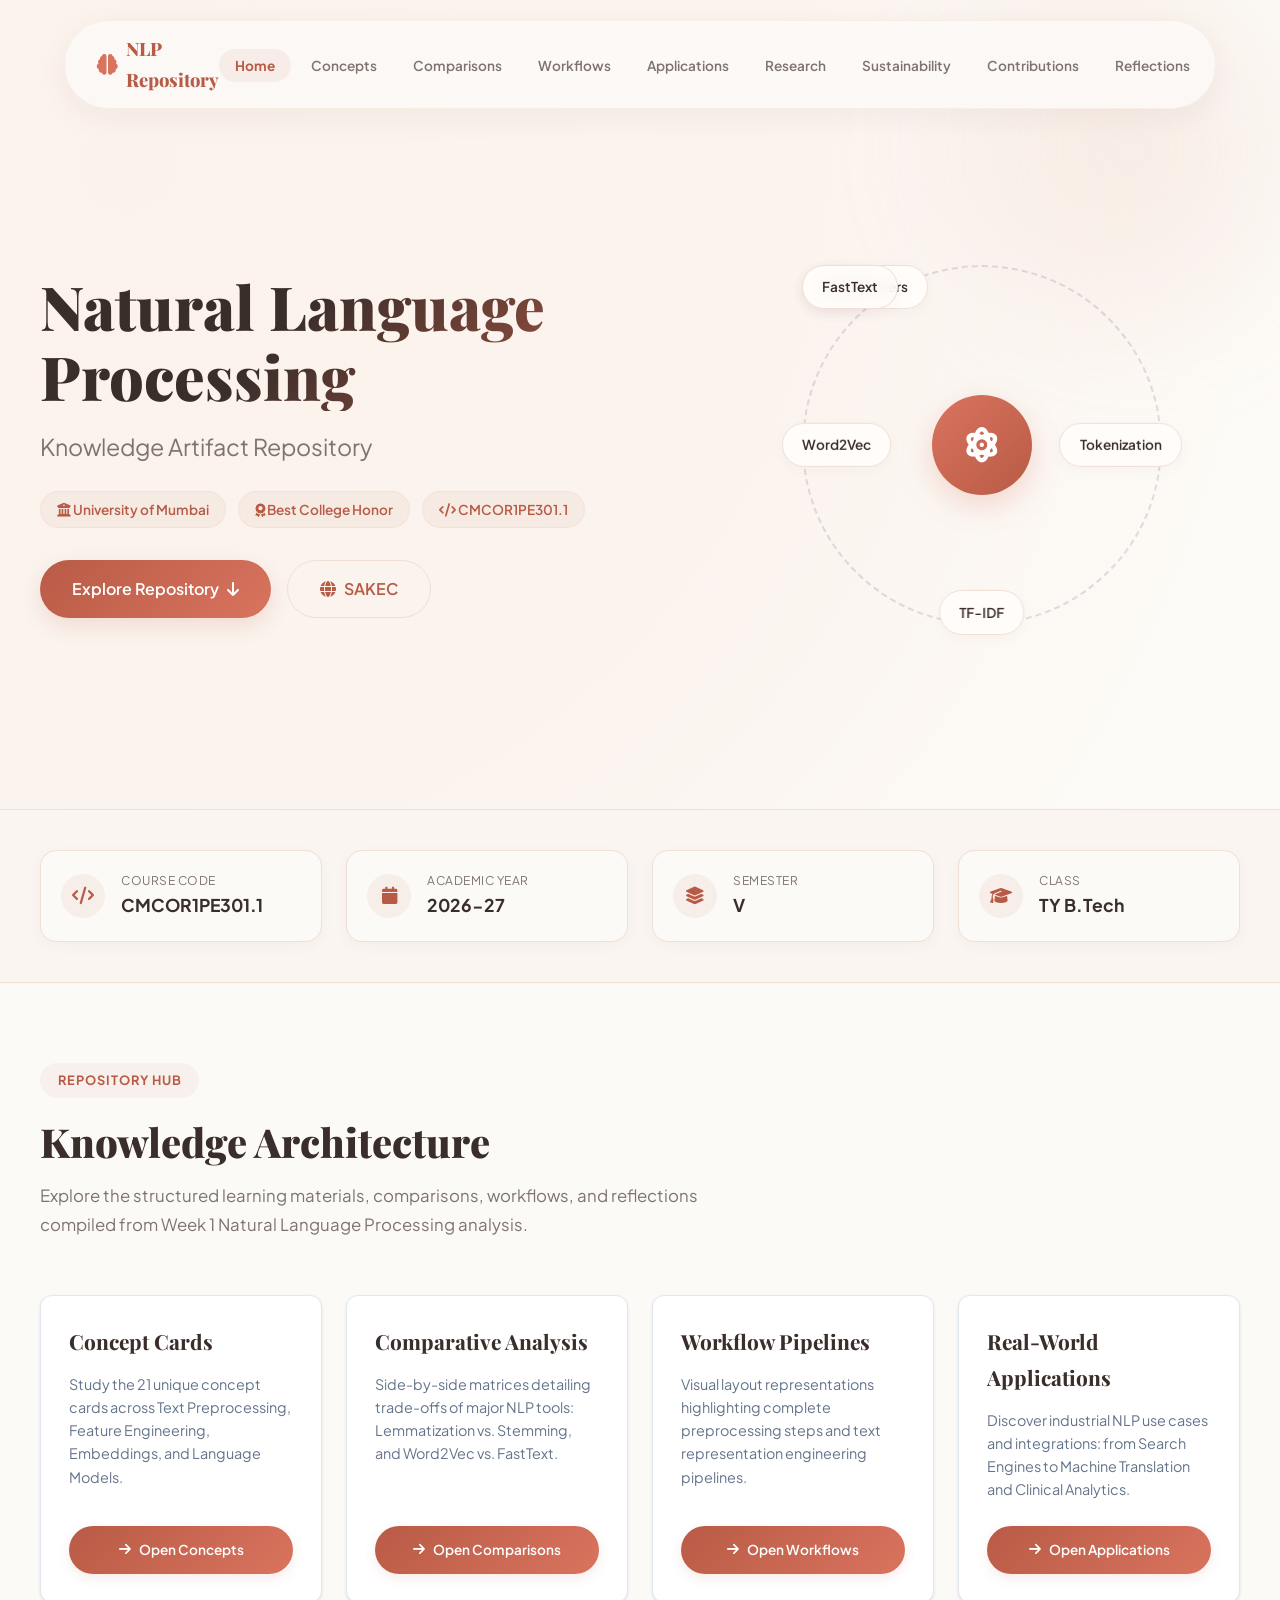
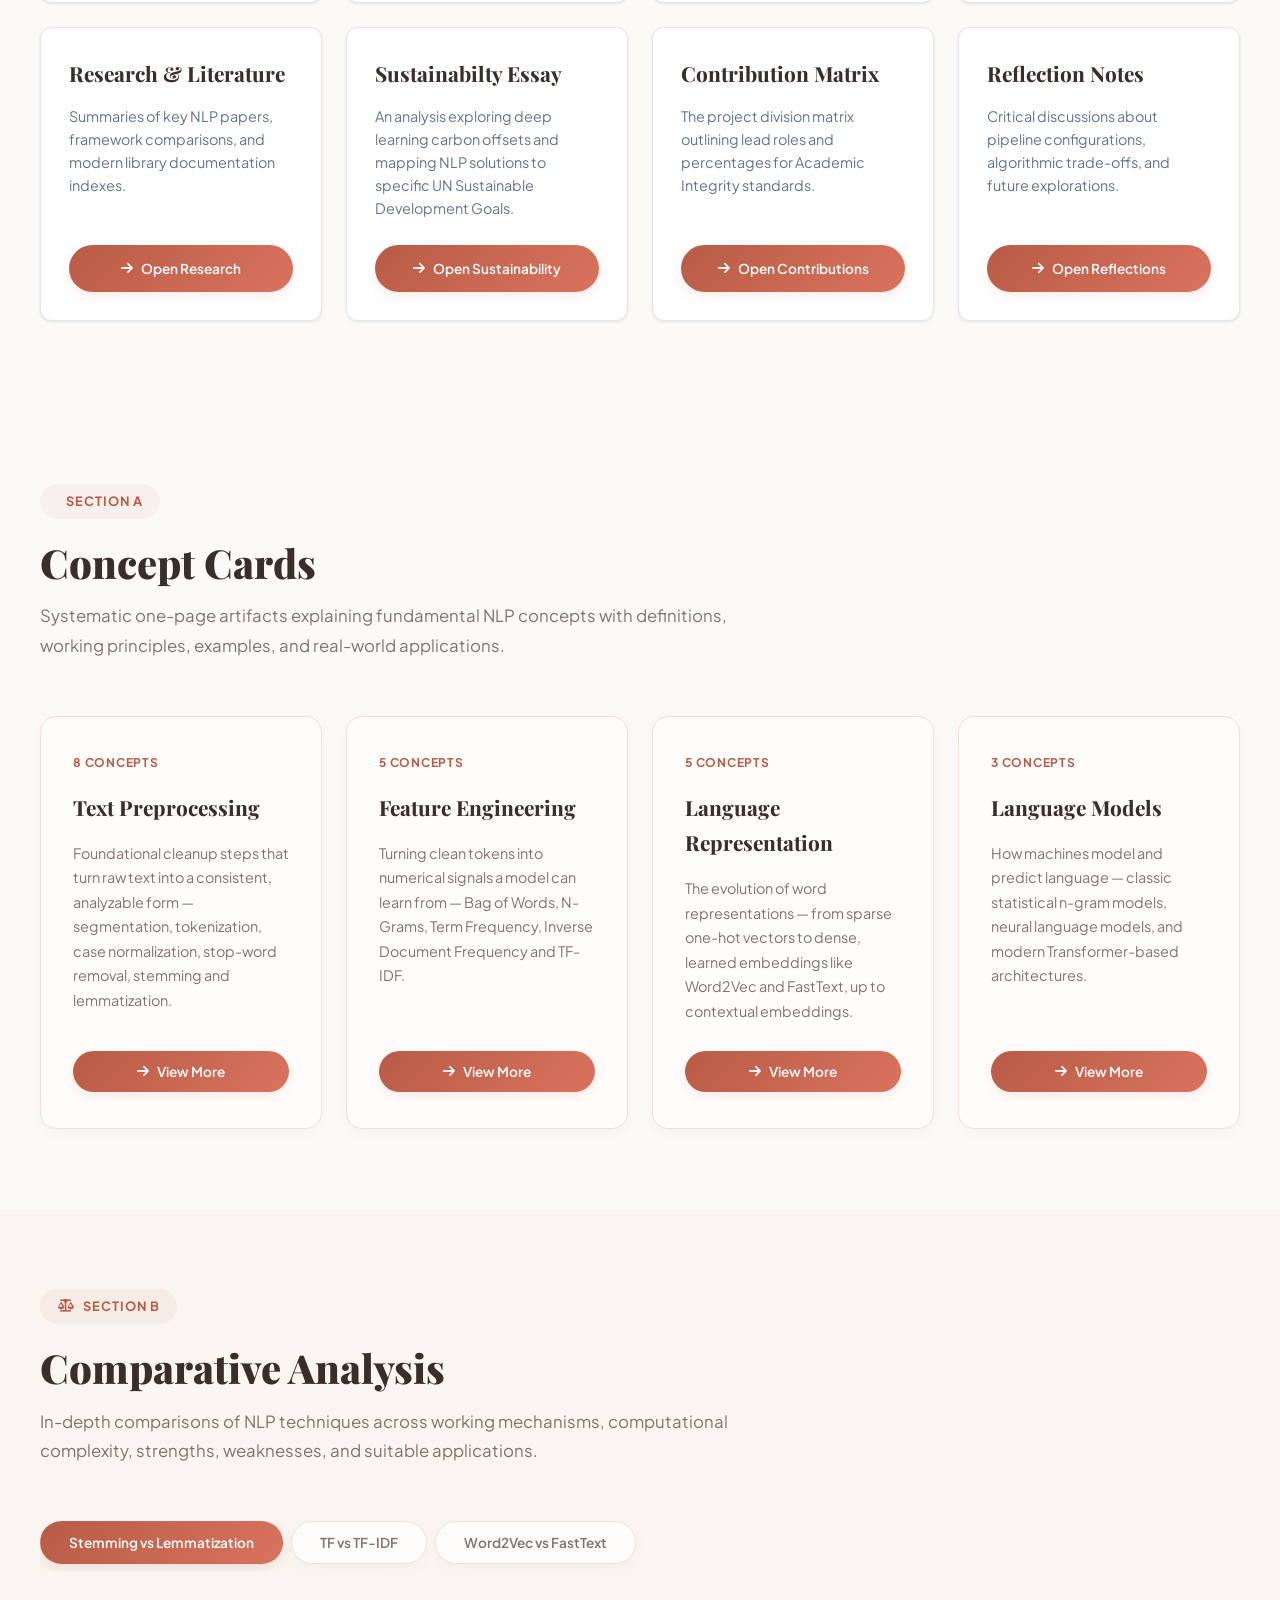
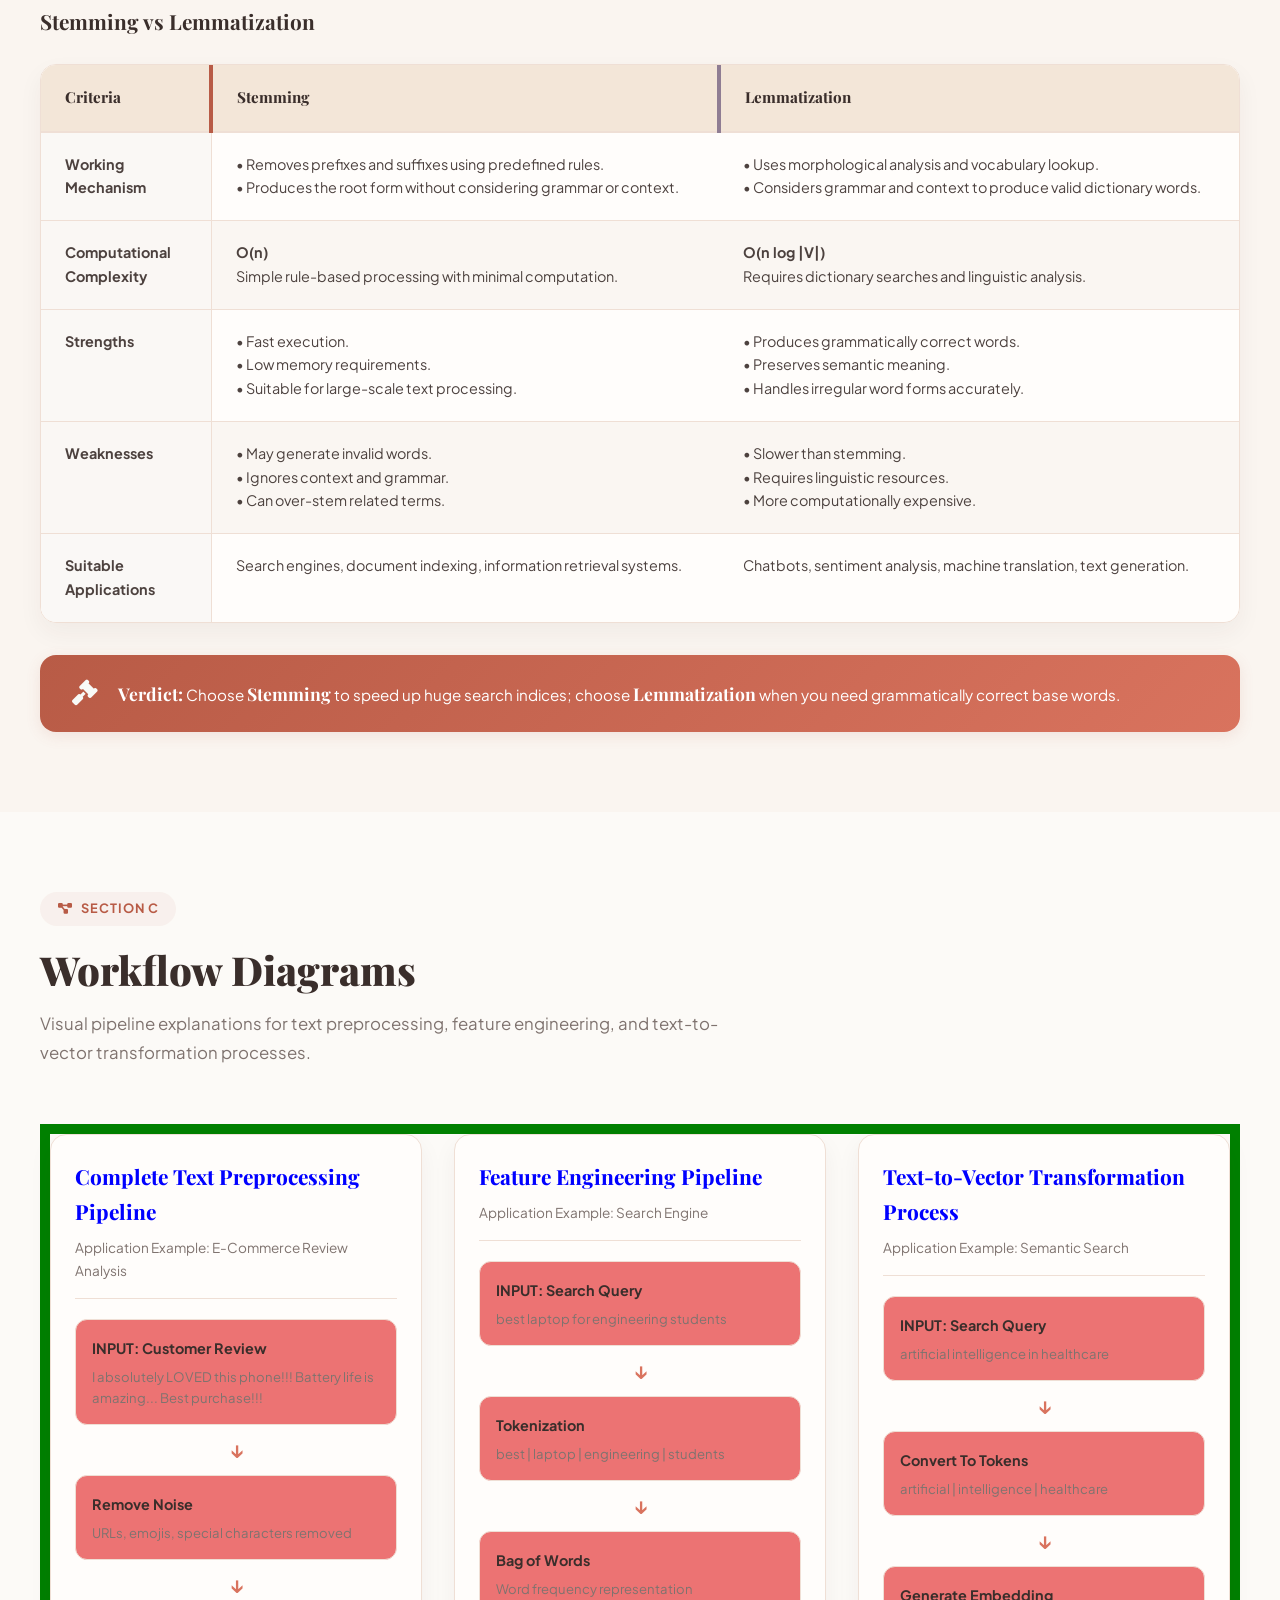
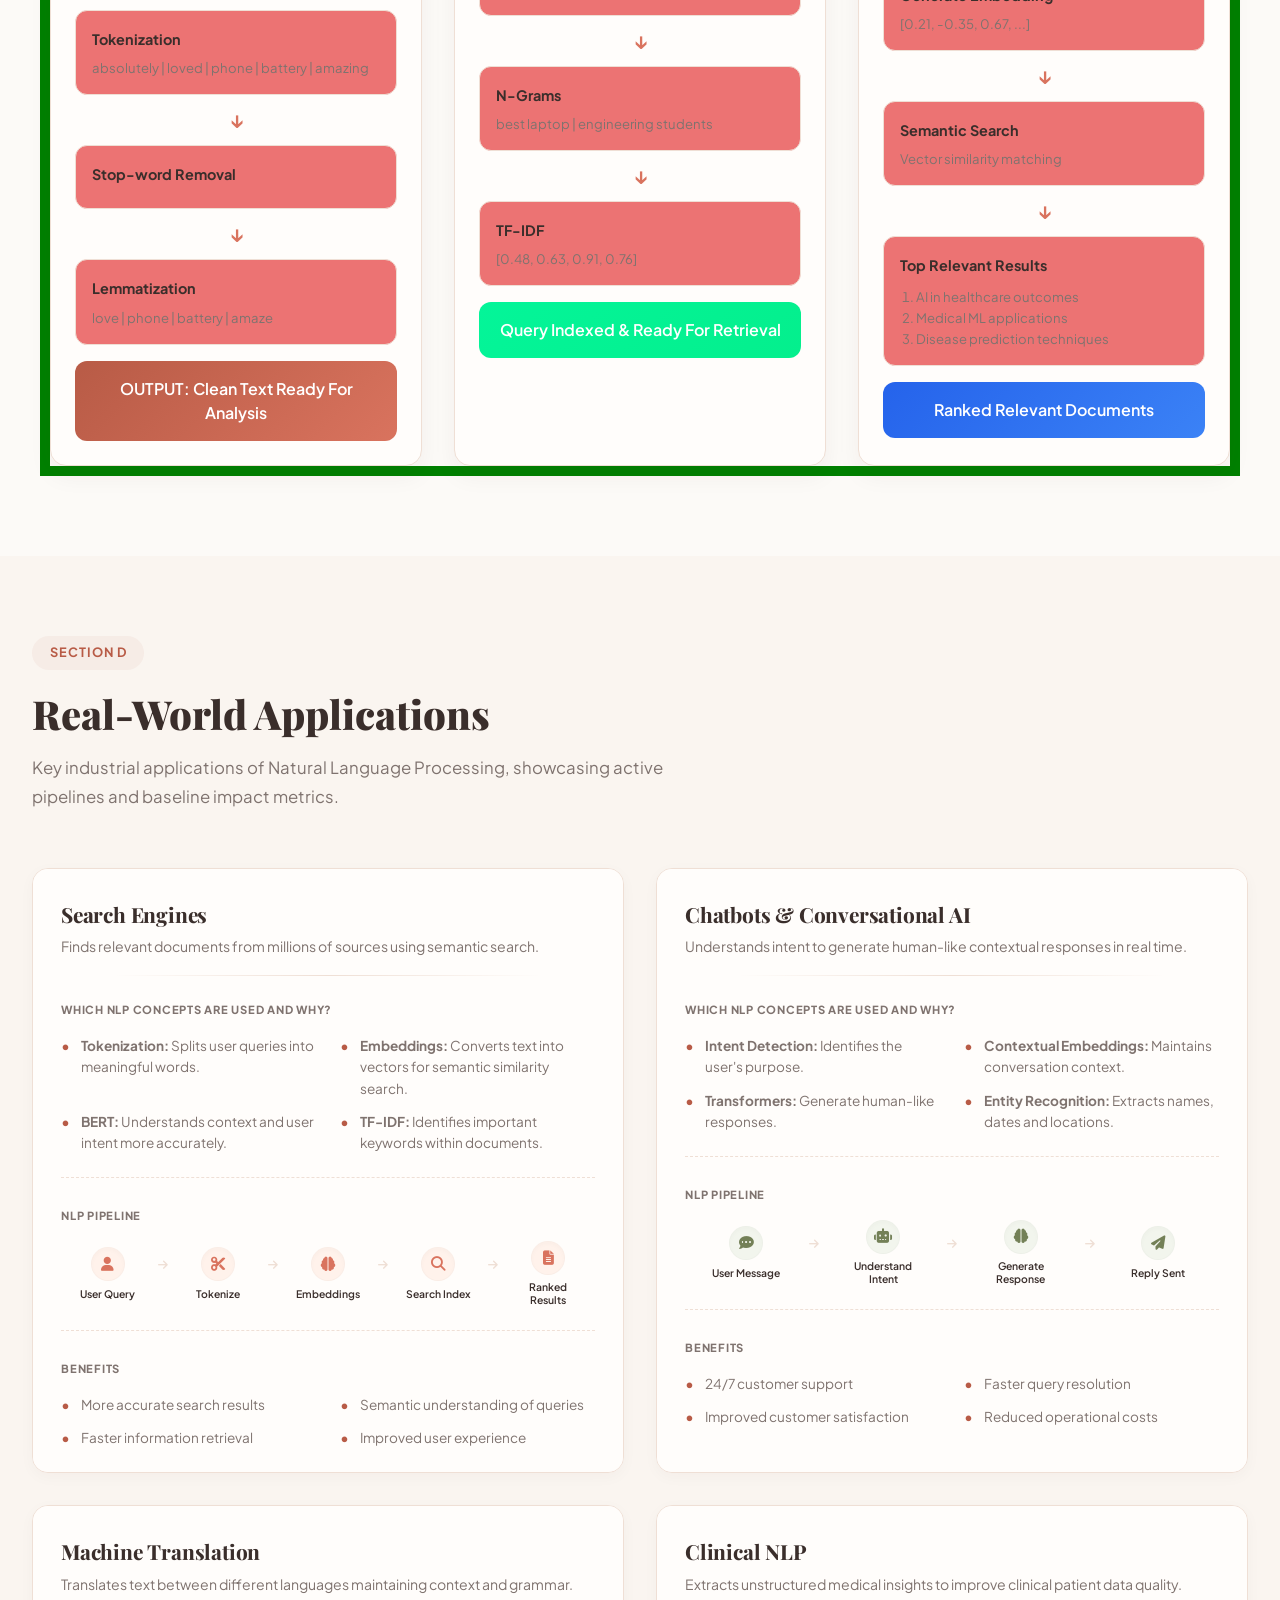
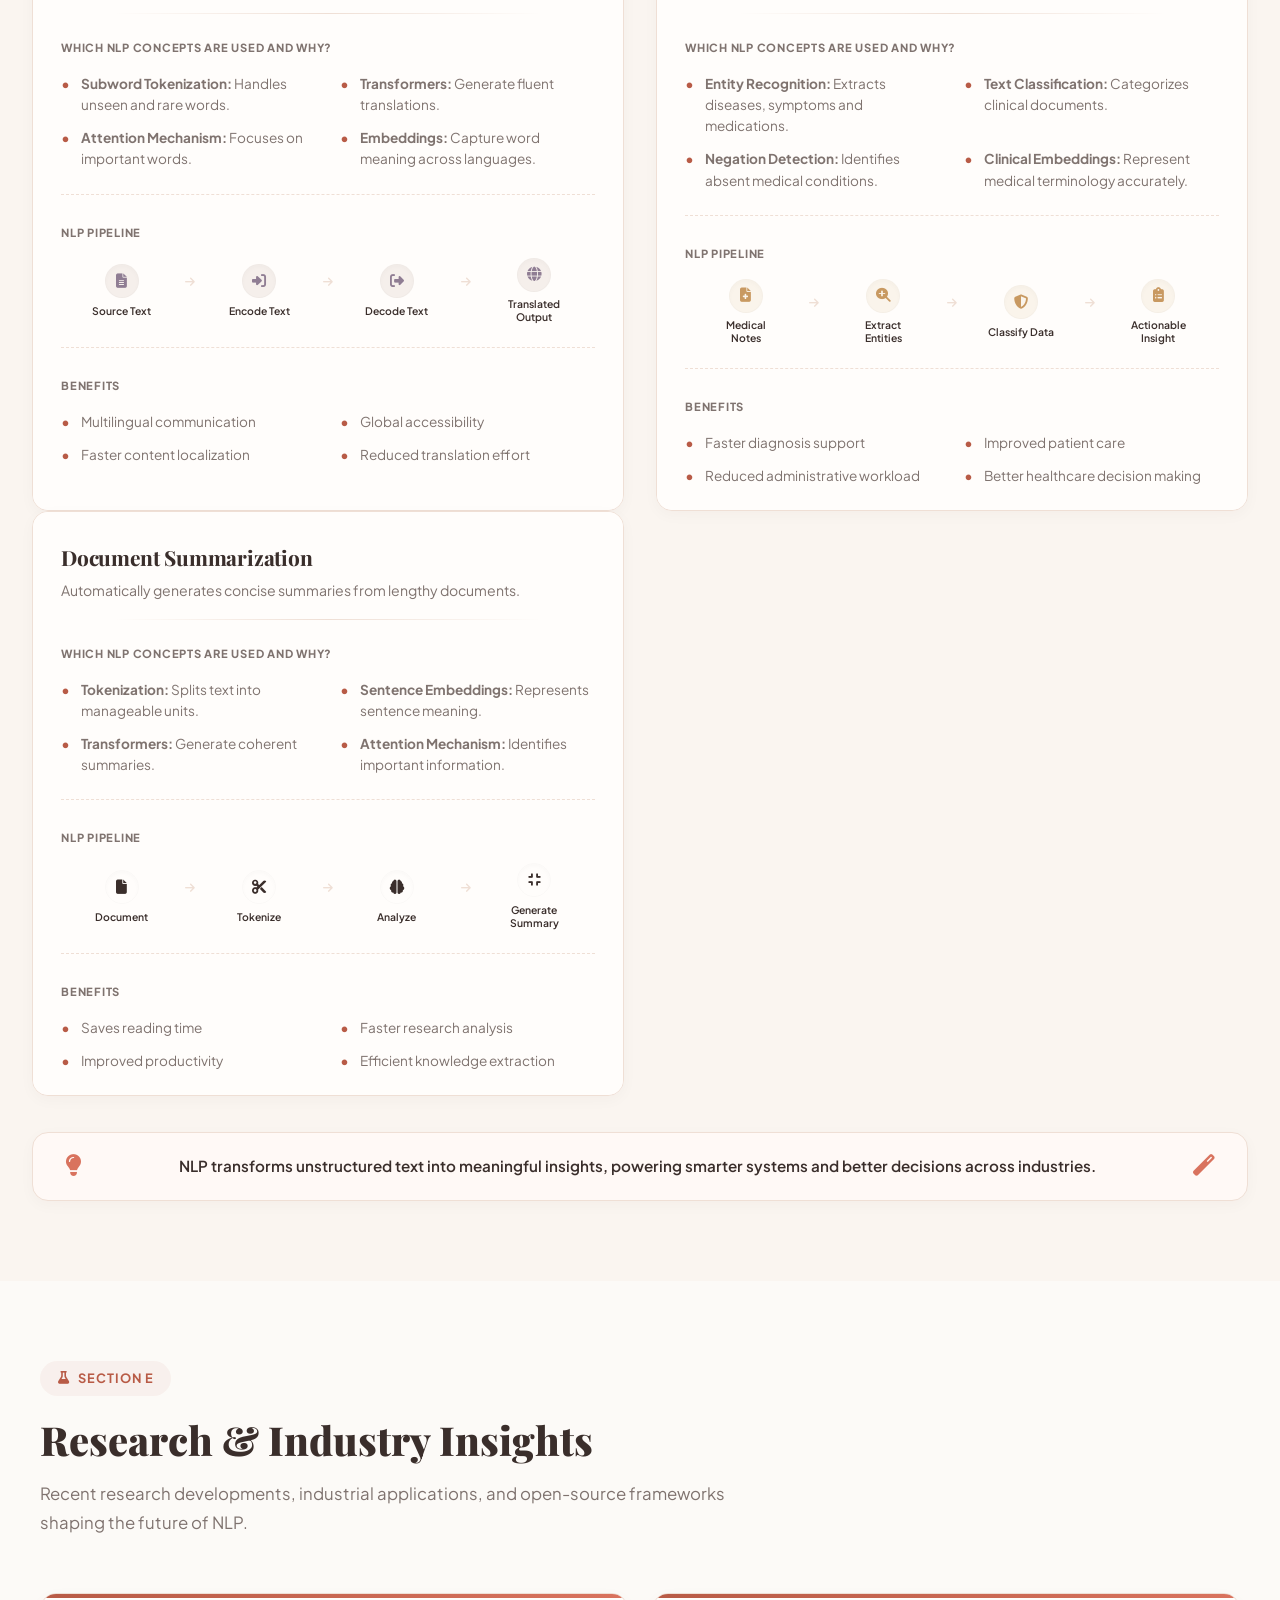
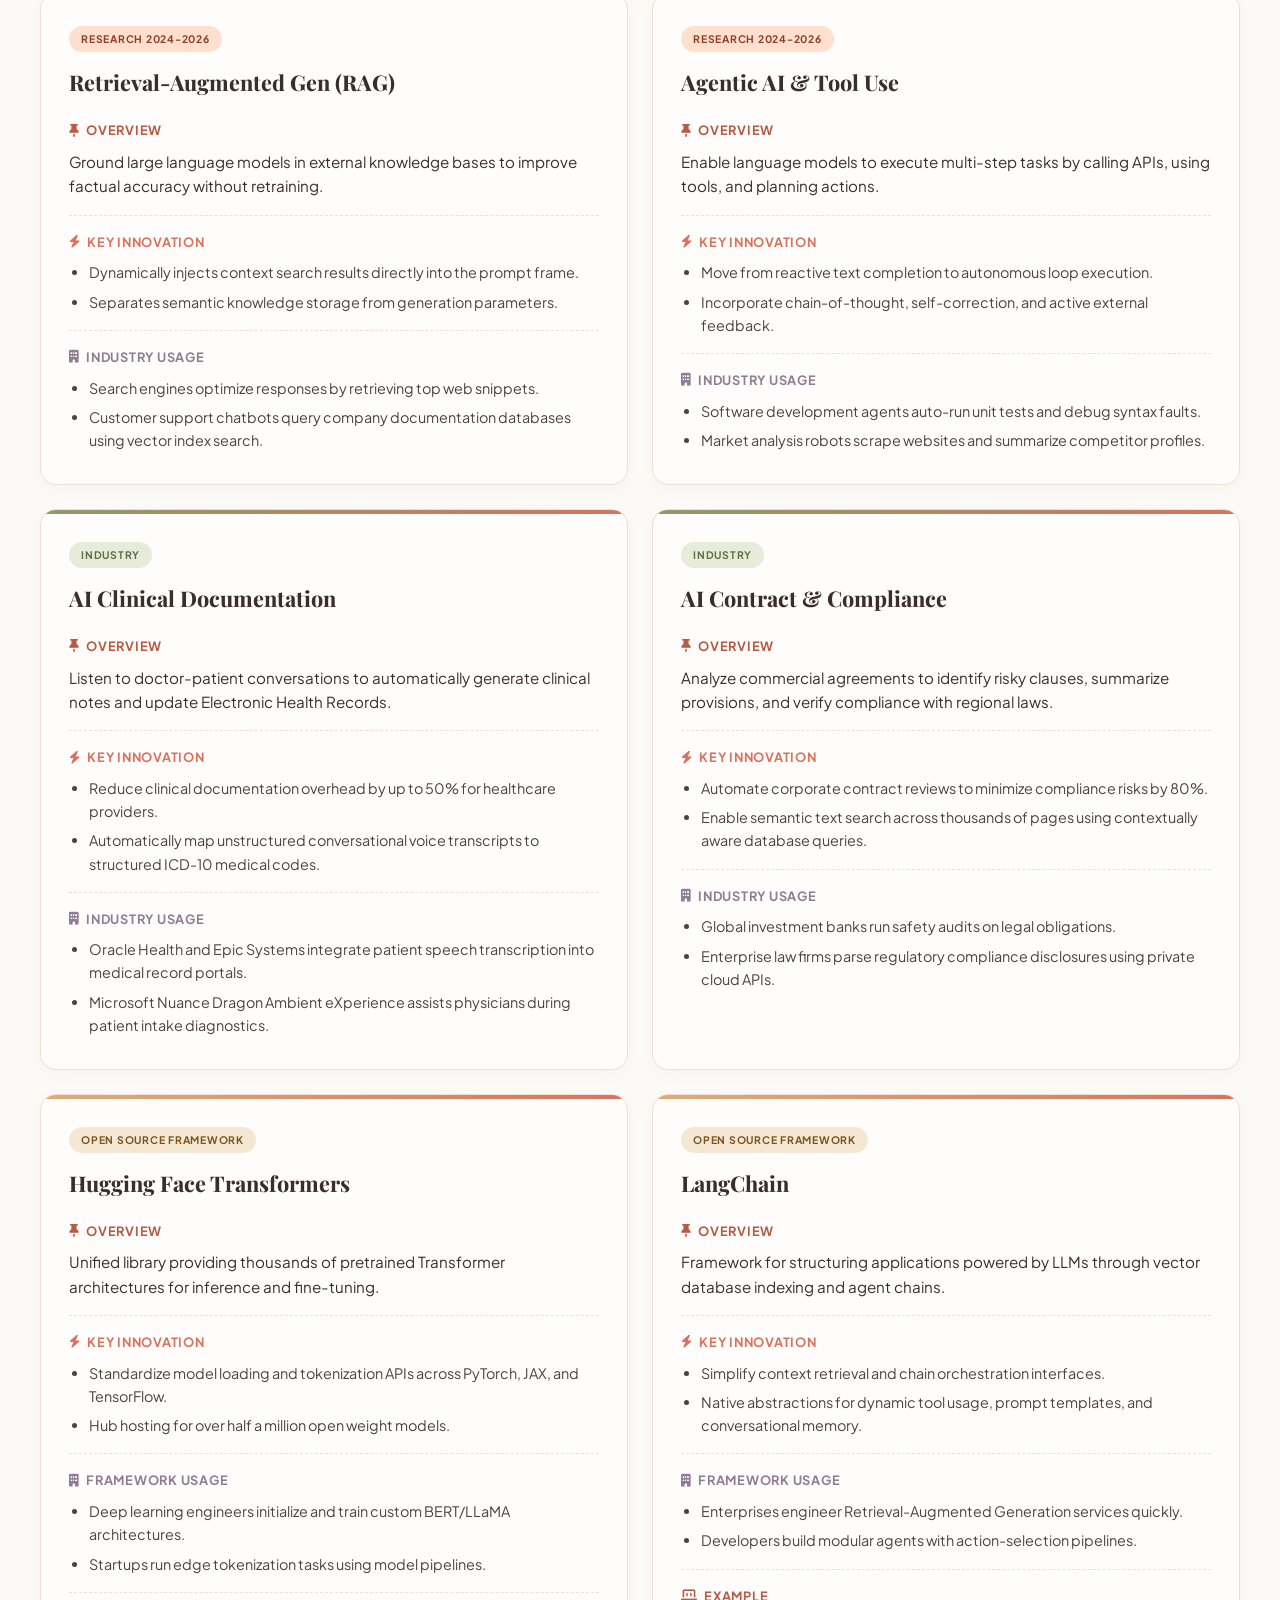
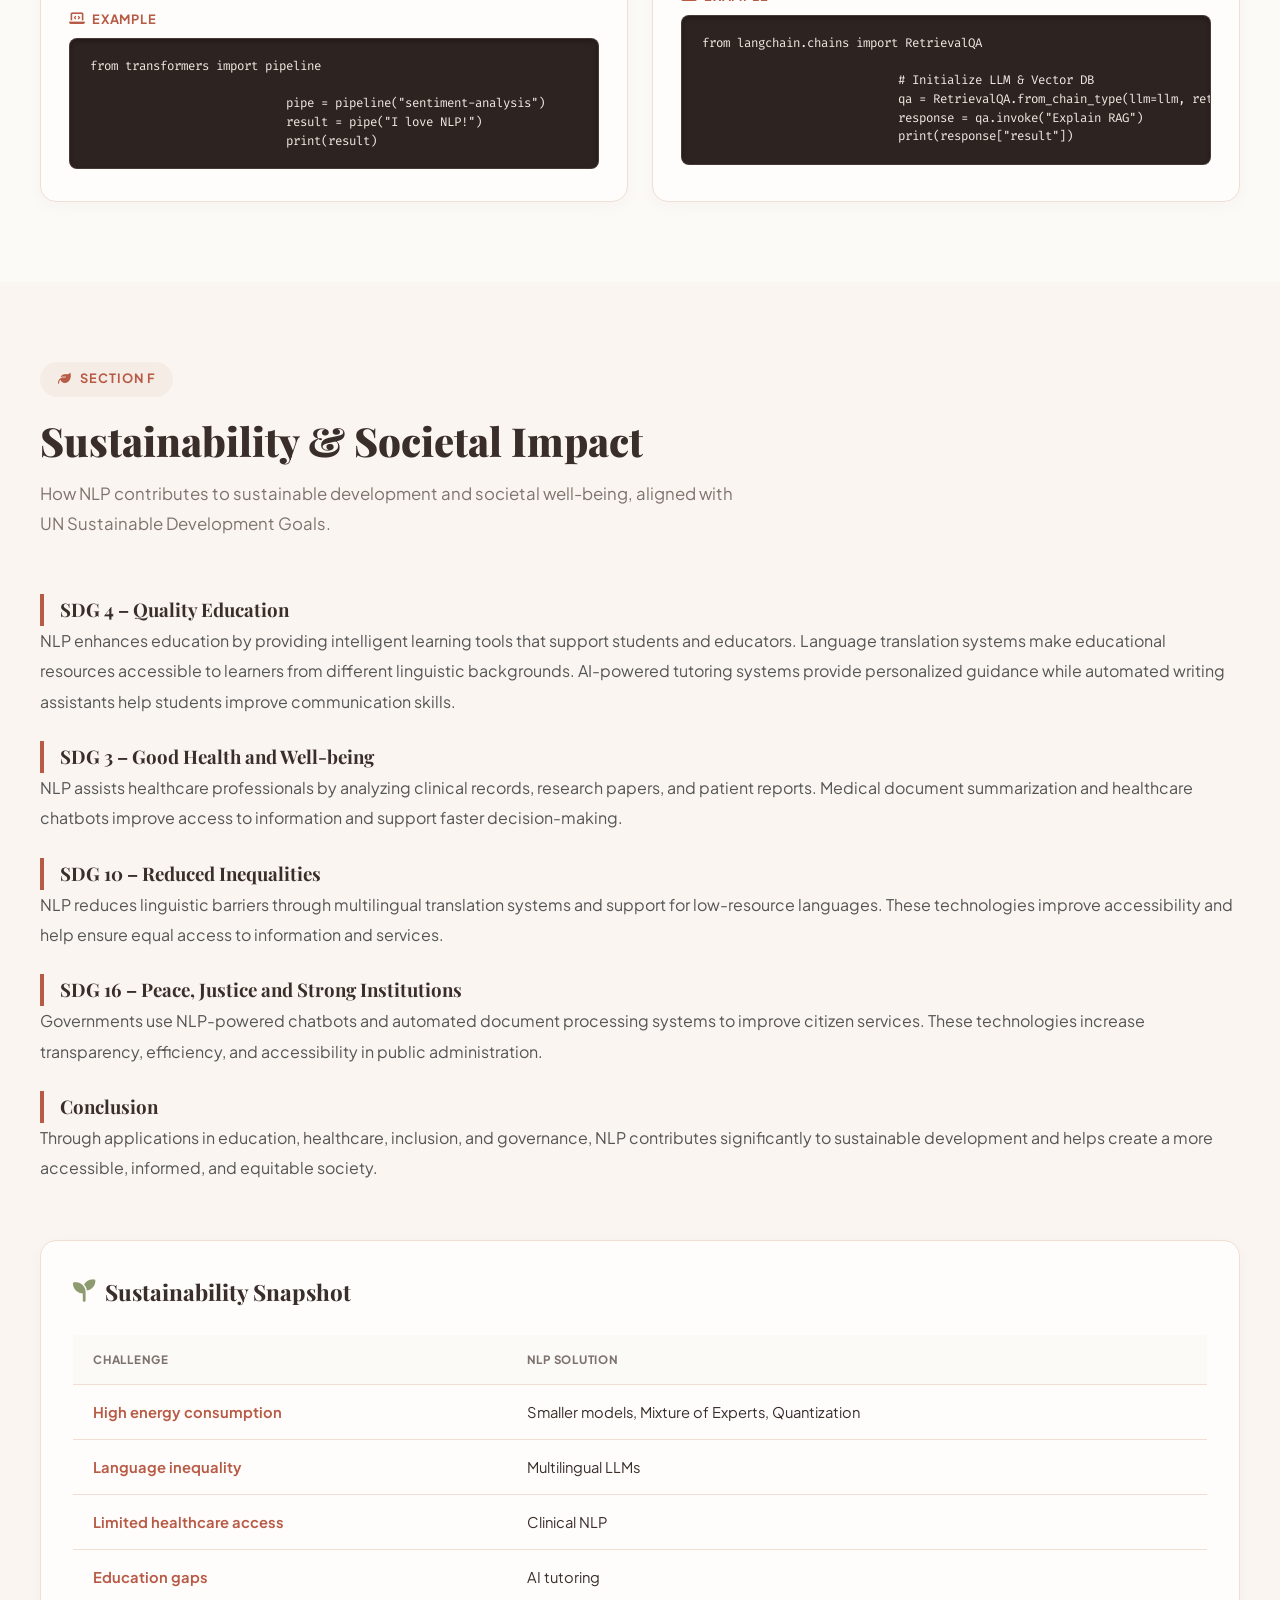
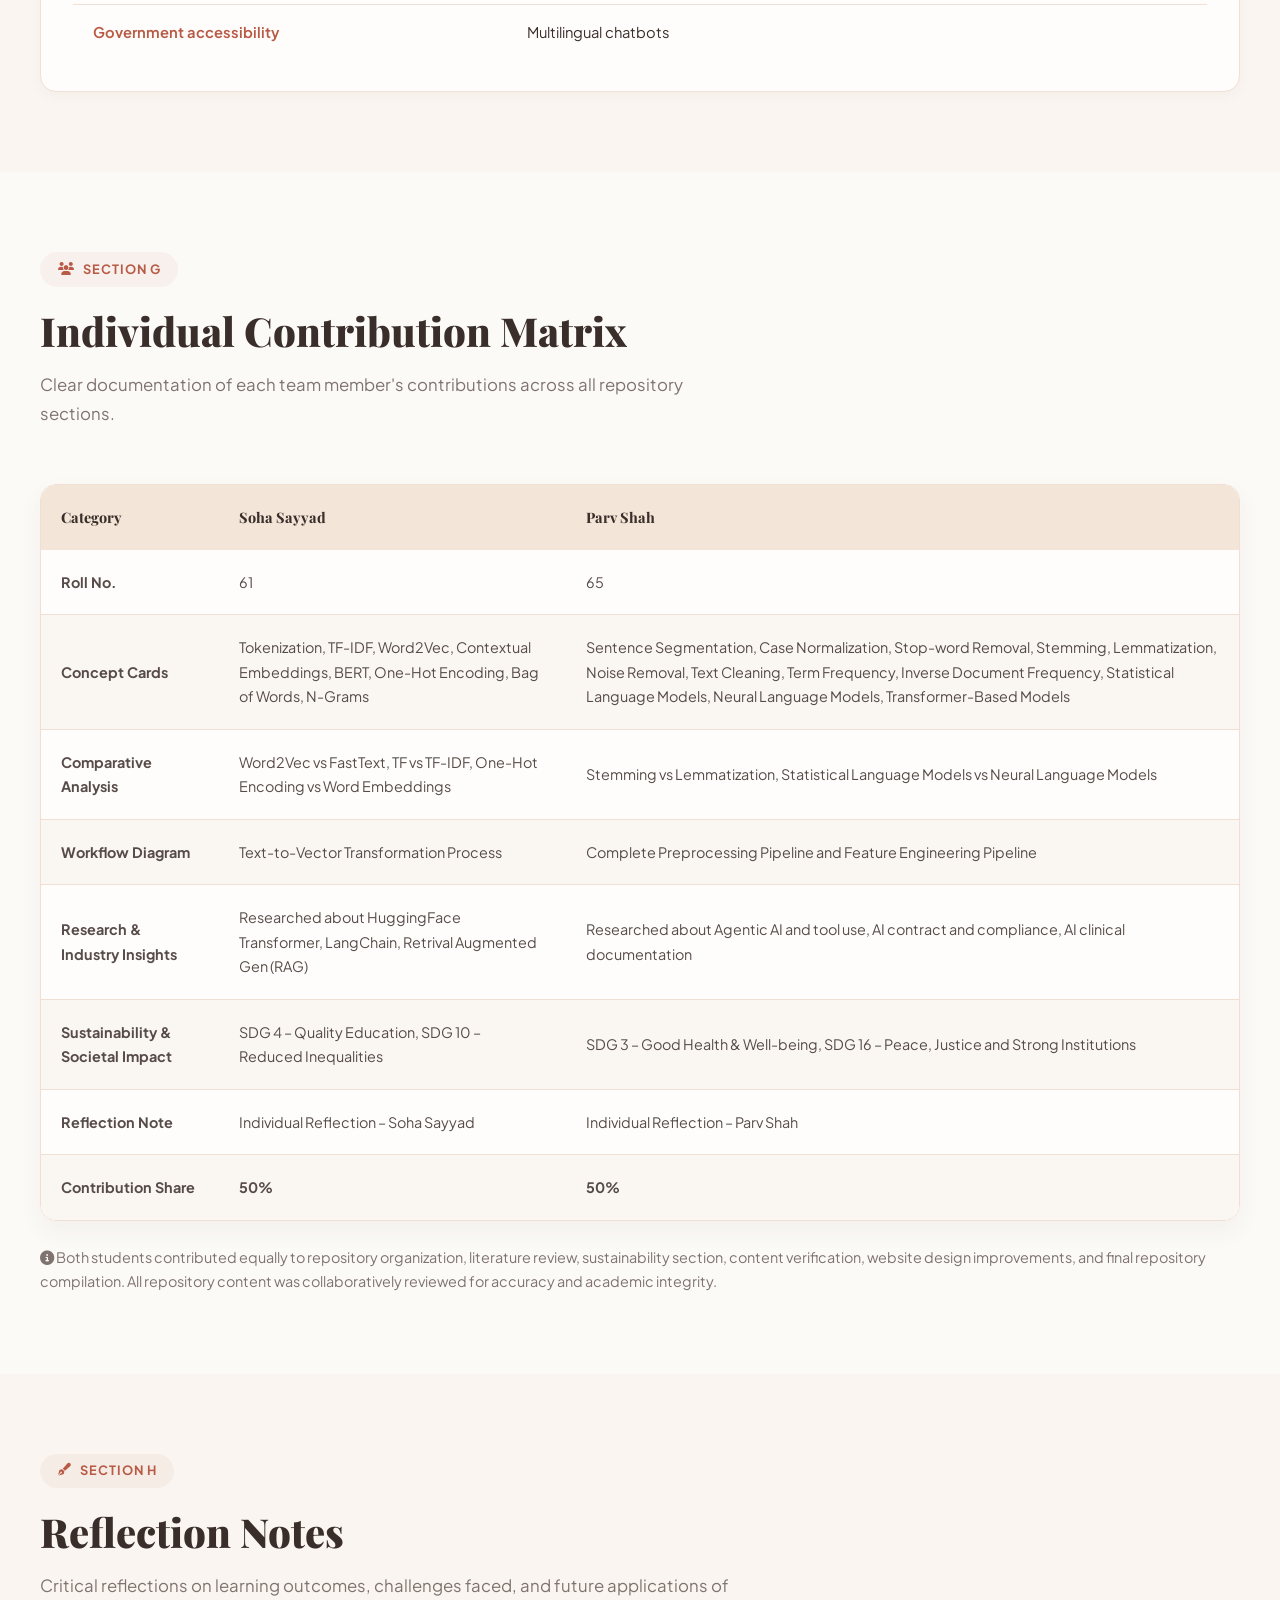
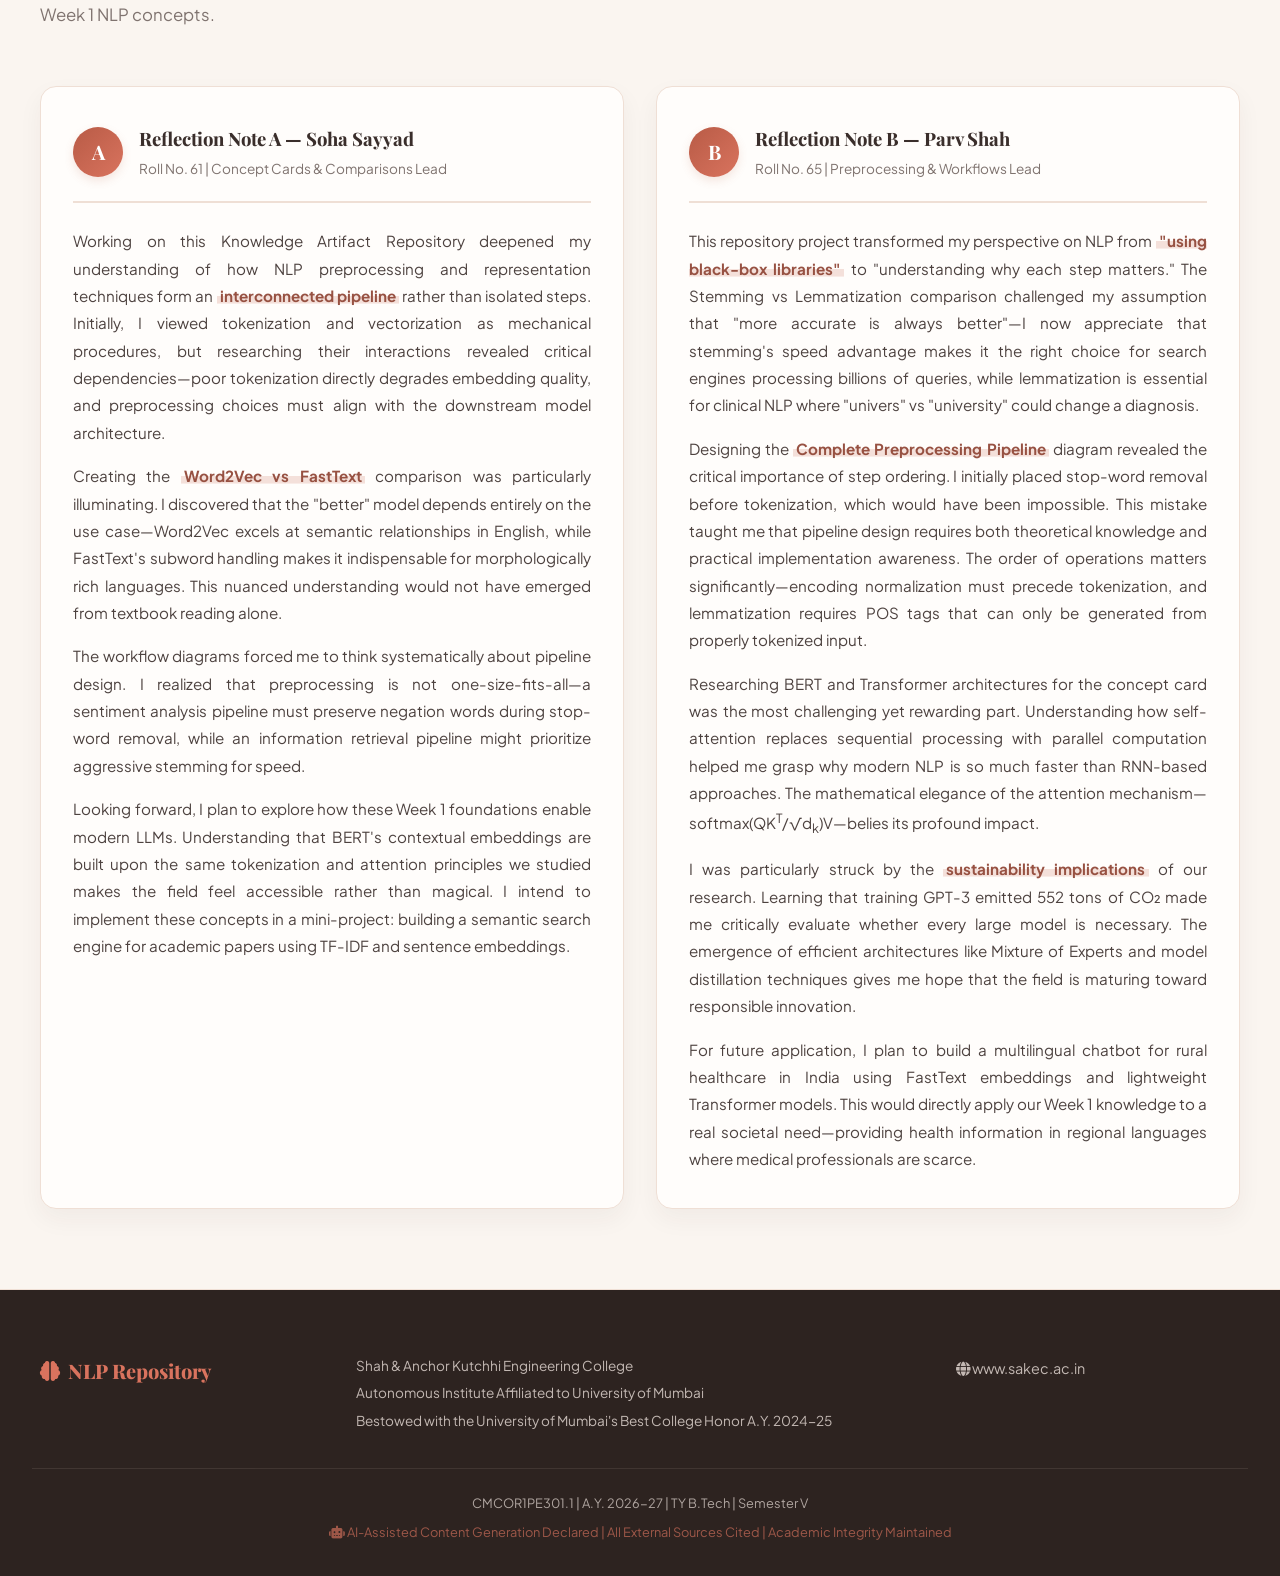
==== commit 59042a8a: "Updat styling for applications" ====
--- a/index.html
+++ b/index.html
@@ -111,7 +111,7 @@
     <section id="dashboard" class="section">
         <div class="container">
             <div class="section-header">
-                <div class="section-label"><i class="fas fa-th-large"></i> Repository Hub</div>
+                <div class="section-label">Repository Hub</div>
                 <h2 class="section-title">Knowledge Architecture</h2>
                 <p class="section-desc">Explore the structured learning materials, comparisons, workflows, and
                     reflections compiled from Week 1 Natural Language Processing analysis.</p>
@@ -121,10 +121,6 @@
                 style="display: grid; grid-template-columns: repeat(auto-fit, minmax(280px, 1fr)); gap: 1.5rem;">
                 <div class="category-card"
                     style="display: flex; flex-direction: column; gap: 0.85rem; padding: 1.75rem; background: white; border-radius: 12px; border: 1px solid #e2e8f0; box-shadow: 0 1px 3px rgba(0,0,0,0.1);">
-                    <div class="category-icon preprocessing"
-                        style="width: 56px; height: 56px; border-radius: 8px; display: flex; align-items: center; justify-content: center; font-size: 1.4rem; color: white; background: linear-gradient(135deg, var(--primary), var(--accent));">
-                        <i class="fas fa-filter"></i>
-                    </div>
                     <h3>Concept Cards</h3>
                     <p style="color: #64748b; font-size: 0.9rem; line-height: 1.6; flex: 1;">Study the 21 unique concept
                         cards across Text Preprocessing, Feature Engineering, Embeddings, and Language Models.</p>
@@ -134,10 +130,6 @@
 
                 <div class="category-card"
                     style="display: flex; flex-direction: column; gap: 0.85rem; padding: 1.75rem; background: white; border-radius: 12px; border: 1px solid #e2e8f0; box-shadow: 0 1px 3px rgba(0,0,0,0.1);">
-                    <div class="category-icon feature"
-                        style="width: 56px; height: 56px; border-radius: 8px; display: flex; align-items: center; justify-content: center; font-size: 1.4rem; color: white; background: linear-gradient(135deg, var(--primary), var(--accent));">
-                        <i class="fas fa-chart-bar"></i>
-                    </div>
                     <h3>Comparative Analysis</h3>
                     <p style="color: #64748b; font-size: 0.9rem; line-height: 1.6; flex: 1;">Side-by-side matrices
                         detailing trade-offs of major NLP tools: Lemmatization vs. Stemming, and Word2Vec vs. FastText.
@@ -148,10 +140,6 @@
 
                 <div class="category-card"
                     style="display: flex; flex-direction: column; gap: 0.85rem; padding: 1.75rem; background: white; border-radius: 12px; border: 1px solid #e2e8f0; box-shadow: 0 1px 3px rgba(0,0,0,0.1);">
-                    <div class="category-icon representation"
-                        style="width: 56px; height: 56px; border-radius: 8px; display: flex; align-items: center; justify-content: center; font-size: 1.4rem; color: white; background: linear-gradient(135deg, var(--primary), var(--accent));">
-                        <i class="fas fa-vector-square"></i>
-                    </div>
                     <h3>Workflow Pipelines</h3>
                     <p style="color: #64748b; font-size: 0.9rem; line-height: 1.6; flex: 1;">Visual layout
                         representations highlighting complete preprocessing steps and text representation engineering
@@ -162,10 +150,6 @@
 
                 <div class="category-card"
                     style="display: flex; flex-direction: column; gap: 0.85rem; padding: 1.75rem; background: white; border-radius: 12px; border: 1px solid #e2e8f0; box-shadow: 0 1px 3px rgba(0,0,0,0.1);">
-                    <div class="category-icon models"
-                        style="width: 56px; height: 56px; border-radius: 8px; display: flex; align-items: center; justify-content: center; font-size: 1.4rem; color: white; background: linear-gradient(135deg, var(--primary), var(--accent));">
-                        <i class="fas fa-brain"></i>
-                    </div>
                     <h3>Real-World Applications</h3>
                     <p style="color: #64748b; font-size: 0.9rem; line-height: 1.6; flex: 1;">Discover industrial NLP use
                         cases and integrations: from Search Engines to Machine Translation and Clinical Analytics.</p>
@@ -175,10 +159,6 @@
 
                 <div class="category-card"
                     style="display: flex; flex-direction: column; gap: 0.85rem; padding: 1.75rem; background: white; border-radius: 12px; border: 1px solid #e2e8f0; box-shadow: 0 1px 3px rgba(0,0,0,0.1);">
-                    <div class="category-icon search"
-                        style="width: 56px; height: 56px; border-radius: 8px; display: flex; align-items: center; justify-content: center; font-size: 1.4rem; color: white; background: linear-gradient(135deg, var(--primary), var(--accent));">
-                        <i class="fas fa-search"></i>
-                    </div>
                     <h3>Research & Literature</h3>
                     <p style="color: #64748b; font-size: 0.9rem; line-height: 1.6; flex: 1;">Summaries of key NLP
                         papers, framework comparisons, and modern library documentation indexes.</p>
@@ -188,10 +168,6 @@
 
                 <div class="category-card"
                     style="display: flex; flex-direction: column; gap: 0.85rem; padding: 1.75rem; background: white; border-radius: 12px; border: 1px solid #e2e8f0; box-shadow: 0 1px 3px rgba(0,0,0,0.1);">
-                    <div class="category-icon chat"
-                        style="width: 56px; height: 56px; border-radius: 8px; display: flex; align-items: center; justify-content: center; font-size: 1.4rem; color: white; background: linear-gradient(135deg, var(--primary), var(--accent));">
-                        <i class="fas fa-globe-americas"></i>
-                    </div>
                     <h3>Sustainabilty Essay</h3>
                     <p style="color: #64748b; font-size: 0.9rem; line-height: 1.6; flex: 1;">An analysis exploring deep
                         learning carbon offsets and mapping NLP solutions to specific UN Sustainable Development Goals.
@@ -202,10 +178,6 @@
 
                 <div class="category-card"
                     style="display: flex; flex-direction: column; gap: 0.85rem; padding: 1.75rem; background: white; border-radius: 12px; border: 1px solid #e2e8f0; box-shadow: 0 1px 3px rgba(0,0,0,0.1);">
-                    <div class="category-icon translate"
-                        style="width: 56px; height: 56px; border-radius: 8px; display: flex; align-items: center; justify-content: center; font-size: 1.4rem; color: white; background: linear-gradient(135deg, var(--primary), var(--accent));">
-                        <i class="fas fa-award"></i>
-                    </div>
                     <h3>Contribution Matrix</h3>
                     <p style="color: #64748b; font-size: 0.9rem; line-height: 1.6; flex: 1;">The project division matrix
                         outlining lead roles and percentages for Academic Integrity standards.</p>
@@ -215,10 +187,6 @@
 
                 <div class="category-card"
                     style="display: flex; flex-direction: column; gap: 0.85rem; padding: 1.75rem; background: white; border-radius: 12px; border: 1px solid #e2e8f0; box-shadow: 0 1px 3px rgba(0,0,0,0.1);">
-                    <div class="category-icon summarize"
-                        style="width: 56px; height: 56px; border-radius: 8px; display: flex; align-items: center; justify-content: center; font-size: 1.4rem; color: white; background: linear-gradient(135deg, var(--primary), var(--accent));">
-                        <i class="fas fa-pen-fancy"></i>
-                    </div>
                     <h3>Reflection Notes</h3>
                     <p style="color: #64748b; font-size: 0.9rem; line-height: 1.6; flex: 1;">Critical discussions about
                         pipeline configurations, algorithmic trade-offs, and future explorations.</p>
--- a/css/section_a.css
+++ b/css/section_a.css
@@ -63,7 +63,21 @@
     position: relative;
     overflow: hidden;
 }
-
+.card-illustration {
+    height: 140px;
+    display: flex;
+    justify-content: center;
+    align-items: center;
+    padding: 1rem;
+    background: rgba(255,255,255,0.4);
+    border-bottom: 1px solid var(--border);
+}
+
+.card-illustration img {
+    width: 100%;
+    height: 100%;
+    object-fit: contain;
+}
 .card-header::before {
     content: '';
     position: absolute;
--- a/css/section_c.css
+++ b/css/section_c.css
@@ -1,196 +1,154 @@
-/* ===== WORKFLOWS ===== */
-.workflow-grid {
-    display: grid;
-    grid-template-columns: repeat(auto-fit, minmax(350px, 1fr));
-    gap: 2rem;
+/* ===== WORKFLOW INFOGRAPHIC ===== */
+
+.workflow-infographic{
+    display:grid;
+    grid-template-columns:repeat(3,1fr);
+    gap:2rem;
+    margin-top:3rem;
+    align-items:start;
 }
 
-.workflow-card {
-    background: #FFFDFB;
-    border-radius: var(--radius);
-    box-shadow: var(--shadow-md);
-    border: 1px solid var(--border);
-    overflow: hidden;
+.workflow-column{
+    background:#FFFDFB;
+    border:1px solid var(--border);
+    border-radius:var(--radius);
+    padding:1.5rem;
+    box-shadow:var(--shadow-md);
+    height:100%;
+    transition:var(--transition);
 }
 
-.workflow-header {
-    padding: 1.25rem 1.5rem;
-    background: #F3E6D8;
-    /* Warm champagne banner */
-    color: var(--dark);
-    border-bottom: 1px solid var(--border);
+.workflow-column:hover{
+    transform:translateY(-4px);
+    box-shadow:0 12px 28px rgba(0,0,0,0.08);
 }
 
-.workflow-header h3 {
-    font-family: 'Playfair Display', Georgia, serif;
-    font-size: 1.155rem;
-    font-weight: 750;
-    display: flex;
-    align-items: center;
-    gap: 0.5rem;
-    color: var(--dark);
+.workflow-title{
+    font-family:'Playfair Display', Georgia, serif;
+    font-size:1.3rem;
+    font-weight:750;
+    color:var(--dark);
+    margin-bottom:0.4rem;
 }
 
-.workflow-header h3 i {
-    color: var(--accent);
+.workflow-subtitle{
+    font-size:0.85rem;
+    color:var(--gray);
+    margin-bottom:1.25rem;
+    padding-bottom:1rem;
+    border-bottom:1px solid var(--border);
 }
 
-.workflow-body {
-    padding: 1.5rem;
+.workflow-box{
+    background:var(--light);
+    border:1px solid var(--border);
+    border-radius:12px;
+    padding:1rem;
+    transition:var(--transition);
 }
 
-.pipeline {
-    display: flex;
-    flex-direction: column;
-    gap: 0;
+.workflow-box:hover{
+    border-color:var(--primary);
+    background:rgba(184,91,70,0.03);
 }
 
-.pipe-step {
-    display: flex;
-    align-items: center;
-    gap: 1rem;
-    padding: 0.875rem 1rem;
-    background: var(--light);
-    border-radius: var(--radius-sm);
-    border: 1px solid var(--border);
-    transition: var(--transition);
+.workflow-box strong{
+    display:block;
+    margin-bottom:0.35rem;
+    font-size:0.9rem;
+    color:var(--dark);
 }
 
-.pipe-step:hover {
-    border-color: var(--primary);
-    background: rgba(184, 91, 70, 0.04);
+.workflow-box p,
+.workflow-box li{
+    font-size:0.82rem;
+    line-height:1.6;
+    color:var(--gray);
+    margin:0;
 }
 
-.pipe-step.final {
-    background: linear-gradient(135deg, var(--primary), var(--accent));
-    color: white;
-    border-color: transparent;
-    font-weight: 600;
+.workflow-box ol{
+    padding-left:1rem;
+    margin:0.5rem 0 0 0;
 }
 
-.step-num {
-    width: 28px;
-    height: 28px;
-    background: white;
-    color: var(--primary);
-    border-radius: 50%;
-    display: flex;
-    align-items: center;
-    justify-content: center;
-    font-size: 0.75rem;
-    font-weight: 700;
-    flex-shrink: 0;
-    box-shadow: var(--shadow);
+.flow-arrow{
+    text-align:center;
+    font-size:1.25rem;
+    color:var(--accent);
+    padding:0.5rem 0;
+    font-weight:700;
 }
 
-.pipe-step.final .step-num {
-    background: rgba(255, 255, 255, 0.2);
-    color: white;
+.output-box{
+    margin-top:1rem;
+    padding:1rem;
+    border-radius:12px;
+    color:white;
+    font-weight:600;
+    text-align:center;
+    line-height:1.5;
+    background:linear-gradient(
+        135deg,
+        var(--primary),
+        var(--accent)
+    );
 }
 
-.step-text {
-    font-size: 0.9rem;
-    font-weight: 600;
-    font-family: 'Plus Jakarta Sans', sans-serif;
+.output-box.green{
+    background:linear-gradient(
+        135deg,
+        #04f599,
+        #04ef8d
+    );
 }
 
-.step-detail {
-    font-size: 0.75rem;
-    color: var(--gray);
-    margin-top: 0.15rem;
+.output-box.blue{
+    background:linear-gradient(
+        135deg,
+        #2563eb,
+        #3b82f6
+    );
 }
 
-.pipe-step.final .step-detail {
-    color: rgba(255, 255, 255, 0.8);
+/* Application Example Highlight */
+
+.workflow-box:first-of-type{
+    border:2px solid rgba(184,91,70,0.15);
 }
 
-.pipe-arrow {
-    text-align: center;
-    color: var(--accent);
-    font-size: 1.2rem;
-    padding: 0.25rem 0;
+/* Mobile */
+
+@media (max-width:1200px){
+    .workflow-infographic{
+        grid-template-columns:1fr;
+    }
 }
 
-.evo-flow {
-    display: flex;
-    align-items: stretch;
-    gap: 0;
+/* Tablet */
+
+@media (max-width:768px){
+
+    .workflow-column{
+        padding:1.25rem;
+    }
+
+    .workflow-title{
+        font-size:1.15rem;
+    }
+
+    .workflow-box{
+        padding:0.85rem;
+    }
+}
+.workflow-box{
+    background:rgb(236, 115, 115) !important;
 }
 
-.evo-stage {
-    flex: 1;
-    padding: 1.5rem 1.25rem;
-    text-align: center;
-    border: 2px solid var(--border);
-    position: relative;
-    background: #FFFDFB;
-    font-family: 'Plus Jakarta Sans', sans-serif;
+.workflow-title{
+    color:blue !important;
 }
 
-.evo-stage:first-child {
-    border-radius: var(--radius) 0 0 var(--radius);
-}
-
-.evo-stage:last-child {
-    border-radius: 0 var(--radius) var(--radius) 0;
-}
-
-.evo-stage.active {
-    background: linear-gradient(135deg, var(--primary), var(--accent));
-    color: white;
-    border-color: transparent;
-    box-shadow: 0 4px 15px rgba(184, 91, 70, 0.12);
-}
-
-.evo-stage:not(:last-child)::after {
-    content: '';
-    position: absolute;
-    right: -10px;
-    top: 50%;
-    transform: translateY(-50%);
-    width: 0;
-    height: 0;
-    border-top: 10px solid transparent;
-    border-bottom: 10px solid transparent;
-    border-left: 10px solid var(--border);
-    z-index: 2;
-}
-
-.evo-stage.active:not(:last-child)::after {
-    border-left-color: var(--accent);
-}
-
-.evo-label {
-    font-size: 0.7rem;
-    font-weight: 700;
-    text-transform: uppercase;
-    letter-spacing: 1px;
-    margin-bottom: 0.5rem;
-    opacity: 0.7;
-}
-
-.evo-title {
-    font-family: 'Playfair Display', Georgia, serif;
-    font-weight: 700;
-    font-size: 1.05rem;
-    margin-bottom: 0.75rem;
-}
-
-.evo-items {
-    display: flex;
-    flex-direction: column;
-    gap: 0.35rem;
-}
-
-.evo-item {
-    font-size: 0.8rem;
-    padding: 0.35rem 0.75rem;
-    background: rgba(255, 255, 255, 0.15);
-    border-radius: 50px;
-}
-
-.evo-stage:not(.active) .evo-item {
-    background: #FAF6F2;
-    color: var(--dark);
-    border: 1px solid var(--border);
+.workflow-infographic{
+    border:10px solid green !important;
 }
--- a/css/section_d.css
+++ b/css/section_d.css
@@ -1,8 +1,28 @@
-/* ===== APPLICATIONS ===== */
+/* ===== APPLICATIONS PREMIUM REDESIGN ===== */
+
+/* Override parent container size specifically for Section D to allow sufficient room */
+#applications .container {
+    max-width: 1400px !important;
+}
+
 .app-grid {
     display: grid;
-    grid-template-columns: repeat(auto-fill, minmax(300px, 1fr));
-    gap: 1.5rem;
+    grid-template-columns: 1fr;
+    gap: 2rem;
+}
+
+/* Adjust application grid to transition to 2 columns on wide screens (>= 1200px) */
+@media (min-width: 1200px) {
+    .app-grid {
+        grid-template-columns: repeat(2, 1fr);
+    }
+
+    .app-card.summary-theme {
+        grid-column: span 2;
+        justify-self: center;
+        width: calc(50% - 1rem);
+        /* Keep same size as 1 card in a 2-col row with 2rem gap */
+    }
 }
 
 .app-card {
@@ -11,93 +31,401 @@
     box-shadow: var(--shadow);
     border: 1px solid var(--border);
     overflow: hidden;
-    transition: var(--transition);
+    transition: transform 0.3s cubic-bezier(0.16, 1, 0.3, 1), box-shadow 0.3s ease, border-color 0.3s ease;
+    display: flex;
+    flex-direction: column;
 }
 
 .app-card:hover {
-    transform: translateY(-4px);
+    transform: translateY(-6px);
     box-shadow: var(--shadow-lg);
-    border-color: var(--primary);
-}
-
-.app-top {
-    padding: 1.5rem;
-    display: flex;
-    align-items: center;
-    gap: 1rem;
-    border-bottom: 1px solid var(--border);
-    background: #FAF8F5;
-}
-
-.app-icon-box {
+}
+
+/* Card Header Stylings - Vercel / Linear inspired */
+.app-header {
+    padding: 1.75rem 1.75rem 1.25rem 1.75rem;
+    display: flex;
+    align-items: center;
+    gap: 1.25rem;
+    background: #FFFDFB;
+}
+
+.app-icon-bg {
     width: 50px;
     height: 50px;
-    border-radius: var(--radius-sm);
+    border-radius: 12px;
     display: flex;
     align-items: center;
     justify-content: center;
-    font-size: 1.25rem;
+    font-size: 1.35rem;
     color: white;
-    box-shadow: 0 4px 10px rgba(58, 46, 43, 0.05);
-}
-
-.app-icon-box.search {
-    background: linear-gradient(135deg, #ECA183, #D9735E);
-}
-
-.app-icon-box.chat {
-    background: linear-gradient(135deg, #B85B46, #D9735E);
-}
-
-.app-icon-box.sentiment {
-    background: linear-gradient(135deg, #8E9A70, #738057);
-}
-
-.app-icon-box.translate {
-    background: linear-gradient(135deg, #DCAE79, #C89961);
-}
-
-.app-icon-box.summarize {
-    background: linear-gradient(135deg, #C55E57, #A34842);
-}
-
-.app-icon-box.clinical {
-    background: linear-gradient(135deg, #8F7D93, #6E5D72);
-}
-
-.app-title {
+    flex-shrink: 0;
+    box-shadow: 0 4px 12px rgba(0, 0, 0, 0.05);
+}
+
+.app-header-text h3 {
     font-family: 'Playfair Display', Georgia, serif;
-    font-size: 1.155rem;
+    font-size: 1.3rem;
     font-weight: 750;
     color: var(--dark);
-}
-
-.app-body {
-    padding: 1.5rem;
-}
-
-.app-field {
-    margin-bottom: 0.85rem;
-}
-
-.app-field:last-child {
-    margin-bottom: 0;
-}
-
-.app-field strong {
-    font-family: 'Plus Jakarta Sans', sans-serif;
-    font-size: 0.72rem;
+    margin-bottom: 0.25rem;
+    letter-spacing: -0.2px;
+}
+
+.app-subtitle {
+    font-family: 'Plus Jakarta Sans', sans-serif;
+    font-size: 0.88rem;
+    color: var(--gray);
+    margin: 0;
+    line-height: 1.45;
+}
+
+/* Card separating divider */
+.app-header {
+    position: relative;
+}
+
+.app-header::after {
+    content: '';
+    position: absolute;
+    bottom: 0;
+    left: 1.75rem;
+    right: 1.75rem;
+    height: 1px;
+    background: radial-gradient(circle, var(--border) 0%, rgba(239, 223, 213, 0) 80%);
+}
+
+/* Card interior layout - stack subsections vertically so they have full width */
+.app-body-sections {
+    padding: 1.5rem 1.75rem;
+    display: flex;
+    flex-direction: column;
+    gap: 1.75rem;
+    background: #FFFDFB;
+    flex-grow: 1;
+}
+
+.app-body-col {
+    display: flex;
+    flex-direction: column;
+    width: 100%;
+}
+
+/* Horizontal separators between card body subsections */
+.app-body-sections>.app-body-col {
+    border-bottom: 1px dashed var(--border);
+    padding-bottom: 1.5rem;
+}
+
+.app-body-sections>.app-body-col:last-child {
+    border-bottom: none;
+    padding-bottom: 0;
+}
+
+/* Make lists (Concepts & Benefits) display as horizontal grids instead of plain vertical stacks */
+.app-explanation {
+    display: grid;
+    grid-template-columns: repeat(2, 1fr);
+    gap: 0.75rem 1.5rem;
+    list-style: none;
+    padding: 0;
+    margin: 0;
+}
+
+.app-explanation li {
+    font-size: 0.85rem;
+    color: var(--gray);
+    line-height: 1.55;
+    position: relative;
+    padding-left: 1.25rem;
+}
+
+.app-explanation li::before {
+    content: "•";
+    color: var(--primary);
+    font-weight: bold;
+    display: inline-block;
+    width: 1em;
+    margin-left: -1.25rem;
+    position: absolute;
+}
+
+@media (max-width: 600px) {
+    .app-explanation {
+        grid-template-columns: 1fr;
+    }
+}
+
+.app-body-col h4 {
+    font-family: 'Plus Jakarta Sans', sans-serif;
+    font-size: 0.7rem;
     text-transform: uppercase;
-    letter-spacing: 0.5px;
-    color: var(--primary);
-    display: block;
-    margin-bottom: 0.25rem;
-}
-
-.app-field p {
-    font-family: 'Plus Jakarta Sans', sans-serif;
+    letter-spacing: 0.75px;
+    color: var(--gray);
+    margin-bottom: 1rem;
+    font-weight: 750;
+}
+
+/* Theme accent color styling */
+/* 1. Search Engines (Orange/Peach) */
+.search-theme .app-icon-bg {
+    background: linear-gradient(135deg, #ECA183, #D9735E);
+}
+
+.search-theme:hover {
+    border-color: #D66D57;
+}
+
+.search-theme .app-tag {
+    background: #FFF2EB;
+    color: #A34E35;
+    border-color: #FCDDCF;
+}
+
+.search-theme .step-icon {
+    background: #FFF2EB;
+    color: #D9735E;
+}
+
+.search-theme .impact-icon {
+    background: #FFF2EB;
+    color: #D9735E;
+}
+
+/* 2. Chatbots (Olive Green) */
+.chat-theme .app-icon-bg {
+    background: linear-gradient(135deg, #8E9A70, #738057);
+}
+
+.chat-theme:hover {
+    border-color: #738057;
+}
+
+.chat-theme .app-tag {
+    background: #F2F5ED;
+    color: #55623E;
+    border-color: #E2E8D7;
+}
+
+.chat-theme .step-icon {
+    background: #F2F5ED;
+    color: #738057;
+}
+
+.chat-theme .impact-icon {
+    background: #F2F5ED;
+    color: #738057;
+}
+
+/* 3. Translation (Purple) */
+.translate-theme .app-icon-bg {
+    background: linear-gradient(135deg, #8F7D93, #6E5D72);
+}
+
+.translate-theme:hover {
+    border-color: #6E5D72;
+}
+
+.translate-theme .app-tag {
+    background: #F5EFEB;
+    color: #6B5570;
+    border-color: #E6DCED;
+}
+
+.translate-theme .step-icon {
+    background: #F5EFEB;
+    color: #8F7D93;
+}
+
+.translate-theme .impact-icon {
+    background: #F5EFEB;
+    color: #8F7D93;
+}
+
+/* 4. Clinical NLP (Gold/Ochre) */
+.clinical-theme .app-icon-bg {
+    background: linear-gradient(135deg, #DCAE79, #C89961);
+}
+
+.clinical-theme:hover {
+    border-color: #C89961;
+}
+
+.clinical-theme .app-tag {
+    background: #FAF4EB;
+    color: #856138;
+    border-color: #EFDEC8;
+}
+
+.clinical-theme .step-icon {
+    background: #FAF4EB;
+    color: #C89961;
+}
+
+.clinical-theme .impact-icon {
+    background: #FAF4EB;
+    color: #C89961;
+}
+
+/* Tags styles */
+.app-tags {
+    display: flex;
+    flex-wrap: wrap;
+    gap: 0.4rem;
+}
+
+.app-tag {
+    font-family: 'Plus Jakarta Sans', sans-serif;
+    font-size: 0.74rem;
+    padding: 0.25rem 0.65rem;
+    border-radius: 50px;
+    font-weight: 600;
+    border: 1px solid rgba(0, 0, 0, 0.03);
+}
+
+/* Workflow Flowchart nodes */
+.workflow-steps {
+    display: flex;
+    align-items: center;
+    justify-content: space-between;
+    gap: 0.2rem;
+    width: 100%;
+    margin: auto 0;
+}
+
+@media (max-width: 550px) {
+    .workflow-steps {
+        flex-direction: column;
+        gap: 0.85rem;
+    }
+
+    .step-arrow i {
+        transform: rotate(90deg);
+    }
+}
+
+.step {
+    display: flex;
+    flex-direction: column;
+    align-items: center;
+    gap: 0.35rem;
+    text-align: center;
+    flex: 1;
+    min-width: 0;
+}
+
+.step-icon {
+    width: 34px;
+    /* Scaled down further to allow perfect fit inside columns */
+    height: 34px;
+    border-radius: 50%;
+    display: flex;
+    align-items: center;
+    justify-content: center;
     font-size: 0.9rem;
+    box-shadow: inset 0 2px 4px rgba(0, 0, 0, 0.02);
+    border: 1px solid rgba(0, 0, 0, 0.02);
+    flex-shrink: 0;
+}
+
+.step-label {
+    font-family: 'Plus Jakarta Sans', sans-serif;
+    font-size: 0.65rem;
     color: var(--dark);
-    opacity: 0.85;
-    line-height: 1.6;
+    font-weight: 600;
+    line-height: 1.25;
+    word-wrap: break-word;
+    max-width: 70px;
+}
+
+.step-arrow {
+    color: var(--border);
+    font-size: 0.7rem;
+    margin-bottom: 1.15rem;
+    flex-shrink: 0;
+}
+
+@media (max-width: 550px) {
+    .step-arrow {
+        margin-bottom: 0;
+    }
+}
+
+/* Impact highlights layout: feature highlights rather than text list */
+.impact-list {
+    display: flex;
+    flex-direction: column;
+    gap: 0.75rem;
+    justify-content: center;
+    height: 100%;
+}
+
+.impact-item {
+    display: flex;
+    align-items: center;
+    gap: 0.6rem;
+}
+
+.impact-icon {
+    width: 32px;
+    height: 32px;
+    border-radius: 50%;
+    display: flex;
+    align-items: center;
+    justify-content: center;
+    font-size: 0.85rem;
+    flex-shrink: 0;
+    box-shadow: 0 2px 6px rgba(0, 0, 0, 0.02);
+}
+
+.impact-text {
+    font-family: 'Plus Jakarta Sans', sans-serif;
+    font-size: 0.85rem;
+    color: var(--dark);
+    font-weight: 700;
+    line-height: 1.3;
+    white-space: nowrap;
+    /* Ensures "Better Engagement" never wraps */
+}
+
+/* Spanning footer banner at bottom */
+.app-footer-banner {
+    display: flex;
+    align-items: center;
+    justify-content: space-between;
+    background: #FFF9F6;
+    border: 1px solid var(--border);
+    border-radius: var(--radius);
+    padding: 1.25rem 2rem;
+    margin-top: 2.25rem;
+    gap: 1.5rem;
+    box-shadow: var(--shadow);
+}
+
+.banner-left i,
+.banner-right i {
+    color: var(--accent);
+    font-size: 1.35rem;
+}
+
+.banner-text {
+    flex-grow: 1;
+    font-family: 'Plus Jakarta Sans', sans-serif;
+    font-size: 0.95rem;
+    color: var(--dark);
+    line-height: 1.5;
+    font-weight: 600;
+    text-align: center;
+}
+
+@media (max-width: 600px) {
+    .app-footer-banner {
+        flex-direction: column;
+        text-align: center;
+        padding: 1.25rem;
+    }
+
+    .banner-right {
+        display: none;
+    }
 }
--- a/css/section_e.css
+++ b/css/section_e.css
@@ -1,8 +1,15 @@
-/* ===== RESEARCH ===== */
+/* ===== RESEARCH & INDUSTRY INSIGHTS ===== */
+
 .research-grid {
     display: grid;
-    grid-template-columns: repeat(auto-fill, minmax(300px, 1fr));
+    grid-template-columns: 1fr;
     gap: 1.5rem;
+}
+
+@media (min-width: 768px) {
+    .research-grid {
+        grid-template-columns: repeat(2, 1fr);
+    }
 }
 
 .research-card {
@@ -10,16 +17,44 @@
     border-radius: var(--radius);
     box-shadow: var(--shadow);
     border: 1px solid var(--border);
-    padding: 1.75rem 1.5rem;
+    padding: 2rem 1.75rem;
     position: relative;
     overflow: hidden;
-    transition: var(--transition);
+    transition: transform 0.3s cubic-bezier(0.16, 1, 0.3, 1), box-shadow 0.3s ease, border-color 0.3s ease;
+    display: flex;
+    flex-direction: column;
+}
+
+@keyframes rainbow-glow {
+    0% {
+        border-color: #4285F4;
+        box-shadow: 0 12px 35px rgba(66, 133, 244, 0.22), 0 0 15px rgba(66, 133, 244, 0.12);
+    }
+
+    25% {
+        border-color: #EA4335;
+        box-shadow: 0 12px 35px rgba(234, 67, 53, 0.22), 0 0 15px rgba(234, 67, 53, 0.12);
+    }
+
+    50% {
+        border-color: #FBBC05;
+        box-shadow: 0 12px 35px rgba(251, 188, 5, 0.22), 0 0 15px rgba(251, 188, 5, 0.12);
+    }
+
+    75% {
+        border-color: #34A853;
+        box-shadow: 0 12px 35px rgba(52, 168, 83, 0.22), 0 0 15px rgba(52, 168, 83, 0.12);
+    }
+
+    100% {
+        border-color: #4285F4;
+        box-shadow: 0 12px 35px rgba(66, 133, 244, 0.22), 0 0 15px rgba(66, 133, 244, 0.12);
+    }
 }
 
 .research-card:hover {
-    transform: translateY(-4px);
-    box-shadow: var(--shadow-lg);
-    border-color: var(--primary);
+    transform: translateY(-6px);
+    animation: rainbow-glow 3.5s linear infinite;
 }
 
 .research-card::before {
@@ -48,11 +83,12 @@
     padding: 0.25rem 0.75rem;
     border-radius: 50px;
     font-family: 'Plus Jakarta Sans', sans-serif;
-    font-size: 0.7rem;
+    font-size: 0.65rem;
     font-weight: 700;
     text-transform: uppercase;
     letter-spacing: 0.75px;
-    margin-bottom: 0.75rem;
+    margin-bottom: 1rem;
+    align-self: flex-start;
 }
 
 .research-card.research .research-badge {
@@ -72,20 +108,74 @@
 
 .research-card h3 {
     font-family: 'Playfair Display', Georgia, serif;
-    font-size: 1.155rem;
-    font-weight: 750;
-    margin-bottom: 0.75rem;
-    color: var(--dark);
-    line-height: 1.35;
-}
-
-.research-card p {
+    font-size: 1.35rem;
+    font-weight: 755;
+    margin-bottom: 0.5rem;
+    color: var(--dark);
+    line-height: 1.3;
+}
+
+/* Card Section Separators & Spacing */
+.card-section {
+    padding: 1rem 0;
+    border-bottom: 1px dashed var(--border);
     font-family: 'Plus Jakarta Sans', sans-serif;
+}
+
+.card-section:last-of-type {
+    border-bottom: none;
+    padding-bottom: 0;
+}
+
+.card-section:first-of-type {
+    padding-top: 0.5rem;
+}
+
+.card-section strong {
+    display: flex;
+    align-items: center;
+    gap: 0.4rem;
+    font-size: 0.8rem;
+    text-transform: uppercase;
+    letter-spacing: 0.75px;
+    color: var(--primary);
+    margin-bottom: 0.5rem;
+}
+
+.card-section.overview strong {
+    color: var(--primary);
+}
+
+.card-section.innovation strong {
+    color: var(--accent);
+}
+
+.card-section.usage strong {
+    color: var(--secondary);
+}
+
+.card-section p {
+    font-size: 0.95rem;
+    color: var(--dark);
+    line-height: 1.6;
+    margin: 0;
+}
+
+.card-section ul {
+    margin: 0;
+    padding-left: 1.25rem;
+}
+
+.card-section li {
     font-size: 0.9rem;
     color: var(--dark);
-    opacity: 0.85;
-    line-height: 1.65;
-    margin-bottom: 1.25rem;
+    opacity: 0.9;
+    line-height: 1.6;
+    margin-bottom: 0.4rem;
+}
+
+.card-section li:last-child {
+    margin-bottom: 0;
 }
 
 .research-tags {
@@ -96,7 +186,7 @@
 
 .r-tag {
     font-family: 'Plus Jakarta Sans', sans-serif;
-    font-size: 0.75rem;
+    font-size: 0.72rem;
     padding: 0.25rem 0.75rem;
     background: #FAF6F2;
     border: 1px solid var(--border);
@@ -105,15 +195,33 @@
     font-weight: 600;
 }
 
+/* Workflow Visualization Diagram */
+.workflow-diagram {
+    background: #FAF6F2;
+    padding: 0.9rem 1.1rem;
+    border-radius: var(--radius-sm);
+    font-family: 'Fira Code', monospace;
+    font-size: 0.78rem;
+    text-align: center;
+    color: var(--dark);
+    line-height: 1.45;
+    border: 1px solid var(--border);
+    white-space: pre-wrap;
+    box-shadow: inset 0 1px 3px rgba(0, 0, 0, 0.02);
+}
+
+/* Framework Code Snippet */
 .code-snippet {
     background: #2D2320;
     /* Warm dark espresso */
     color: #F5EAE4;
-    padding: 1.1rem;
+    padding: 1.1rem 1.25rem;
     border-radius: var(--radius-sm);
     font-family: 'Fira Code', monospace;
-    font-size: 0.8rem;
-    margin-top: 0.75rem;
+    font-size: 0.78rem;
+    line-height: 1.5;
     overflow-x: auto;
     border: 1px solid rgba(239, 223, 213, 0.12);
+    box-shadow: inset 0 2px 5px rgba(0, 0, 0, 0.25);
+    white-space: pre;
 }
--- a/css/section_f.css
+++ b/css/section_f.css
@@ -1,113 +1,91 @@
-/* ===== SUSTAINABILITY ===== */
-.sdg-row {
-    display: grid;
-    grid-template-columns: repeat(3, 1fr);
-    gap: 1.5rem;
-    margin-bottom: 2.5rem;
+/* ===== SUSTAINABILITY & SDG DESIGN ===== */
+.sustainability-content{
+    max-width: none;
+    margin: 0;
 }
 
-.sdg-card {
-    background: #FFFDFB;
-    border-radius: var(--radius);
-    box-shadow: var(--shadow);
-    border: 1px solid var(--border);
-    padding: 1.75rem 1.5rem;
-    position: relative;
-    overflow: hidden;
+.sustainability-content h3{
+    border-left:4px solid var(--primary);
+    padding-left:16px;
 }
 
-.sdg-card::before {
-    content: '';
-    position: absolute;
-    top: 0;
-    left: 0;
-    right: 0;
-    height: 5px;
+.sustainability-content p{
+    line-height:1.9;
+    font-size:1rem;
+    color:#555;
+    margin-bottom:24px;
 }
 
-.sdg-card:nth-child(1)::before {
-    background: #e5243b;
+/* Table: Sustainability Snapshot styles */
+.sus-snapshot-container {
+    background: #FFFDFB;
+    border: 1px solid var(--border);
+    border-radius: var(--radius);
+    padding: 2rem;
+    box-shadow: var(--shadow);
+    margin-top: 3.5rem;
 }
 
-.sdg-card:nth-child(2)::before {
-    background: #dda63a;
+.sus-snapshot-container h3 {
+    font-family: 'Playfair Display', Georgia, serif;
+    font-size: 1.4rem;
+    font-weight: 750;
+    color: var(--dark);
+    margin-bottom: 1.5rem;
+    display: flex;
+    align-items: center;
+    gap: 0.6rem;
 }
 
-.sdg-card:nth-child(3)::before {
-    background: #4c9f38;
+.sus-snapshot-container h3 i {
+    color: var(--success);
 }
 
-.sdg-num {
-    position: absolute;
-    top: 1rem;
-    right: 1rem;
-    font-family: 'Plus Jakarta Sans', sans-serif;
-    font-size: 2.5rem;
-    font-weight: 800;
-    opacity: 0.08;
+.table-responsive {
+    overflow-x: auto;
 }
 
-.sdg-card h4 {
-    font-family: 'Playfair Display', Georgia, serif;
-    font-size: 1.1rem;
-    font-weight: 750;
-    margin-bottom: 0.5rem;
+.sus-table {
+    width: 100%;
+    border-collapse: collapse;
+    font-family: 'Plus Jakarta Sans', sans-serif;
+    font-size: 0.92rem;
+    text-align: left;
 }
 
-.sdg-card:nth-child(1) h4 {
-    color: #e5243b;
+.sus-table th,
+.sus-table td {
+    padding: 1rem 1.25rem;
+    border-bottom: 1px solid var(--border);
+    line-height: 1.5;
 }
 
-.sdg-card:nth-child(2) h4 {
-    color: #b45309;
+.sus-table th {
+    background: #FCFAF7;
+    font-weight: 750;
+    color: var(--gray);
+    text-transform: uppercase;
+    font-size: 0.72rem;
+    letter-spacing: 0.75px;
 }
 
-.sdg-card:nth-child(3) h4 {
-    color: #15803d;
+.sus-table td {
+    color: var(--dark);
 }
 
-.sdg-card p {
-    font-family: 'Plus Jakarta Sans', sans-serif;
-    font-size: 0.9rem;
-    color: var(--dark);
-    opacity: 0.85;
-    line-height: 1.65;
+.sus-table tr:last-child td {
+    border-bottom: none;
 }
 
-.essay-box {
-    background: #FFFDFB;
-    border-radius: var(--radius);
-    box-shadow: var(--shadow-md);
-    border: 1px solid var(--border);
-    padding: 2.5rem;
+.sus-table td strong {
+    color: var(--primary);
+    font-weight: 650;
 }
 
-.essay-box h3 {
-    display: flex;
-    align-items: center;
-    gap: 0.5rem;
-    font-family: 'Playfair Display', Georgia, serif;
-    font-size: 1.35rem;
-    font-weight: 755;
-    color: var(--success);
-    margin-bottom: 1.5rem;
+.sus-table tr {
+    transition: background-color 0.2s ease;
 }
 
-.essay-box p {
-    font-family: 'Plus Jakarta Sans', sans-serif;
-    font-size: 0.95rem;
-    color: var(--dark);
-    opacity: 0.9;
-    line-height: 1.8;
-    margin-bottom: 1.25rem;
-    text-align: justify;
-}
-
-.essay-box p:last-child {
-    margin-bottom: 0;
-}
-
-.essay-box strong {
-    color: var(--primary);
-    font-weight: 700;
+.sus-table tr:hover td {
+    background-color: #FCFAF7;
 }
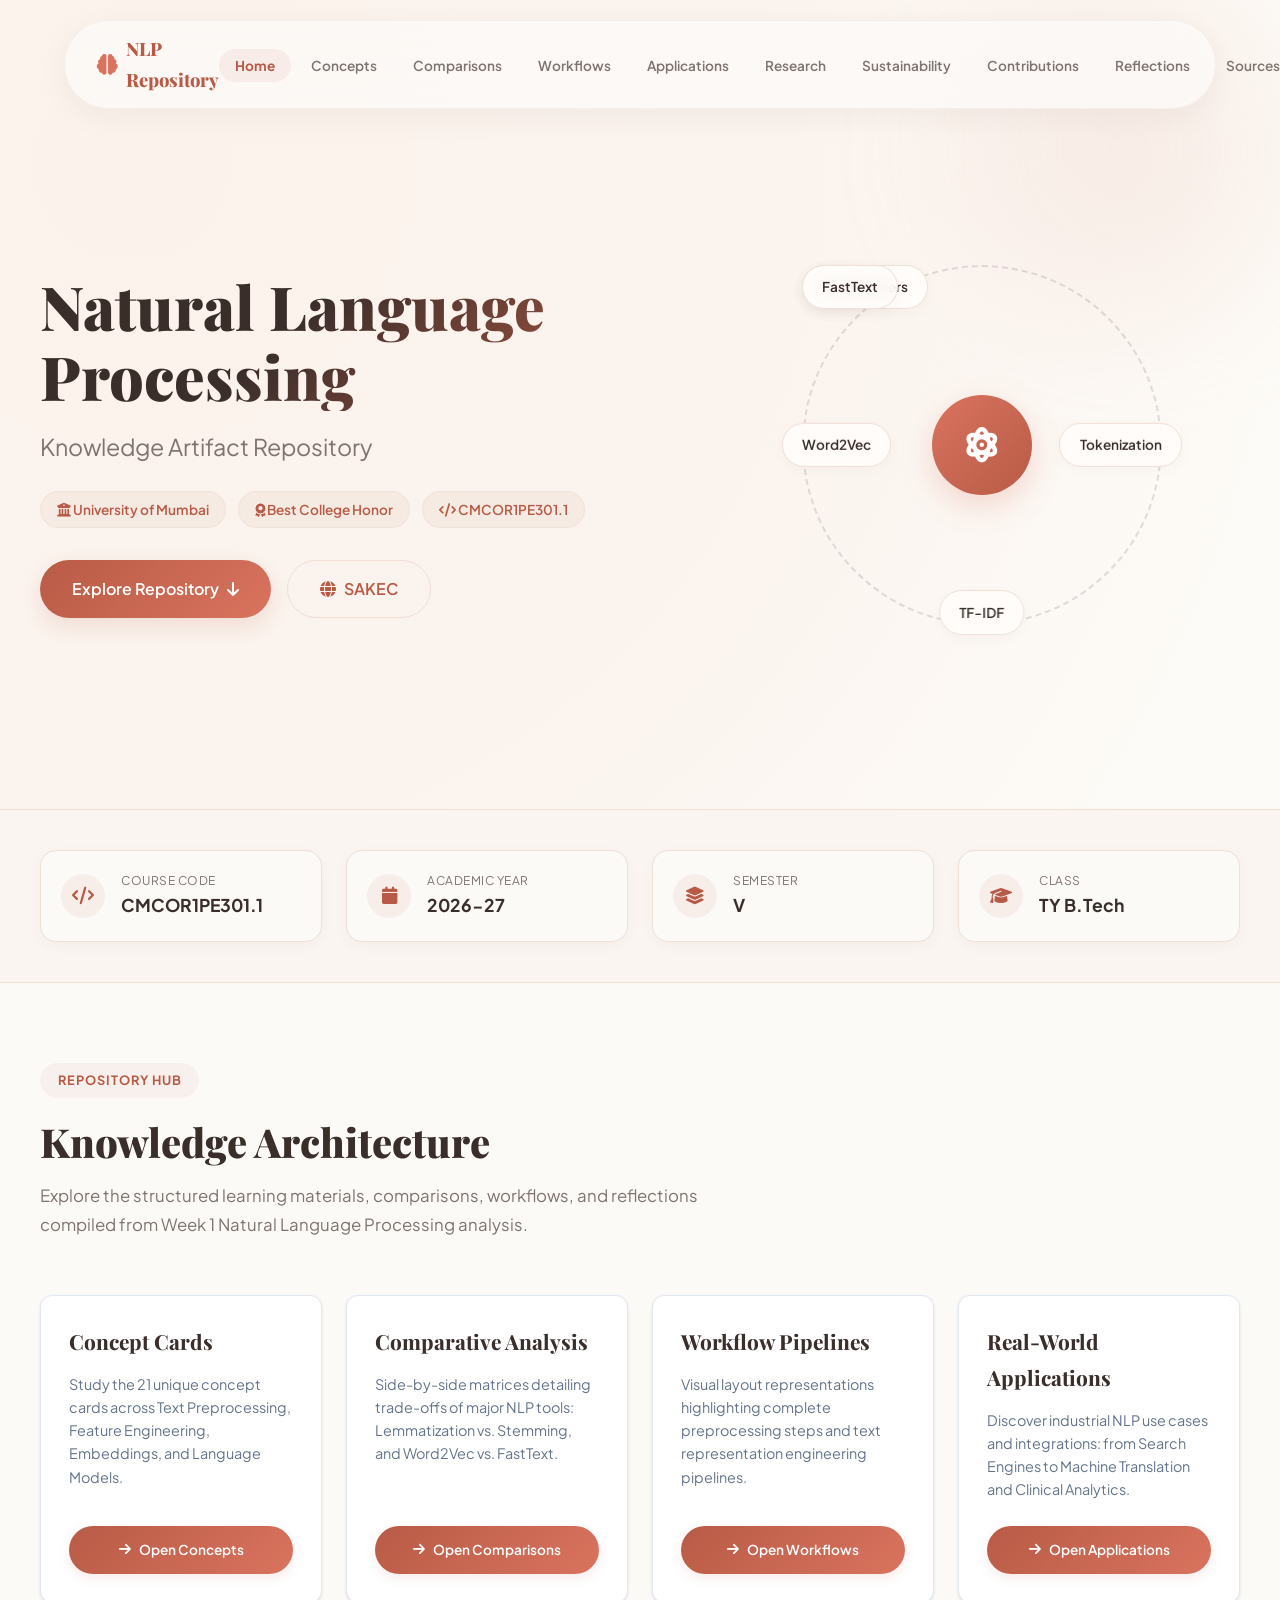
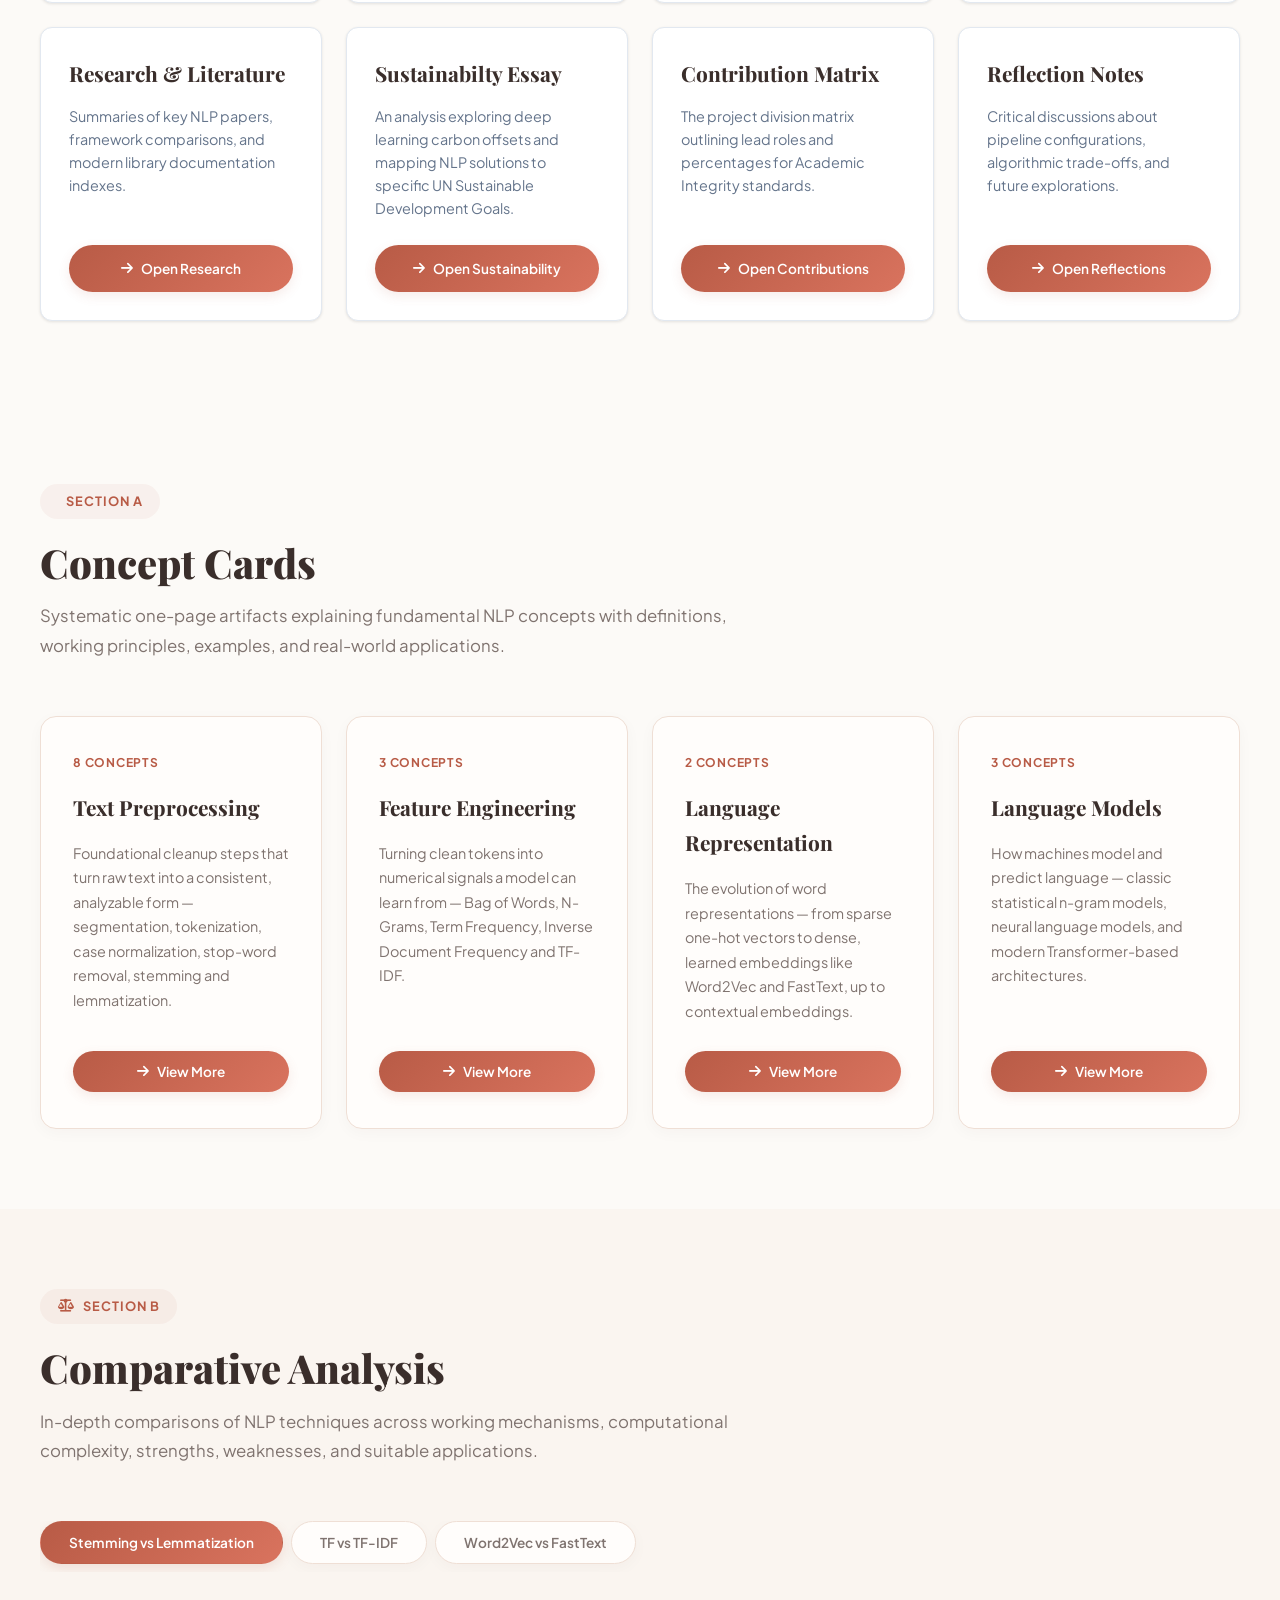
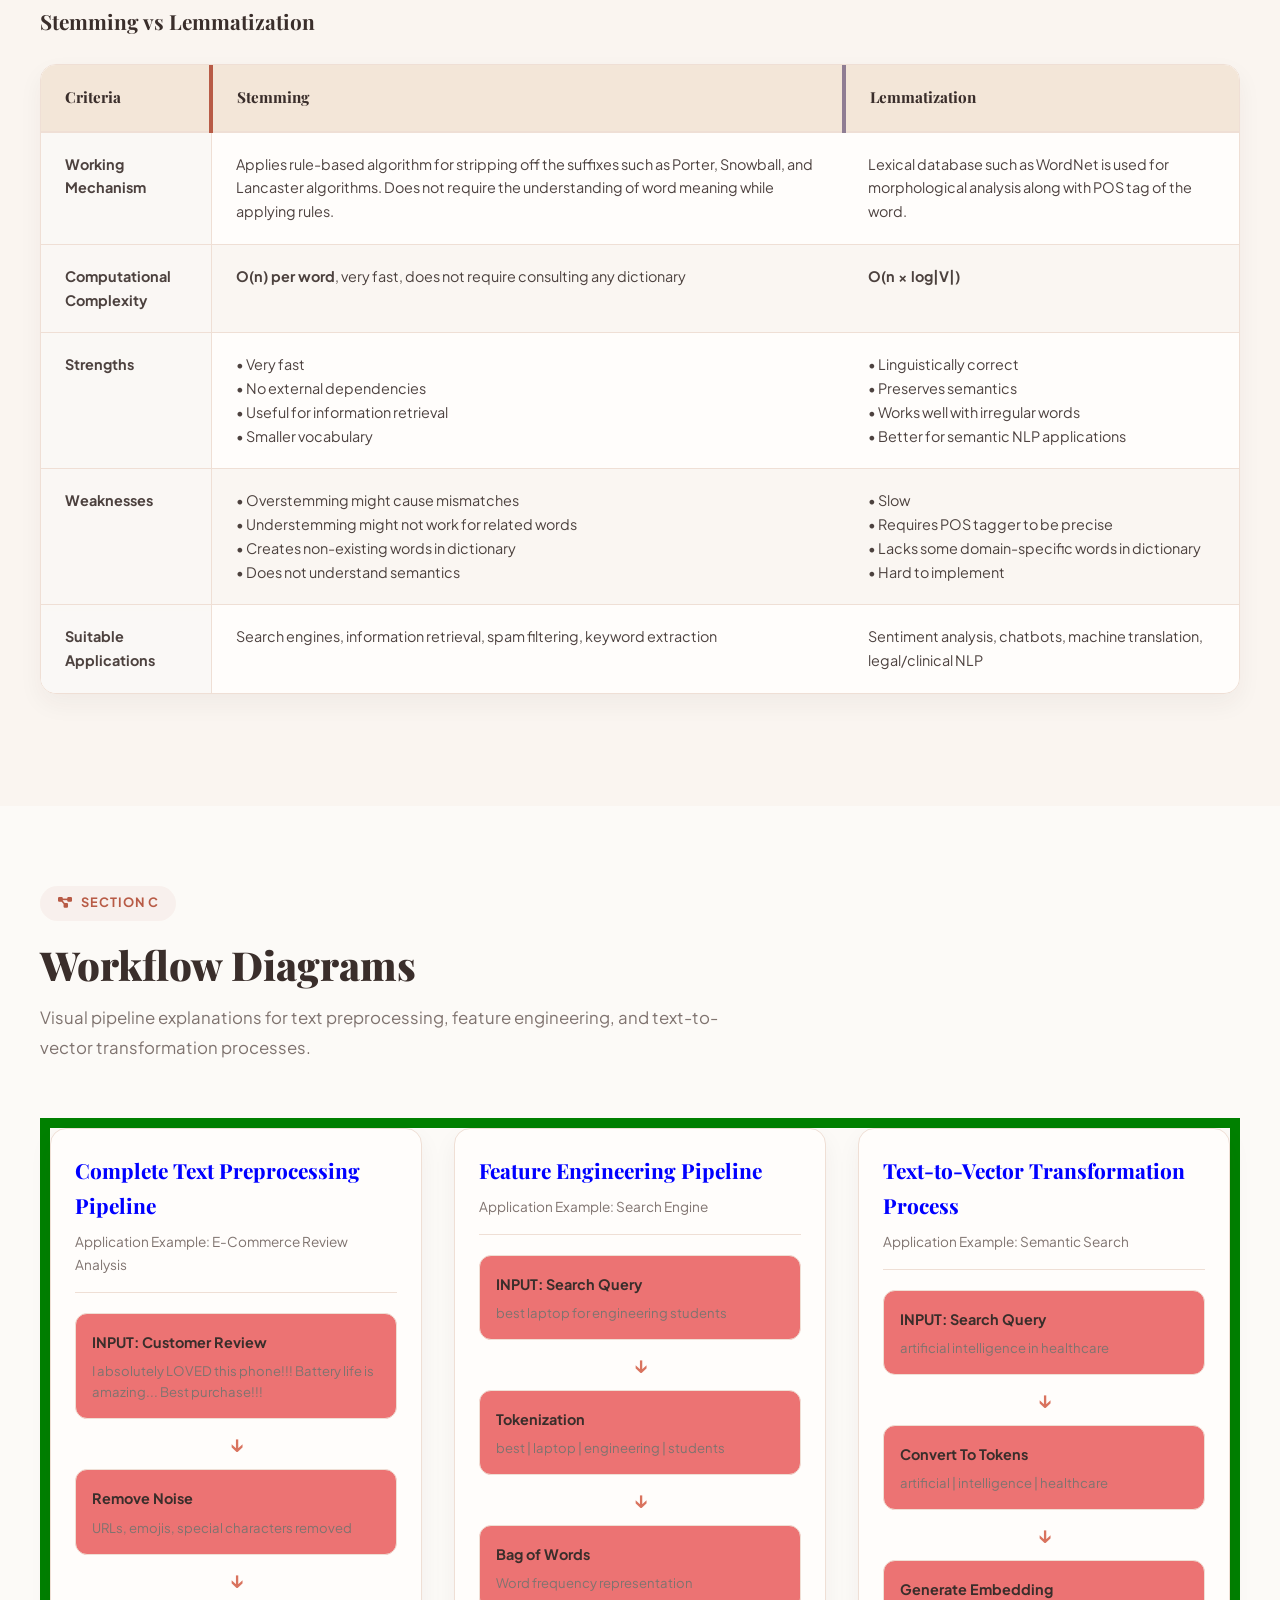
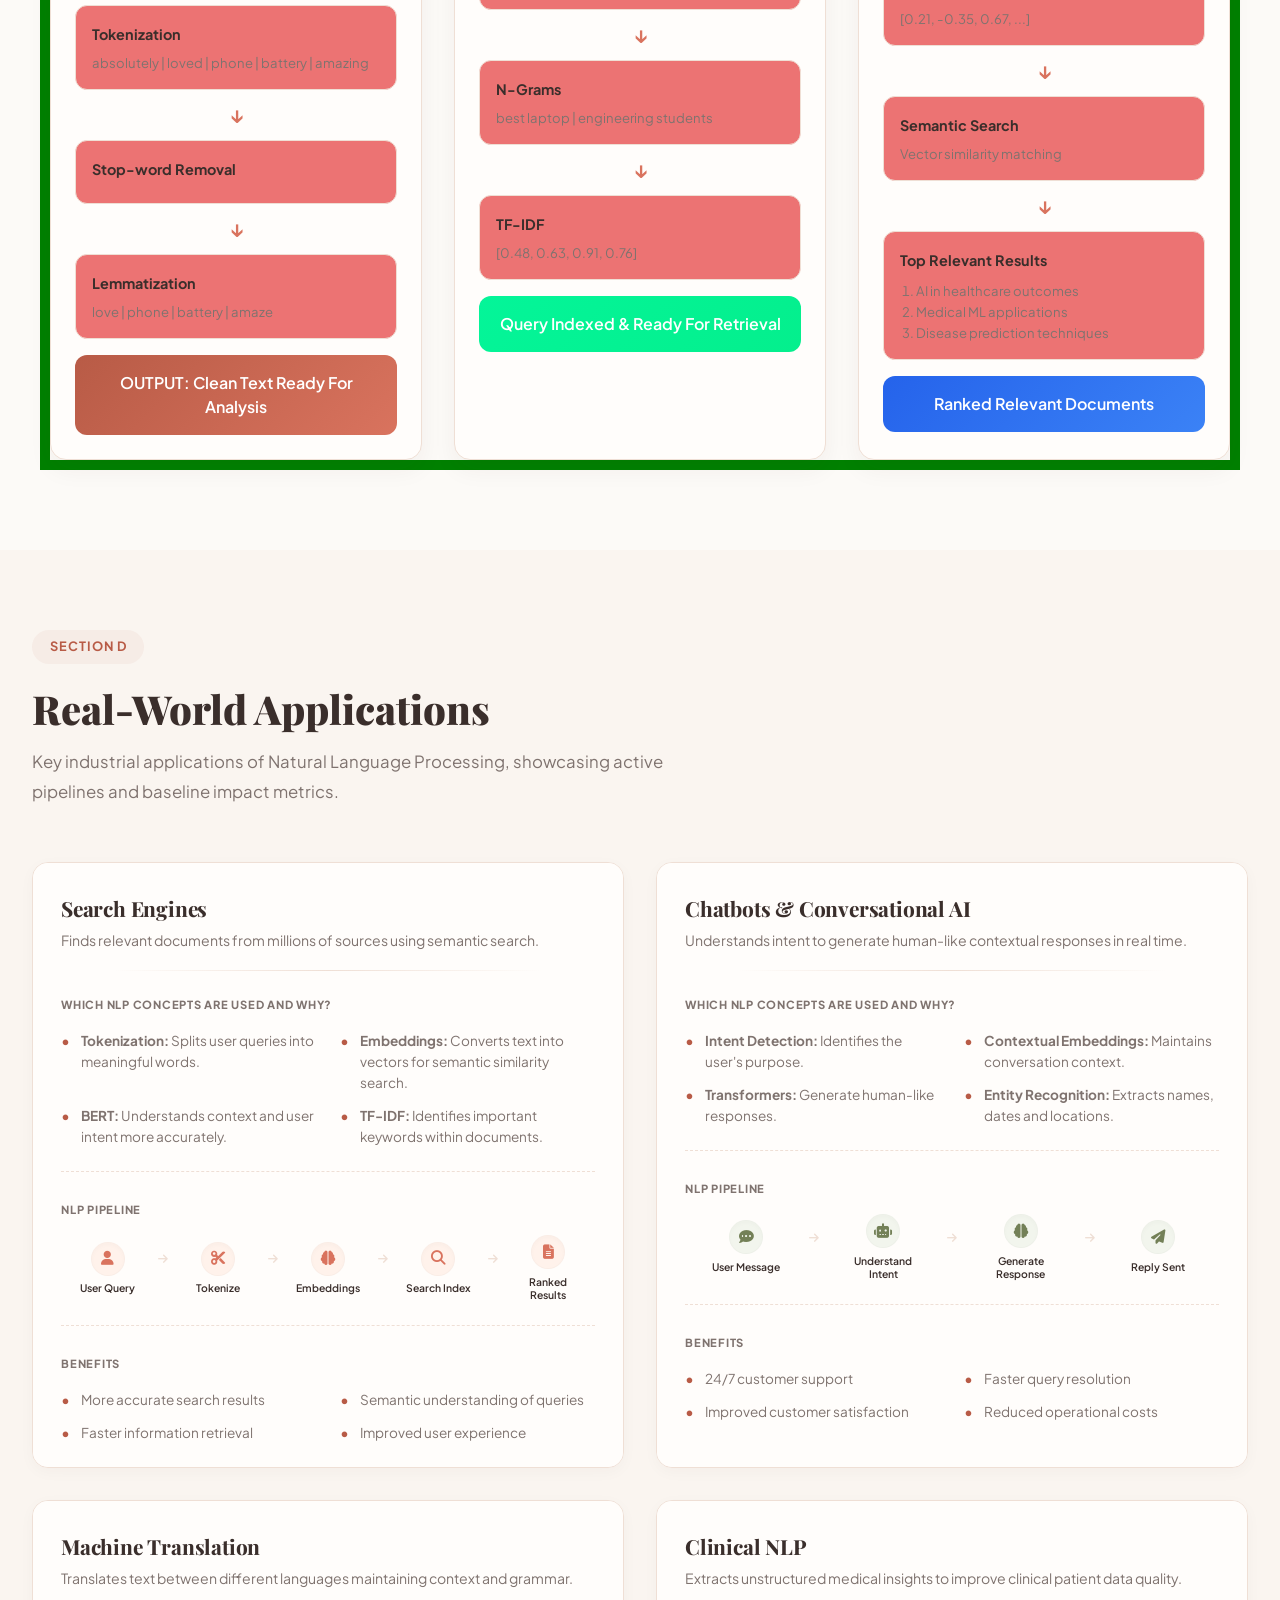
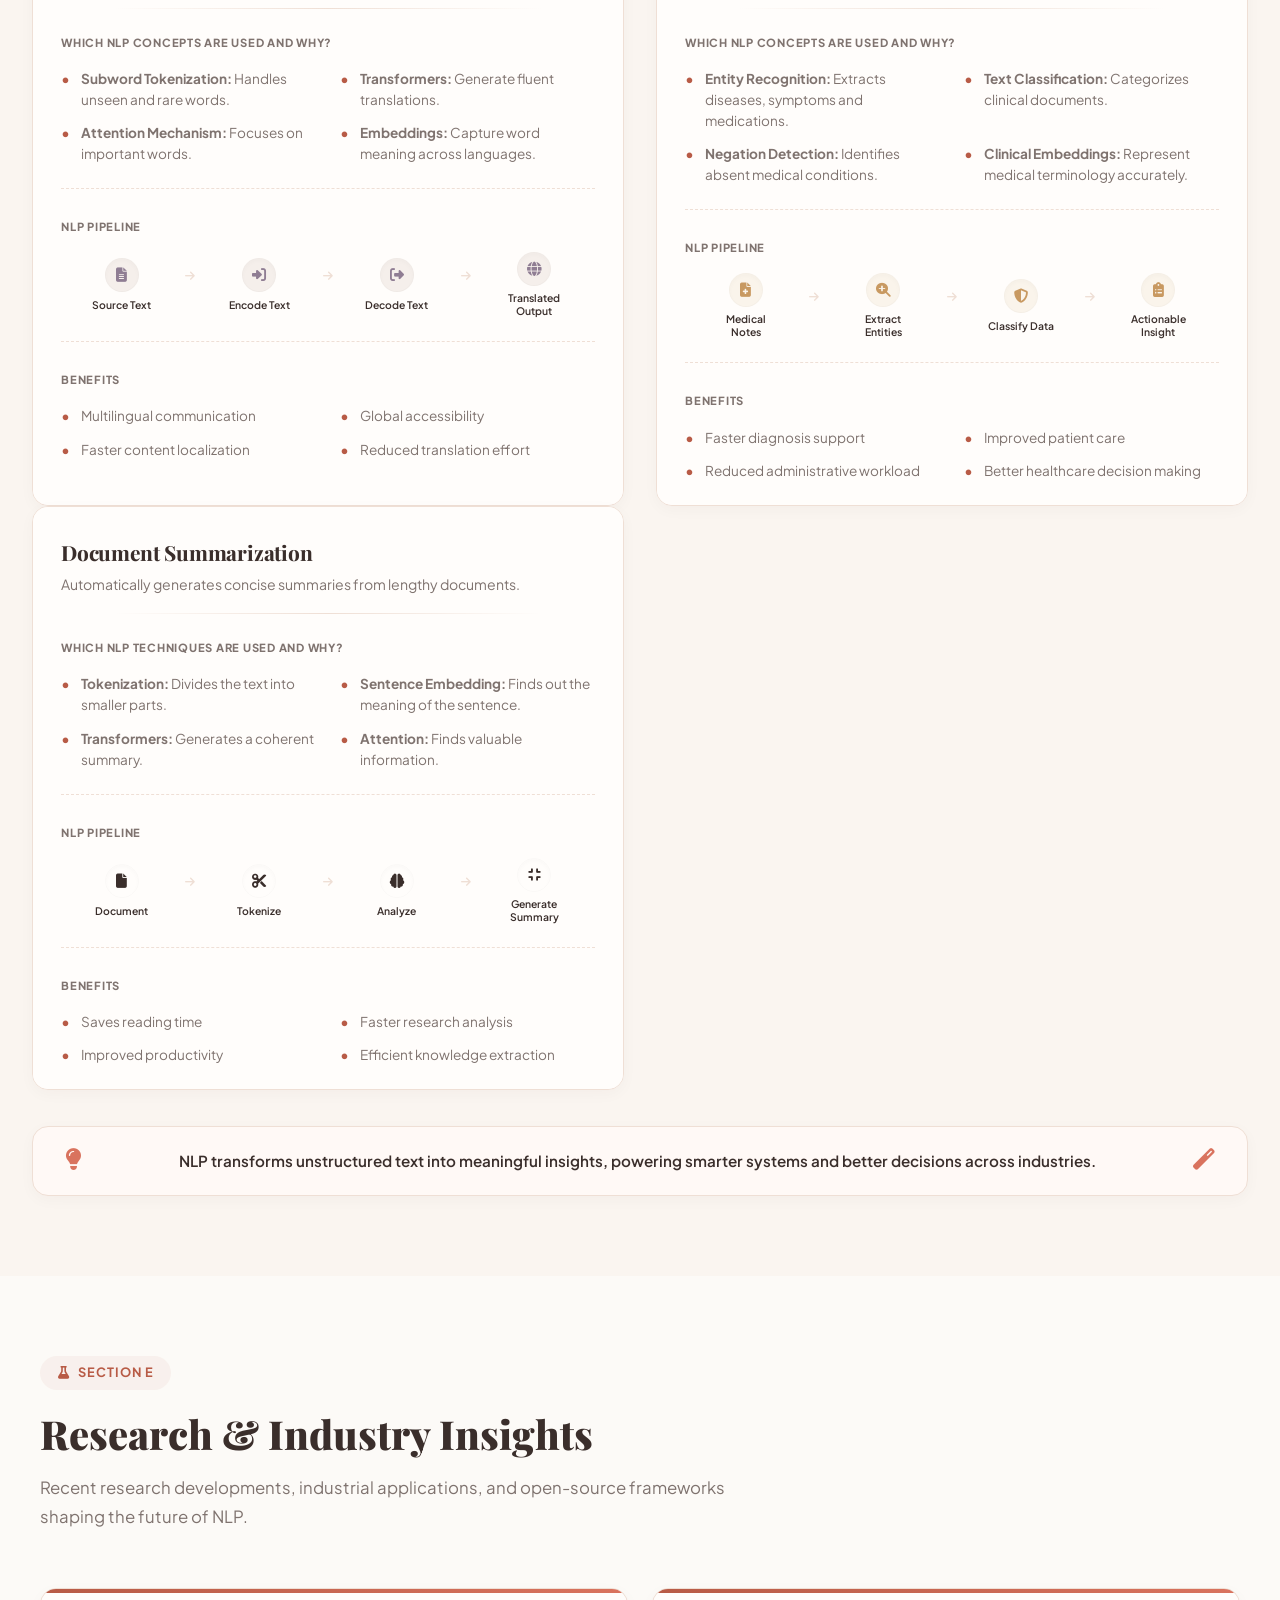
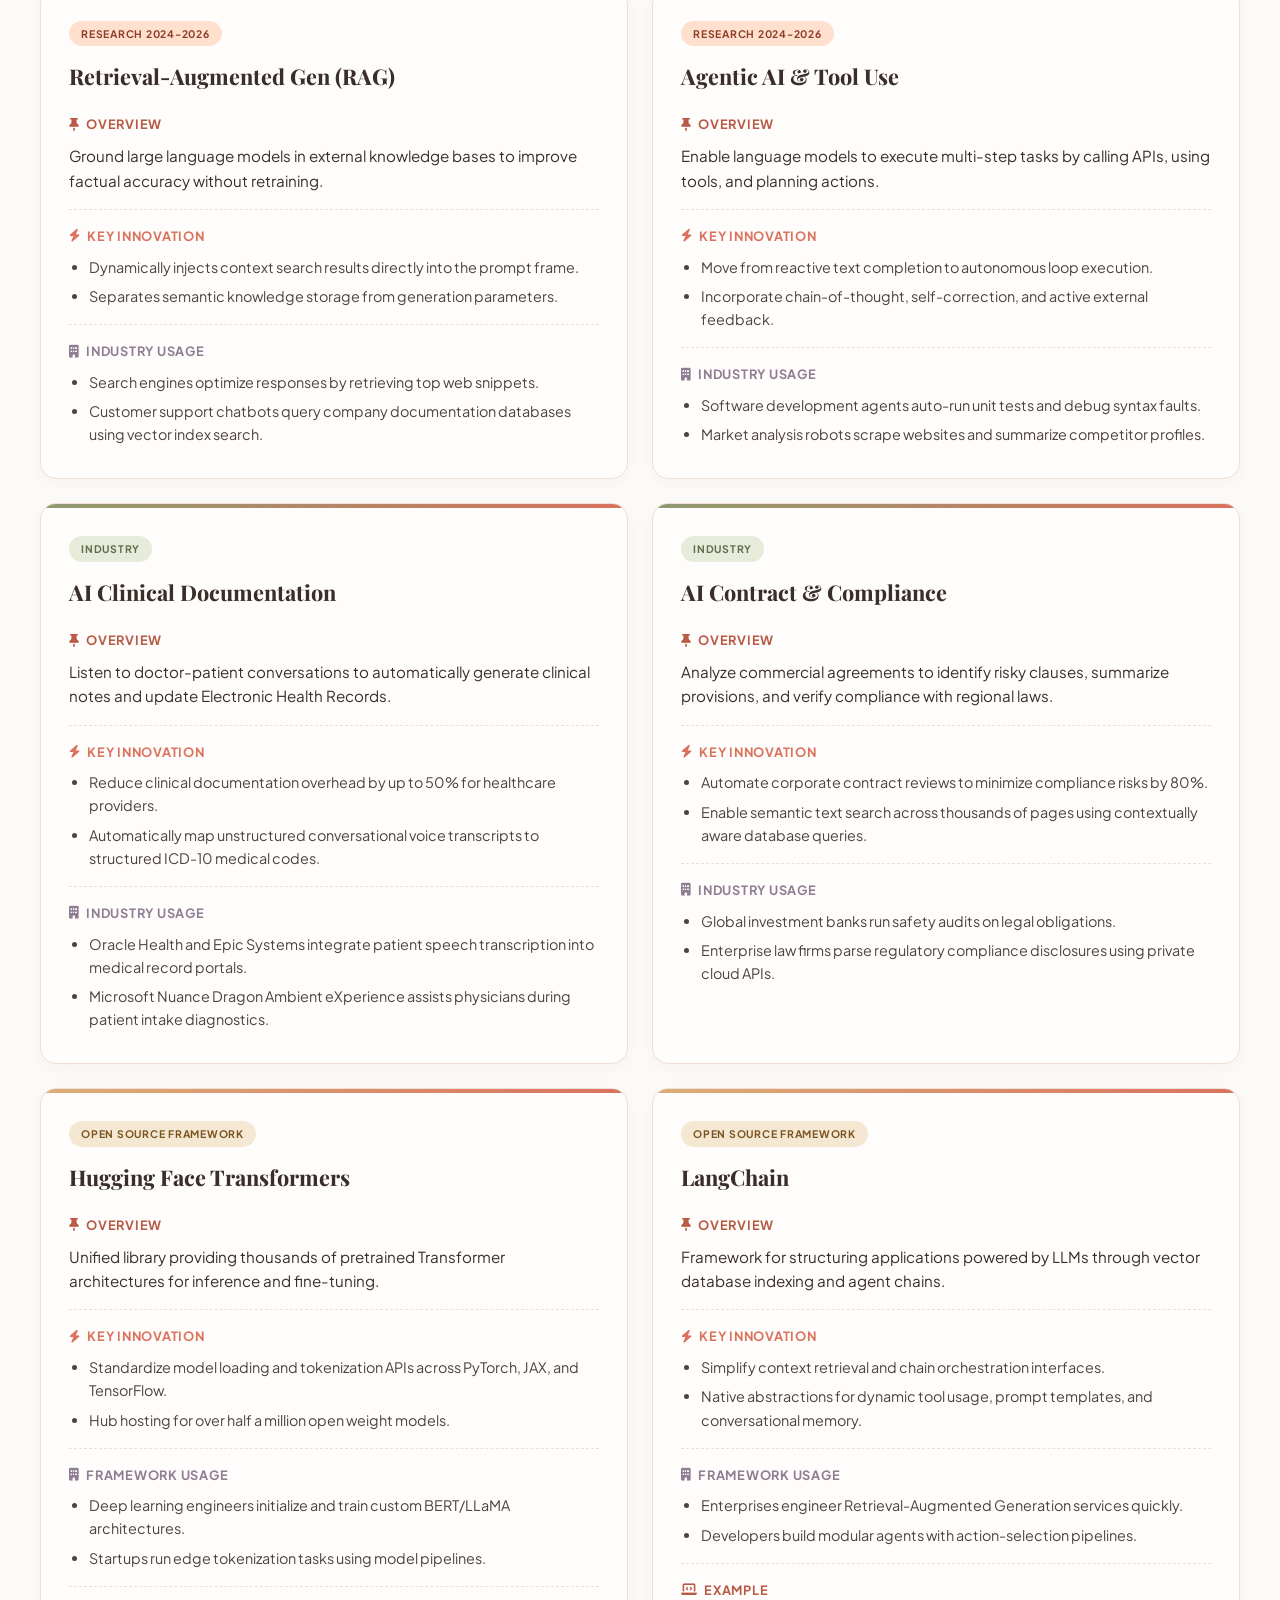
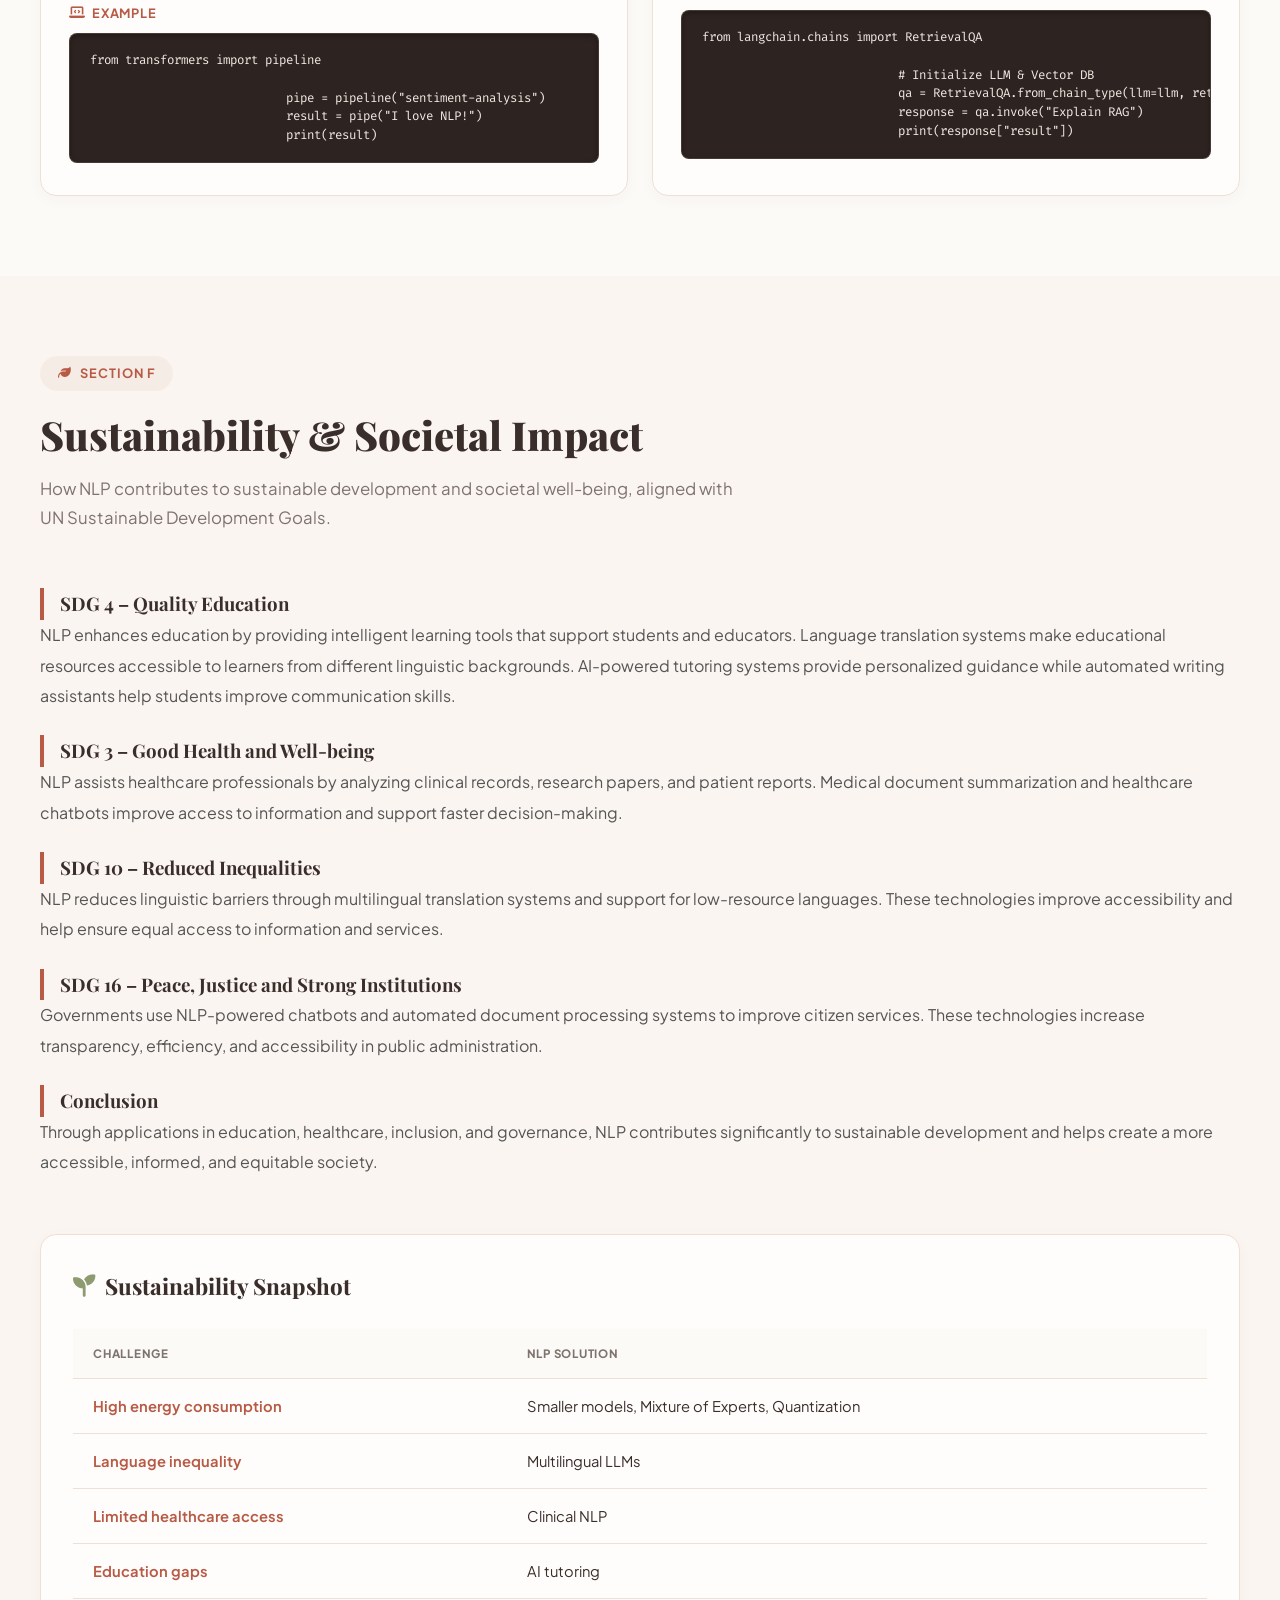
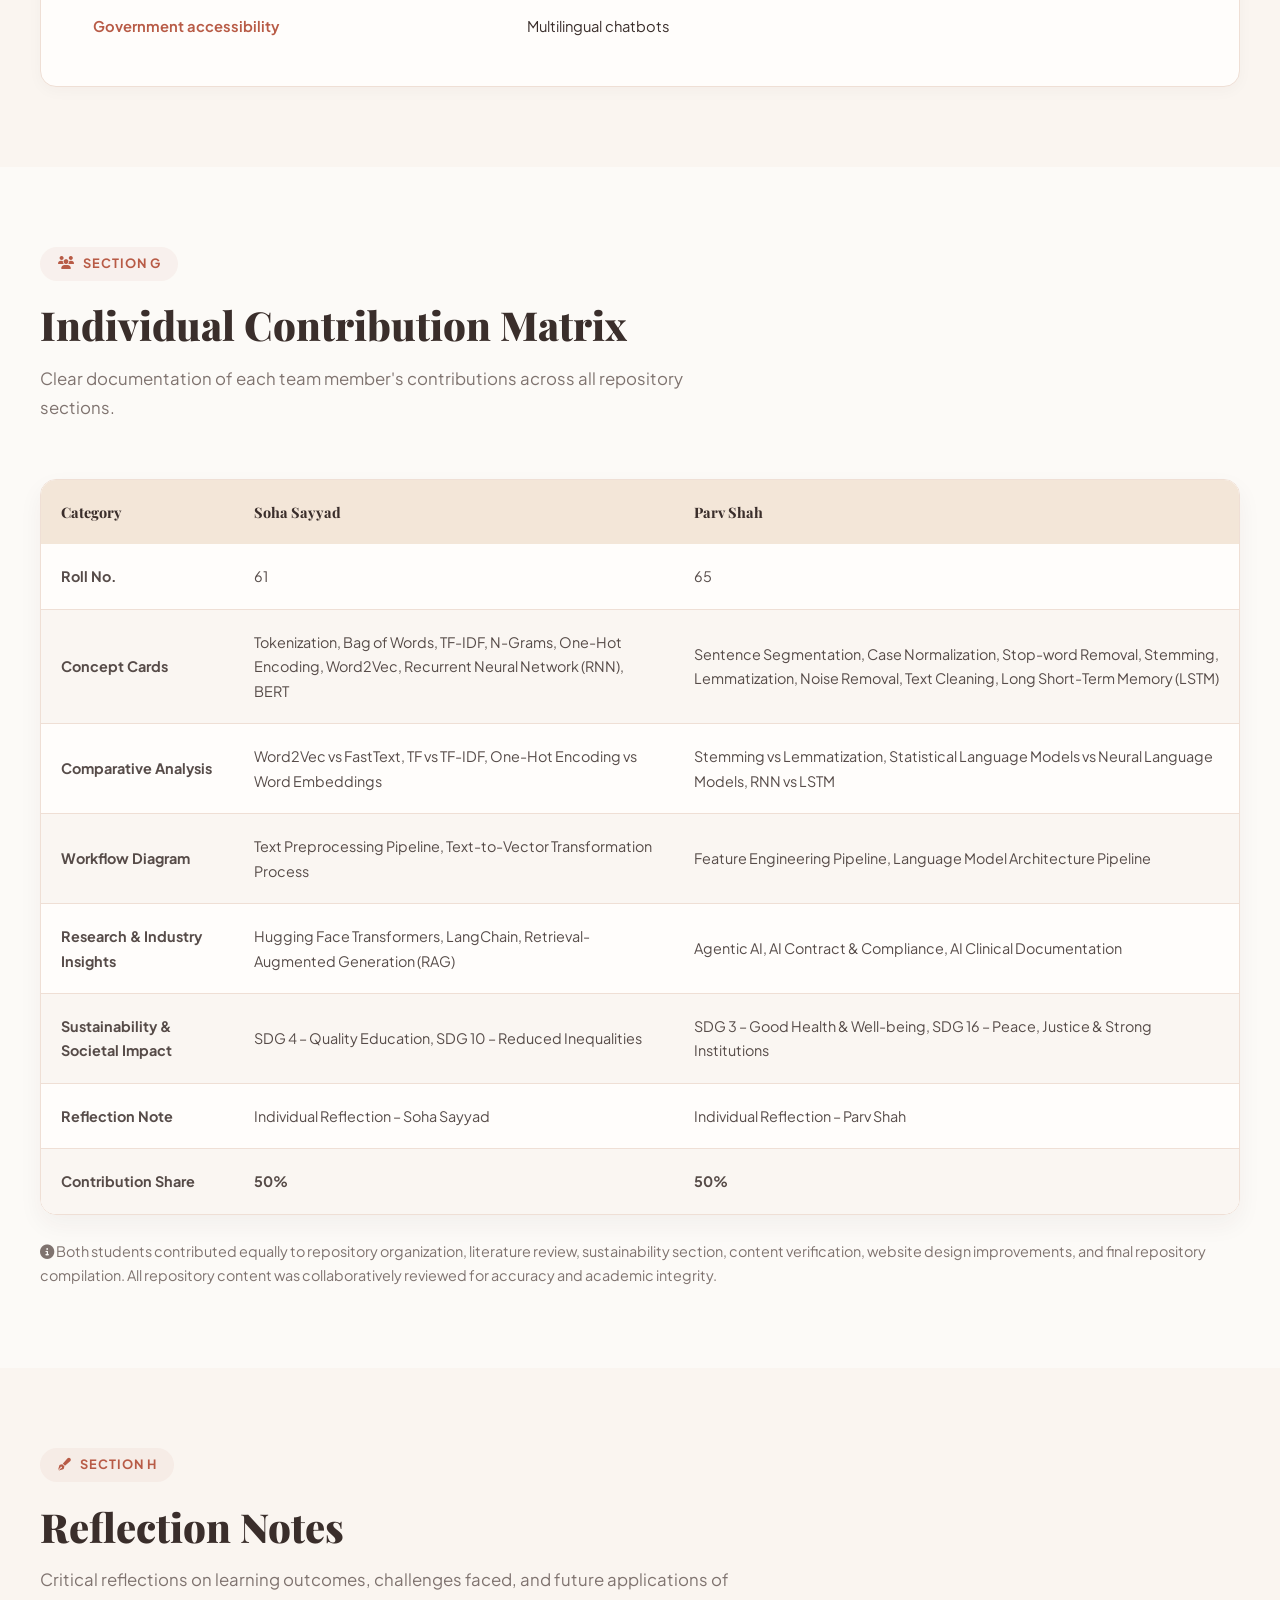
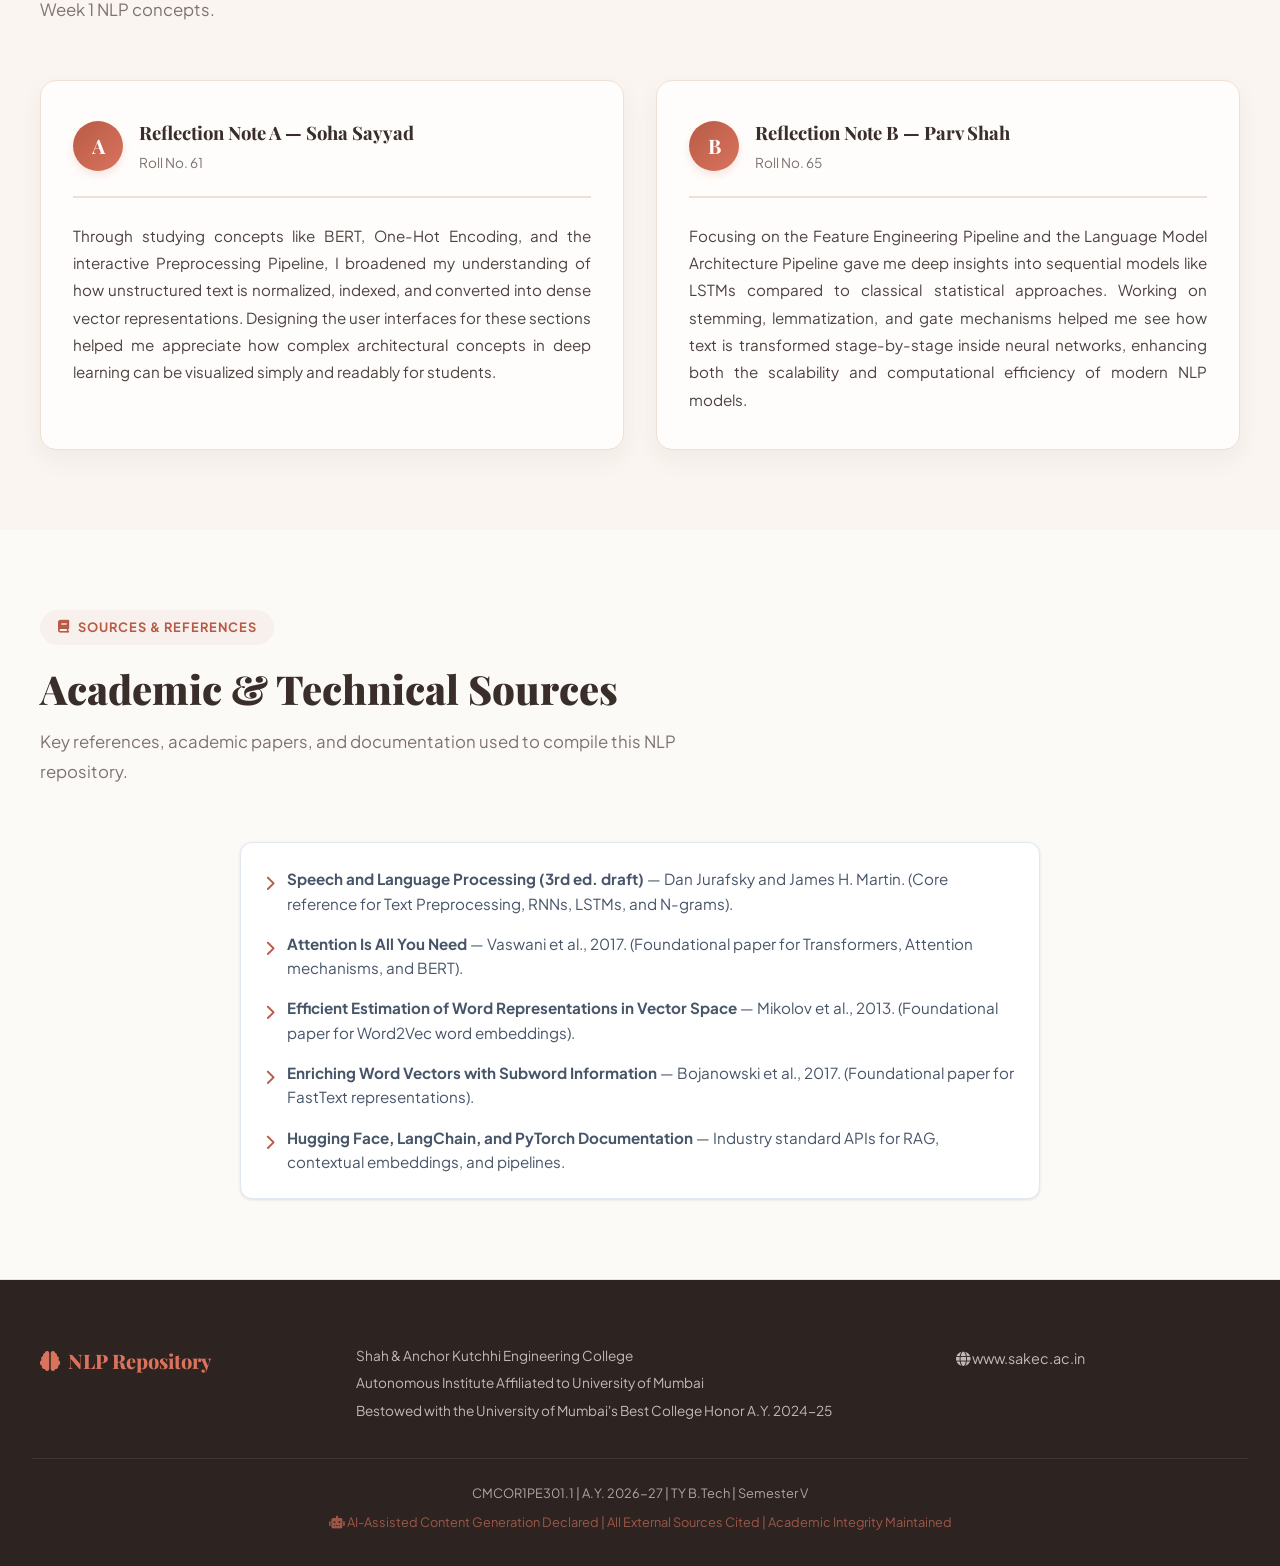
==== commit 630cc03e: "Info add v4" ====
--- a/index.html
+++ b/index.html
@@ -36,6 +36,7 @@
             <li><a href="#sustainability" target="_self" class="">Sustainability</a></li>
             <li><a href="#contributions" target="_self" class="">Contributions</a></li>
             <li><a href="#reflections" target="_self" class="">Reflections</a></li>
+            <li><a href="#sources" target="_self" class="">Sources</a></li>
         </ul>
         <div class="hamburger" onclick="toggleNav()"><span></span><span></span><span></span></div>
     </nav>
@@ -258,6 +259,55 @@
         </div>
     </section>
 
+    <!-- Section I: Sources & References -->
+    <section id="sources" class="section">
+        <div class="container">
+            <div class="section-header">
+                <div class="section-label"><i class="fas fa-book"></i> Sources & References</div>
+                <h2 class="section-title">Academic & Technical Sources</h2>
+                <p class="section-desc">Key references, academic papers, and documentation used to compile this NLP
+                    repository.</p>
+            </div>
+
+            <div
+                style="max-width: 800px; margin: 0 auto; padding: 1.5rem; background: white; border-radius: 12px; border: 1px solid #e2e8f0; box-shadow: 0 1px 3px rgba(0,0,0,0.1);">
+                <ul
+                    style="list-style-type: none; padding: 0; margin: 0; display: flex; flex-direction: column; gap: 1rem; color: #475569; font-size: 0.95rem; line-height: 1.6;">
+                    <li style="display: flex; gap: 0.75rem; align-items: flex-start;">
+                        <span style="color: var(--primary); margin-top: 0.25rem;"><i
+                                class="fas fa-chevron-right"></i></span>
+                        <div><strong>Speech and Language Processing (3rd ed. draft)</strong> — Dan Jurafsky and James H.
+                            Martin. (Core reference for Text Preprocessing, RNNs, LSTMs, and N-grams).</div>
+                    </li>
+                    <li style="display: flex; gap: 0.75rem; align-items: flex-start;">
+                        <span style="color: var(--primary); margin-top: 0.25rem;"><i
+                                class="fas fa-chevron-right"></i></span>
+                        <div><strong>Attention Is All You Need</strong> — Vaswani et al., 2017. (Foundational paper for
+                            Transformers, Attention mechanisms, and BERT).</div>
+                    </li>
+                    <li style="display: flex; gap: 0.75rem; align-items: flex-start;">
+                        <span style="color: var(--primary); margin-top: 0.25rem;"><i
+                                class="fas fa-chevron-right"></i></span>
+                        <div><strong>Efficient Estimation of Word Representations in Vector Space</strong> — Mikolov et
+                            al., 2013. (Foundational paper for Word2Vec word embeddings).</div>
+                    </li>
+                    <li style="display: flex; gap: 0.75rem; align-items: flex-start;">
+                        <span style="color: var(--primary); margin-top: 0.25rem;"><i
+                                class="fas fa-chevron-right"></i></span>
+                        <div><strong>Enriching Word Vectors with Subword Information</strong> — Bojanowski et al., 2017.
+                            (Foundational paper for FastText representations).</div>
+                    </li>
+                    <li style="display: flex; gap: 0.75rem; align-items: flex-start;">
+                        <span style="color: var(--primary); margin-top: 0.25rem;"><i
+                                class="fas fa-chevron-right"></i></span>
+                        <div><strong>Hugging Face, LangChain, and PyTorch Documentation</strong> — Industry standard
+                            APIs for RAG, contextual embeddings, and pipelines.</div>
+                    </li>
+                </ul>
+            </div>
+        </div>
+    </section>
+
     <!-- Footer -->
     <footer class="footer">
         <div class="footer-inner">
--- a/css/section_a.css
+++ b/css/section_a.css
@@ -43,14 +43,14 @@
     border-radius: var(--radius);
     overflow: hidden;
     box-shadow: var(--shadow);
-    transition: var(--transition);
+    transition: transform 0.4s cubic-bezier(0.16, 1, 0.3, 1), box-shadow 0.4s cubic-bezier(0.16, 1, 0.3, 1), border-color 0.4s ease;
     border: 1px solid var(--border);
     display: flex;
     flex-direction: column;
 }
 
 .concept-card:hover {
-    transform: translateY(-4px);
+    transform: translateY(-5px) scale(1.025);
     box-shadow: var(--shadow-lg);
     border-color: var(--primary);
 }
@@ -63,13 +63,14 @@
     position: relative;
     overflow: hidden;
 }
+
 .card-illustration {
     height: 140px;
     display: flex;
     justify-content: center;
     align-items: center;
     padding: 1rem;
-    background: rgba(255,255,255,0.4);
+    background: rgba(255, 255, 255, 0.4);
     border-bottom: 1px solid var(--border);
 }
 
@@ -78,6 +79,7 @@
     height: 100%;
     object-fit: contain;
 }
+
 .card-header::before {
     content: '';
     position: absolute;
@@ -327,6 +329,7 @@
 
 .details-btn:hover {
     transform: translateY(-2px);
+    background: linear-gradient(135deg, var(--primary-dark), var(--primary));
     box-shadow: 0 8px 18px rgba(184, 91, 70, 0.22);
 }
 
@@ -443,11 +446,11 @@
     display: flex;
     flex-direction: column;
     gap: 1rem;
-    transition: var(--transition);
+    transition: transform 0.4s cubic-bezier(0.16, 1, 0.3, 1), box-shadow 0.4s cubic-bezier(0.16, 1, 0.3, 1), border-color 0.4s ease;
 }
 
 .category-card:hover {
-    transform: translateY(-5px);
+    transform: translateY(-5px) scale(1.025);
     box-shadow: var(--shadow-lg);
     border-color: var(--primary);
 }
@@ -524,6 +527,7 @@
 
 .category-view-btn:hover {
     transform: translateY(-2px);
+    background: linear-gradient(135deg, var(--primary-dark), var(--primary));
     box-shadow: 0 8px 18px rgba(184, 91, 70, 0.22);
 }
 
--- a/css/section_c.css
+++ b/css/section_c.css
@@ -1,154 +1,149 @@
 /* ===== WORKFLOW INFOGRAPHIC ===== */
 
-.workflow-infographic{
-    display:grid;
-    grid-template-columns:repeat(3,1fr);
-    gap:2rem;
-    margin-top:3rem;
-    align-items:start;
+.workflow-infographic {
+    display: grid;
+    grid-template-columns: repeat(3, 1fr);
+    gap: 2rem;
+    margin-top: 3rem;
+    align-items: start;
 }
 
-.workflow-column{
-    background:#FFFDFB;
-    border:1px solid var(--border);
-    border-radius:var(--radius);
-    padding:1.5rem;
-    box-shadow:var(--shadow-md);
-    height:100%;
-    transition:var(--transition);
+.workflow-column {
+    background: #FFFDFB;
+    border: 1px solid var(--border);
+    border-radius: var(--radius);
+    padding: 1.5rem;
+    box-shadow: var(--shadow-md);
+    height: 100%;
+    transition: var(--transition);
 }
 
-.workflow-column:hover{
-    transform:translateY(-4px);
-    box-shadow:0 12px 28px rgba(0,0,0,0.08);
+.workflow-column:hover {
+    transform: translateY(-4px);
+    box-shadow: 0 12px 28px rgba(0, 0, 0, 0.08);
 }
 
-.workflow-title{
-    font-family:'Playfair Display', Georgia, serif;
-    font-size:1.3rem;
-    font-weight:750;
-    color:var(--dark);
-    margin-bottom:0.4rem;
+.workflow-title {
+    font-family: 'Playfair Display', Georgia, serif;
+    font-size: 1.3rem;
+    font-weight: 750;
+    color: var(--dark);
+    margin-bottom: 0.4rem;
 }
 
-.workflow-subtitle{
-    font-size:0.85rem;
-    color:var(--gray);
-    margin-bottom:1.25rem;
-    padding-bottom:1rem;
-    border-bottom:1px solid var(--border);
+.workflow-subtitle {
+    font-size: 0.85rem;
+    color: var(--gray);
+    margin-bottom: 1.25rem;
+    padding-bottom: 1rem;
+    border-bottom: 1px solid var(--border);
 }
 
-.workflow-box{
-    background:var(--light);
-    border:1px solid var(--border);
-    border-radius:12px;
-    padding:1rem;
-    transition:var(--transition);
+.workflow-box {
+    background: var(--light);
+    border: 1px solid var(--border);
+    border-radius: 12px;
+    padding: 1rem;
+    transition: var(--transition);
 }
 
-.workflow-box:hover{
-    border-color:var(--primary);
-    background:rgba(184,91,70,0.03);
+.workflow-box:hover {
+    border-color: var(--primary);
+    background: rgba(184, 91, 70, 0.03);
 }
 
-.workflow-box strong{
-    display:block;
-    margin-bottom:0.35rem;
-    font-size:0.9rem;
-    color:var(--dark);
+.workflow-box strong {
+    display: block;
+    margin-bottom: 0.35rem;
+    font-size: 0.9rem;
+    color: var(--dark);
 }
 
 .workflow-box p,
-.workflow-box li{
-    font-size:0.82rem;
-    line-height:1.6;
-    color:var(--gray);
-    margin:0;
+.workflow-box li {
+    font-size: 0.82rem;
+    line-height: 1.6;
+    color: var(--gray);
+    margin: 0;
 }
 
-.workflow-box ol{
-    padding-left:1rem;
-    margin:0.5rem 0 0 0;
+.workflow-box ol {
+    padding-left: 1rem;
+    margin: 0.5rem 0 0 0;
 }
 
-.flow-arrow{
-    text-align:center;
-    font-size:1.25rem;
-    color:var(--accent);
-    padding:0.5rem 0;
-    font-weight:700;
+.flow-arrow {
+    text-align: center;
+    font-size: 1.25rem;
+    color: var(--accent);
+    padding: 0.5rem 0;
+    font-weight: 700;
 }
 
-.output-box{
-    margin-top:1rem;
-    padding:1rem;
-    border-radius:12px;
-    color:white;
-    font-weight:600;
-    text-align:center;
-    line-height:1.5;
-    background:linear-gradient(
-        135deg,
-        var(--primary),
-        var(--accent)
-    );
+.output-box {
+    margin-top: 1rem;
+    padding: 1rem;
+    border-radius: 12px;
+    color: white;
+    font-weight: 600;
+    text-align: center;
+    line-height: 1.5;
+    background: linear-gradient(135deg,
+            var(--primary),
+            var(--accent));
 }
 
-.output-box.green{
-    background:linear-gradient(
-        135deg,
-        #04f599,
-        #04ef8d
-    );
+.output-box.green {
+    background: linear-gradient(135deg,
+            #04f599,
+            #04ef8d);
 }
 
-.output-box.blue{
-    background:linear-gradient(
-        135deg,
-        #2563eb,
-        #3b82f6
-    );
+.output-box.blue {
+    background: linear-gradient(135deg,
+            #2563eb,
+            #3b82f6);
 }
 
 /* Application Example Highlight */
 
-.workflow-box:first-of-type{
-    border:2px solid rgba(184,91,70,0.15);
+.workflow-box:first-of-type {
+    border: 2px solid rgba(184, 91, 70, 0.15);
 }
 
 /* Mobile */
 
-@media (max-width:1200px){
-    .workflow-infographic{
-        grid-template-columns:1fr;
+@media (max-width:1200px) {
+    .workflow-infographic {
+        grid-template-columns: 1fr;
     }
 }
 
 /* Tablet */
 
-@media (max-width:768px){
+@media (max-width:768px) {
 
-    .workflow-column{
-        padding:1.25rem;
+    .workflow-column {
+        padding: 1.25rem;
     }
 
-    .workflow-title{
-        font-size:1.15rem;
+    .workflow-title {
+        font-size: 1.15rem;
     }
 
-    .workflow-box{
-        padding:0.85rem;
+    .workflow-box {
+        padding: 0.85rem;
     }
 }
-.workflow-box{
-    background:rgb(236, 115, 115) !important;
+
+.workflow-box {
+    background: rgb(236, 115, 115) !important;
 }
 
-.workflow-title{
-    color:blue !important;
+.workflow-title {
+    color: blue !important;
 }
 
-.workflow-infographic{
-    border:10px solid green !important;
+.workflow-infographic {
+    border: 10px solid green !important;
 }
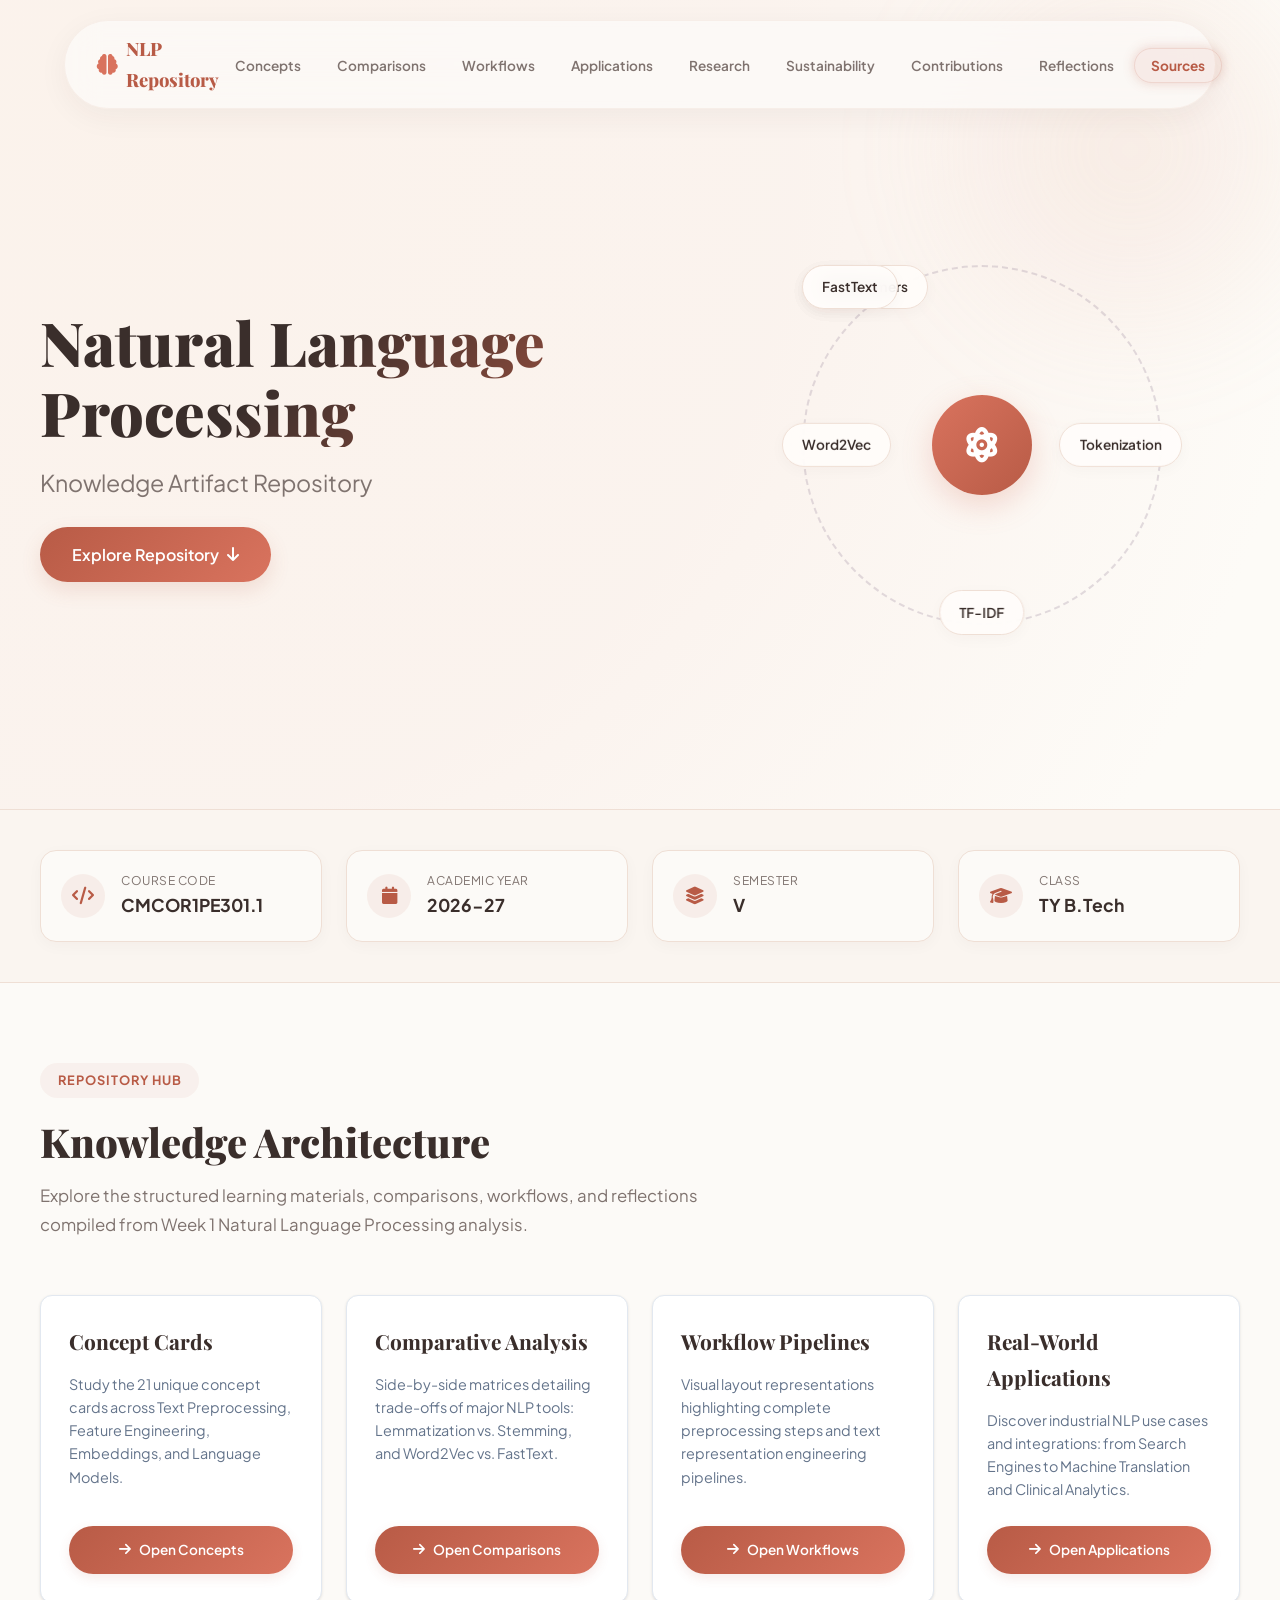
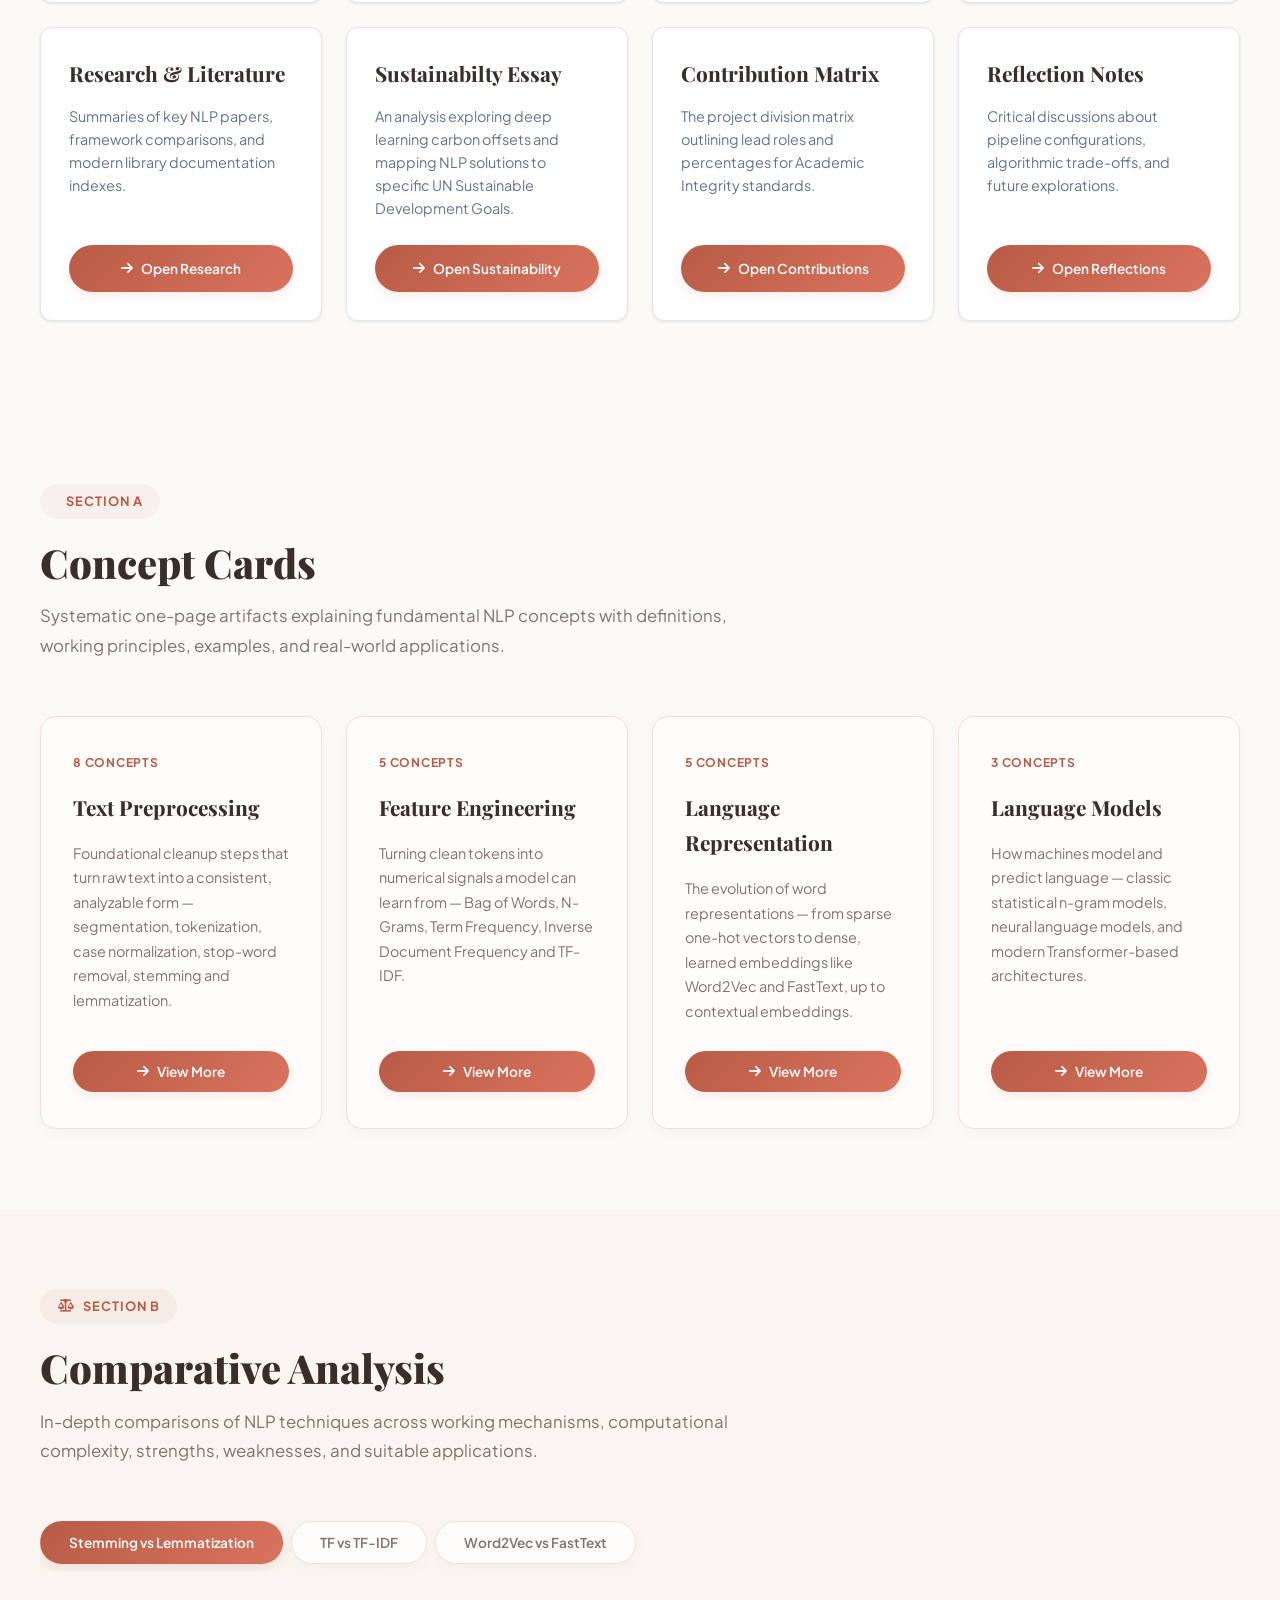
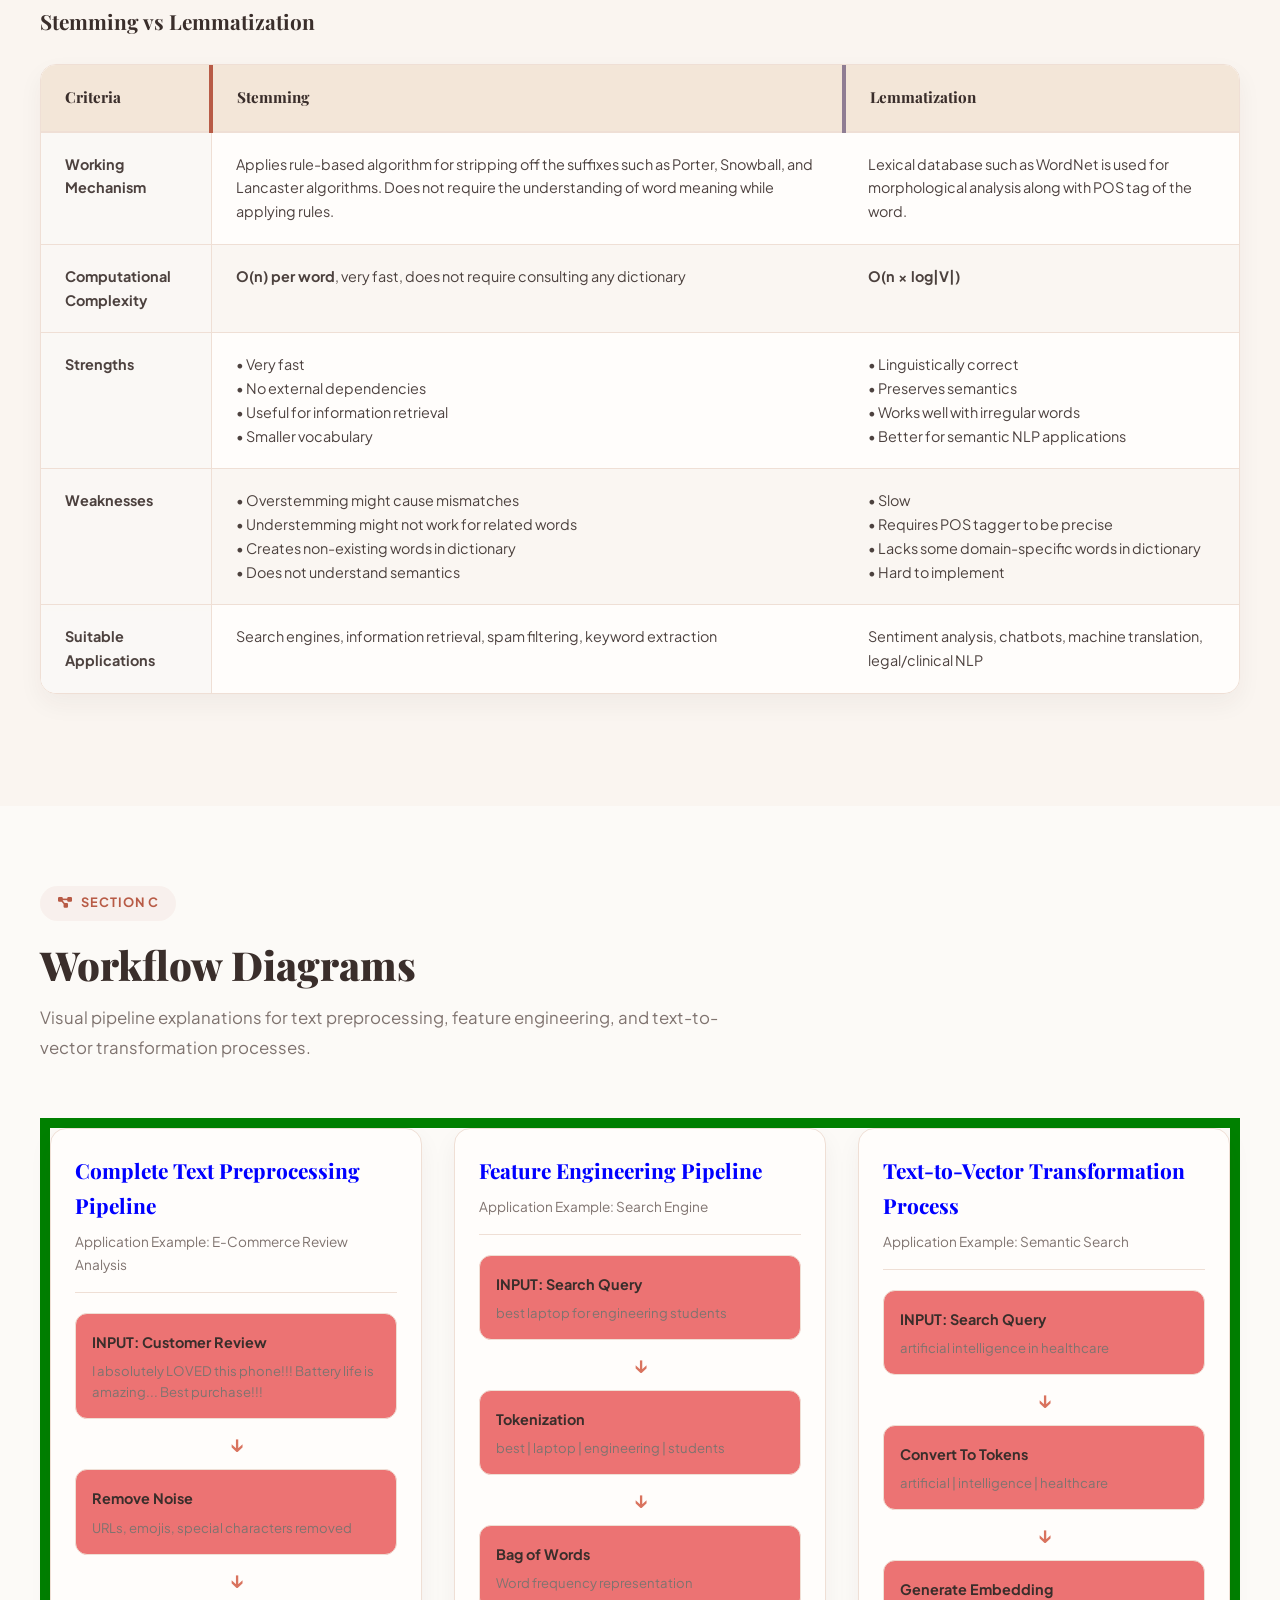
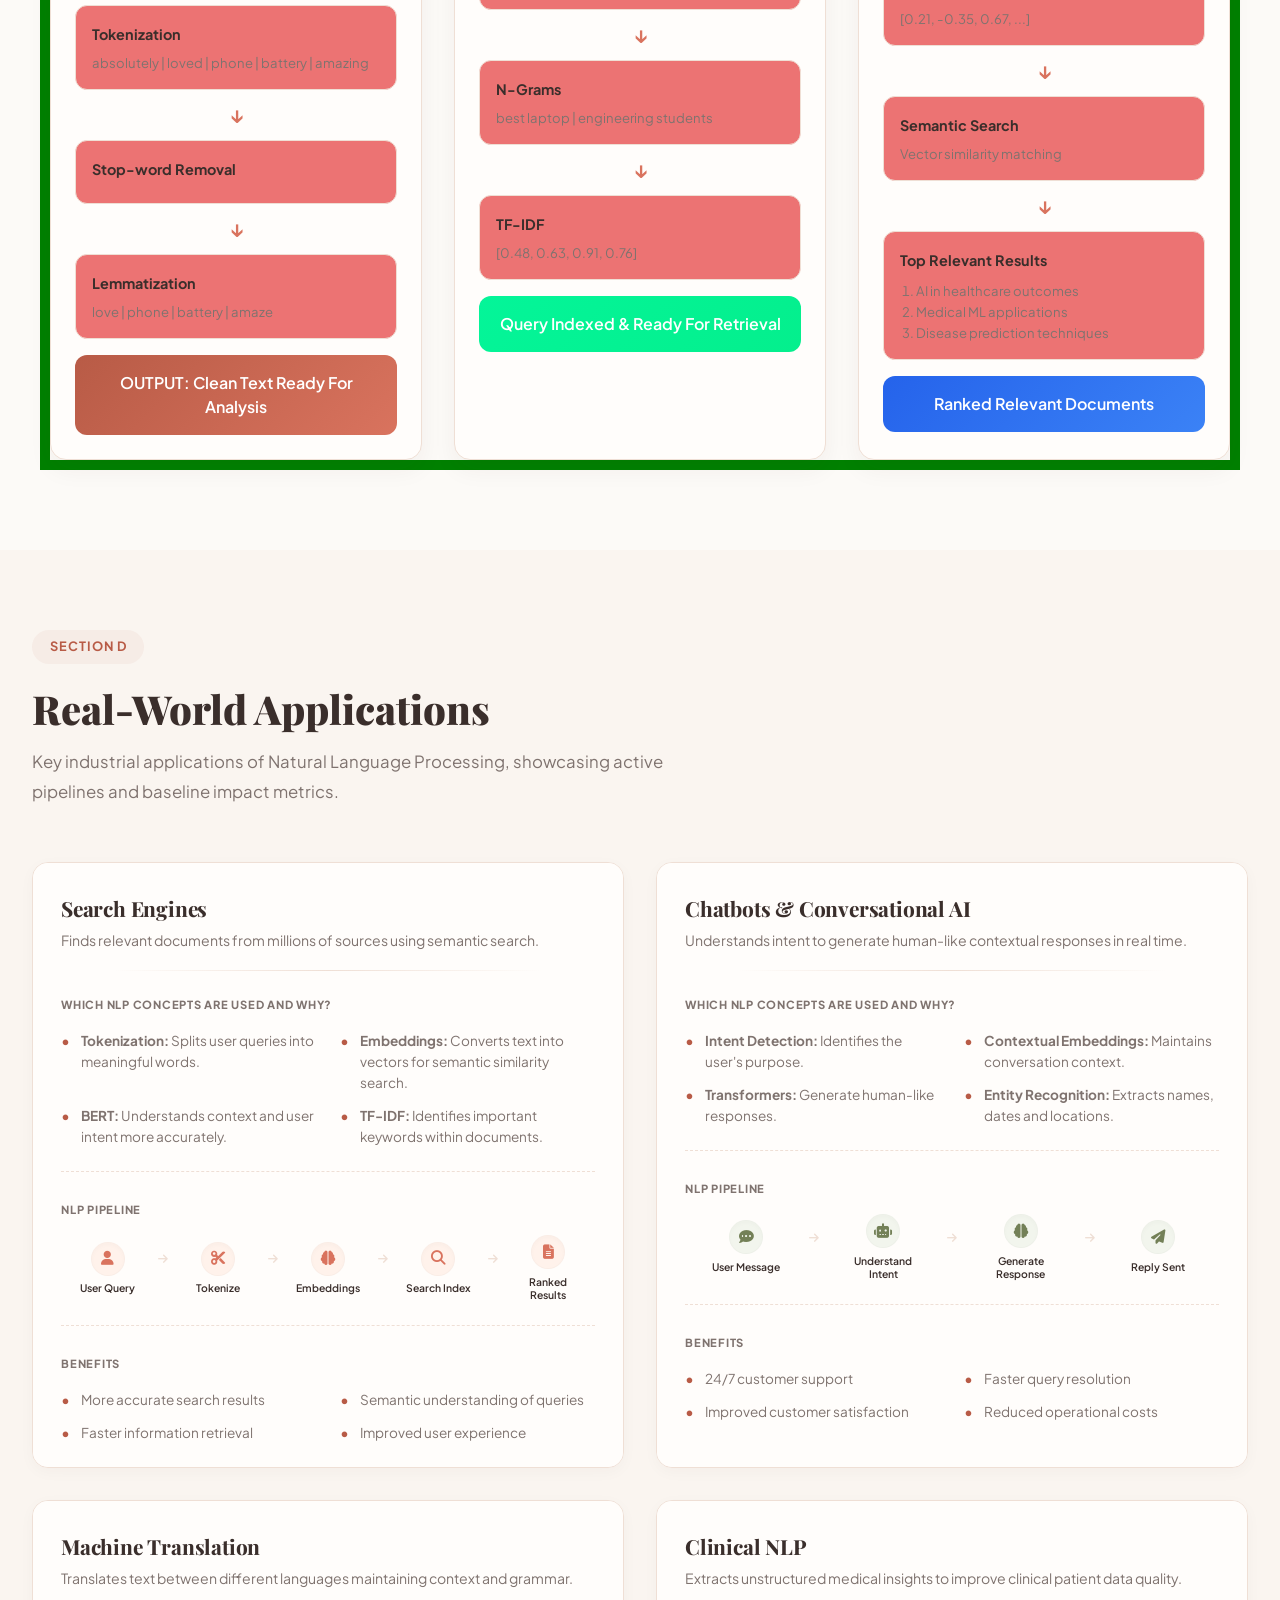
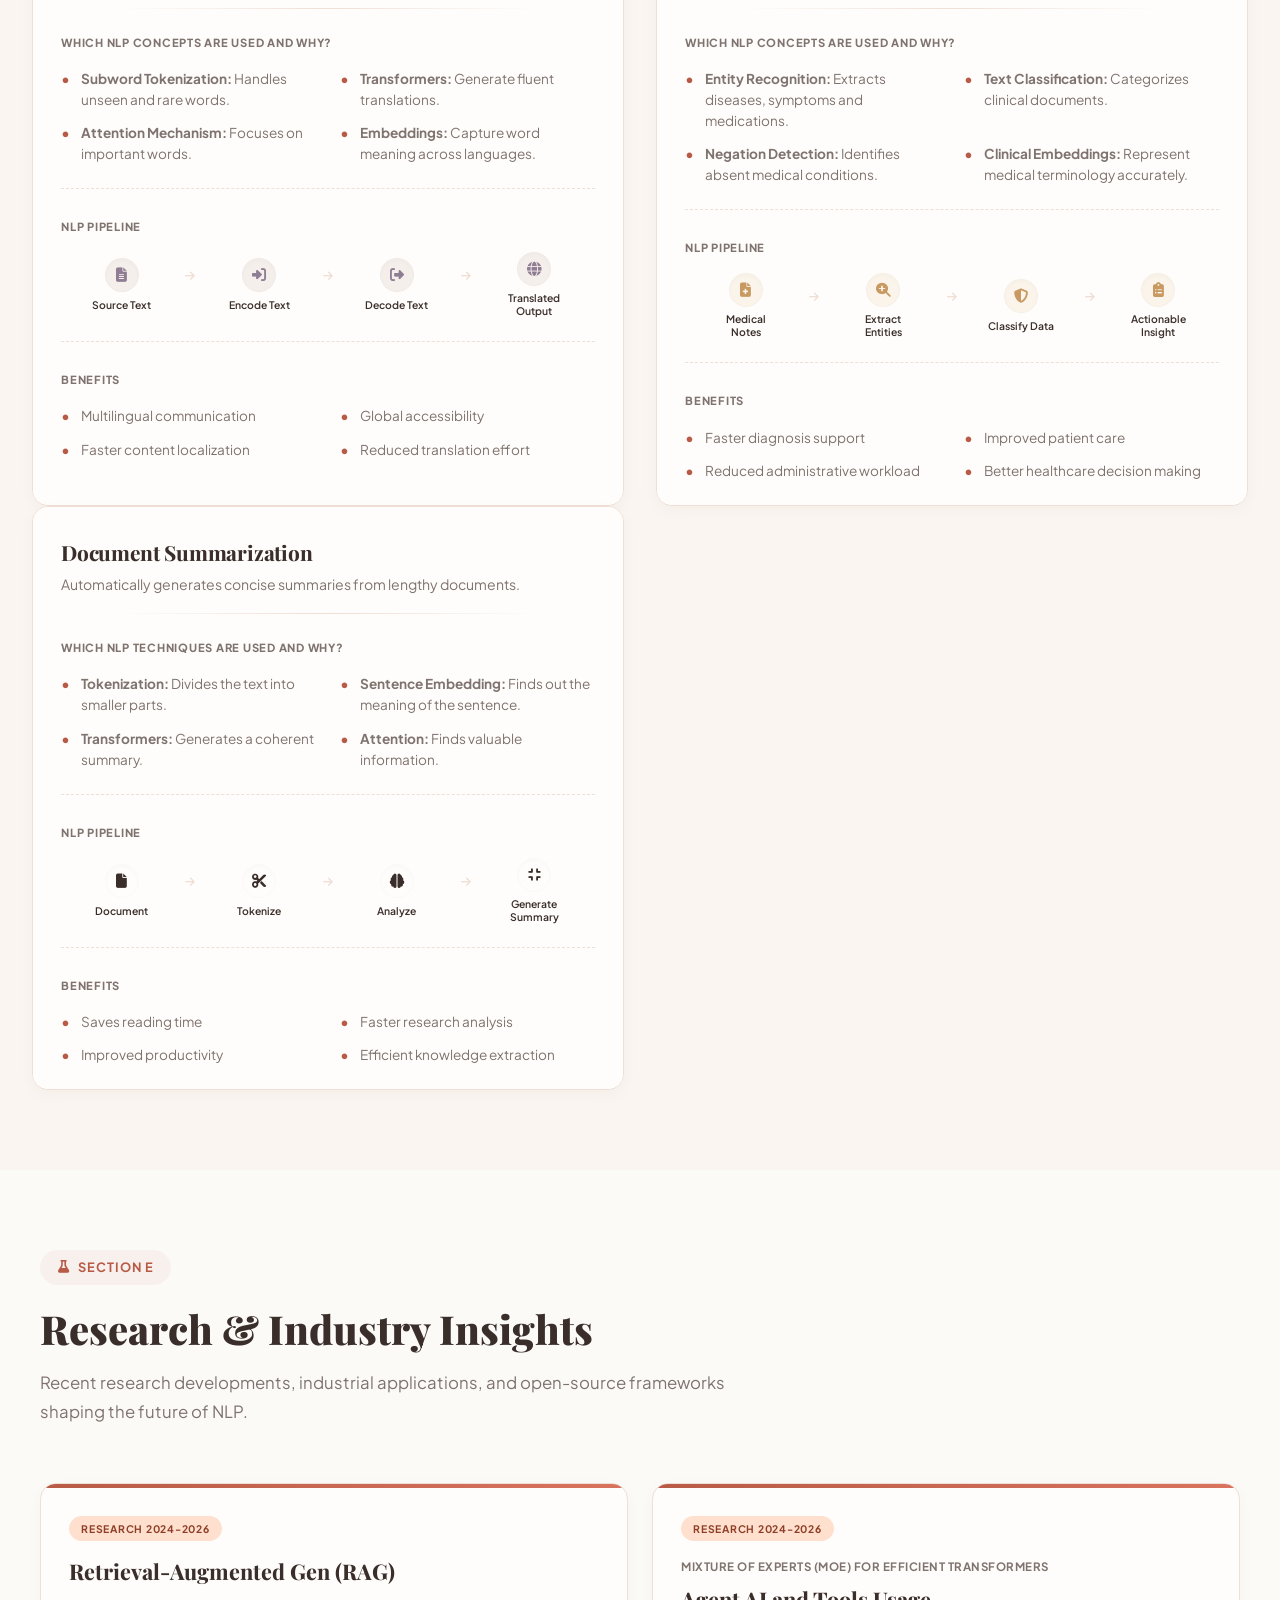
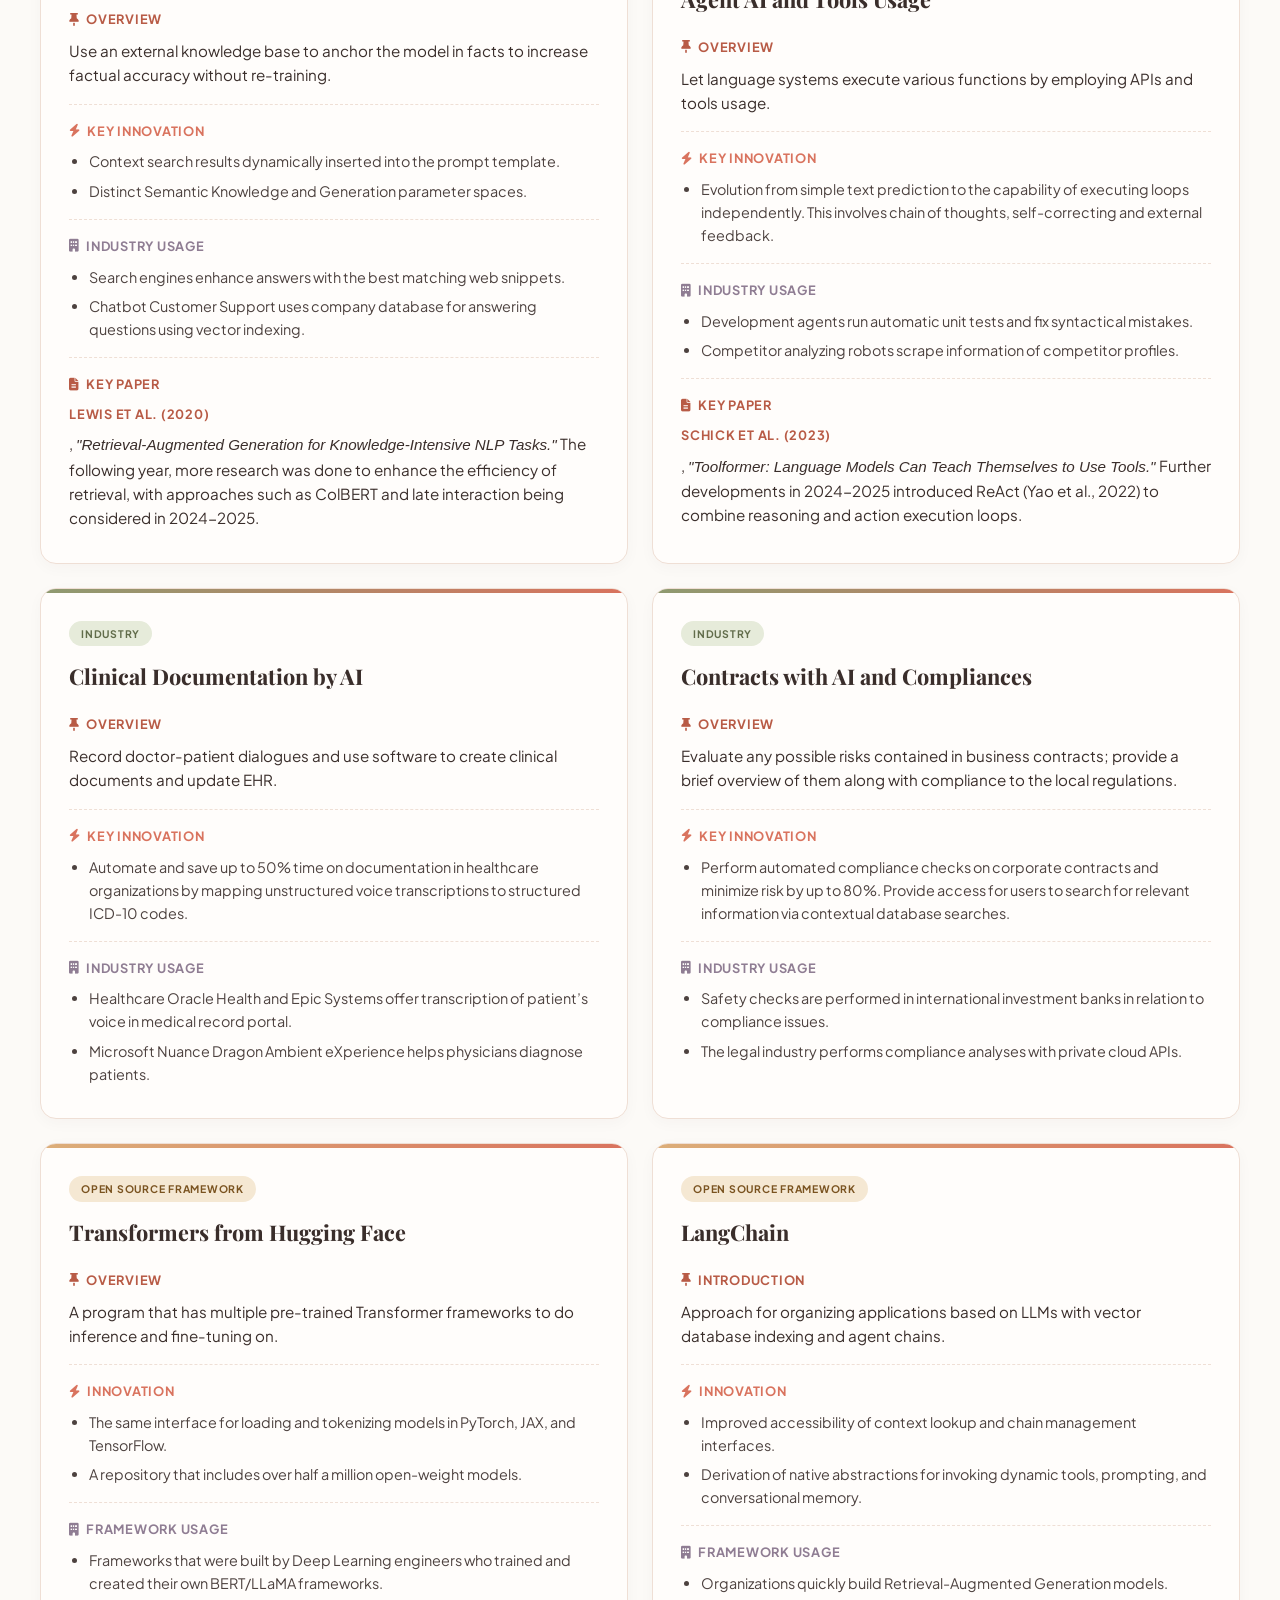
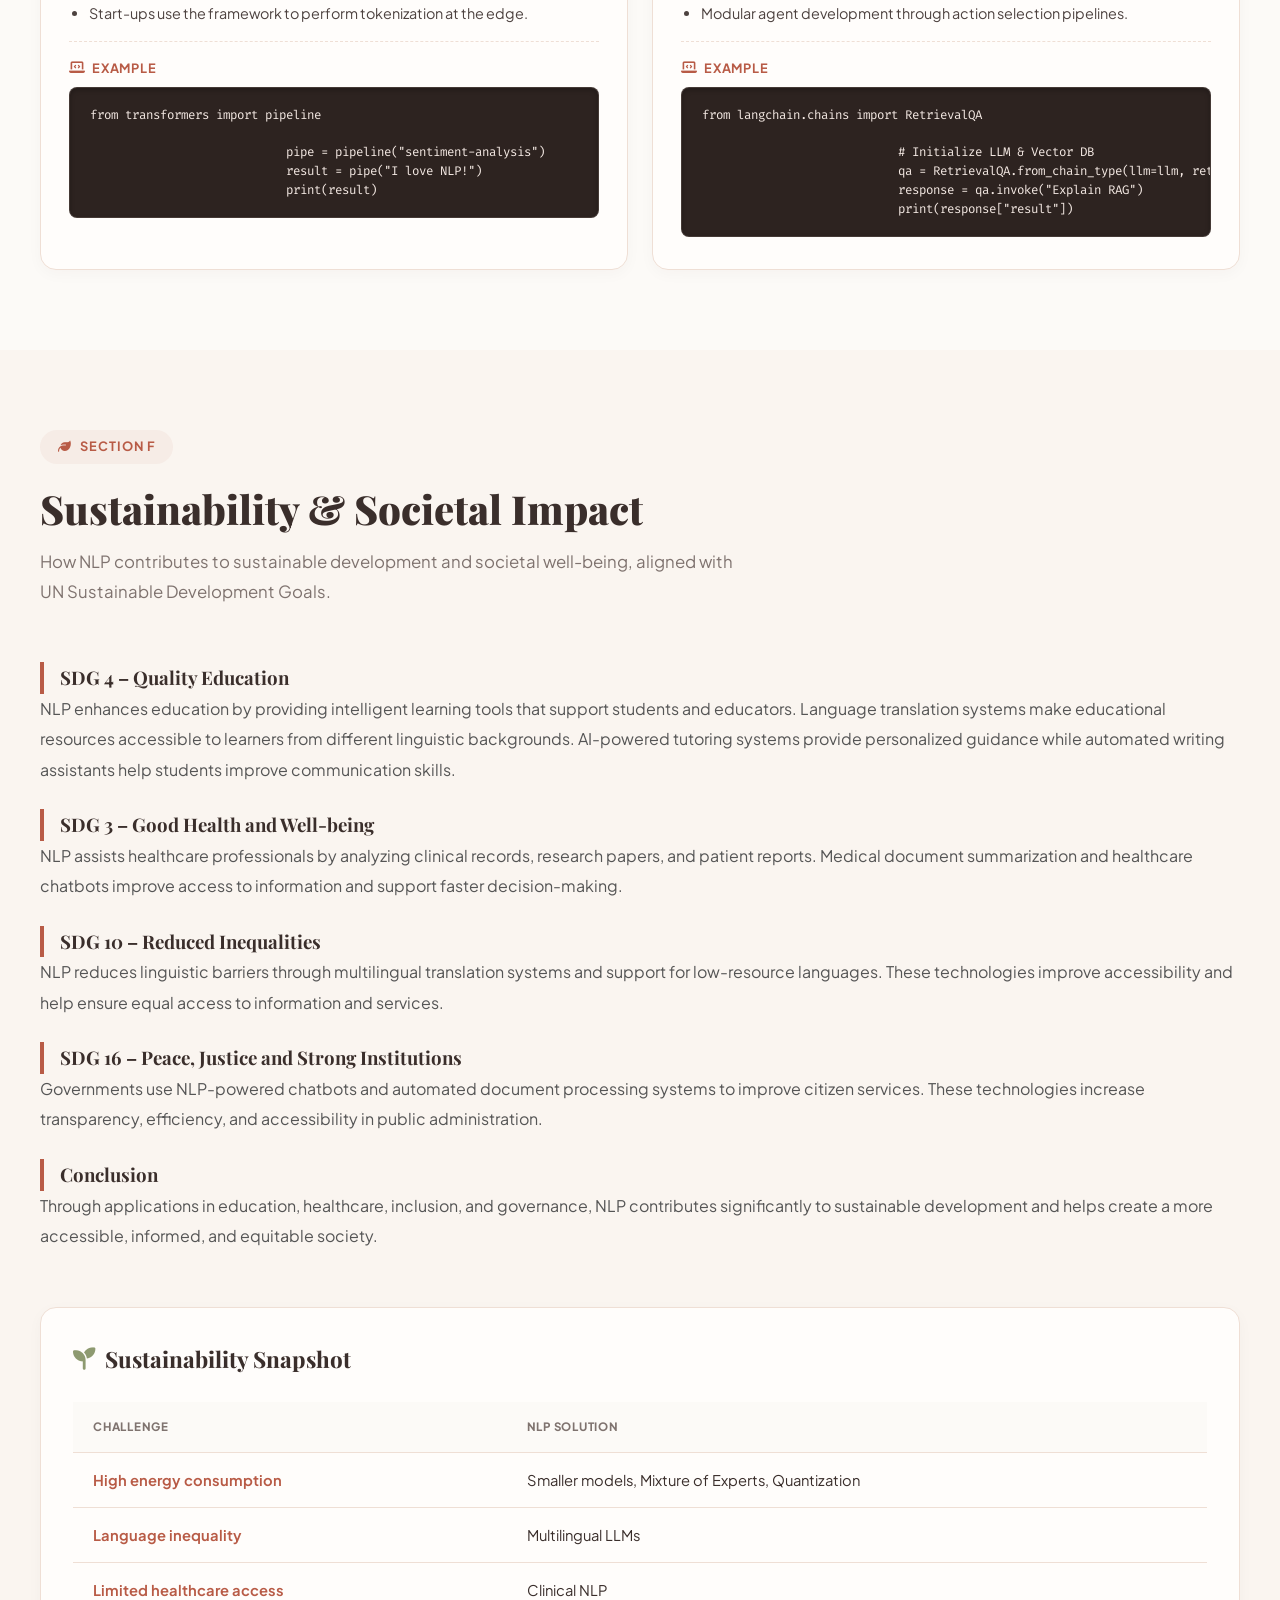
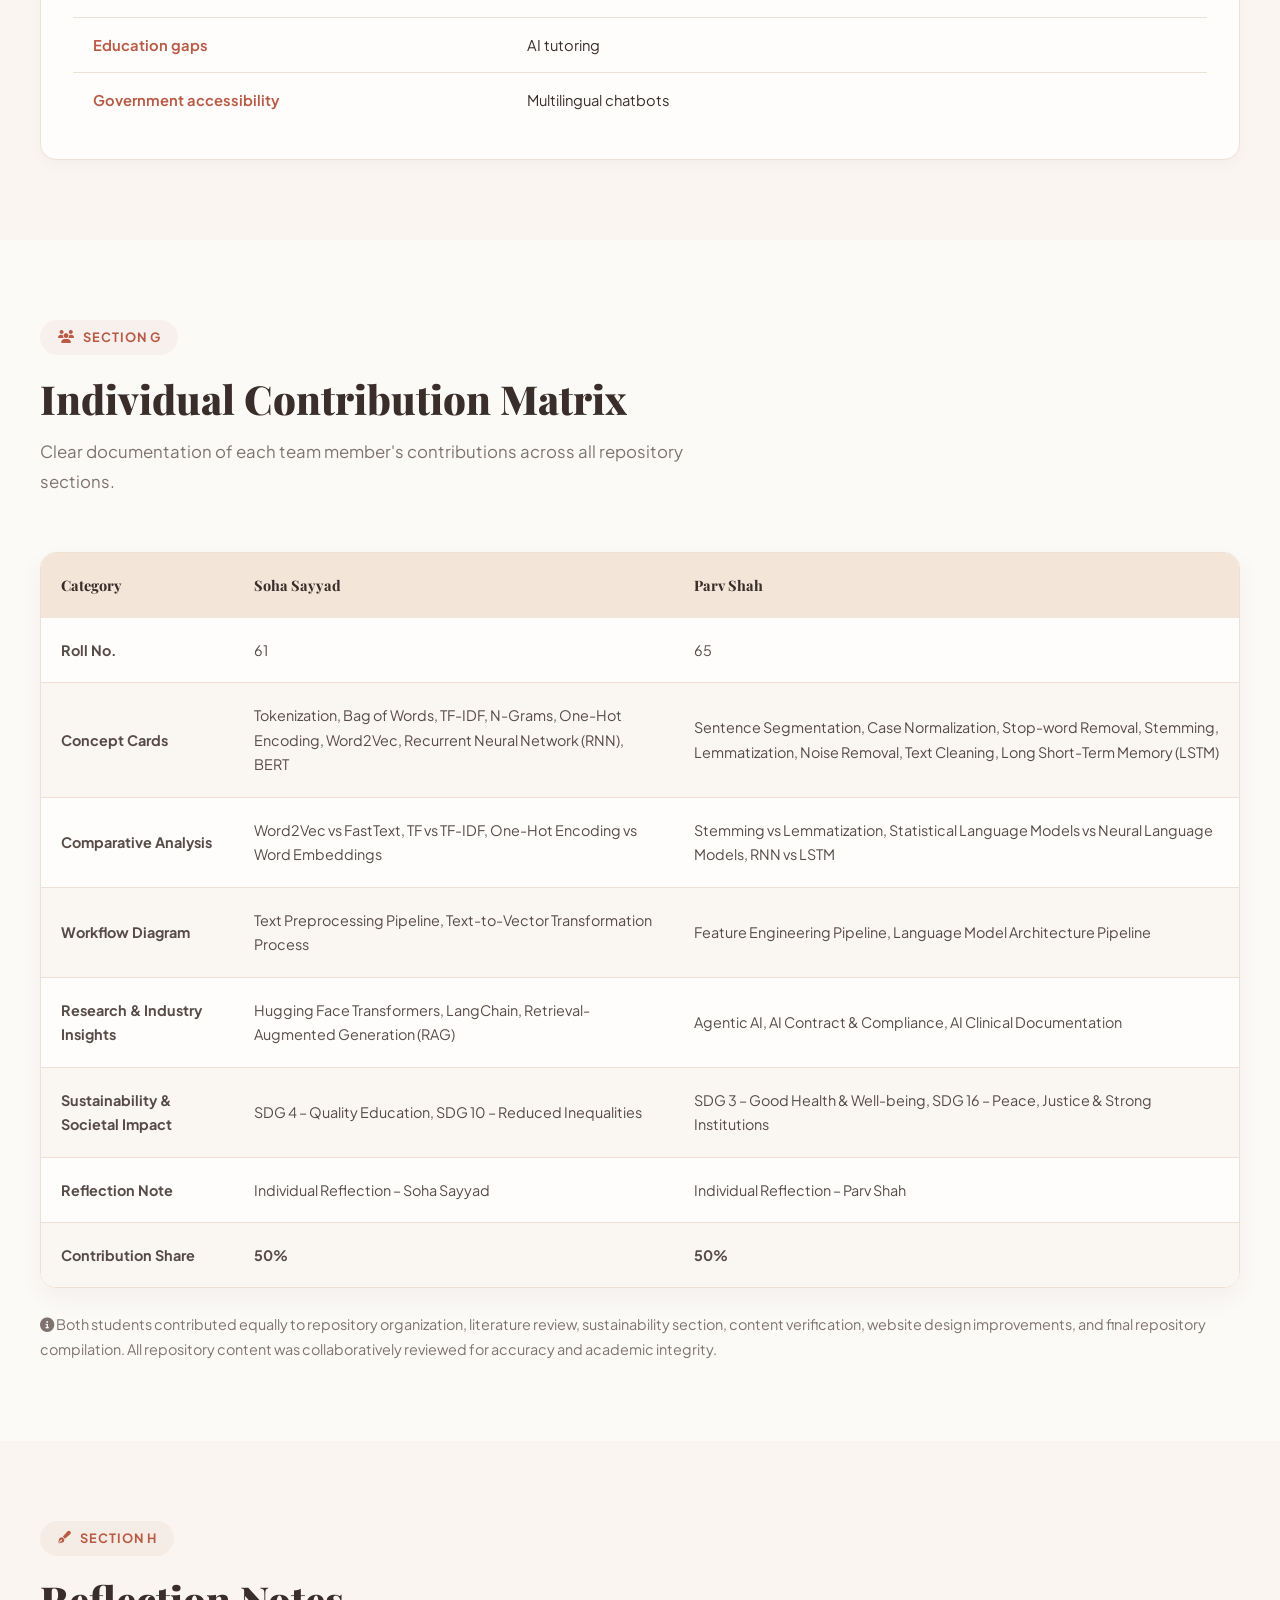
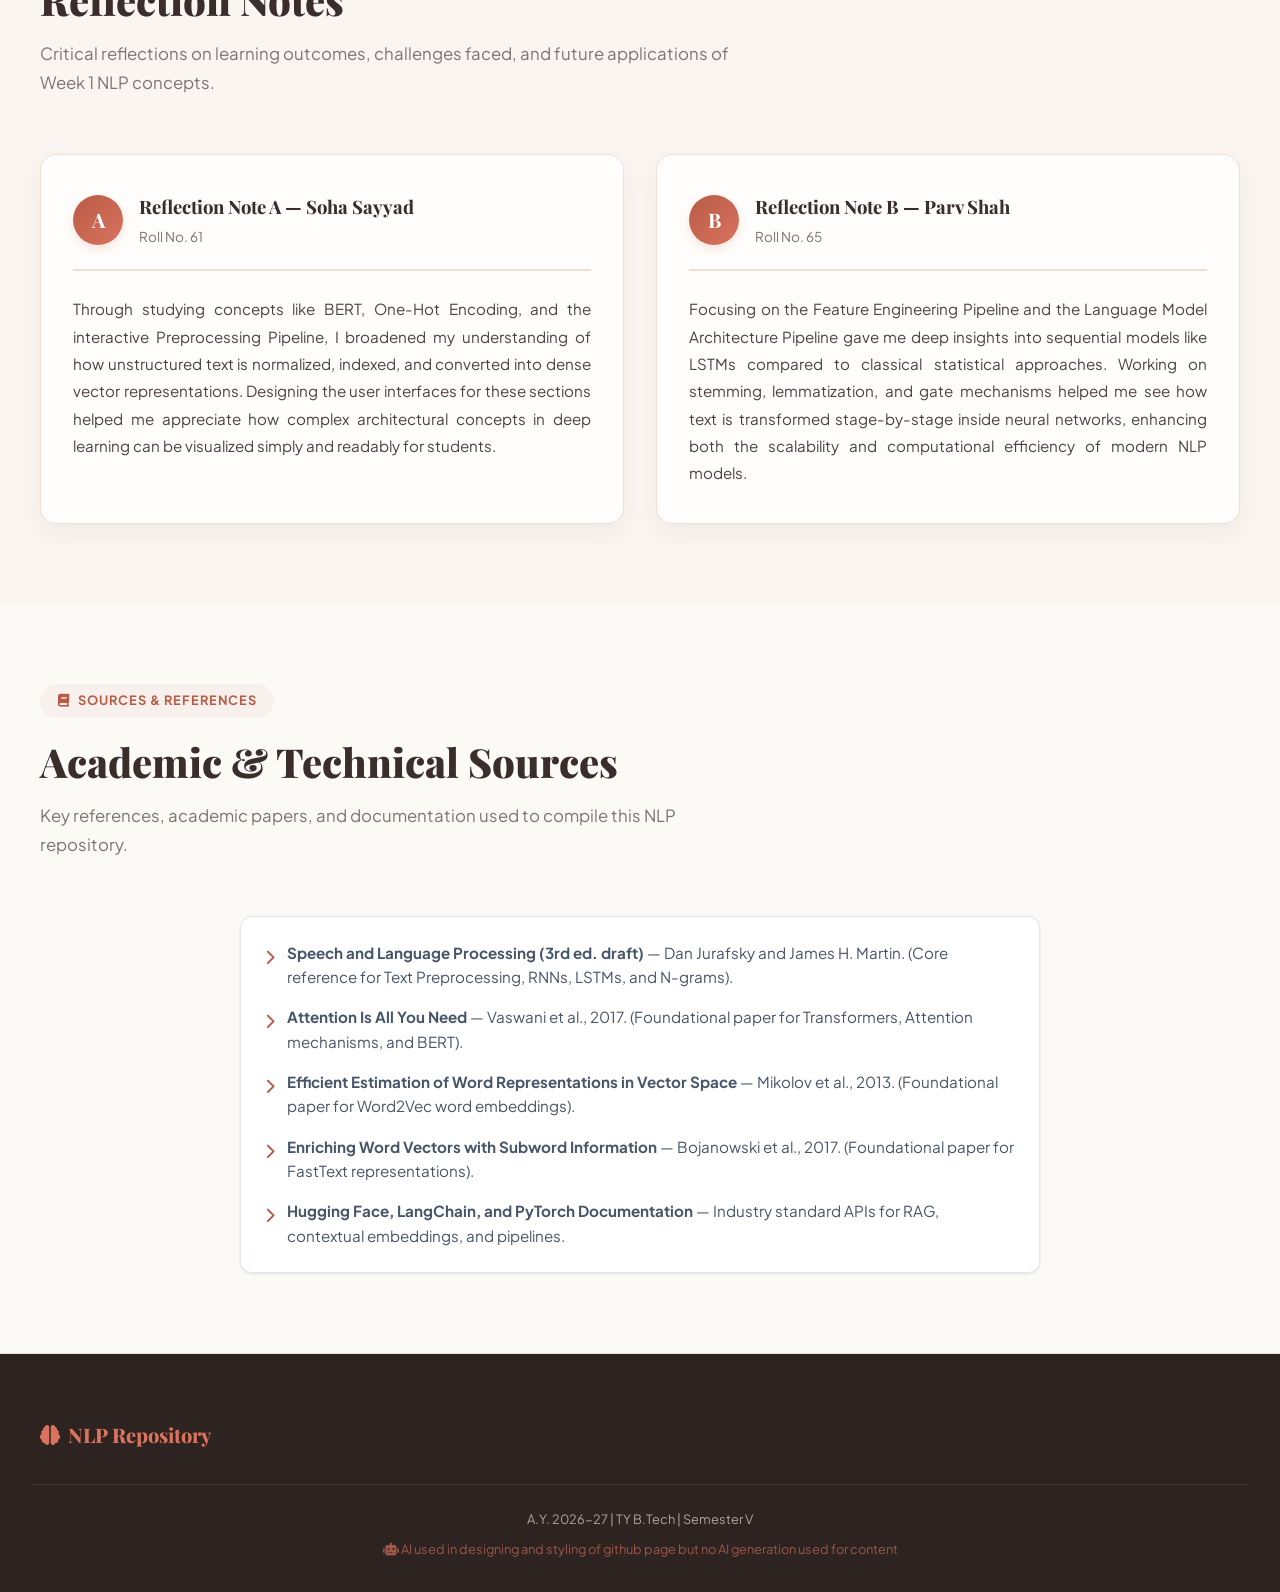
==== commit cd8b53db: "Final ver1" ====
--- a/index.html
+++ b/index.html
@@ -27,7 +27,6 @@
         <a href="index.html" target="_self" class="nav-brand"><i class="fas fa-brain"></i><span>NLP
                 Repository</span></a>
         <ul class="nav-links" id="navLinks">
-            <li><a href="index.html" target="_self" class="active">Home</a></li>
             <li><a href="#concepts" target="_self" class="">Concepts</a></li>
             <li><a href="#comparisons" target="_self" class="">Comparisons</a></li>
             <li><a href="#workflows" target="_self" class="">Workflows</a></li>
@@ -47,16 +46,9 @@
             <div class="hero-content">
                 <h1>Natural Language Processing</h1>
                 <h2>Knowledge Artifact Repository</h2>
-                <div class="hero-meta">
-                    <span class="meta-badge"><i class="fas fa-university"></i> University of Mumbai</span>
-                    <span class="meta-badge"><i class="fas fa-award"></i> Best College Honor</span>
-                    <span class="meta-badge"><i class="fas fa-code"></i> CMCOR1PE301.1</span>
-                </div>
                 <div class="cta-group">
                     <a href="#concepts" target="_self" class="cta-primary">Explore Repository <i
                             class="fas fa-arrow-down"></i></a>
-                    <a href="https://www.sakec.ac.in" target="_blank" class="cta-secondary"><i class="fas fa-globe"></i>
-                        SAKEC</a>
                 </div>
             </div>
             <div class="hero-visual">
@@ -312,18 +304,11 @@
     <footer class="footer">
         <div class="footer-inner">
             <div class="footer-brand"><i class="fas fa-brain"></i><span>NLP Repository</span></div>
-            <div class="footer-info">
-                <p>Shah & Anchor Kutchhi Engineering College</p>
-                <p>Autonomous Institute Affiliated to University of Mumbai</p>
-                <p>Bestowed with the University of Mumbai's Best College Honor A.Y. 2024-25</p>
-            </div>
-            <div><a href="https://www.sakec.ac.in" target="_blank" class="footer-link"><i class="fas fa-globe"></i>
-                    www.sakec.ac.in</a></div>
         </div>
         <div class="footer-bottom">
-            <p> CMCOR1PE301.1 | A.Y. 2026-27 | TY B.Tech | Semester V</p>
-            <p class="ai-note"><i class="fas fa-robot"></i> AI-Assisted Content Generation Declared | All External
-                Sources Cited | Academic Integrity Maintained</p>
+            <p>A.Y. 2026-27 | TY B.Tech | Semester V</p>
+            <p class="ai-note"><i class="fas fa-robot"></i> AI used in designing and styling of github page but no AI
+                generation used for content</p>
         </div>
     </footer>
 
--- a/css/common.css
+++ b/css/common.css
@@ -692,4 +692,6 @@
     color: var(--primary) !important;
     background: rgba(184, 91, 70, 0.08) !important;
     font-weight: 700;
+    box-shadow: 0 0 12px rgba(184, 91, 70, 0.25);
+    border: 1px solid rgba(184, 91, 70, 0.15);
 }
